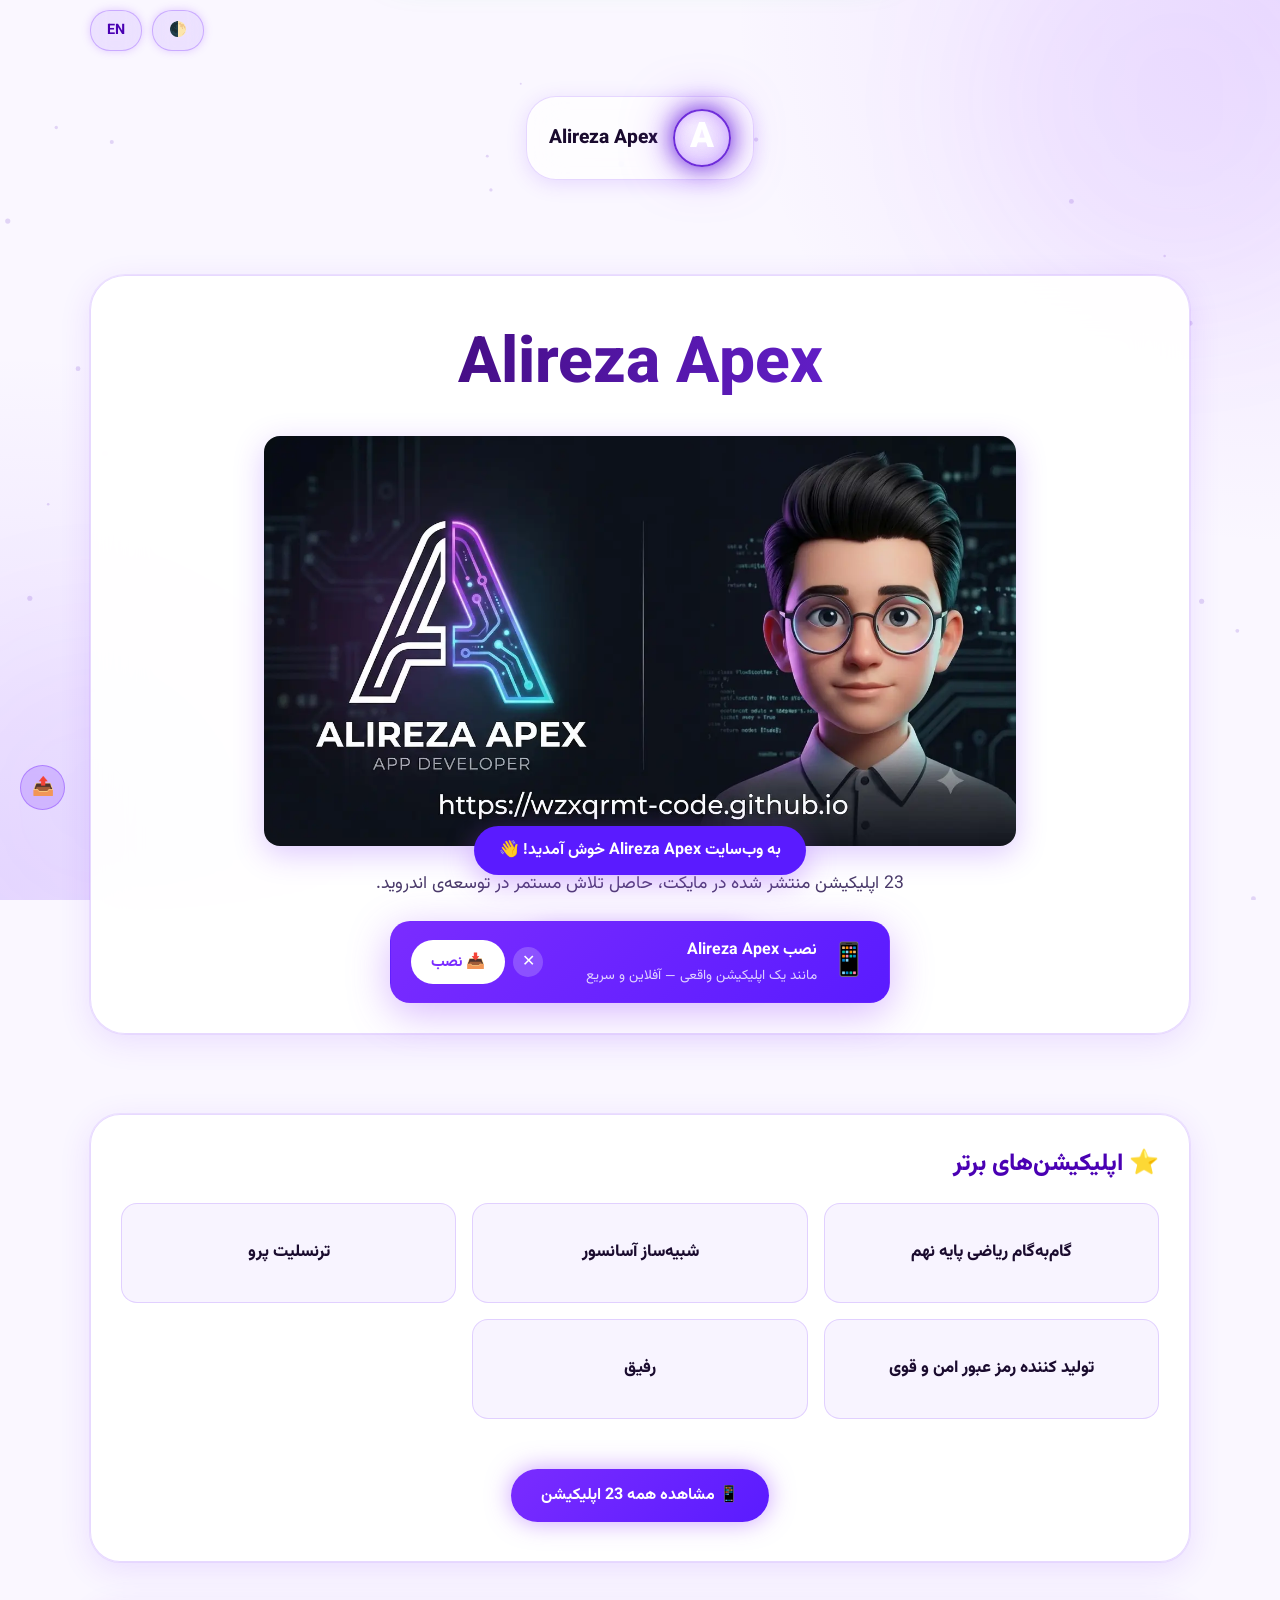
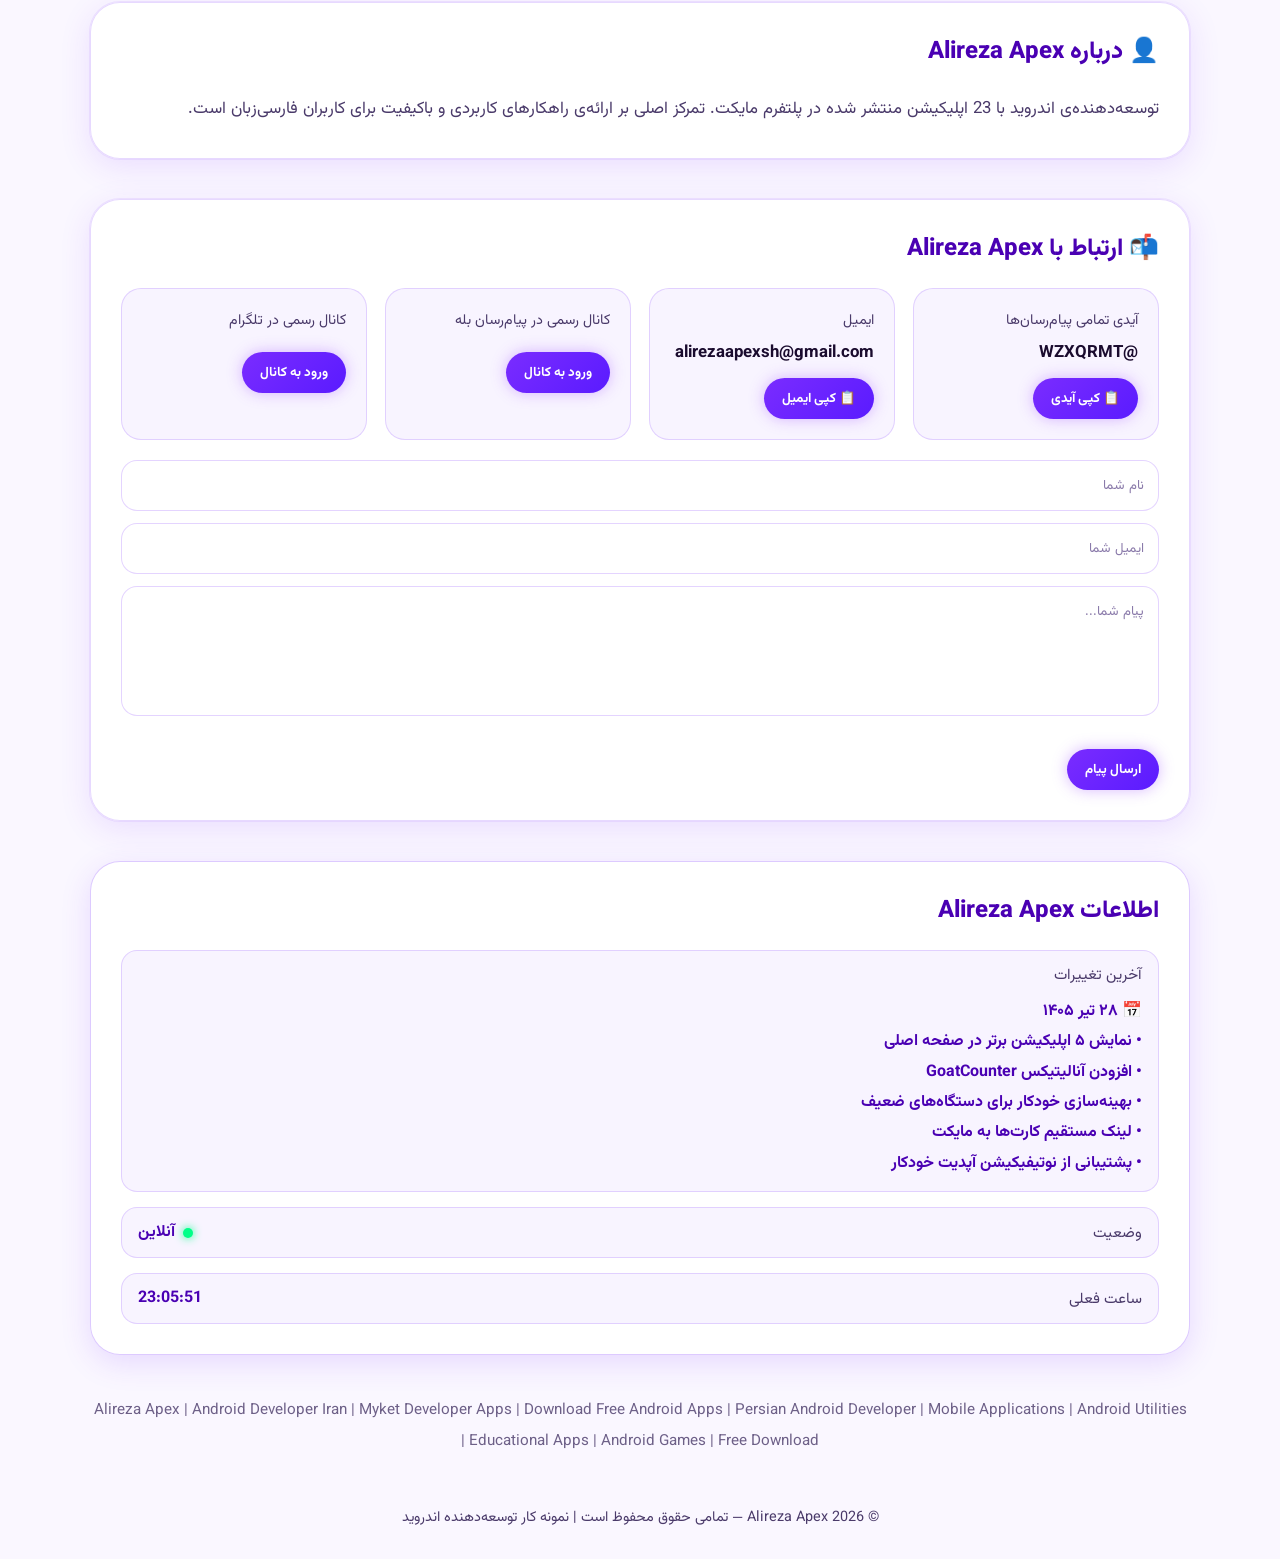
==== index.html @ 5198b128 "Update index.html نسخه چهار درست شده دوزبانه با دیپ سیک" ====
<!DOCTYPE html>
<html lang="fa" dir="rtl">
<head>
    <meta charset="UTF-8">
    <meta name="viewport" content="width=device-width, initial-scale=1.0">
    <title>Alireza Apex | Android Developer Iran | Myket Developer Apps</title>
    <meta name="description" content="Alireza Apex is an Android Developer from Iran with 23 published applications on Myket. Download free Android apps, utilities, games, and tools.">
    <meta name="keywords" content="Alireza Apex, Android Developer Iran, Myket developer apps, download Android apps, free Android apps, Persian Android developer, mobile apps, Android utilities, Iranian developer">
    <meta name="author" content="Alireza Apex">
    <meta name="robots" content="index, follow">
    <meta name="theme-color" content="#9d4dff">
    
    <meta name="mobile-web-app-capable" content="yes">
    <meta name="apple-mobile-web-app-capable" content="yes">
    <meta name="apple-mobile-web-app-status-bar-style" content="black-translucent">
    <meta name="apple-mobile-web-app-title" content="Alireza Apex">
    <meta name="application-name" content="Alireza Apex">
    
    <link rel="canonical" href="https://wzxqrmt-code.github.io/">
    <link rel="apple-touch-icon" href="https://wzxqrmt-code.github.io/1780913134571.webp">
    <link rel="manifest" href="./manifest.json">
    
    <meta property="og:title" content="Alireza Apex | Android Developer Iran | 23 Apps on Myket">
    <meta property="og:description" content="Android Developer from Iran with 23 published apps on Myket. Download free Android applications, games, and tools.">
    <meta property="og:image" content="https://wzxqrmt-code.github.io/1780913134571.webp">
    <meta property="og:url" content="https://wzxqrmt-code.github.io/">
    <meta property="og:type" content="website">
    <link rel="icon" href="https://wzxqrmt-code.github.io/1780913134571.webp" type="image/webp">
    
    <script type="application/ld+json">
    {
      "@context": "https://schema.org",
      "@type": "Person",
      "name": "Alireza Apex",
      "alternateName": "Alireza Apex",
      "url": "https://wzxqrmt-code.github.io/",
      "description": "Android Developer from Iran with 23 published applications on Myket",
      "sameAs": [
        "https://myket.ir/developer/dev-99625/apps?lang=fa",
        "https://t.me/AlirezaApex",
        "https://ble.ir/alireza_apex"
      ],
      "image": "https://wzxqrmt-code.github.io/1780913134571.webp",
      "mainEntityOfPage": "https://wzxqrmt-code.github.io/",
      "knowsAbout": ["Android Development", "Mobile Applications", "Java", "Kotlin", "PWA"]
    }
    </script>
    
    <script data-goatcounter="https://alireza-apex.goatcounter.com/count" async src="//gc.zgo.at/count.js"></script>
    
    <style>
        :root {
            --bg: #07070c;
            --card: rgba(17, 17, 30, .75);
            --border: rgba(255, 255, 255, .08);
            --text: #ffffff;
            --muted: #d1d1e0;
            --accent-text: #e0d0ff;
            --primary: #9d4dff;
            --primary2: #7a2cff;
            --surface: rgba(255, 255, 255, .03);
            --hover-glow: rgba(157, 77, 255, .4);
            --input-bg: #10101b;
            --logo-shadow: #9d4dff;
            --scrollbar-thumb: #9d4dff;
            --scrollbar-track: #1a1a2e;
            --menu-bg: rgba(10, 10, 25, .95);
            --toast-bg: #9d4dff;
            --gradient-start: #fff;
            --gradient-end: #c9a6ff;
            --particle-color: rgba(157, 77, 255, 0.45);
            --focus-ring: 0 0 0 3px rgba(157, 77, 255, 0.5);
            --blob-1: rgba(157, 77, 255, 0.15);
            --blob-2: rgba(122, 44, 255, 0.15);
            --card-shadow: 0 0 40px rgba(157, 77, 255, .15);
        }
        body.light-theme {
            --bg: #faf7ff;
            --card: rgba(255, 255, 255, .95);
            --border: rgba(122, 44, 255, .18);
            --text: #1a0b2e;
            --muted: #4a3a6a;
            --accent-text: #4a00b3;
            --primary: #7a2cff;
            --primary2: #5a1bff;
            --surface: rgba(122, 44, 255, .05);
            --hover-glow: rgba(122, 44, 255, .25);
            --input-bg: #ffffff;
            --logo-shadow: #6c2bd9;
            --scrollbar-thumb: #7a2cff;
            --scrollbar-track: #e8dcff;
            --menu-bg: rgba(255, 250, 255, .98);
            --toast-bg: #5a1bff;
            --gradient-start: #2d004d;
            --gradient-end: #7a2cff;
            --particle-color: rgba(100, 30, 200, 0.25);
            --focus-ring: 0 0 0 3px rgba(122, 44, 255, 0.4);
            --blob-1: rgba(157, 77, 255, 0.12);
            --blob-2: rgba(122, 44, 255, 0.1);
            --card-shadow: 0 8px 32px rgba(122, 44, 255, .12), 0 0 0 1px rgba(122, 44, 255, .08);
        }
        * { margin: 0; padding: 0; box-sizing: border-box; font-family: 'Vazirmatn', sans-serif; }
        html { scroll-behavior: smooth; }
        body { background: var(--bg); color: var(--text); overflow-x: hidden; min-height: 100vh; transition: background .4s, color .4s; position: relative; }
        body::before { content: ""; position: fixed; inset: 0; background: radial-gradient(circle at top right, #9d4dff22, transparent 35%), radial-gradient(circle at bottom left, #7a2cff22, transparent 35%), var(--bg); z-index: -2; transition: background .4s; }
        
        .bg-blobs { position: fixed; inset: 0; z-index: -1; overflow: hidden; pointer-events: none; }
        .blob { position: absolute; border-radius: 50%; filter: blur(80px); opacity: 0.5; animation: blobFloat 20s ease-in-out infinite; }
        .blob-1 { width: 400px; height: 400px; background: var(--blob-1); top: -100px; right: -100px; animation-delay: 0s; }
        .blob-2 { width: 350px; height: 350px; background: var(--blob-2); bottom: -80px; left: -80px; animation-delay: -7s; }
        .blob-3 { width: 300px; height: 300px; background: var(--blob-1); top: 50%; left: 50%; animation-delay: -14s; }
        @keyframes blobFloat { 0%, 100% { transform: translate(0, 0) scale(1); } 33% { transform: translate(50px, -50px) scale(1.1); } 66% { transform: translate(-30px, 40px) scale(0.9); } }
        
        @media (prefers-reduced-motion: reduce) { 
            .blob, .logo-icon::before, .hero h2 { animation: none !important; } 
            .blob { filter: none !important; opacity: 0.3 !important; }
        }
        body.low-perf .blob { animation: none !important; filter: none !important; opacity: 0.2 !important; }
        body.low-perf #particles { display: none !important; }
        
        #particles { position: fixed; inset: 0; z-index: -1; opacity: .65; pointer-events: none; }
        ::-webkit-scrollbar { width: 8px; }
        ::-webkit-scrollbar-track { background: var(--scrollbar-track); border-radius: 10px; }
        ::-webkit-scrollbar-thumb { background: var(--scrollbar-thumb); border-radius: 10px; box-shadow: 0 0 10px #9d4dff88; }
        .container { width: min(1100px, 92%); margin: auto; }
        .reveal { opacity: 0; transform: translateY(30px); }
        .reveal.visible { opacity: 1; transform: translateY(0); transition: opacity .8s, transform .8s; }
        .loading-screen { position: fixed; inset: 0; background: #07070c; display: flex; align-items: center; justify-content: center; z-index: 9999; transition: opacity .6s, visibility .6s; }
        body.light-theme .loading-screen { background: #faf7ff; }
        .loader { width: 60px; height: 60px; border-radius: 50%; border: 4px solid rgba(157, 77, 255, .3); border-top-color: #9d4dff; animation: spin 1s linear infinite; box-shadow: 0 0 20px #9d4dff88; }
        @keyframes spin { to { transform: rotate(360deg); } }
        .top-bar { display: flex; justify-content: flex-end; gap: 10px; padding: 10px 0; flex-wrap: wrap; }
        .hamburger-btn, .theme-btn, .lang-btn, .nav-btn { background: rgba(157, 77, 255, .15); border: 1px solid rgba(157, 77, 255, .4); color: #d8beff; padding: 8px 16px; border-radius: 20px; cursor: pointer; font-weight: 700; font-size: .9rem; backdrop-filter: blur(10px); transition: .3s; display: flex; align-items: center; gap: 5px; box-shadow: 0 0 8px #9d4dff44; text-decoration: none; }
        body.light-theme .hamburger-btn, body.light-theme .theme-btn, body.light-theme .lang-btn, body.light-theme .nav-btn { color: #4a00b3; background: rgba(122, 44, 255, .1); border-color: rgba(122, 44, 255, .3); }
        .hamburger-btn:hover, .theme-btn:hover, .lang-btn:hover, .nav-btn:hover { background: rgba(157, 77, 255, .3); box-shadow: 0 0 20px #9d4dff; }
        body.light-theme .hamburger-btn:hover, body.light-theme .theme-btn:hover, body.light-theme .lang-btn:hover, body.light-theme .nav-btn:hover { background: rgba(122, 44, 255, .2); box-shadow: 0 0 20px rgba(122, 44, 255, .4); }
        .hamburger-btn { display: none; font-size: 1.3rem; padding: 6px 14px; }
        .theme-btn { transition: transform .4s, background .3s, box-shadow .3s; }
        .theme-btn.rotating { transform: rotate(360deg); }
        @media(max-width:768px) { .hamburger-btn { display: flex; } .top-bar .lang-btn, .top-bar .theme-btn { display: none; } .top-bar { justify-content: space-between; } }
        .mobile-menu { position: fixed; top: 0; inset-inline-start: 0; width: 100%; height: 100%; background: var(--menu-bg); backdrop-filter: blur(20px); z-index: 8888; display: flex; flex-direction: column; align-items: center; justify-content: center; gap: 20px; transform: translateX(100%); transition: transform .3s; }
        [dir="ltr"] .mobile-menu { transform: translateX(-100%); }
        .mobile-menu.active { transform: translateX(0); }
        .mobile-menu button { background: rgba(157, 77, 255, .2); border: 1px solid rgba(157, 77, 255, .4); color: white; padding: 15px 30px; border-radius: 20px; font-size: 1.2rem; cursor: pointer; width: 80%; }
        body.light-theme .mobile-menu button { color: #1a0b2e; background: rgba(122, 44, 255, .15); border-color: rgba(122, 44, 255, .3); }
        header { padding: 35px 0; }
        .nav { display: flex; justify-content: center; gap: 15px; align-items: center; flex-wrap: wrap; }
        .logo-box { display: flex; align-items: center; gap: 15px; background: var(--surface); border: 1px solid var(--border); padding: 12px 22px; border-radius: 30px; backdrop-filter: blur(18px); box-shadow: 0 0 30px rgba(157, 77, 255, .2); position: relative; }
        body.light-theme .logo-box { box-shadow: 0 4px 20px rgba(122, 44, 255, .15); background: rgba(255, 255, 255, .7); }
        .logo-icon { width: 58px; height: 58px; border-radius: 50%; background: radial-gradient(circle at 30% 30%, rgba(255, 255, 255, .3), rgba(157, 77, 255, .15)); border: 2px solid var(--logo-shadow); box-shadow: 0 0 25px var(--logo-shadow), 0 0 50px rgba(157, 77, 255, .6), inset 0 0 15px rgba(157, 77, 255, .4); display: flex; align-items: center; justify-content: center; font-size: 2.2rem; font-weight: 900; color: #fff; text-shadow: 0 0 15px #fff, 0 0 30px #9d4dff; position: relative; }
        body.light-theme .logo-icon { background: radial-gradient(circle at 30% 30%, rgba(255, 255, 255, .5), rgba(122, 44, 255, .2)); color: #fff; }
        .logo-icon::before { content: ""; position: absolute; inset: -8px; border-radius: 50%; background: transparent; box-shadow: 0 0 40px #b88cff, 0 0 80px #9d4dff; opacity: 0; transition: opacity 1s ease-in-out; pointer-events: none; }
        .logo-box.animate .logo-icon::before { animation: logoGlow 2s ease-in-out infinite alternate; }
        @keyframes logoGlow { 0% { opacity: .2; } 50% { opacity: .8; } 100% { opacity: .2; } }
        .logo-box h1 { font-size: 1.2rem; font-weight: 800; }
        .hero { padding: 60px 0 40px; text-align: center; }
        .hero-card, .card { background: var(--card); border: 1px solid var(--border); border-radius: 35px; padding: 40px 25px; backdrop-filter: blur(25px); box-shadow: var(--card-shadow); transition: transform .3s, box-shadow .3s; position: relative; overflow: hidden; }
        .hero-card::before, .card::before { content: ""; position: absolute; top: 0; left: -100%; width: 100%; height: 100%; background: linear-gradient(90deg, transparent, rgba(255,255,255,0.08), transparent); transition: left .8s; pointer-events: none; }
        .hero-card:hover::before, .card:hover::before { left: 100%; }
        body.light-theme .hero-card::before, body.light-theme .card::before { background: linear-gradient(90deg, transparent, rgba(122, 44, 255, 0.08), transparent); }
        .hero-card:hover, .card:hover { transform: translateY(-4px); box-shadow: 0 0 60px var(--hover-glow); }
        body.light-theme .hero-card:hover, body.light-theme .card:hover { box-shadow: 0 12px 40px rgba(122, 44, 255, .2); }
        .hero h2 { font-size: clamp(2rem, 5vw, 4rem); font-weight: 800; background: linear-gradient(90deg, var(--gradient-start), var(--gradient-end), var(--gradient-start)); background-size: 200% auto; -webkit-background-clip: text; -webkit-text-fill-color: transparent; background-clip: text; margin-bottom: 15px; animation: gradientShift 4s ease-in-out infinite; }
        @keyframes gradientShift { 0%, 100% { background-position: 0% center; } 50% { background-position: 100% center; } }
        .hero p { max-width: 700px; margin: auto; color: var(--muted); line-height: 2; font-size: 1.1rem; }
        .hero-banner { display: block; max-width: 100%; height: auto; margin: 20px auto; border-radius: 16px; box-shadow: 0 0 20px rgba(157, 77, 255, .3); }
        body.light-theme .hero-banner { box-shadow: 0 8px 30px rgba(122, 44, 255, .25); }
        .myket-btn, .apps-main-btn { display: inline-block; margin-top: 30px; padding: 14px 30px; border-radius: 999px; text-decoration: none; color: white; font-weight: 700; background: linear-gradient(135deg, var(--primary), var(--primary2)); box-shadow: 0 0 25px #9d4dff88; transition: transform .3s, box-shadow .3s; position: relative; overflow: hidden; cursor: pointer; border: none; }
        .myket-btn:hover, .apps-main-btn:hover { transform: translateY(-4px); box-shadow: 0 0 40px #9d4dff; }
        .section { margin-top: 40px; }
        .card { border-radius: 30px; padding: 30px; }
        .info-card { border-color: rgba(157, 77, 255, .4); box-shadow: 0 0 30px rgba(157, 77, 255, .25); }
        body.light-theme .info-card { border-color: rgba(122, 44, 255, .25); box-shadow: 0 8px 30px rgba(122, 44, 255, .15); }
        .info-grid { display: flex; flex-direction: column; gap: 15px; margin-top: 15px; }
        .info-row { display: flex; justify-content: space-between; align-items: center; background: var(--surface); padding: 12px 16px; border-radius: 16px; border: 1px solid var(--border); }
        .info-label { color: var(--muted); font-size: .95rem; }
        .info-value { font-weight: 700; color: var(--accent-text); display: flex; align-items: center; gap: 8px; }
        .status-indicator { width: 10px; height: 10px; border-radius: 50%; background: #00ff88; box-shadow: 0 0 10px #00ff88; animation: pulse 2s infinite; }
        @keyframes pulse { 0%, 100% { opacity: 1; transform: scale(1); } 50% { opacity: .6; transform: scale(1.2); } }
        .latest-changes-row { flex-direction: column; align-items: flex-start; gap: 10px; }
        .latest-changes-row .info-value { width: 100%; line-height: 1.9; flex-direction: column; align-items: flex-start; }
        .title { font-size: 1.5rem; font-weight: 800; margin-bottom: 20px; color: var(--accent-text); }
        .contact-grid { display: grid; grid-template-columns: repeat(auto-fit, minmax(240px, 1fr)); gap: 18px; margin-top: 15px; }
        .info-box { background: var(--surface); border: 1px solid var(--border); border-radius: 20px; padding: 20px; transition: transform .3s, box-shadow .3s; }
        .info-box:hover { transform: translateY(-3px); box-shadow: 0 8px 25px var(--hover-glow); }
        .label { font-size: .9rem; color: var(--muted); margin-bottom: 8px; }
        .value { font-size: 1.05rem; font-weight: 700; word-break: break-word; color: var(--text); }
        .copy-btn, .submit-btn { margin-top: 12px; padding: 10px 18px; border: none; cursor: pointer; border-radius: 999px; background: linear-gradient(135deg, var(--primary), var(--primary2)); color: white; font-weight: 700; box-shadow: 0 0 15px #9d4dff66; transition: box-shadow .3s, transform .3s; position: relative; overflow: hidden; }
        .copy-btn:hover, .submit-btn:hover { box-shadow: 0 0 30px #9d4dff; transform: translateY(-2px); }
        .ripple { position: absolute; border-radius: 50%; background: rgba(255, 255, 255, 0.5); transform: scale(0); animation: rippleAnim 0.6s ease-out; pointer-events: none; }
        @keyframes rippleAnim { to { transform: scale(4); opacity: 0; } }
        form { margin-top: 20px; }
        input, textarea { width: 100%; background: var(--input-bg); border: 1px solid var(--border); padding: 14px; border-radius: 16px; color: var(--text); margin-bottom: 12px; outline: none; font-family: inherit; transition: border-color .3s, box-shadow .3s; }
        body.light-theme input, body.light-theme textarea { background: #ffffff; border-color: rgba(122, 44, 255, .2); color: #1a0b2e; }
        input::placeholder, textarea::placeholder { color: #6b6b80; }
        body.light-theme input::placeholder, body.light-theme textarea::placeholder { color: #8a7aaa; }
        input:focus, textarea:focus { border-color: #9d4dff; box-shadow: 0 0 0 3px rgba(157, 77, 255, 0.2); }
        body.light-theme input:focus, body.light-theme textarea:focus { border-color: #7a2cff; box-shadow: 0 0 0 3px rgba(122, 44, 255, 0.15); }
        :focus-visible { outline: 2px solid #9d4dff; outline-offset: 2px; }
        textarea { resize: none; min-height: 130px; }
        footer { text-align: center; padding: 50px 0 30px; color: var(--muted); font-size: .9rem; }
        .toast { position: fixed; bottom: 25px; left: 50%; transform: translateX(-50%) translateY(100px); background: var(--toast-bg); padding: 12px 25px; border-radius: 999px; color: white; font-weight: 700; opacity: 0; pointer-events: none; transition: opacity .35s, transform .35s; z-index: 9999; box-shadow: 0 8px 30px rgba(157, 77, 255, .4); }
        .toast.show { opacity: 1; transform: translateX(-50%) translateY(0); }
        .top-btn { position: fixed; left: 20px; bottom: 20px; width: 55px; height: 55px; border: none; border-radius: 50%; cursor: pointer; font-size: 20px; background: linear-gradient(135deg, var(--primary), var(--primary2)); color: white; display: none; align-items: center; justify-content: center; box-shadow: 0 0 25px #9d4dff88; z-index: 50; transition: transform .3s; }
        .top-btn:hover { transform: translateY(-4px); }
        .progress-ring { position: absolute; top: -5px; left: -5px; width: 65px; height: 65px; pointer-events: none; }
        .progress-ring circle { fill: none; stroke: #9d4dff88; stroke-width: 4; stroke-linecap: round; stroke-dasharray: 188.5; stroke-dashoffset: 188.5; }
        .share-btn { position: fixed; left: 20px; bottom: 90px; width: 45px; height: 45px; border: none; border-radius: 50%; cursor: pointer; background: rgba(157, 77, 255, .3); border: 1px solid rgba(157, 77, 255, .5); color: white; font-size: 18px; display: none; backdrop-filter: blur(5px); z-index: 50; align-items: center; justify-content: center; transition: transform .3s; }
        .share-btn:hover { transform: translateY(-3px); }
        body.light-theme .share-btn { background: rgba(122, 44, 255, .2); border-color: rgba(122, 44, 255, .4); color: #4a00b3; }
        @media(min-width:769px) { .share-btn { display: flex; } }
        @media(max-width:768px) { .hero-card, .card { padding: 30px 20px; } .logo-box h1 { font-size: 1rem; } }
        @media(max-width:480px) { .hero h2 { font-size: 1.8rem; } .title { font-size: 1.3rem; } }
        .seo-content { margin-top: 40px; font-size: .95rem; color: var(--muted); line-height: 2; text-align: center; opacity: .8; }
        .sr-only { position: absolute; width: 1px; height: 1px; padding: 0; margin: -1px; overflow: hidden; clip: rect(0,0,0,0); white-space: nowrap; border: 0; }
        
        .featured-apps-grid { display: grid; grid-template-columns: repeat(auto-fill, minmax(280px, 1fr)); gap: 16px; margin-bottom: 20px; }
        .featured-app-item { background: var(--surface); border: 1px solid var(--border); border-radius: 16px; padding: 20px; transition: all 0.3s; display: flex; flex-direction: column; justify-content: center; align-items: center; text-align: center; min-height: 100px; text-decoration: none; }
        .featured-app-item:hover { transform: translateY(-3px); box-shadow: 0 8px 25px var(--hover-glow); border-color: var(--primary); }
        .featured-app-name { font-weight: 800; font-size: 1.05rem; color: var(--text); line-height: 1.5; }
        
        @media (max-width: 768px) { .featured-apps-grid { grid-template-columns: 1fr; } }
        
        .install-banner { position: fixed; bottom: 20px; left: 50%; transform: translateX(-50%) translateY(150%); background: linear-gradient(135deg, var(--primary), var(--primary2)); border: 1px solid var(--border); border-radius: 20px; padding: 15px 20px; display: flex; align-items: center; gap: 15px; box-shadow: 0 10px 40px rgba(157, 77, 255, 0.4); backdrop-filter: blur(20px); z-index: 9998; max-width: min(500px, 92%); width: 100%; transition: transform .5s cubic-bezier(.34,1.56,.64,1); }
        .install-banner.visible { transform: translateX(-50%) translateY(0); }
        .install-content { display: flex; align-items: center; gap: 12px; flex: 1; }
        .install-icon { font-size: 2rem; }
        .install-text { display: flex; flex-direction: column; gap: 2px; }
        .install-text strong { color: white; font-size: 1rem; }
        .install-text span { color: rgba(255,255,255,.8); font-size: .85rem; }
        .install-actions { display: flex; gap: 8px; align-items: center; }
        .install-dismiss { background: rgba(255,255,255,.2); border: none; color: white; width: 30px; height: 30px; border-radius: 50%; cursor: pointer; font-size: 1rem; display: flex; align-items: center; justify-content: center; transition: background .3s; }
        .install-dismiss:hover { background: rgba(255,255,255,.35); }
        .install-btn { background: white; color: var(--primary); border: none; padding: 10px 20px; border-radius: 999px; font-weight: 700; cursor: pointer; font-size: .95rem; transition: transform .3s, box-shadow .3s; }
        .install-btn:hover { transform: scale(1.05); box-shadow: 0 5px 20px rgba(255,255,255,.4); }
        @media(max-width:480px) { .install-text span { display: none; } .install-banner { padding: 12px 15px; } }
        
        .update-banner { position: fixed; top: 20px; left: 50%; transform: translateX(-50%) translateY(-200%); background: linear-gradient(135deg, #00c853, #009624); border-radius: 20px; padding: 12px 20px; display: flex; align-items: center; gap: 12px; box-shadow: 0 10px 40px rgba(0, 200, 83, 0.4); z-index: 9997; max-width: min(500px, 92%); width: 100%; transition: transform .5s cubic-bezier(.34,1.56,.64,1); color: white; }
        .update-banner.visible { transform: translateX(-50%) translateY(0); }
        .update-banner-icon { font-size: 1.5rem; animation: bounce 1s infinite; }
        @keyframes bounce { 0%, 100% { transform: translateY(0); } 50% { transform: translateY(-5px); } }
        .update-banner-text { flex: 1; font-weight: 700; font-size: .95rem; }
        .update-banner-btn { background: white; color: #009624; border: none; padding: 8px 16px; border-radius: 999px; font-weight: 700; cursor: pointer; font-size: .85rem; transition: transform .3s; }
        .update-banner-btn:hover { transform: scale(1.05); }
        .update-banner-dismiss { background: rgba(255,255,255,.2); border: none; color: white; width: 28px; height: 28px; border-radius: 50%; cursor: pointer; font-size: .9rem; display: flex; align-items: center; justify-content: center; }
        
        @media (hover: hover) { .tilt-card { transform-style: preserve-3d; transition: transform .2s ease-out; } }
    </style>
    <link rel="preload" href="https://fonts.googleapis.com/css2?family=Vazirmatn:wght@400;700;800&display=swap" as="style" onload="this.onload=null;this.rel='stylesheet'">
    <noscript><link href="https://fonts.googleapis.com/css2?family=Vazirmatn:wght@400;700;800&display=swap" rel="stylesheet"></noscript>
</head>
<body>
    <div class="bg-blobs" aria-hidden="true">
        <div class="blob blob-1"></div>
        <div class="blob blob-2"></div>
        <div class="blob blob-3"></div>
    </div>
    <div class="loading-screen" id="loadingScreen"><div class="loader"></div></div>
    <canvas id="particles"></canvas>

    <div class="container">
        <div class="top-bar">
            <button class="hamburger-btn" id="hamburgerBtn" aria-label="باز کردن منو" aria-expanded="false">☰</button>
            <button class="theme-btn" id="themeToggle" aria-label="تغییر تم">🌓</button>
            <button class="lang-btn" id="langToggle" aria-label="تغییر زبان">EN</button>
        </div>

        <header>
            <div class="nav">
                <div class="logo-box" id="logoBox">
                    <div class="logo-icon" aria-hidden="true">A</div>
                    <h1 data-i18n="brand_name">Alireza Apex</h1>
                </div>
            </div>
        </header>

        <div id="mainContent">
            <section class="hero reveal">
                <div class="hero-card tilt-card">
                    <h2 data-i18n="hero_title">Alireza Apex</h2>
                    <img src="https://wzxqrmt-code.github.io/1780913134571.webp" alt="Alireza Apex - Android Developer Iran" width="752" height="1280" loading="lazy" class="hero-banner">
                    <p data-i18n="hero_desc">۲۳ اپلیکیشن منتشر شده در مایکت، حاصل تلاش مستمر در توسعه‌ی اندروید.</p>
                    <a class="myket-btn" data-i18n="myket_btn" href="https://myket.ir/developer/dev-99625/apps?lang=fa" target="_blank" rel="noopener">🌐 مشاهده همه در مایکت</a>
                </div>
            </section>

            <section class="section reveal">
                <div class="card tilt-card">
                    <div class="title" data-i18n="featured_apps_title">⭐ اپلیکیشن‌های برتر</div>
                    <div class="featured-apps-grid" id="featuredAppsGrid"></div>
                    <div style="text-align:center; margin-top:15px;">
                        <a href="./apps" class="apps-main-btn" data-i18n="view_all_apps_btn">📱 مشاهده همه ۲۳ اپلیکیشن</a>
                    </div>
                </div>
            </section>

            <section class="section reveal">
                <div class="card tilt-card">
                    <div class="title" data-i18n="about_title">👤 درباره Alireza Apex</div>
                    <p data-i18n="about_text" style="color:var(--muted);line-height:2.2;font-size:1.05rem">توسعه‌دهنده‌ی اندروید با ۲۳ اپلیکیشن منتشر شده در پلتفرم مایکت. تمرکز اصلی بر ارائه‌ی راهکارهای کاربردی و باکیفیت برای کاربران فارسی‌زبان است.</p>
                </div>
            </section>

            <section class="section reveal">
                <div class="card tilt-card">
                    <div class="title" data-i18n="contact_title">📬 ارتباط با Alireza Apex</div>
                    <div class="contact-grid">
                        <div class="info-box">
                            <div class="label" data-i18n="id_label">آیدی تمامی پیام‌رسان‌ها</div>
                            <div class="value">@WZXQRMT</div>
                            <button class="copy-btn" id="copyIdBtn" data-i18n="copy_btn">📋 کپی آیدی</button>
                        </div>
                        <div class="info-box">
                            <div class="label" data-i18n="email_label">ایمیل</div>
                            <div class="value">alirezaapexsh@gmail.com</div>
                            <button class="copy-btn" id="copyEmailBtn" data-i18n="copy_email_btn">📋 کپی ایمیل</button>
                        </div>
                        <div class="info-box">
                            <div class="label" data-i18n="ble_channel">کانال رسمی در پیام‌رسان بله</div>
                            <button class="copy-btn" id="bleBtn" data-i18n="ble_btn">ورود به کانال</button>
                        </div>
                        <div class="info-box">
                            <div class="label" data-i18n="telegram_channel">کانال رسمی در تلگرام</div>
                            <button class="copy-btn" id="telegramBtn" data-i18n="telegram_btn">ورود به کانال</button>
                        </div>
                    </div>
                    <form id="contactForm" novalidate>
                        <label for="nameInput" class="sr-only" data-i18n="label_name">نام</label>
                        <input type="text" id="nameInput" data-i18n-placeholder="name_placeholder" placeholder="نام شما" required autocomplete="name">
                        <label for="emailInput" class="sr-only" data-i18n="label_email">ایمیل</label>
                        <input type="email" id="emailInput" data-i18n-placeholder="email_placeholder" placeholder="ایمیل شما" required autocomplete="email">
                        <label for="messageInput" class="sr-only" data-i18n="label_message">پیام</label>
                        <textarea id="messageInput" data-i18n-placeholder="message_placeholder" placeholder="پیام شما..." required></textarea>
                        <button class="submit-btn" type="submit" data-i18n="submit_btn">ارسال پیام</button>
                    </form>
                </div>
            </section>

            <section class="section reveal">
                <div class="card info-card tilt-card">
                    <div class="title" data-i18n="site_info_title">اطلاعات Alireza Apex</div>
                    <div class="info-grid">
                        <div class="info-row latest-changes-row">
                            <span class="info-label" data-i18n="latest_changes_label">آخرین تغییرات</span>
                            <span class="info-value" data-i18n-html="latest_changes_value" id="latestChangesValue"></span>
                        </div>
                        <div class="info-row">
                            <span class="info-label" data-i18n="status_label">وضعیت</span>
                            <span class="info-value"><span class="status-indicator" aria-hidden="true"></span> <span data-i18n="status_online">آنلاین</span></span>
                        </div>
                        <div class="info-row">
                            <span class="info-label" data-i18n="current_time_label">ساعت فعلی</span>
                            <span class="info-value" id="liveClock">00:00:00</span>
                        </div>
                    </div>
                </div>
            </section>

            <section class="seo-content">Alireza Apex | Android Developer Iran | Myket Developer Apps | Download Free Android Apps | Persian Android Developer | Mobile Applications | Android Utilities | Educational Apps | Android Games | Free Download</section>

            <footer data-i18n="footer">© 2026 Alireza Apex — تمامی حقوق محفوظ است | نمونه کار توسعه‌دهنده اندروید</footer>
        </div>
    </div>

    <div class="mobile-menu" id="mobileMenu" role="dialog" aria-modal="true">
        <a href="./apps" style="width:80%;text-decoration:none"><button data-i18n="nav_apps">📱 همه اپلیکیشن‌ها</button></a>
        <button id="mobileThemeBtn">🌓 تغییر تم</button>
        <button id="mobileLangBtn">FA / EN</button>
        <a href="https://myket.ir/developer/dev-99625/apps?lang=fa" target="_blank" rel="noopener" style="width:80%;text-decoration:none">
            <button style="width:100%" data-i18n="myket_menu">🚀 مشاهده در مایکت</button>
        </a>
        <button id="mobileShareBtn" data-i18n="share_menu">📤 اشتراک‌گذاری</button>
        <button id="mobileCloseBtn" data-i18n="close_menu" aria-label="بستن منو">❌ بستن</button>
    </div>

    <div class="install-banner" id="installBanner" role="dialog" aria-live="polite">
        <div class="install-content">
            <div class="install-icon">📱</div>
            <div class="install-text">
                <strong data-i18n="install_title">نصب Alireza Apex</strong>
                <span data-i18n="install_desc">مانند یک اپلیکیشن واقعی — آفلاین و سریع</span>
            </div>
        </div>
        <div class="install-actions">
            <button class="install-dismiss" id="installDismissBtn" aria-label="Dismiss">✕</button>
            <button class="install-btn" id="installBtn" data-i18n="install_button">📥 نصب</button>
        </div>
    </div>

    <div class="update-banner" id="updateBanner" role="alert" aria-live="polite">
        <div class="update-banner-icon">✨</div>
        <div class="update-banner-text" data-i18n="update_text">نسخه جدید سایت آماده است!</div>
        <button class="update-banner-btn" id="updateBtn" data-i18n="update_btn">به‌روزرسانی</button>
        <button class="update-banner-dismiss" id="updateDismissBtn" aria-label="Dismiss">✕</button>
    </div>

    <div class="toast" id="toast" role="status" aria-live="polite"></div>

    <button class="top-btn" id="topBtn" aria-label="بازگشت به بالا">
        <svg class="progress-ring" width="65" height="65" aria-hidden="true"><circle cx="32.5" cy="32.5" r="30" id="progressCircle"/></svg>
        ↑
    </button>
    <button class="share-btn" id="shareBtn" aria-label="اشتراک‌گذاری">📤</button>

    <script>
        (function() {
            'use strict';

            const APP_COUNT = 23;
            const CONFIG = {
                SHARE_URL: 'https://wzxqrmt-code.github.io/',
                EMAIL_ADDR: 'alirezaapexsh@gmail.com',
                MYKET_URL: 'https://myket.ir/developer/dev-99625/apps?lang=fa',
                BLE_URL: 'https://ble.ir/alireza_apex',
                TELEGRAM_URL: 'https://t.me/AlirezaApex',
                MESSENGER_ID: '@WZXQRMT',
                SCROLL_THRESHOLD: 300,
                TOAST_DURATION: 3000
            };

            const featuredApps = [
                { name: 'گام‌به‌گام ریاضی پایه نهم', pkg: 'com.nine.class' },
                { name: 'شبیه‌ساز آسانسور', pkg: 'com.sh.theuxs.elevatorsimulator' },
                { name: 'ترنسلیت پرو', pkg: 'com.sh.TranslatorPro' },
                { name: 'تولید کننده رمز عبور امن و قوی', pkg: 'com.sh.password.generator' },
                { name: 'رفیق', pkg: 'com.sh.rafigh' }
            ];

            const state = {
                lang: localStorage.getItem('lang') || 'fa',
                theme: localStorage.getItem('theme') || 'auto',
                menuOpen: false,
                loading: true,
                clockInterval: null,
                scrollTicking: false,
                particleColor: null,
                newWorker: null,
                themeModes: ['auto', 'light', 'dark'],
                currentThemeIndex: 0,
                lowPerf: false
            };

            const TRANSLATIONS = {
                fa: {
                    brand_name: "Alireza Apex",
                    hero_title: "Alireza Apex",
                    hero_desc: `${APP_COUNT} اپلیکیشن منتشر شده در مایکت، حاصل تلاش مستمر در توسعه‌ی اندروید.`,
                    myket_btn: "🌐 مشاهده همه در مایکت",
                    featured_apps_title: "⭐ اپلیکیشن‌های برتر",
                    view_all_apps_btn: `📱 مشاهده همه ${APP_COUNT} اپلیکیشن`,
                    about_title: "👤 درباره Alireza Apex",
                    about_text: `توسعه‌دهنده‌ی اندروید با ${APP_COUNT} اپلیکیشن منتشر شده در پلتفرم مایکت. تمرکز اصلی بر ارائه‌ی راهکارهای کاربردی و باکیفیت برای کاربران فارسی‌زبان است.`,
                    contact_title: "📬 ارتباط با Alireza Apex",
                    id_label: "آیدی تمامی پیام‌رسان‌ها",
                    copy_btn: "📋 کپی آیدی",
                    email_label: "ایمیل",
                    copy_email_btn: "📋 کپی ایمیل",
                    label_name: "نام",
                    label_email: "ایمیل",
                    label_message: "پیام",
                    name_placeholder: "نام شما",
                    email_placeholder: "ایمیل شما",
                    message_placeholder: "پیام شما...",
                    submit_btn: "ارسال پیام",
                    site_info_title: "اطلاعات Alireza Apex",
                    latest_changes_label: "آخرین تغییرات",
                    latest_changes_value: `📅 ۲۸ تیر ۱۴۰۵<br>• نمایش ۵ اپلیکیشن برتر در صفحه اصلی<br>• افزودن آنالیتیکس GoatCounter<br>• بهینه‌سازی خودکار برای دستگاه‌های ضعیف<br>• لینک مستقیم کارت‌ها به مایکت<br>• پشتیبانی از نوتیفیکیشن آپدیت خودکار`,
                    status_label: "وضعیت",
                    status_online: "آنلاین",
                    current_time_label: "ساعت فعلی",
                    footer: "© 2026 Alireza Apex — تمامی حقوق محفوظ است | نمونه کار توسعه‌دهنده اندروید",
                    toast_copy: "آیدی کپی شد",
                    toast_email_copied: "ایمیل کپی شد",
                    toast_mailto_opened: "برنامه ایمیل شما باز شد 📧",
                    toast_welcome: "به وب‌سایت Alireza Apex خوش آمدید! 👋",
                    toast_name_required: "نام خود را وارد کنید",
                    toast_email_invalid: "ایمیل معتبر وارد کنید",
                    toast_message_required: "پیام خود را بنویسید",
                    toast_link_copied: "لینک کپی شد!",
                    toast_copy_fail: "کپی دستی: ",
                    lang_btn_en: "EN",
                    lang_btn_fa: "FA",
                    myket_menu: "🚀 مشاهده در مایکت",
                    share_menu: "📤 اشتراک‌گذاری",
                    close_menu: "❌ بستن",
                    ble_channel: "کانال رسمی در پیام‌رسان بله",
                    ble_btn: "ورود به کانال",
                    telegram_channel: "کانال رسمی در تلگرام",
                    telegram_btn: "ورود به کانال",
                    theme_auto: "🌓 خودکار",
                    theme_light: "☀️ روشن",
                    theme_dark: "🌙 تاریک",
                    install_title: "نصب Alireza Apex",
                    install_desc: "مانند یک اپلیکیشن واقعی — آفلاین و سریع",
                    install_button: "📥 نصب",
                    toast_installed: "اپلیکیشن با موفقیت نصب شد! 🎉",
                    toast_install_error: "خطا در نصب اپلیکیشن",
                    update_text: "✨ نسخه جدید سایت آماده است!",
                    update_btn: "به‌روزرسانی",
                    toast_theme_auto: "تم خودکار فعال شد",
                    toast_theme_light: "تم روشن فعال شد",
                    toast_theme_dark: "تم تاریک فعال شد",
                    nav_apps: "📱 همه اپلیکیشن‌ها"
                },
                en: {
                    brand_name: "Alireza Apex",
                    hero_title: "Alireza Apex",
                    hero_desc: `${APP_COUNT} applications published on Myket, built through continuous Android development.`,
                    myket_btn: "🌐 View All on Myket",
                    featured_apps_title: "⭐ Featured Apps",
                    view_all_apps_btn: `📱 View All ${APP_COUNT} Apps`,
                    about_title: "👤 About Alireza Apex",
                    about_text: `An Android developer with ${APP_COUNT} applications published on the Myket platform. Focused on delivering practical and high-quality solutions.`,
                    contact_title: "📬 Contact Alireza Apex",
                    id_label: "All Messenger IDs",
                    copy_btn: "📋 Copy ID",
                    email_label: "Email",
                    copy_email_btn: "📋 Copy Email",
                    label_name: "Name",
                    label_email: "Email",
                    label_message: "Message",
                    name_placeholder: "Your Name",
                    email_placeholder: "Your Email",
                    message_placeholder: "Your Message...",
                    submit_btn: "Send Message",
                    site_info_title: "Alireza Apex Info",
                    latest_changes_label: "Latest Changes",
                    latest_changes_value: `📅 July 19, 2026<br>• Top 5 apps displayed on homepage<br>• Added GoatCounter analytics<br>• Auto performance optimization for low-end devices<br>• Direct card links to Myket<br>• Auto-update notification support`,
                    status_label: "Status",
                    status_online: "Online",
                    current_time_label: "Current Time",
                    footer: "© 2026 Alireza Apex — All Rights Reserved | Android Developer Portfolio",
                    toast_copy: "ID Copied",
                    toast_email_copied: "Email Copied",
                    toast_mailto_opened: "Email client opened 📧",
                    toast_welcome: "Welcome to Alireza Apex! 👋",
                    toast_name_required: "Please enter your name",
                    toast_email_invalid: "Enter a valid email",
                    toast_message_required: "Write your message",
                    toast_link_copied: "Link copied!",
                    toast_copy_fail: "Manual copy: ",
                    lang_btn_en: "EN",
                    lang_btn_fa: "FA",
                    myket_menu: "🚀 View on Myket",
                    share_menu: "📤 Share",
                    close_menu: "❌ Close",
                    ble_channel: "Official Bale Channel",
                    ble_btn: "Open Channel",
                    telegram_channel: "Official Telegram Channel",
                    telegram_btn: "Open Channel",
                    theme_auto: "🌓 Auto",
                    theme_light: "☀️ Light",
                    theme_dark: "🌙 Dark",
                    install_title: "Install Alireza Apex",
                    install_desc: "Use it like a real app — offline & fast",
                    install_button: "📥 Install",
                    toast_installed: "App installed successfully! 🎉",
                    toast_install_error: "Error installing app",
                    update_text: "✨ New version available!",
                    update_btn: "Update",
                    toast_theme_auto: "Auto theme enabled",
                    toast_theme_light: "Light theme enabled",
                    toast_theme_dark: "Dark theme enabled",
                    nav_apps: "📱 All Apps"
                }
            };

            function t(key) {
                return TRANSLATIONS[state.lang]?.[key] || key;
            }

            const D = {};
            function cacheDom() {
                const ids = [
                    'loadingScreen', 'particles', 'hamburgerBtn', 'themeToggle', 'langToggle',
                    'logoBox', 'mobileMenu', 'mobileThemeBtn', 'mobileLangBtn', 'mobileShareBtn',
                    'mobileCloseBtn', 'shareBtn', 'copyIdBtn', 'copyEmailBtn', 'bleBtn', 'telegramBtn',
                    'contactForm', 'nameInput', 'emailInput', 'messageInput', 'toast', 'topBtn',
                    'progressCircle', 'liveClock', 'installBanner', 'installBtn', 'installDismissBtn',
                    'updateBanner', 'updateBtn', 'updateDismissBtn', 'featuredAppsGrid', 'mainContent'
                ];
                ids.forEach(id => { D[id] = document.getElementById(id); });
                D.reveals = document.querySelectorAll('.reveal');
                D.i18nEls = document.querySelectorAll('[data-i18n]');
                D.i18nHtmlEls = document.querySelectorAll('[data-i18n-html]');
                D.i18nPlaceEls = document.querySelectorAll('[data-i18n-placeholder]');
                D.tiltCards = document.querySelectorAll('.tilt-card');
            }

            function safeOn(id, event, handler) {
                if (D[id]) D[id].addEventListener(event, handler);
            }

            function render() {
                D.i18nEls.forEach(el => {
                    const key = el.getAttribute('data-i18n');
                    const val = t(key);
                    if (val !== key) el.textContent = val;
                });
                D.i18nHtmlEls.forEach(el => {
                    const key = el.getAttribute('data-i18n-html');
                    const val = t(key);
                    if (val !== key) el.innerHTML = val;
                });
                D.i18nPlaceEls.forEach(el => {
                    const key = el.getAttribute('data-i18n-placeholder');
                    const val = t(key);
                    if (val !== key) el.placeholder = val;
                });
                if (D.langToggle) D.langToggle.textContent = state.lang === 'fa' ? t('lang_btn_en') : t('lang_btn_fa');
                if (D.mobileLangBtn) D.mobileLangBtn.textContent = state.lang === 'fa' ? 'FA / EN' : 'EN / FA';
                updateThemeUI();
                document.documentElement.lang = state.lang;
                document.documentElement.dir = state.lang === 'fa' ? 'rtl' : 'ltr';
            }

            function getSystemTheme() {
                return window.matchMedia('(prefers-color-scheme: dark)').matches ? 'dark' : 'light';
            }

            function getEffectiveTheme() {
                return state.theme === 'auto' ? getSystemTheme() : state.theme;
            }

            function updateThemeUI() {
                const icons = { auto: '🌓', light: '☀️', dark: '🌙' };
                const keys = { auto: 'theme_auto', light: 'theme_light', dark: 'theme_dark' };
                if (D.themeToggle) {
                    D.themeToggle.textContent = icons[state.theme] || '🌓';
                    D.themeToggle.setAttribute('aria-label', t(keys[state.theme]));
                }
                if (D.mobileThemeBtn) D.mobileThemeBtn.textContent = t(keys[state.theme]);
            }

            function applyTheme() {
                document.body.classList.toggle('light-theme', getEffectiveTheme() === 'light');
                localStorage.setItem('theme', state.theme);
                updateThemeUI();
                updateParticleColor();
            }

            function cycleTheme() {
                state.currentThemeIndex = (state.currentThemeIndex + 1) % 3;
                state.theme = state.themeModes[state.currentThemeIndex];
                if (D.themeToggle) {
                    D.themeToggle.classList.add('rotating');
                    setTimeout(() => D.themeToggle.classList.remove('rotating'), 400);
                }
                applyTheme();
                const msgs = { auto: t('toast_theme_auto'), light: t('toast_theme_light'), dark: t('toast_theme_dark') };
                showToast(msgs[state.theme]);
            }

            function toggleLang() {
                state.lang = state.lang === 'fa' ? 'en' : 'fa';
                localStorage.setItem('lang', state.lang);
                render();
            }

            function renderFeaturedApps() {
                if (!D.featuredAppsGrid) return;
                D.featuredAppsGrid.innerHTML = featuredApps.map(app => `
                    <a href="https://myket.ir/app/${app.pkg}" target="_blank" rel="noopener" class="featured-app-item tilt-card">
                        <div class="featured-app-name">${app.name}</div>
                    </a>
                `).join('');
            }

            function openMenu() {
                if (D.mobileMenu) { D.mobileMenu.classList.add('active'); D.hamburgerBtn.setAttribute('aria-expanded', 'true'); }
            }

            function closeMenu() {
                if (D.mobileMenu) { D.mobileMenu.classList.remove('active'); D.hamburgerBtn.setAttribute('aria-expanded', 'false'); }
            }

            let toastTimer = null;
            function showToast(msg) {
                if (!D.toast) return;
                if (toastTimer) clearTimeout(toastTimer);
                D.toast.textContent = msg;
                D.toast.classList.add('show');
                toastTimer = setTimeout(() => D.toast.classList.remove('show'), CONFIG.TOAST_DURATION);
            }

            function copyToClipboard(text, successKey) {
                if (navigator.clipboard?.writeText) {
                    navigator.clipboard.writeText(text).then(() => showToast(t(successKey))).catch(() => fallbackCopy(text));
                } else fallbackCopy(text);
            }

            function fallbackCopy(text) {
                const ta = document.createElement('textarea');
                ta.value = text;
                ta.style.cssText = 'position:fixed;opacity:0;';
                document.body.appendChild(ta);
                ta.select();
                try { document.execCommand('copy'); showToast(t('toast_copy')); } catch (e) { showToast(t('toast_copy_fail') + text); }
                document.body.removeChild(ta);
            }

            function shareSite() {
                if (navigator.share) {
                    navigator.share({ title: 'Alireza Apex | Android Developer', url: CONFIG.SHARE_URL }).catch(() => {});
                } else copyToClipboard(CONFIG.SHARE_URL, 'toast_link_copied');
            }

            function safeOpen(url) {
                const w = window.open(url, '_blank', 'noopener,noreferrer');
                if (!w || w.closed) { showToast(t('toast_link_copied')); navigator.clipboard.writeText(url).catch(() => {}); }
            }

            function handleFormSubmit(e) {
                e.preventDefault();
                const name = D.nameInput?.value.trim();
                const email = D.emailInput?.value.trim();
                const message = D.messageInput?.value.trim();
                if (!name) { showToast(t('toast_name_required')); D.nameInput?.focus(); return; }
                if (!email || !/^[^\s@]+@[^\s@]+\.[^\s@]+$/.test(email)) { showToast(t('toast_email_invalid')); D.emailInput?.focus(); return; }
                if (!message) { showToast(t('toast_message_required')); D.messageInput?.focus(); return; }
                showToast(t('toast_mailto_opened'));
                const subj = encodeURIComponent('Alireza Apex - New Message');
                const body = encodeURIComponent(`Name: ${name}\nEmail: ${email}\nMessage: ${message}`);
                setTimeout(() => window.location.href = `mailto:${CONFIG.EMAIL_ADDR}?subject=${subj}&body=${body}`, 600);
            }

            function createRipple(e) {
                const btn = e.currentTarget;
                const rect = btn.getBoundingClientRect();
                const size = Math.max(rect.width, rect.height);
                const ripple = document.createElement('span');
                ripple.className = 'ripple';
                ripple.style.cssText = `width:${size}px;height:${size}px;left:${e.clientX-rect.left-size/2}px;top:${e.clientY-rect.top-size/2}px;`;
                btn.appendChild(ripple);
                setTimeout(() => ripple.remove(), 600);
            }

            function setupRippleEffect() {
                document.querySelectorAll('.copy-btn, .submit-btn, .myket-btn, .install-btn, .update-banner-btn, .apps-main-btn').forEach(btn => btn.addEventListener('click', createRipple));
            }

            function setupTiltEffect() {
                if (!D.tiltCards?.length || state.lowPerf || !window.matchMedia('(hover: hover)').matches) return;
                D.tiltCards.forEach(card => {
                    card.addEventListener('mousemove', (e) => {
                        const r = card.getBoundingClientRect();
                        const x = e.clientX - r.left, y = e.clientY - r.top;
                        const rx = ((y - r.height/2) / (r.height/2)) * -5;
                        const ry = ((x - r.width/2) / (r.width/2)) * 5;
                        card.style.transform = `perspective(1000px) rotateX(${rx}deg) rotateY(${ry}deg) translateY(-4px)`;
                    });
                    card.addEventListener('mouseleave', () => card.style.transform = 'perspective(1000px) rotateX(0) rotateY(0) translateY(0)');
                });
            }

            function detectLowPerformance() {
                const isMobile = window.innerWidth < 768;
                const isLowMemory = navigator.deviceMemory && navigator.deviceMemory < 4;
                const prefersReduced = window.matchMedia('(prefers-reduced-motion: reduce)').matches;
                const slowConn = navigator.connection && (navigator.connection.saveData || ['slow-2g','2g','3g'].includes(navigator.connection.effectiveType));
                if (prefersReduced || (isMobile && isLowMemory) || slowConn) {
                    state.lowPerf = true;
                    document.body.classList.add('low-perf');
                }
            }

            function bindEvents() {
                safeOn('langToggle', 'click', toggleLang);
                safeOn('mobileLangBtn', 'click', toggleLang);
                safeOn('themeToggle', 'click', cycleTheme);
                safeOn('mobileThemeBtn', 'click', cycleTheme);
                safeOn('hamburgerBtn', 'click', openMenu);
                safeOn('mobileCloseBtn', 'click', closeMenu);
                safeOn('mobileShareBtn', 'click', () => { shareSite(); closeMenu(); });
                safeOn('shareBtn', 'click', shareSite);
                safeOn('copyIdBtn', 'click', () => copyToClipboard(CONFIG.MESSENGER_ID, 'toast_copy'));
                safeOn('copyEmailBtn', 'click', () => copyToClipboard(CONFIG.EMAIL_ADDR, 'toast_email_copied'));
                safeOn('bleBtn', 'click', () => safeOpen(CONFIG.BLE_URL));
                safeOn('telegramBtn', 'click', () => safeOpen(CONFIG.TELEGRAM_URL));
                if (D.contactForm) D.contactForm.addEventListener('submit', handleFormSubmit);
                safeOn('topBtn', 'click', () => window.scrollTo({ top: 0, behavior: 'smooth' }));
                safeOn('updateBtn', 'click', () => {
                    if (state.newWorker) state.newWorker.postMessage({ type: 'SKIP_WAITING' });
                    else window.location.reload();
                });
                safeOn('updateDismissBtn', 'click', () => { if (D.updateBanner) D.updateBanner.classList.remove('visible'); });
            }

            function setupScroll() {
                const circ = 2 * Math.PI * 30;
                window.addEventListener('scroll', () => {
                    if (!state.scrollTicking) {
                        requestAnimationFrame(() => {
                            const y = window.scrollY;
                            const h = document.body.scrollHeight - window.innerHeight;
                            const p = Math.min(y / Math.max(h, 1), 1);
                            if (D.topBtn) D.topBtn.style.display = y > CONFIG.SCROLL_THRESHOLD ? 'flex' : 'none';
                            if (D.progressCircle) {
                                D.progressCircle.style.strokeDasharray = circ;
                                D.progressCircle.style.strokeDashoffset = circ - (p * circ);
                            }
                            state.scrollTicking = false;
                        });
                        state.scrollTicking = true;
                    }
                }, { passive: true });
            }

            function setupReveal() {
                if (!D.reveals?.length) return;
                const observer = new IntersectionObserver((entries) => {
                    entries.forEach(entry => { if (entry.isIntersecting) { entry.target.classList.add('visible'); observer.unobserve(entry.target); } });
                }, { threshold: 0.1, rootMargin: '0px 0px -50px 0px' });
                D.reveals.forEach(el => observer.observe(el));
            }

            function updateParticleColor() {
                state.particleColor = getComputedStyle(document.body).getPropertyValue('--particle-color').trim() || 'rgba(157,77,255,0.45)';
            }

            function setupParticles() {
                if (!D.particles || state.lowPerf) { if (D.particles) D.particles.style.display = 'none'; return; }
                const ctx = D.particles.getContext('2d');
                let w, h;
                function resize() { w = D.particles.width = window.innerWidth; h = D.particles.height = window.innerHeight; }
                resize();
                window.addEventListener('resize', resize);
                const particles = [];
                for (let i = 0; i < 40; i++) {
                    particles.push({ x: Math.random()*w, y: Math.random()*h, r: Math.random()*2+1, vx: (Math.random()-0.5)*0.3, vy: (Math.random()-0.5)*0.3 });
                }
                updateParticleColor();
                function anim() {
                    ctx.clearRect(0, 0, w, h);
                    const color = state.particleColor;
                    for (let p of particles) {
                        ctx.beginPath(); ctx.arc(p.x, p.y, p.r, 0, Math.PI*2); ctx.fillStyle = color; ctx.fill();
                        p.x += p.vx; p.y += p.vy;
                        if (p.x < 0 || p.x > w) p.vx *= -1;
                        if (p.y < 0 || p.y > h) p.vy *= -1;
                    }
                    requestAnimationFrame(anim);
                }
                anim();
            }

            function setupClock() {
                if (!D.liveClock) return;
                function update() {
                    const now = new Date();
                    D.liveClock.textContent = [now.getHours(), now.getMinutes(), now.getSeconds()].map(x => String(x).padStart(2,'0')).join(':');
                }
                update();
                state.clockInterval = setInterval(update, 1000);
            }

            function hideLoading() {
                if (!D.loadingScreen || !state.loading) return;
                D.loadingScreen.style.opacity = '0';
                D.loadingScreen.style.visibility = 'hidden';
                setTimeout(() => { if (D.loadingScreen?.parentNode) D.loadingScreen.remove(); }, 600);
                state.loading = false;
            }

            function registerServiceWorker() {
                if (!('serviceWorker' in navigator)) return;
                navigator.serviceWorker.register('./sw.js')
                    .then(reg => {
                        reg.addEventListener('updatefound', () => {
                            const newWorker = reg.installing;
                            state.newWorker = newWorker;
                            newWorker.addEventListener('statechange', () => {
                                if (newWorker.state === 'installed' && navigator.serviceWorker.controller) {
                                    if (D.updateBanner) D.updateBanner.classList.add('visible');
                                }
                            });
                        });
                    })
                    .catch(err => console.warn('[PWA] SW registration failed:', err));
                navigator.serviceWorker.addEventListener('message', (event) => {
                    if (event.data?.type === 'RELOAD_PAGE') window.location.reload();
                });
            }

            function setupInstallPrompt() {
                let deferredPrompt = null;
                const installBanner = D.installBanner;
                const installBtn = D.installBtn;
                const installDismissBtn = D.installDismissBtn;
                if (!installBanner || !installBtn || !installDismissBtn) return;
                if (window.matchMedia('(display-mode: standalone)').matches || window.navigator.standalone) return;
                const wasDismissed = localStorage.getItem('pwa_dismissed');
                window.addEventListener('beforeinstallprompt', (e) => {
                    e.preventDefault();
                    deferredPrompt = e;
                    if (!wasDismissed) setTimeout(() => installBanner.classList.add('visible'), 3000);
                });
                installBtn.addEventListener('click', async () => {
                    if (!deferredPrompt) {
                        showToast(/iPad|iPhone|iPod/.test(navigator.userAgent) ? 'در سافاری: Share → Add to Home Screen 📱' : 'از منوی مرورگر → Install App 🔧');
                        return;
                    }
                    deferredPrompt.prompt();
                    const { outcome } = await deferredPrompt.userChoice;
                    showToast(outcome === 'accepted' ? t('toast_installed') : t('toast_install_error'));
                    deferredPrompt = null;
                    installBanner.classList.remove('visible');
                });
                installDismissBtn.addEventListener('click', () => {
                    installBanner.classList.remove('visible');
                    localStorage.setItem('pwa_dismissed', 'true');
                });
                window.addEventListener('appinstalled', () => {
                    showToast(t('toast_installed'));
                    installBanner.classList.remove('visible');
                    deferredPrompt = null;
                });
            }

            function init() {
                state.currentThemeIndex = state.themeModes.indexOf(state.theme);
                if (state.currentThemeIndex === -1) state.currentThemeIndex = 0;
                detectLowPerformance();
                cacheDom();
                applyTheme();
                render();
                renderFeaturedApps();
                bindEvents();
                setupScroll();
                setupReveal();
                setupParticles();
                setupClock();
                setupRippleEffect();
                setupTiltEffect();
                if (D.logoBox) D.logoBox.classList.add('animate');
                const mq = window.matchMedia('(prefers-color-scheme: dark)');
                const handleChange = () => { if (state.theme === 'auto') applyTheme(); };
                if (mq.addEventListener) mq.addEventListener('change', handleChange);
                else mq.addListener(handleChange);
                setTimeout(hideLoading, 800);
                setTimeout(() => showToast(t('toast_welcome')), 300);
                registerServiceWorker();
                setupInstallPrompt();
            }

            if (document.readyState !== 'loading') init();
            else document.addEventListener('DOMContentLoaded', init);
            window.addEventListener('beforeunload', () => { if (state.clockInterval) clearInterval(state.clockInterval); });
        })();
    </script>
</body>
</html>
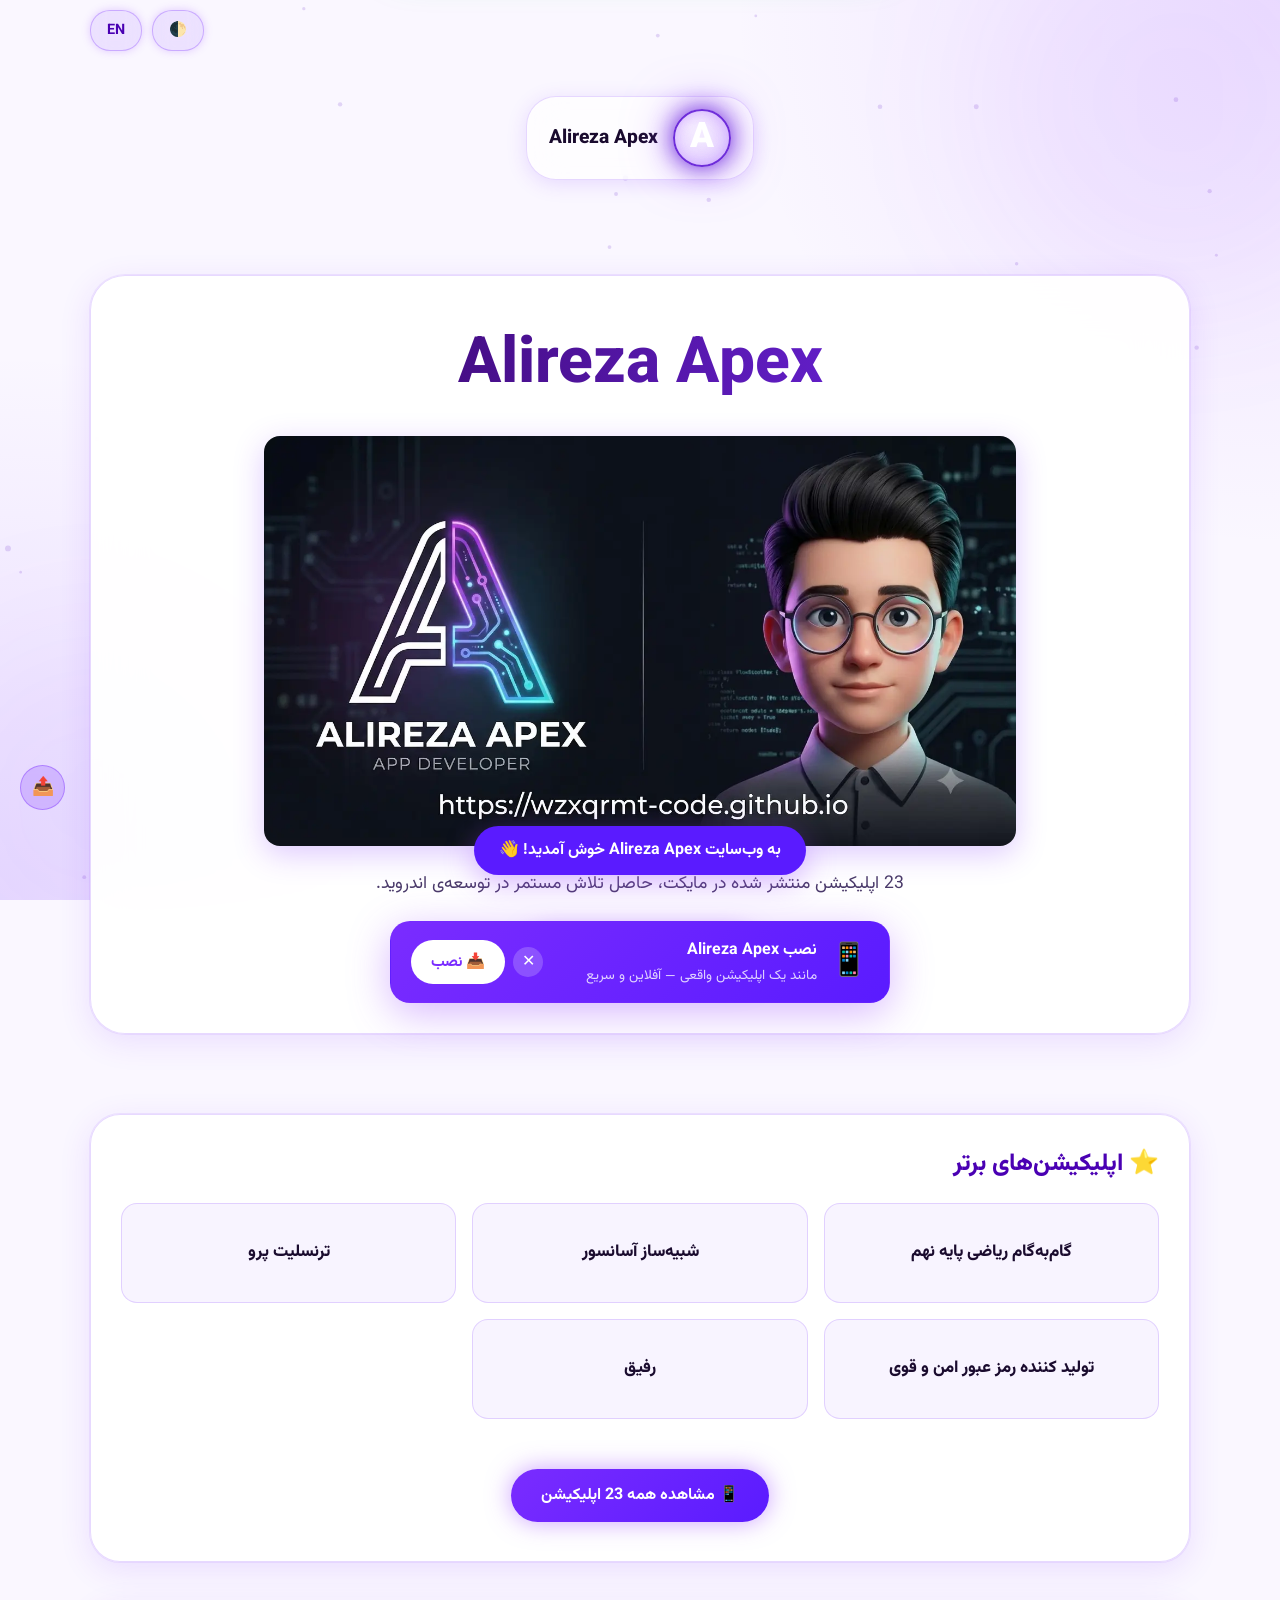
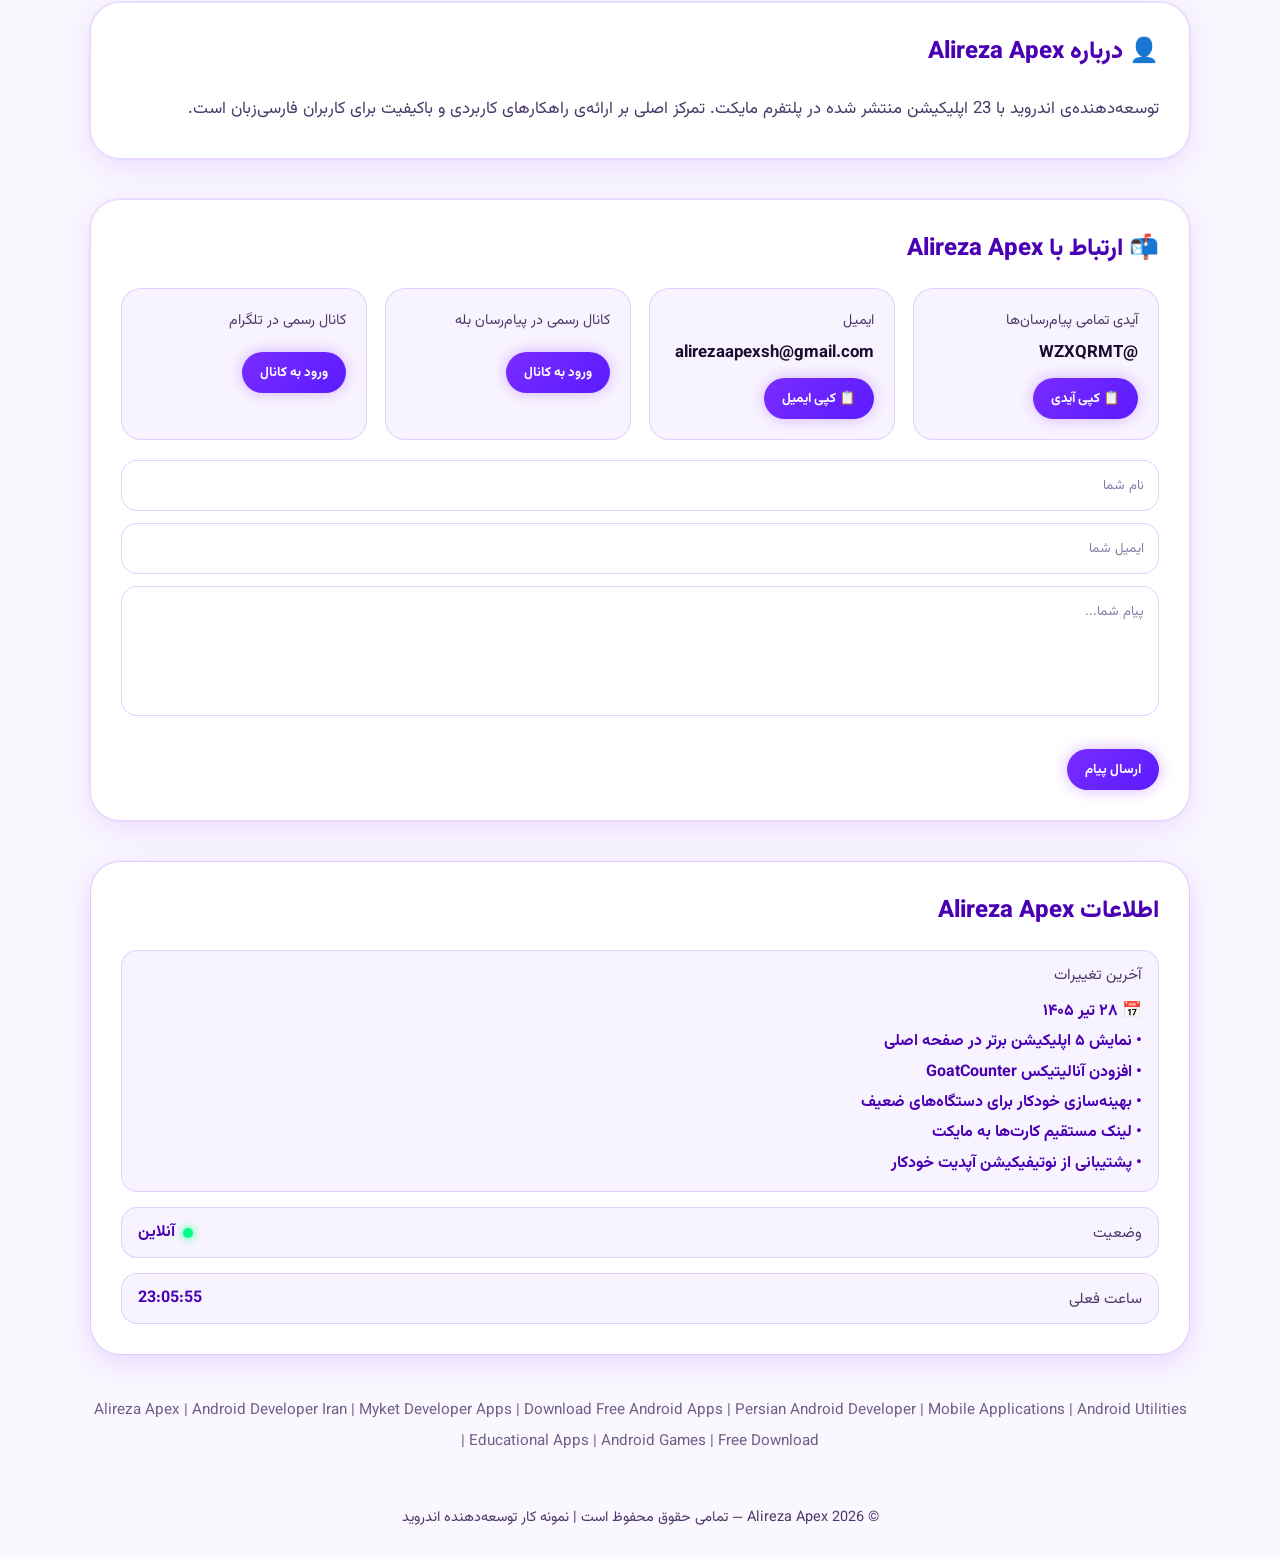
==== commit c1bd4956: "Update index.html دکمه های هم اندازه با دیپ سیک" ====
--- a/index.html
+++ b/index.html
@@ -138,10 +138,10 @@
         .theme-btn { transition: transform .4s, background .3s, box-shadow .3s; }
         .theme-btn.rotating { transform: rotate(360deg); }
         @media(max-width:768px) { .hamburger-btn { display: flex; } .top-bar .lang-btn, .top-bar .theme-btn { display: none; } .top-bar { justify-content: space-between; } }
-        .mobile-menu { position: fixed; top: 0; inset-inline-start: 0; width: 100%; height: 100%; background: var(--menu-bg); backdrop-filter: blur(20px); z-index: 8888; display: flex; flex-direction: column; align-items: center; justify-content: center; gap: 20px; transform: translateX(100%); transition: transform .3s; }
+        .mobile-menu { position: fixed; top: 0; inset-inline-start: 0; width: 100%; height: 100%; background: var(--menu-bg); backdrop-filter: blur(20px); z-index: 8888; display: flex; flex-direction: column; align-items: center; justify-content: center; gap: 18px; transform: translateX(100%); transition: transform .3s; }
         [dir="ltr"] .mobile-menu { transform: translateX(-100%); }
         .mobile-menu.active { transform: translateX(0); }
-        .mobile-menu button { background: rgba(157, 77, 255, .2); border: 1px solid rgba(157, 77, 255, .4); color: white; padding: 15px 30px; border-radius: 20px; font-size: 1.2rem; cursor: pointer; width: 80%; }
+        .mobile-menu button { background: rgba(157, 77, 255, .2); border: 1px solid rgba(157, 77, 255, .4); color: white; padding: 16px 30px; border-radius: 20px; font-size: 1.2rem; cursor: pointer; width: 80%; }
         body.light-theme .mobile-menu button { color: #1a0b2e; background: rgba(122, 44, 255, .15); border-color: rgba(122, 44, 255, .3); }
         header { padding: 35px 0; }
         .nav { display: flex; justify-content: center; gap: 15px; align-items: center; flex-wrap: wrap; }
@@ -363,14 +363,12 @@
     </div>
 
     <div class="mobile-menu" id="mobileMenu" role="dialog" aria-modal="true">
-        <a href="./apps" style="width:80%;text-decoration:none"><button data-i18n="nav_apps">📱 همه اپلیکیشن‌ها</button></a>
-        <button id="mobileThemeBtn">🌓 تغییر تم</button>
-        <button id="mobileLangBtn">FA / EN</button>
-        <a href="https://myket.ir/developer/dev-99625/apps?lang=fa" target="_blank" rel="noopener" style="width:80%;text-decoration:none">
-            <button style="width:100%" data-i18n="myket_menu">🚀 مشاهده در مایکت</button>
-        </a>
-        <button id="mobileShareBtn" data-i18n="share_menu">📤 اشتراک‌گذاری</button>
-        <button id="mobileCloseBtn" data-i18n="close_menu" aria-label="بستن منو">❌ بستن</button>
+        <a href="./apps" style="display:contents;text-decoration:none"><button data-i18n="nav_apps" style="width:80%">📱 همه اپلیکیشن‌ها</button></a>
+        <button id="mobileThemeBtn" style="width:80%">🌓 تغییر تم</button>
+        <button id="mobileLangBtn" style="width:80%">FA / EN</button>
+        <a href="https://myket.ir/developer/dev-99625/apps?lang=fa" target="_blank" rel="noopener" style="display:contents;text-decoration:none"><button style="width:80%" data-i18n="myket_menu">🚀 مشاهده در مایکت</button></a>
+        <button id="mobileShareBtn" style="width:80%" data-i18n="share_menu">📤 اشتراک‌گذاری</button>
+        <button id="mobileCloseBtn" style="width:80%" data-i18n="close_menu" aria-label="بستن منو">❌ بستن</button>
     </div>
 
     <div class="install-banner" id="installBanner" role="dialog" aria-live="polite">
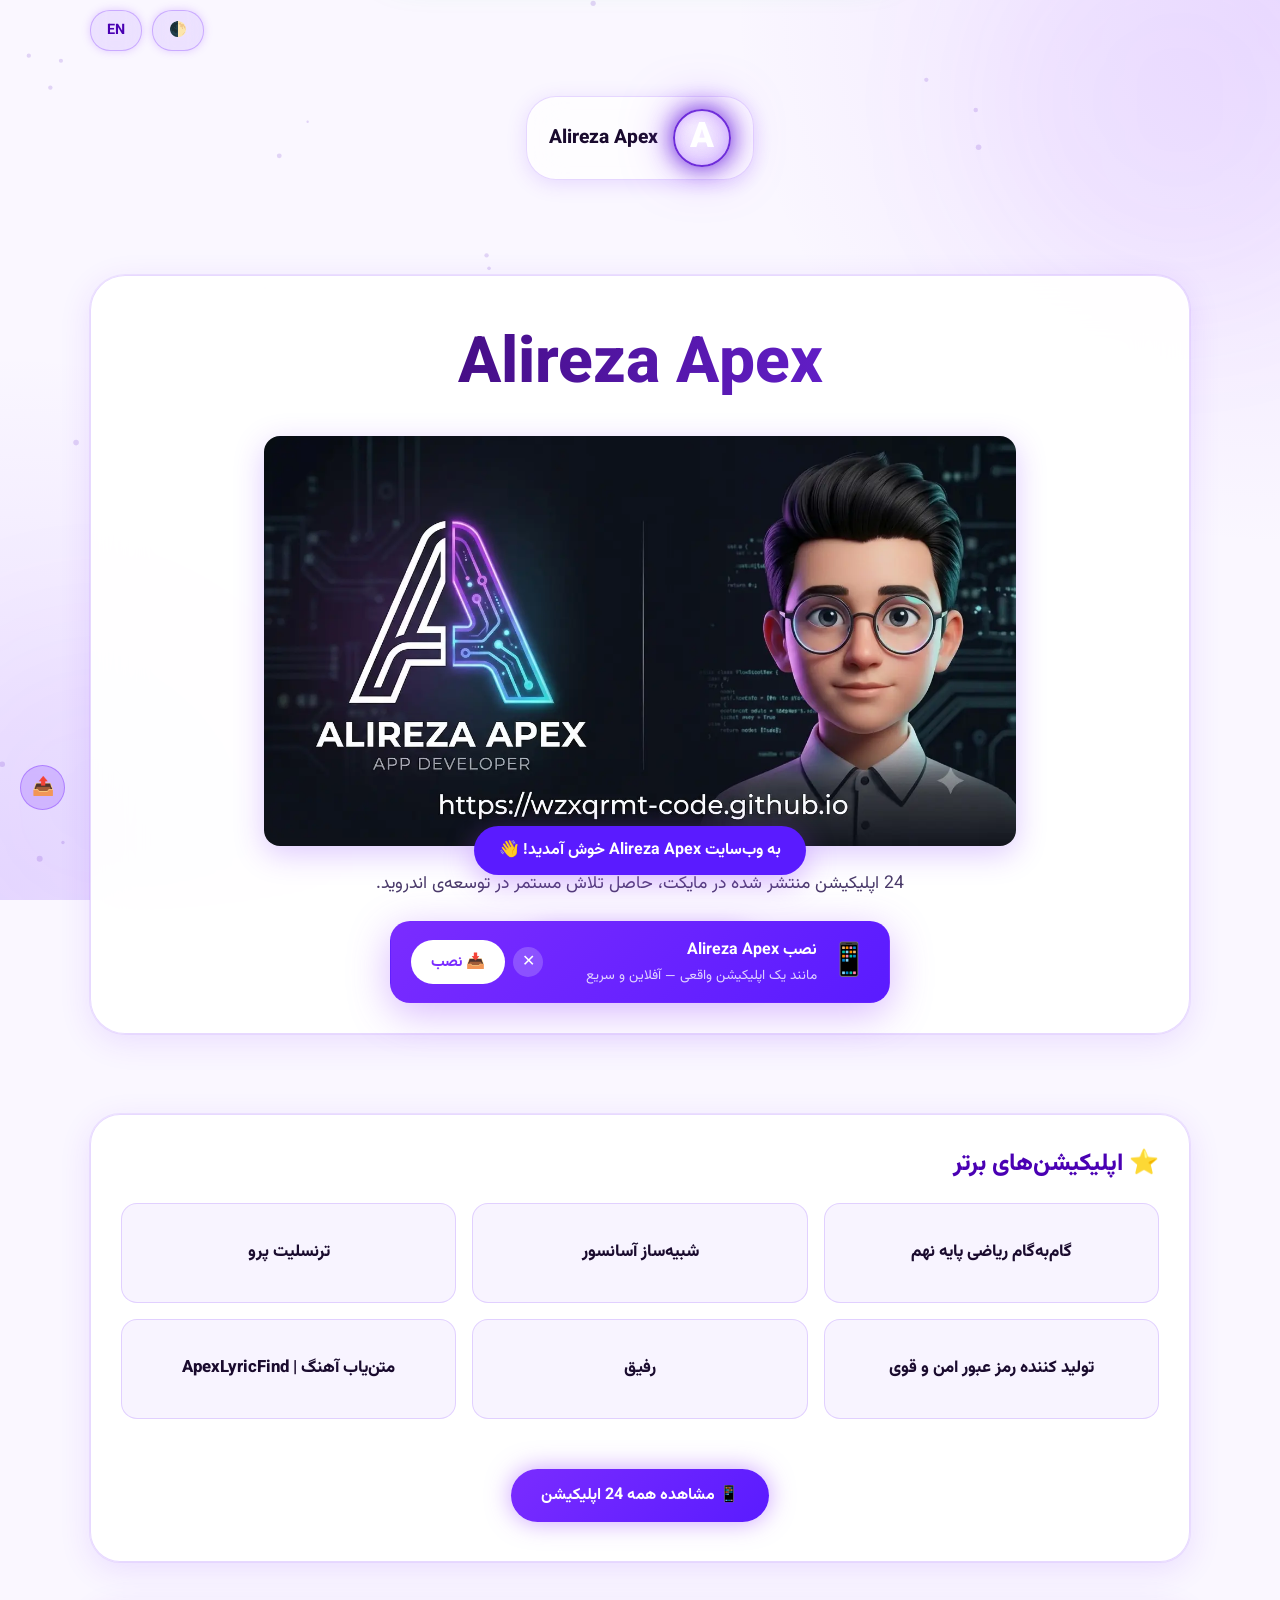
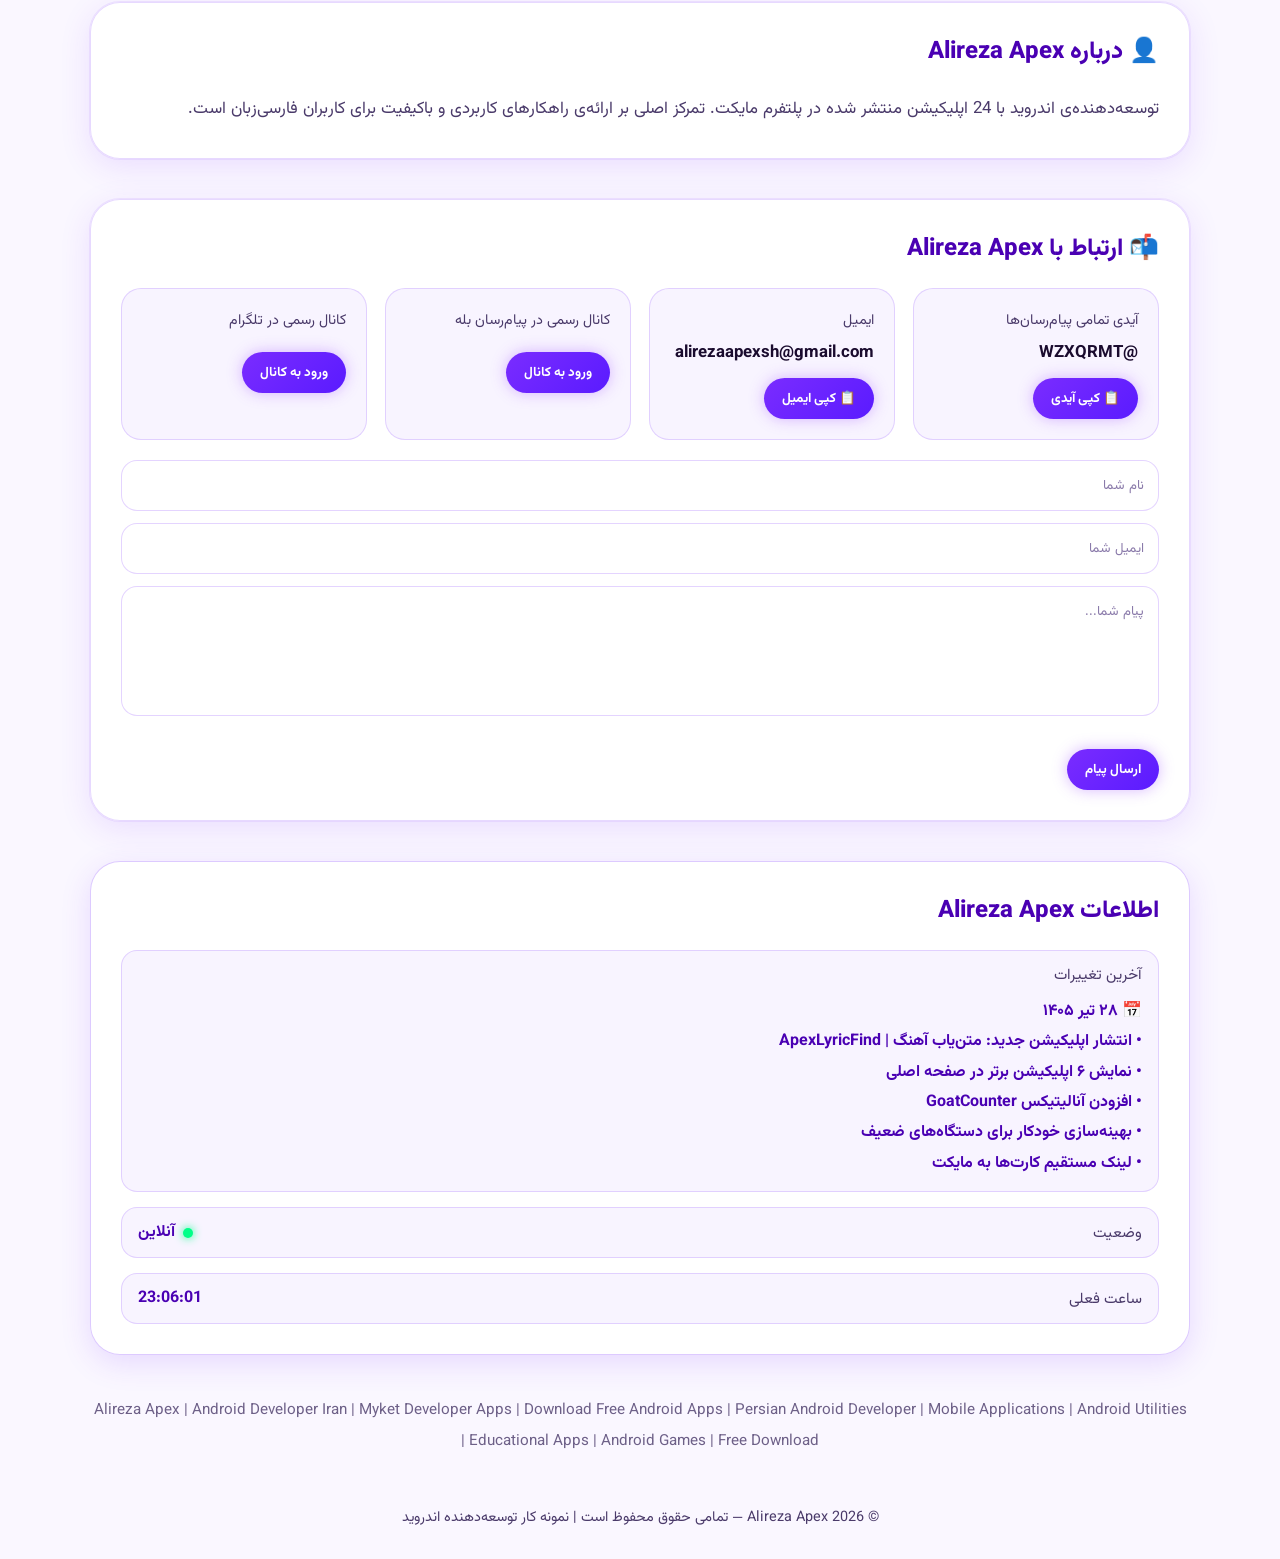
==== commit db8fe785: "Update index.html نسخه با اپ ۲۴" ====
--- a/index.html
+++ b/index.html
@@ -4,7 +4,7 @@
     <meta charset="UTF-8">
     <meta name="viewport" content="width=device-width, initial-scale=1.0">
     <title>Alireza Apex | Android Developer Iran | Myket Developer Apps</title>
-    <meta name="description" content="Alireza Apex is an Android Developer from Iran with 23 published applications on Myket. Download free Android apps, utilities, games, and tools.">
+    <meta name="description" content="Alireza Apex is an Android Developer from Iran with 24 published applications on Myket. Download free Android apps, utilities, games, and tools.">
     <meta name="keywords" content="Alireza Apex, Android Developer Iran, Myket developer apps, download Android apps, free Android apps, Persian Android developer, mobile apps, Android utilities, Iranian developer">
     <meta name="author" content="Alireza Apex">
     <meta name="robots" content="index, follow">
@@ -20,8 +20,8 @@
     <link rel="apple-touch-icon" href="https://wzxqrmt-code.github.io/1780913134571.webp">
     <link rel="manifest" href="./manifest.json">
     
-    <meta property="og:title" content="Alireza Apex | Android Developer Iran | 23 Apps on Myket">
-    <meta property="og:description" content="Android Developer from Iran with 23 published apps on Myket. Download free Android applications, games, and tools.">
+    <meta property="og:title" content="Alireza Apex | Android Developer Iran | 24 Apps on Myket">
+    <meta property="og:description" content="Android Developer from Iran with 24 published apps on Myket. Download free Android applications, games, and tools.">
     <meta property="og:image" content="https://wzxqrmt-code.github.io/1780913134571.webp">
     <meta property="og:url" content="https://wzxqrmt-code.github.io/">
     <meta property="og:type" content="website">
@@ -34,7 +34,7 @@
       "name": "Alireza Apex",
       "alternateName": "Alireza Apex",
       "url": "https://wzxqrmt-code.github.io/",
-      "description": "Android Developer from Iran with 23 published applications on Myket",
+      "description": "Android Developer from Iran with 24 published applications on Myket",
       "sameAs": [
         "https://myket.ir/developer/dev-99625/apps?lang=fa",
         "https://t.me/AlirezaApex",
@@ -279,7 +279,7 @@
                 <div class="hero-card tilt-card">
                     <h2 data-i18n="hero_title">Alireza Apex</h2>
                     <img src="https://wzxqrmt-code.github.io/1780913134571.webp" alt="Alireza Apex - Android Developer Iran" width="752" height="1280" loading="lazy" class="hero-banner">
-                    <p data-i18n="hero_desc">۲۳ اپلیکیشن منتشر شده در مایکت، حاصل تلاش مستمر در توسعه‌ی اندروید.</p>
+                    <p data-i18n="hero_desc">۲۴ اپلیکیشن منتشر شده در مایکت، حاصل تلاش مستمر در توسعه‌ی اندروید.</p>
                     <a class="myket-btn" data-i18n="myket_btn" href="https://myket.ir/developer/dev-99625/apps?lang=fa" target="_blank" rel="noopener">🌐 مشاهده همه در مایکت</a>
                 </div>
             </section>
@@ -289,7 +289,7 @@
                     <div class="title" data-i18n="featured_apps_title">⭐ اپلیکیشن‌های برتر</div>
                     <div class="featured-apps-grid" id="featuredAppsGrid"></div>
                     <div style="text-align:center; margin-top:15px;">
-                        <a href="./apps" class="apps-main-btn" data-i18n="view_all_apps_btn">📱 مشاهده همه ۲۳ اپلیکیشن</a>
+                        <a href="./apps" class="apps-main-btn" data-i18n="view_all_apps_btn">📱 مشاهده همه ۲۴ اپلیکیشن</a>
                     </div>
                 </div>
             </section>
@@ -297,7 +297,7 @@
             <section class="section reveal">
                 <div class="card tilt-card">
                     <div class="title" data-i18n="about_title">👤 درباره Alireza Apex</div>
-                    <p data-i18n="about_text" style="color:var(--muted);line-height:2.2;font-size:1.05rem">توسعه‌دهنده‌ی اندروید با ۲۳ اپلیکیشن منتشر شده در پلتفرم مایکت. تمرکز اصلی بر ارائه‌ی راهکارهای کاربردی و باکیفیت برای کاربران فارسی‌زبان است.</p>
+                    <p data-i18n="about_text" style="color:var(--muted);line-height:2.2;font-size:1.05rem">توسعه‌دهنده‌ی اندروید با ۲۴ اپلیکیشن منتشر شده در پلتفرم مایکت. تمرکز اصلی بر ارائه‌ی راهکارهای کاربردی و باکیفیت برای کاربران فارسی‌زبان است.</p>
                 </div>
             </section>
 
@@ -404,7 +404,7 @@
         (function() {
             'use strict';
 
-            const APP_COUNT = 23;
+            const APP_COUNT = 24;
             const CONFIG = {
                 SHARE_URL: 'https://wzxqrmt-code.github.io/',
                 EMAIL_ADDR: 'alirezaapexsh@gmail.com',
@@ -421,7 +421,8 @@
                 { name: 'شبیه‌ساز آسانسور', pkg: 'com.sh.theuxs.elevatorsimulator' },
                 { name: 'ترنسلیت پرو', pkg: 'com.sh.TranslatorPro' },
                 { name: 'تولید کننده رمز عبور امن و قوی', pkg: 'com.sh.password.generator' },
-                { name: 'رفیق', pkg: 'com.sh.rafigh' }
+                { name: 'رفیق', pkg: 'com.sh.rafigh' },
+                { name: 'متن‌یاب آهنگ | ApexLyricFind', pkg: 'com.sh.Apex.LyricFind' }
             ];
 
             const state = {
@@ -462,7 +463,7 @@
                     submit_btn: "ارسال پیام",
                     site_info_title: "اطلاعات Alireza Apex",
                     latest_changes_label: "آخرین تغییرات",
-                    latest_changes_value: `📅 ۲۸ تیر ۱۴۰۵<br>• نمایش ۵ اپلیکیشن برتر در صفحه اصلی<br>• افزودن آنالیتیکس GoatCounter<br>• بهینه‌سازی خودکار برای دستگاه‌های ضعیف<br>• لینک مستقیم کارت‌ها به مایکت<br>• پشتیبانی از نوتیفیکیشن آپدیت خودکار`,
+                    latest_changes_value: `📅 ۲۸ تیر ۱۴۰۵<br>• انتشار اپلیکیشن جدید: متن‌یاب آهنگ | ApexLyricFind<br>• نمایش ۶ اپلیکیشن برتر در صفحه اصلی<br>• افزودن آنالیتیکس GoatCounter<br>• بهینه‌سازی خودکار برای دستگاه‌های ضعیف<br>• لینک مستقیم کارت‌ها به مایکت`,
                     status_label: "وضعیت",
                     status_online: "آنلاین",
                     current_time_label: "ساعت فعلی",
@@ -523,7 +524,7 @@
                     submit_btn: "Send Message",
                     site_info_title: "Alireza Apex Info",
                     latest_changes_label: "Latest Changes",
-                    latest_changes_value: `📅 July 19, 2026<br>• Top 5 apps displayed on homepage<br>• Added GoatCounter analytics<br>• Auto performance optimization for low-end devices<br>• Direct card links to Myket<br>• Auto-update notification support`,
+                    latest_changes_value: `📅 July 19, 2026<br>• New app published: ApexLyricFind<br>• 6 featured apps on homepage<br>• Added GoatCounter analytics<br>• Auto performance optimization for low-end devices<br>• Direct card links to Myket`,
                     status_label: "Status",
                     status_online: "Online",
                     current_time_label: "Current Time",
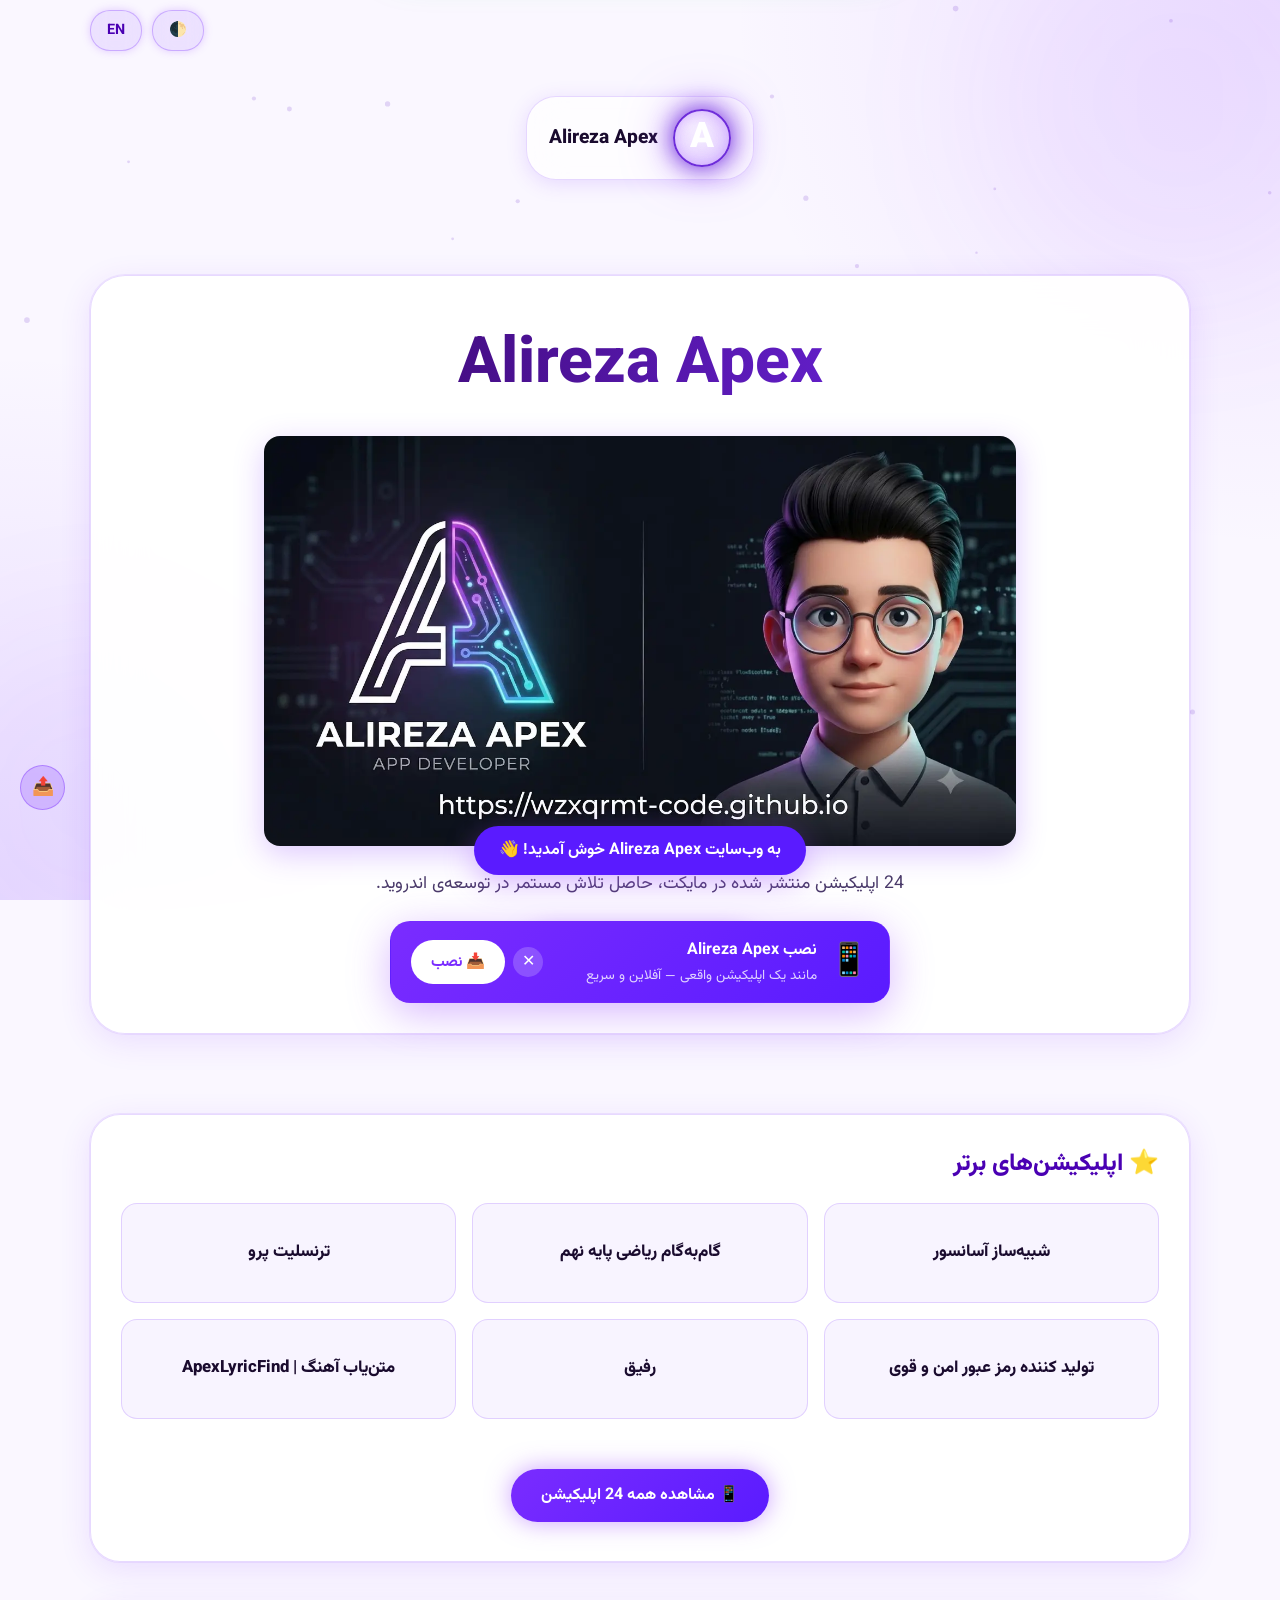
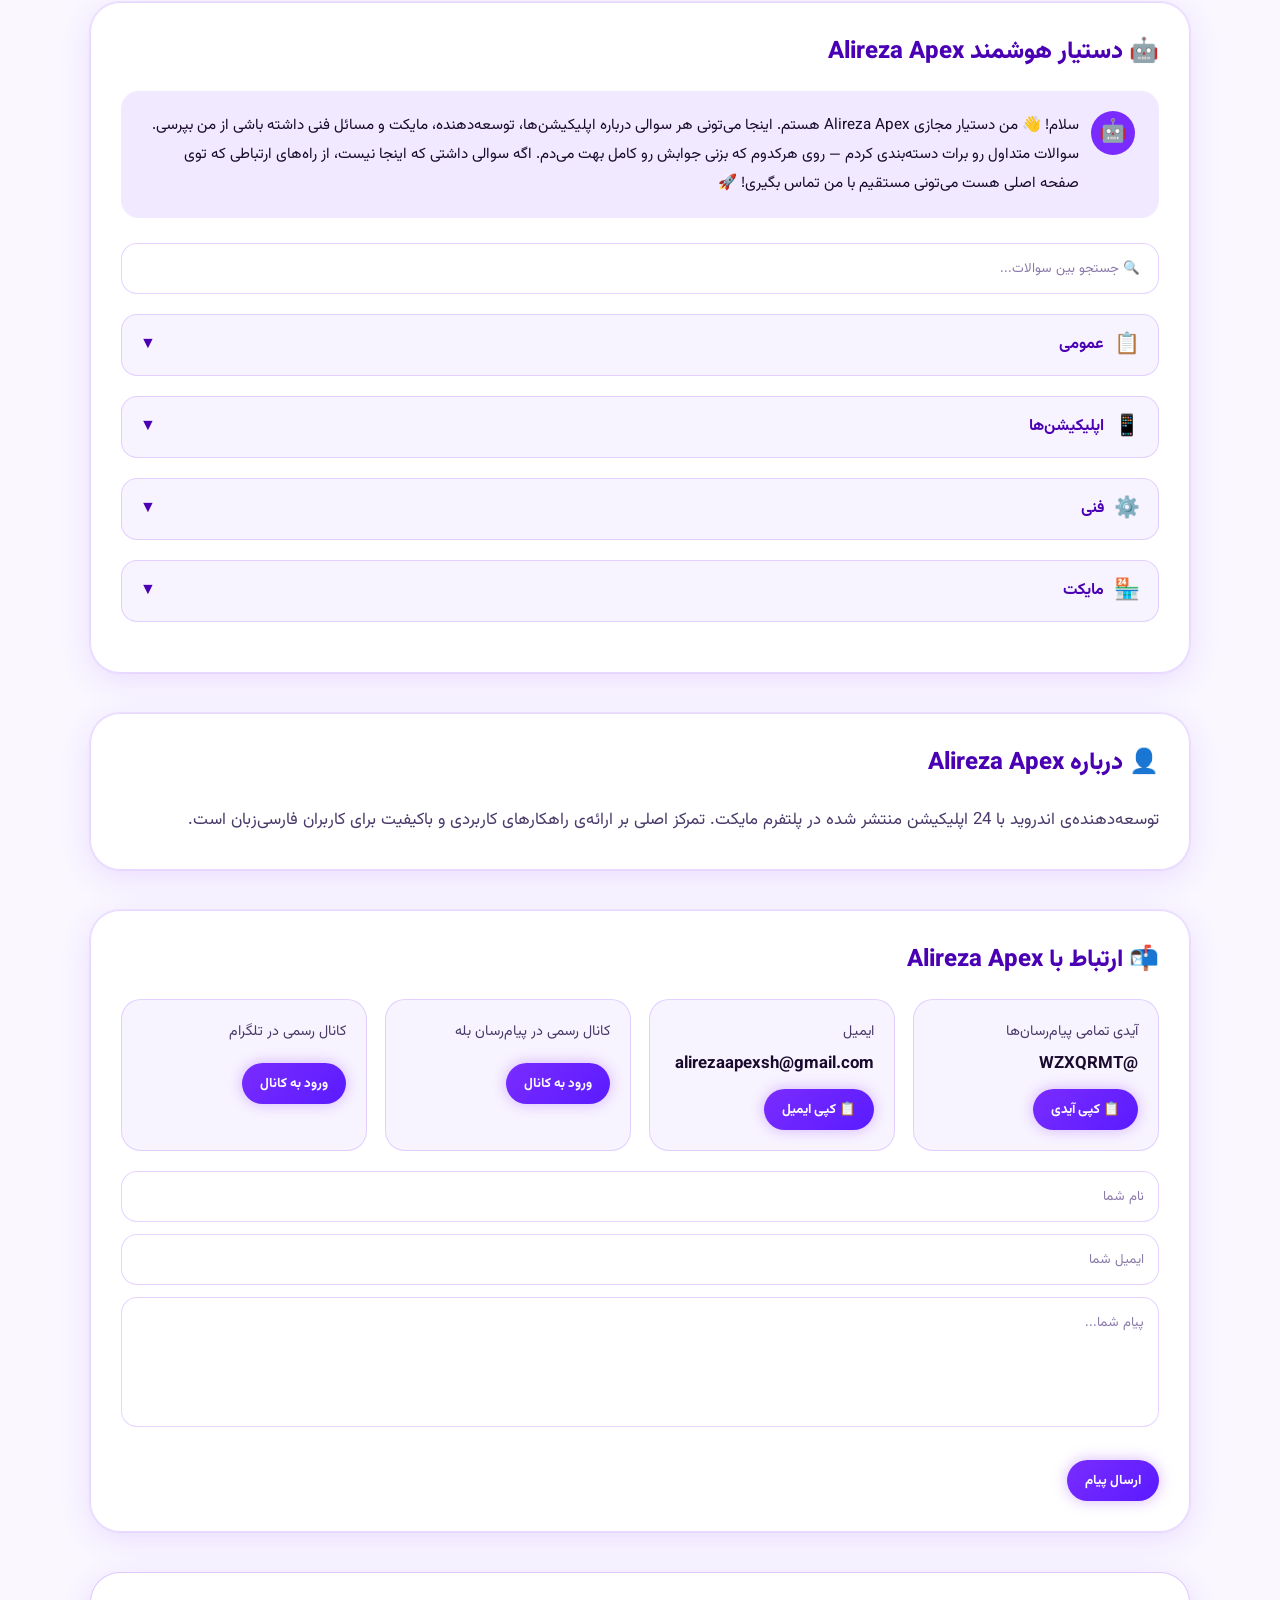
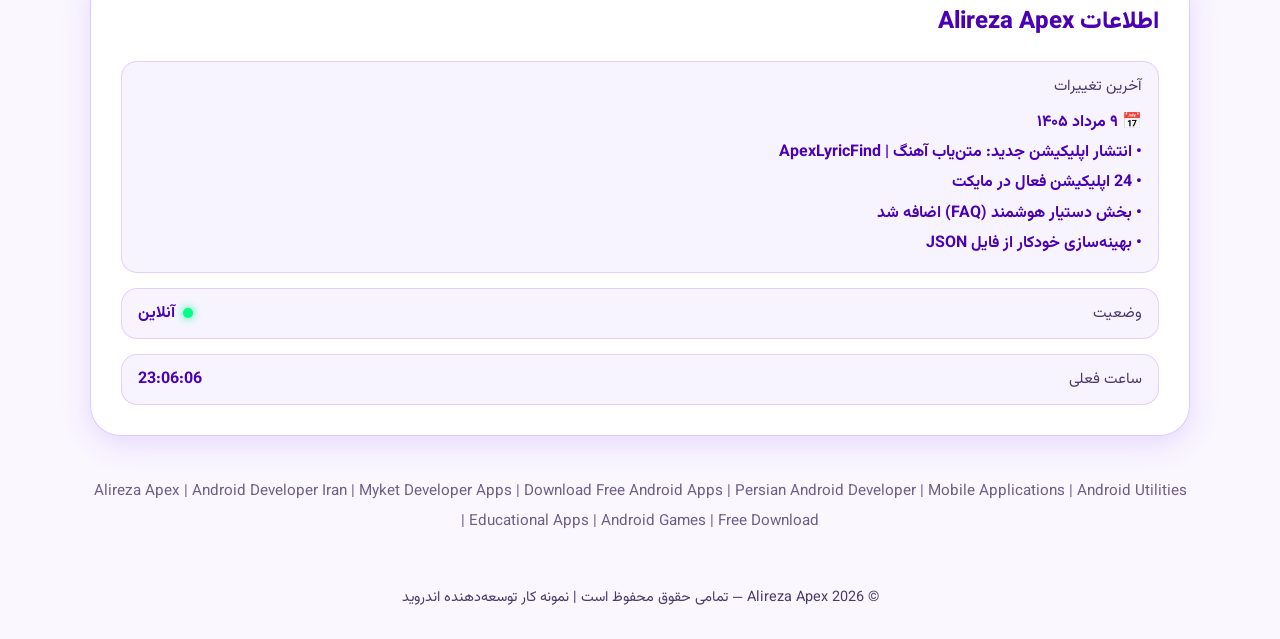
==== commit ef95769a: "Update index.html نسخه ۵ سایت جدید" ====
--- a/index.html
+++ b/index.html
@@ -73,6 +73,8 @@
             --blob-1: rgba(157, 77, 255, 0.15);
             --blob-2: rgba(122, 44, 255, 0.15);
             --card-shadow: 0 0 40px rgba(157, 77, 255, .15);
+            --chat-bot-bg: rgba(157, 77, 255, 0.15);
+            --chat-user-bg: rgba(255, 255, 255, 0.05);
         }
         body.light-theme {
             --bg: #faf7ff;
@@ -98,6 +100,8 @@
             --blob-1: rgba(157, 77, 255, 0.12);
             --blob-2: rgba(122, 44, 255, 0.1);
             --card-shadow: 0 8px 32px rgba(122, 44, 255, .12), 0 0 0 1px rgba(122, 44, 255, .08);
+            --chat-bot-bg: rgba(122, 44, 255, 0.1);
+            --chat-user-bg: rgba(0, 0, 0, 0.04);
         }
         * { margin: 0; padding: 0; box-sizing: border-box; font-family: 'Vazirmatn', sans-serif; }
         html { scroll-behavior: smooth; }
@@ -112,7 +116,7 @@
         @keyframes blobFloat { 0%, 100% { transform: translate(0, 0) scale(1); } 33% { transform: translate(50px, -50px) scale(1.1); } 66% { transform: translate(-30px, 40px) scale(0.9); } }
         
         @media (prefers-reduced-motion: reduce) { 
-            .blob, .logo-icon::before, .hero h2 { animation: none !important; } 
+            .blob, .logo-icon::before, .hero h2, .typing-dot { animation: none !important; } 
             .blob { filter: none !important; opacity: 0.3 !important; }
         }
         body.low-perf .blob { animation: none !important; filter: none !important; opacity: 0.2 !important; }
@@ -130,10 +134,10 @@
         .loader { width: 60px; height: 60px; border-radius: 50%; border: 4px solid rgba(157, 77, 255, .3); border-top-color: #9d4dff; animation: spin 1s linear infinite; box-shadow: 0 0 20px #9d4dff88; }
         @keyframes spin { to { transform: rotate(360deg); } }
         .top-bar { display: flex; justify-content: flex-end; gap: 10px; padding: 10px 0; flex-wrap: wrap; }
-        .hamburger-btn, .theme-btn, .lang-btn, .nav-btn { background: rgba(157, 77, 255, .15); border: 1px solid rgba(157, 77, 255, .4); color: #d8beff; padding: 8px 16px; border-radius: 20px; cursor: pointer; font-weight: 700; font-size: .9rem; backdrop-filter: blur(10px); transition: .3s; display: flex; align-items: center; gap: 5px; box-shadow: 0 0 8px #9d4dff44; text-decoration: none; }
-        body.light-theme .hamburger-btn, body.light-theme .theme-btn, body.light-theme .lang-btn, body.light-theme .nav-btn { color: #4a00b3; background: rgba(122, 44, 255, .1); border-color: rgba(122, 44, 255, .3); }
-        .hamburger-btn:hover, .theme-btn:hover, .lang-btn:hover, .nav-btn:hover { background: rgba(157, 77, 255, .3); box-shadow: 0 0 20px #9d4dff; }
-        body.light-theme .hamburger-btn:hover, body.light-theme .theme-btn:hover, body.light-theme .lang-btn:hover, body.light-theme .nav-btn:hover { background: rgba(122, 44, 255, .2); box-shadow: 0 0 20px rgba(122, 44, 255, .4); }
+        .hamburger-btn, .theme-btn, .lang-btn { background: rgba(157, 77, 255, .15); border: 1px solid rgba(157, 77, 255, .4); color: #d8beff; padding: 8px 16px; border-radius: 20px; cursor: pointer; font-weight: 700; font-size: .9rem; backdrop-filter: blur(10px); transition: .3s; display: flex; align-items: center; gap: 5px; box-shadow: 0 0 8px #9d4dff44; }
+        body.light-theme .hamburger-btn, body.light-theme .theme-btn, body.light-theme .lang-btn { color: #4a00b3; background: rgba(122, 44, 255, .1); border-color: rgba(122, 44, 255, .3); }
+        .hamburger-btn:hover, .theme-btn:hover, .lang-btn:hover { background: rgba(157, 77, 255, .3); box-shadow: 0 0 20px #9d4dff; }
+        body.light-theme .hamburger-btn:hover, body.light-theme .theme-btn:hover, body.light-theme .lang-btn:hover { background: rgba(122, 44, 255, .2); box-shadow: 0 0 20px rgba(122, 44, 255, .4); }
         .hamburger-btn { display: none; font-size: 1.3rem; padding: 6px 14px; }
         .theme-btn { transition: transform .4s, background .3s, box-shadow .3s; }
         .theme-btn.rotating { transform: rotate(360deg); }
@@ -218,8 +222,33 @@
         .featured-app-item { background: var(--surface); border: 1px solid var(--border); border-radius: 16px; padding: 20px; transition: all 0.3s; display: flex; flex-direction: column; justify-content: center; align-items: center; text-align: center; min-height: 100px; text-decoration: none; }
         .featured-app-item:hover { transform: translateY(-3px); box-shadow: 0 8px 25px var(--hover-glow); border-color: var(--primary); }
         .featured-app-name { font-weight: 800; font-size: 1.05rem; color: var(--text); line-height: 1.5; }
+        .badge-new { display: inline-block; background: #00c853; color: white; padding: 3px 10px; border-radius: 12px; font-size: .7rem; font-weight: 700; margin-right: 6px; animation: pulse 2s infinite; }
         
         @media (max-width: 768px) { .featured-apps-grid { grid-template-columns: 1fr; } }
+        
+        /* FAQ / AI Chat Styles */
+        .faq-intro { background: var(--chat-bot-bg); border-radius: 18px; padding: 20px 24px; margin-bottom: 25px; display: flex; gap: 12px; align-items: flex-start; }
+        .faq-avatar { width: 44px; height: 44px; border-radius: 50%; background: var(--primary); display: flex; align-items: center; justify-content: center; font-size: 1.4rem; flex-shrink: 0; }
+        .faq-intro p { color: var(--text); line-height: 1.9; font-size: .95rem; }
+        .faq-category { margin-bottom: 20px; }
+        .faq-cat-header { display: flex; align-items: center; gap: 10px; padding: 14px 18px; background: var(--surface); border: 1px solid var(--border); border-radius: 16px; cursor: pointer; font-weight: 700; color: var(--accent-text); transition: all .3s; margin-bottom: 8px; }
+        .faq-cat-header:hover { border-color: var(--primary); background: rgba(157, 77, 255, 0.08); }
+        .faq-cat-header .arrow { margin-inline-start: auto; transition: transform .3s; }
+        .faq-cat-header.open .arrow { transform: rotate(180deg); }
+        .faq-cat-icon { font-size: 1.3rem; }
+        .faq-questions { display: none; padding: 5px 0; }
+        .faq-questions.open { display: block; }
+        .faq-question-item { background: var(--surface); border: 1px solid var(--border); border-radius: 14px; margin-bottom: 6px; overflow: hidden; transition: all .3s; }
+        .faq-question-item:hover { border-color: rgba(157, 77, 255, 0.4); }
+        .faq-q { padding: 14px 18px; cursor: pointer; font-weight: 600; color: var(--text); display: flex; align-items: center; justify-content: space-between; gap: 10px; }
+        .faq-q::after { content: "▸"; color: var(--primary); transition: transform .3s; font-size: .9rem; }
+        .faq-question-item.open .faq-q::after { transform: rotate(90deg); }
+        .faq-a { max-height: 0; overflow: hidden; transition: max-height .4s ease, padding .4s ease; }
+        .faq-question-item.open .faq-a { max-height: 300px; }
+        .faq-a-inner { padding: 0 18px 16px; color: var(--muted); line-height: 2; font-size: .93rem; display: flex; gap: 10px; align-items: flex-start; }
+        .faq-a-avatar { width: 28px; height: 28px; border-radius: 50%; background: var(--primary); display: flex; align-items: center; justify-content: center; font-size: .8rem; flex-shrink: 0; }
+        .faq-search { width: 100%; background: var(--input-bg); border: 1px solid var(--border); padding: 14px 18px; border-radius: 16px; color: var(--text); margin-bottom: 20px; outline: none; font-family: inherit; transition: border-color .3s, box-shadow .3s; }
+        .faq-search:focus { border-color: #9d4dff; box-shadow: 0 0 0 3px rgba(157, 77, 255, 0.2); }
         
         .install-banner { position: fixed; bottom: 20px; left: 50%; transform: translateX(-50%) translateY(150%); background: linear-gradient(135deg, var(--primary), var(--primary2)); border: 1px solid var(--border); border-radius: 20px; padding: 15px 20px; display: flex; align-items: center; gap: 15px; box-shadow: 0 10px 40px rgba(157, 77, 255, 0.4); backdrop-filter: blur(20px); z-index: 9998; max-width: min(500px, 92%); width: 100%; transition: transform .5s cubic-bezier(.34,1.56,.64,1); }
         .install-banner.visible { transform: translateX(-50%) translateY(0); }
@@ -289,8 +318,20 @@
                     <div class="title" data-i18n="featured_apps_title">⭐ اپلیکیشن‌های برتر</div>
                     <div class="featured-apps-grid" id="featuredAppsGrid"></div>
                     <div style="text-align:center; margin-top:15px;">
-                        <a href="./apps" class="apps-main-btn" data-i18n="view_all_apps_btn">📱 مشاهده همه ۲۴ اپلیکیشن</a>
+                        <a href="./apps" class="apps-main-btn" data-i18n="view_all_apps_btn">📱 مشاهده همه اپلیکیشن‌ها</a>
                     </div>
+                </div>
+            </section>
+
+            <section class="section reveal">
+                <div class="card tilt-card">
+                    <div class="title">🤖 دستیار هوشمند Alireza Apex</div>
+                    <div class="faq-intro" id="faqIntro">
+                        <div class="faq-avatar">🤖</div>
+                        <p data-i18n="faq_intro">سلام! 👋 من دستیار مجازی Alireza Apex هستم. اینجا می‌تونی هر سوالی درباره اپلیکیشن‌ها، توسعه‌دهنده، مایکت و مسائل فنی داشته باشی از من بپرسی.</p>
+                    </div>
+                    <input type="text" class="faq-search" id="faqSearch" data-i18n-placeholder="faq_search_placeholder" placeholder="🔍 جستجو بین سوالات...">
+                    <div id="faqContainer"></div>
                 </div>
             </section>
 
@@ -342,7 +383,7 @@
                     <div class="info-grid">
                         <div class="info-row latest-changes-row">
                             <span class="info-label" data-i18n="latest_changes_label">آخرین تغییرات</span>
-                            <span class="info-value" data-i18n-html="latest_changes_value" id="latestChangesValue"></span>
+                            <span class="info-value" id="latestChangesValue"></span>
                         </div>
                         <div class="info-row">
                             <span class="info-label" data-i18n="status_label">وضعیت</span>
@@ -404,7 +445,6 @@
         (function() {
             'use strict';
 
-            const APP_COUNT = 24;
             const CONFIG = {
                 SHARE_URL: 'https://wzxqrmt-code.github.io/',
                 EMAIL_ADDR: 'alirezaapexsh@gmail.com',
@@ -416,14 +456,9 @@
                 TOAST_DURATION: 3000
             };
 
-            const featuredApps = [
-                { name: 'گام‌به‌گام ریاضی پایه نهم', pkg: 'com.nine.class' },
-                { name: 'شبیه‌ساز آسانسور', pkg: 'com.sh.theuxs.elevatorsimulator' },
-                { name: 'ترنسلیت پرو', pkg: 'com.sh.TranslatorPro' },
-                { name: 'تولید کننده رمز عبور امن و قوی', pkg: 'com.sh.password.generator' },
-                { name: 'رفیق', pkg: 'com.sh.rafigh' },
-                { name: 'متن‌یاب آهنگ | ApexLyricFind', pkg: 'com.sh.Apex.LyricFind' }
-            ];
+            let APP_COUNT = 24;
+            let featuredApps = [];
+            let allAppsData = [];
 
             const state = {
                 lang: localStorage.getItem('lang') || 'fa',
@@ -439,16 +474,22 @@
                 lowPerf: false
             };
 
+            let faqData = null;
+
+            function t(key) {
+                return TRANSLATIONS[state.lang]?.[key] || key;
+            }
+
             const TRANSLATIONS = {
                 fa: {
                     brand_name: "Alireza Apex",
                     hero_title: "Alireza Apex",
-                    hero_desc: `${APP_COUNT} اپلیکیشن منتشر شده در مایکت، حاصل تلاش مستمر در توسعه‌ی اندروید.`,
+                    hero_desc: "۲۴ اپلیکیشن منتشر شده در مایکت، حاصل تلاش مستمر در توسعه‌ی اندروید.",
                     myket_btn: "🌐 مشاهده همه در مایکت",
                     featured_apps_title: "⭐ اپلیکیشن‌های برتر",
-                    view_all_apps_btn: `📱 مشاهده همه ${APP_COUNT} اپلیکیشن`,
+                    view_all_apps_btn: "📱 مشاهده همه اپلیکیشن‌ها",
                     about_title: "👤 درباره Alireza Apex",
-                    about_text: `توسعه‌دهنده‌ی اندروید با ${APP_COUNT} اپلیکیشن منتشر شده در پلتفرم مایکت. تمرکز اصلی بر ارائه‌ی راهکارهای کاربردی و باکیفیت برای کاربران فارسی‌زبان است.`,
+                    about_text: "توسعه‌دهنده‌ی اندروید با ۲۴ اپلیکیشن منتشر شده در پلتفرم مایکت. تمرکز اصلی بر ارائه‌ی راهکارهای کاربردی و باکیفیت برای کاربران فارسی‌زبان است.",
                     contact_title: "📬 ارتباط با Alireza Apex",
                     id_label: "آیدی تمامی پیام‌رسان‌ها",
                     copy_btn: "📋 کپی آیدی",
@@ -463,7 +504,6 @@
                     submit_btn: "ارسال پیام",
                     site_info_title: "اطلاعات Alireza Apex",
                     latest_changes_label: "آخرین تغییرات",
-                    latest_changes_value: `📅 ۲۸ تیر ۱۴۰۵<br>• انتشار اپلیکیشن جدید: متن‌یاب آهنگ | ApexLyricFind<br>• نمایش ۶ اپلیکیشن برتر در صفحه اصلی<br>• افزودن آنالیتیکس GoatCounter<br>• بهینه‌سازی خودکار برای دستگاه‌های ضعیف<br>• لینک مستقیم کارت‌ها به مایکت`,
                     status_label: "وضعیت",
                     status_online: "آنلاین",
                     current_time_label: "ساعت فعلی",
@@ -499,17 +539,18 @@
                     toast_theme_auto: "تم خودکار فعال شد",
                     toast_theme_light: "تم روشن فعال شد",
                     toast_theme_dark: "تم تاریک فعال شد",
-                    nav_apps: "📱 همه اپلیکیشن‌ها"
+                    nav_apps: "📱 همه اپلیکیشن‌ها",
+                    faq_search_placeholder: "🔍 جستجو بین سوالات..."
                 },
                 en: {
                     brand_name: "Alireza Apex",
                     hero_title: "Alireza Apex",
-                    hero_desc: `${APP_COUNT} applications published on Myket, built through continuous Android development.`,
+                    hero_desc: "24 applications published on Myket, built through continuous Android development.",
                     myket_btn: "🌐 View All on Myket",
                     featured_apps_title: "⭐ Featured Apps",
-                    view_all_apps_btn: `📱 View All ${APP_COUNT} Apps`,
+                    view_all_apps_btn: "📱 View All Apps",
                     about_title: "👤 About Alireza Apex",
-                    about_text: `An Android developer with ${APP_COUNT} applications published on the Myket platform. Focused on delivering practical and high-quality solutions.`,
+                    about_text: "An Android developer with 24 applications published on the Myket platform. Focused on delivering practical and high-quality solutions.",
                     contact_title: "📬 Contact Alireza Apex",
                     id_label: "All Messenger IDs",
                     copy_btn: "📋 Copy ID",
@@ -524,7 +565,6 @@
                     submit_btn: "Send Message",
                     site_info_title: "Alireza Apex Info",
                     latest_changes_label: "Latest Changes",
-                    latest_changes_value: `📅 July 19, 2026<br>• New app published: ApexLyricFind<br>• 6 featured apps on homepage<br>• Added GoatCounter analytics<br>• Auto performance optimization for low-end devices<br>• Direct card links to Myket`,
                     status_label: "Status",
                     status_online: "Online",
                     current_time_label: "Current Time",
@@ -560,13 +600,10 @@
                     toast_theme_auto: "Auto theme enabled",
                     toast_theme_light: "Light theme enabled",
                     toast_theme_dark: "Dark theme enabled",
-                    nav_apps: "📱 All Apps"
+                    nav_apps: "📱 All Apps",
+                    faq_search_placeholder: "🔍 Search questions..."
                 }
             };
-
-            function t(key) {
-                return TRANSLATIONS[state.lang]?.[key] || key;
-            }
 
             const D = {};
             function cacheDom() {
@@ -576,12 +613,12 @@
                     'mobileCloseBtn', 'shareBtn', 'copyIdBtn', 'copyEmailBtn', 'bleBtn', 'telegramBtn',
                     'contactForm', 'nameInput', 'emailInput', 'messageInput', 'toast', 'topBtn',
                     'progressCircle', 'liveClock', 'installBanner', 'installBtn', 'installDismissBtn',
-                    'updateBanner', 'updateBtn', 'updateDismissBtn', 'featuredAppsGrid', 'mainContent'
+                    'updateBanner', 'updateBtn', 'updateDismissBtn', 'featuredAppsGrid', 'mainContent',
+                    'faqContainer', 'faqSearch', 'faqIntro', 'latestChangesValue'
                 ];
                 ids.forEach(id => { D[id] = document.getElementById(id); });
                 D.reveals = document.querySelectorAll('.reveal');
                 D.i18nEls = document.querySelectorAll('[data-i18n]');
-                D.i18nHtmlEls = document.querySelectorAll('[data-i18n-html]');
                 D.i18nPlaceEls = document.querySelectorAll('[data-i18n-placeholder]');
                 D.tiltCards = document.querySelectorAll('.tilt-card');
             }
@@ -595,11 +632,6 @@
                     const key = el.getAttribute('data-i18n');
                     const val = t(key);
                     if (val !== key) el.textContent = val;
-                });
-                D.i18nHtmlEls.forEach(el => {
-                    const key = el.getAttribute('data-i18n-html');
-                    const val = t(key);
-                    if (val !== key) el.innerHTML = val;
                 });
                 D.i18nPlaceEls.forEach(el => {
                     const key = el.getAttribute('data-i18n-placeholder');
@@ -611,25 +643,19 @@
                 updateThemeUI();
                 document.documentElement.lang = state.lang;
                 document.documentElement.dir = state.lang === 'fa' ? 'rtl' : 'ltr';
-            }
-
-            function getSystemTheme() {
-                return window.matchMedia('(prefers-color-scheme: dark)').matches ? 'dark' : 'light';
-            }
-
-            function getEffectiveTheme() {
-                return state.theme === 'auto' ? getSystemTheme() : state.theme;
+                renderFAQ();
+                renderLatestChanges();
             }
 
             function updateThemeUI() {
                 const icons = { auto: '🌓', light: '☀️', dark: '🌙' };
                 const keys = { auto: 'theme_auto', light: 'theme_light', dark: 'theme_dark' };
-                if (D.themeToggle) {
-                    D.themeToggle.textContent = icons[state.theme] || '🌓';
-                    D.themeToggle.setAttribute('aria-label', t(keys[state.theme]));
-                }
+                if (D.themeToggle) { D.themeToggle.textContent = icons[state.theme] || '🌓'; D.themeToggle.setAttribute('aria-label', t(keys[state.theme])); }
                 if (D.mobileThemeBtn) D.mobileThemeBtn.textContent = t(keys[state.theme]);
             }
+
+            function getSystemTheme() { return window.matchMedia('(prefers-color-scheme: dark)').matches ? 'dark' : 'light'; }
+            function getEffectiveTheme() { return state.theme === 'auto' ? getSystemTheme() : state.theme; }
 
             function applyTheme() {
                 document.body.classList.toggle('light-theme', getEffectiveTheme() === 'light');
@@ -641,73 +667,140 @@
             function cycleTheme() {
                 state.currentThemeIndex = (state.currentThemeIndex + 1) % 3;
                 state.theme = state.themeModes[state.currentThemeIndex];
-                if (D.themeToggle) {
-                    D.themeToggle.classList.add('rotating');
-                    setTimeout(() => D.themeToggle.classList.remove('rotating'), 400);
-                }
+                if (D.themeToggle) { D.themeToggle.classList.add('rotating'); setTimeout(() => D.themeToggle.classList.remove('rotating'), 400); }
                 applyTheme();
                 const msgs = { auto: t('toast_theme_auto'), light: t('toast_theme_light'), dark: t('toast_theme_dark') };
                 showToast(msgs[state.theme]);
             }
 
-            function toggleLang() {
-                state.lang = state.lang === 'fa' ? 'en' : 'fa';
-                localStorage.setItem('lang', state.lang);
-                render();
+            function toggleLang() { state.lang = state.lang === 'fa' ? 'en' : 'fa'; localStorage.setItem('lang', state.lang); render(); }
+
+            async function loadData() {
+                try {
+                    const [appsRes, faqRes] = await Promise.all([
+                        fetch('./apps.json'),
+                        fetch('./faq.json')
+                    ]);
+                    const appsJson = await appsRes.json();
+                    const faqJson = await faqRes.json();
+                    allAppsData = appsJson.apps;
+                    APP_COUNT = allAppsData.length;
+                    featuredApps = allAppsData.filter(a => a.featured);
+                    faqData = faqJson;
+                    renderFeaturedApps();
+                    renderFAQ();
+                    renderLatestChanges();
+                    updateHeroText();
+                } catch (e) {
+                    console.warn('Could not load JSON, using defaults:', e);
+                    if (faqData) renderFAQ();
+                }
+            }
+
+            function updateHeroText() {
+                const heroDesc = document.querySelector('[data-i18n="hero_desc"]');
+                if (heroDesc) heroDesc.textContent = state.lang === 'fa' ? `${APP_COUNT} اپلیکیشن منتشر شده در مایکت، حاصل تلاش مستمر در توسعه‌ی اندروید.` : `${APP_COUNT} applications published on Myket, built through continuous Android development.`;
+                const aboutText = document.querySelector('[data-i18n="about_text"]');
+                if (aboutText) aboutText.textContent = state.lang === 'fa' ? `توسعه‌دهنده‌ی اندروید با ${APP_COUNT} اپلیکیشن منتشر شده در پلتفرم مایکت. تمرکز اصلی بر ارائه‌ی راهکارهای کاربردی و باکیفیت برای کاربران فارسی‌زبان است.` : `An Android developer with ${APP_COUNT} applications published on the Myket platform. Focused on delivering practical and high-quality solutions.`;
+                const viewAllBtn = document.querySelector('[data-i18n="view_all_apps_btn"]');
+                if (viewAllBtn) viewAllBtn.textContent = state.lang === 'fa' ? `📱 مشاهده همه ${APP_COUNT} اپلیکیشن` : `📱 View All ${APP_COUNT} Apps`;
             }
 
             function renderFeaturedApps() {
-                if (!D.featuredAppsGrid) return;
-                D.featuredAppsGrid.innerHTML = featuredApps.map(app => `
-                    <a href="https://myket.ir/app/${app.pkg}" target="_blank" rel="noopener" class="featured-app-item tilt-card">
-                        <div class="featured-app-name">${app.name}</div>
-                    </a>
-                `).join('');
-            }
-
-            function openMenu() {
-                if (D.mobileMenu) { D.mobileMenu.classList.add('active'); D.hamburgerBtn.setAttribute('aria-expanded', 'true'); }
-            }
-
-            function closeMenu() {
-                if (D.mobileMenu) { D.mobileMenu.classList.remove('active'); D.hamburgerBtn.setAttribute('aria-expanded', 'false'); }
-            }
+                if (!D.featuredAppsGrid || !featuredApps.length) return;
+                D.featuredAppsGrid.innerHTML = featuredApps.map(app => {
+                    const isNew = app.date && (new Date(app.date) > new Date(Date.now() - 30 * 24 * 60 * 60 * 1000));
+                    return `<a href="https://myket.ir/app/${app.pkg}" target="_blank" rel="noopener" class="featured-app-item tilt-card">
+                        <div class="featured-app-name">${isNew ? '<span class="badge-new">جدید</span>' : ''}${app.name}</div>
+                    </a>`;
+                }).join('');
+            }
+
+            function renderLatestChanges() {
+                if (!D.latestChangesValue || !allAppsData.length) return;
+                const sorted = [...allAppsData].sort((a, b) => new Date(b.date) - new Date(a.date));
+                const latest = sorted[0];
+                const changesFa = `📅 ۹ مرداد ۱۴۰۵<br>• انتشار اپلیکیشن جدید: ${latest.name}<br>• ${APP_COUNT} اپلیکیشن فعال در مایکت<br>• بخش دستیار هوشمند (FAQ) اضافه شد<br>• بهینه‌سازی خودکار از فایل JSON`;
+                const changesEn = `📅 July 31, 2026<br>• New app published: ${latest.nameEn || latest.name}<br>• ${APP_COUNT} active apps on Myket<br>• Smart assistant (FAQ) section added<br>• Auto-update from JSON`;
+                D.latestChangesValue.innerHTML = state.lang === 'fa' ? changesFa : changesEn;
+            }
+
+            function renderFAQ() {
+                if (!D.faqContainer || !faqData) return;
+                const searchTerm = D.faqSearch?.value?.toLowerCase() || '';
+                const introData = faqData.intro;
+                const introText = state.lang === 'fa' ? introData.fa : introData.en;
+                if (D.faqIntro) {
+                    D.faqIntro.innerHTML = `<div class="faq-avatar">🤖</div><p>${introText}</p>`;
+                }
+                let html = '';
+                faqData.categories.forEach((cat, catIdx) => {
+                    let hasMatch = !searchTerm;
+                    let questionsHtml = '';
+                    cat.questions.forEach((q, qIdx) => {
+                        const qMatch = !searchTerm || q.q.includes(searchTerm) || q.a.includes(searchTerm);
+                        if (qMatch) hasMatch = true;
+                        if (!searchTerm || qMatch) {
+                            questionsHtml += `
+                                <div class="faq-question-item" data-cat="${catIdx}" data-q="${qIdx}">
+                                    <div class="faq-q">${q.q}</div>
+                                    <div class="faq-a">
+                                        <div class="faq-a-inner">
+                                            <div class="faq-a-avatar">🤖</div>
+                                            <div>${q.a}</div>
+                                        </div>
+                                    </div>
+                                </div>`;
+                        }
+                    });
+                    if (hasMatch) {
+                        html += `<div class="faq-category">
+                            <div class="faq-cat-header" data-cat="${catIdx}">
+                                <span class="faq-cat-icon">${cat.icon}</span> ${cat.name}
+                                <span class="arrow">▼</span>
+                            </div>
+                            <div class="faq-questions">${questionsHtml}</div>
+                        </div>`;
+                    }
+                });
+                D.faqContainer.innerHTML = html || '<p style="text-align:center;color:var(--muted);padding:20px;">سوالی با این کلمه پیدا نشد. 🤷</p>';
+                bindFAQEvents();
+                if (searchTerm) {
+                    D.faqContainer.querySelectorAll('.faq-questions').forEach(el => el.classList.add('open'));
+                    D.faqContainer.querySelectorAll('.faq-cat-header').forEach(el => el.classList.add('open'));
+                }
+            }
+
+            function bindFAQEvents() {
+                D.faqContainer.querySelectorAll('.faq-cat-header').forEach(header => {
+                    header.addEventListener('click', function() {
+                        const questions = this.nextElementSibling;
+                        const isOpen = questions.classList.contains('open');
+                        if (isOpen) { questions.classList.remove('open'); this.classList.remove('open'); }
+                        else { questions.classList.add('open'); this.classList.add('open'); }
+                    });
+                });
+                D.faqContainer.querySelectorAll('.faq-q').forEach(qEl => {
+                    qEl.addEventListener('click', function() {
+                        const item = this.parentElement;
+                        item.classList.toggle('open');
+                    });
+                });
+            }
+
+            if (D.faqSearch) {
+                D.faqSearch.addEventListener('input', function() { renderFAQ(); });
+            }
+
+            function openMenu() { if (D.mobileMenu) { D.mobileMenu.classList.add('active'); D.hamburgerBtn.setAttribute('aria-expanded', 'true'); } }
+            function closeMenu() { if (D.mobileMenu) { D.mobileMenu.classList.remove('active'); D.hamburgerBtn.setAttribute('aria-expanded', 'false'); } }
 
             let toastTimer = null;
-            function showToast(msg) {
-                if (!D.toast) return;
-                if (toastTimer) clearTimeout(toastTimer);
-                D.toast.textContent = msg;
-                D.toast.classList.add('show');
-                toastTimer = setTimeout(() => D.toast.classList.remove('show'), CONFIG.TOAST_DURATION);
-            }
-
-            function copyToClipboard(text, successKey) {
-                if (navigator.clipboard?.writeText) {
-                    navigator.clipboard.writeText(text).then(() => showToast(t(successKey))).catch(() => fallbackCopy(text));
-                } else fallbackCopy(text);
-            }
-
-            function fallbackCopy(text) {
-                const ta = document.createElement('textarea');
-                ta.value = text;
-                ta.style.cssText = 'position:fixed;opacity:0;';
-                document.body.appendChild(ta);
-                ta.select();
-                try { document.execCommand('copy'); showToast(t('toast_copy')); } catch (e) { showToast(t('toast_copy_fail') + text); }
-                document.body.removeChild(ta);
-            }
-
-            function shareSite() {
-                if (navigator.share) {
-                    navigator.share({ title: 'Alireza Apex | Android Developer', url: CONFIG.SHARE_URL }).catch(() => {});
-                } else copyToClipboard(CONFIG.SHARE_URL, 'toast_link_copied');
-            }
-
-            function safeOpen(url) {
-                const w = window.open(url, '_blank', 'noopener,noreferrer');
-                if (!w || w.closed) { showToast(t('toast_link_copied')); navigator.clipboard.writeText(url).catch(() => {}); }
-            }
+            function showToast(msg) { if (!D.toast) return; if (toastTimer) clearTimeout(toastTimer); D.toast.textContent = msg; D.toast.classList.add('show'); toastTimer = setTimeout(() => D.toast.classList.remove('show'), CONFIG.TOAST_DURATION); }
+            function copyToClipboard(text, successKey) { if (navigator.clipboard?.writeText) { navigator.clipboard.writeText(text).then(() => showToast(t(successKey))).catch(() => fallbackCopy(text)); } else fallbackCopy(text); }
+            function fallbackCopy(text) { const ta = document.createElement('textarea'); ta.value = text; ta.style.cssText = 'position:fixed;opacity:0;'; document.body.appendChild(ta); ta.select(); try { document.execCommand('copy'); showToast(t('toast_copy')); } catch (e) { showToast(t('toast_copy_fail') + text); } document.body.removeChild(ta); }
+            function shareSite() { if (navigator.share) { navigator.share({ title: 'Alireza Apex | Android Developer', url: CONFIG.SHARE_URL }).catch(() => {}); } else copyToClipboard(CONFIG.SHARE_URL, 'toast_link_copied'); }
+            function safeOpen(url) { const w = window.open(url, '_blank', 'noopener,noreferrer'); if (!w || w.closed) { showToast(t('toast_link_copied')); navigator.clipboard.writeText(url).catch(() => {}); } }
 
             function handleFormSubmit(e) {
                 e.preventDefault();
@@ -723,53 +816,15 @@
                 setTimeout(() => window.location.href = `mailto:${CONFIG.EMAIL_ADDR}?subject=${subj}&body=${body}`, 600);
             }
 
-            function createRipple(e) {
-                const btn = e.currentTarget;
-                const rect = btn.getBoundingClientRect();
-                const size = Math.max(rect.width, rect.height);
-                const ripple = document.createElement('span');
-                ripple.className = 'ripple';
-                ripple.style.cssText = `width:${size}px;height:${size}px;left:${e.clientX-rect.left-size/2}px;top:${e.clientY-rect.top-size/2}px;`;
-                btn.appendChild(ripple);
-                setTimeout(() => ripple.remove(), 600);
-            }
-
-            function setupRippleEffect() {
-                document.querySelectorAll('.copy-btn, .submit-btn, .myket-btn, .install-btn, .update-banner-btn, .apps-main-btn').forEach(btn => btn.addEventListener('click', createRipple));
-            }
-
-            function setupTiltEffect() {
-                if (!D.tiltCards?.length || state.lowPerf || !window.matchMedia('(hover: hover)').matches) return;
-                D.tiltCards.forEach(card => {
-                    card.addEventListener('mousemove', (e) => {
-                        const r = card.getBoundingClientRect();
-                        const x = e.clientX - r.left, y = e.clientY - r.top;
-                        const rx = ((y - r.height/2) / (r.height/2)) * -5;
-                        const ry = ((x - r.width/2) / (r.width/2)) * 5;
-                        card.style.transform = `perspective(1000px) rotateX(${rx}deg) rotateY(${ry}deg) translateY(-4px)`;
-                    });
-                    card.addEventListener('mouseleave', () => card.style.transform = 'perspective(1000px) rotateX(0) rotateY(0) translateY(0)');
-                });
-            }
-
-            function detectLowPerformance() {
-                const isMobile = window.innerWidth < 768;
-                const isLowMemory = navigator.deviceMemory && navigator.deviceMemory < 4;
-                const prefersReduced = window.matchMedia('(prefers-reduced-motion: reduce)').matches;
-                const slowConn = navigator.connection && (navigator.connection.saveData || ['slow-2g','2g','3g'].includes(navigator.connection.effectiveType));
-                if (prefersReduced || (isMobile && isLowMemory) || slowConn) {
-                    state.lowPerf = true;
-                    document.body.classList.add('low-perf');
-                }
-            }
+            function createRipple(e) { const btn = e.currentTarget; const rect = btn.getBoundingClientRect(); const size = Math.max(rect.width, rect.height); const ripple = document.createElement('span'); ripple.className = 'ripple'; ripple.style.cssText = `width:${size}px;height:${size}px;left:${e.clientX-rect.left-size/2}px;top:${e.clientY-rect.top-size/2}px;`; btn.appendChild(ripple); setTimeout(() => ripple.remove(), 600); }
+            function setupRippleEffect() { document.querySelectorAll('.copy-btn, .submit-btn, .myket-btn, .install-btn, .update-banner-btn, .apps-main-btn').forEach(btn => btn.addEventListener('click', createRipple)); }
+            function setupTiltEffect() { if (!D.tiltCards?.length || state.lowPerf || !window.matchMedia('(hover: hover)').matches) return; D.tiltCards.forEach(card => { card.addEventListener('mousemove', (e) => { const r = card.getBoundingClientRect(); const x = e.clientX - r.left, y = e.clientY - r.top; const rx = ((y - r.height/2) / (r.height/2)) * -5; const ry = ((x - r.width/2) / (r.width/2)) * 5; card.style.transform = `perspective(1000px) rotateX(${rx}deg) rotateY(${ry}deg) translateY(-4px)`; }); card.addEventListener('mouseleave', () => card.style.transform = 'perspective(1000px) rotateX(0) rotateY(0) translateY(0)'); }); }
+            function detectLowPerformance() { const isMobile = window.innerWidth < 768; const isLowMemory = navigator.deviceMemory && navigator.deviceMemory < 4; const prefersReduced = window.matchMedia('(prefers-reduced-motion: reduce)').matches; const slowConn = navigator.connection && (navigator.connection.saveData || ['slow-2g','2g','3g'].includes(navigator.connection.effectiveType)); if (prefersReduced || (isMobile && isLowMemory) || slowConn) { state.lowPerf = true; document.body.classList.add('low-perf'); } }
 
             function bindEvents() {
-                safeOn('langToggle', 'click', toggleLang);
-                safeOn('mobileLangBtn', 'click', toggleLang);
-                safeOn('themeToggle', 'click', cycleTheme);
-                safeOn('mobileThemeBtn', 'click', cycleTheme);
-                safeOn('hamburgerBtn', 'click', openMenu);
-                safeOn('mobileCloseBtn', 'click', closeMenu);
+                safeOn('langToggle', 'click', toggleLang); safeOn('mobileLangBtn', 'click', toggleLang);
+                safeOn('themeToggle', 'click', cycleTheme); safeOn('mobileThemeBtn', 'click', cycleTheme);
+                safeOn('hamburgerBtn', 'click', openMenu); safeOn('mobileCloseBtn', 'click', closeMenu);
                 safeOn('mobileShareBtn', 'click', () => { shareSite(); closeMenu(); });
                 safeOn('shareBtn', 'click', shareSite);
                 safeOn('copyIdBtn', 'click', () => copyToClipboard(CONFIG.MESSENGER_ID, 'toast_copy'));
@@ -778,152 +833,30 @@
                 safeOn('telegramBtn', 'click', () => safeOpen(CONFIG.TELEGRAM_URL));
                 if (D.contactForm) D.contactForm.addEventListener('submit', handleFormSubmit);
                 safeOn('topBtn', 'click', () => window.scrollTo({ top: 0, behavior: 'smooth' }));
-                safeOn('updateBtn', 'click', () => {
-                    if (state.newWorker) state.newWorker.postMessage({ type: 'SKIP_WAITING' });
-                    else window.location.reload();
-                });
+                safeOn('updateBtn', 'click', () => { if (state.newWorker) state.newWorker.postMessage({ type: 'SKIP_WAITING' }); else window.location.reload(); });
                 safeOn('updateDismissBtn', 'click', () => { if (D.updateBanner) D.updateBanner.classList.remove('visible'); });
             }
 
-            function setupScroll() {
-                const circ = 2 * Math.PI * 30;
-                window.addEventListener('scroll', () => {
-                    if (!state.scrollTicking) {
-                        requestAnimationFrame(() => {
-                            const y = window.scrollY;
-                            const h = document.body.scrollHeight - window.innerHeight;
-                            const p = Math.min(y / Math.max(h, 1), 1);
-                            if (D.topBtn) D.topBtn.style.display = y > CONFIG.SCROLL_THRESHOLD ? 'flex' : 'none';
-                            if (D.progressCircle) {
-                                D.progressCircle.style.strokeDasharray = circ;
-                                D.progressCircle.style.strokeDashoffset = circ - (p * circ);
-                            }
-                            state.scrollTicking = false;
-                        });
-                        state.scrollTicking = true;
-                    }
-                }, { passive: true });
-            }
-
-            function setupReveal() {
-                if (!D.reveals?.length) return;
-                const observer = new IntersectionObserver((entries) => {
-                    entries.forEach(entry => { if (entry.isIntersecting) { entry.target.classList.add('visible'); observer.unobserve(entry.target); } });
-                }, { threshold: 0.1, rootMargin: '0px 0px -50px 0px' });
-                D.reveals.forEach(el => observer.observe(el));
-            }
-
-            function updateParticleColor() {
-                state.particleColor = getComputedStyle(document.body).getPropertyValue('--particle-color').trim() || 'rgba(157,77,255,0.45)';
-            }
-
-            function setupParticles() {
-                if (!D.particles || state.lowPerf) { if (D.particles) D.particles.style.display = 'none'; return; }
-                const ctx = D.particles.getContext('2d');
-                let w, h;
-                function resize() { w = D.particles.width = window.innerWidth; h = D.particles.height = window.innerHeight; }
-                resize();
-                window.addEventListener('resize', resize);
-                const particles = [];
-                for (let i = 0; i < 40; i++) {
-                    particles.push({ x: Math.random()*w, y: Math.random()*h, r: Math.random()*2+1, vx: (Math.random()-0.5)*0.3, vy: (Math.random()-0.5)*0.3 });
-                }
-                updateParticleColor();
-                function anim() {
-                    ctx.clearRect(0, 0, w, h);
-                    const color = state.particleColor;
-                    for (let p of particles) {
-                        ctx.beginPath(); ctx.arc(p.x, p.y, p.r, 0, Math.PI*2); ctx.fillStyle = color; ctx.fill();
-                        p.x += p.vx; p.y += p.vy;
-                        if (p.x < 0 || p.x > w) p.vx *= -1;
-                        if (p.y < 0 || p.y > h) p.vy *= -1;
-                    }
-                    requestAnimationFrame(anim);
-                }
-                anim();
-            }
-
-            function setupClock() {
-                if (!D.liveClock) return;
-                function update() {
-                    const now = new Date();
-                    D.liveClock.textContent = [now.getHours(), now.getMinutes(), now.getSeconds()].map(x => String(x).padStart(2,'0')).join(':');
-                }
-                update();
-                state.clockInterval = setInterval(update, 1000);
-            }
-
-            function hideLoading() {
-                if (!D.loadingScreen || !state.loading) return;
-                D.loadingScreen.style.opacity = '0';
-                D.loadingScreen.style.visibility = 'hidden';
-                setTimeout(() => { if (D.loadingScreen?.parentNode) D.loadingScreen.remove(); }, 600);
-                state.loading = false;
-            }
-
-            function registerServiceWorker() {
-                if (!('serviceWorker' in navigator)) return;
-                navigator.serviceWorker.register('./sw.js')
-                    .then(reg => {
-                        reg.addEventListener('updatefound', () => {
-                            const newWorker = reg.installing;
-                            state.newWorker = newWorker;
-                            newWorker.addEventListener('statechange', () => {
-                                if (newWorker.state === 'installed' && navigator.serviceWorker.controller) {
-                                    if (D.updateBanner) D.updateBanner.classList.add('visible');
-                                }
-                            });
-                        });
-                    })
-                    .catch(err => console.warn('[PWA] SW registration failed:', err));
-                navigator.serviceWorker.addEventListener('message', (event) => {
-                    if (event.data?.type === 'RELOAD_PAGE') window.location.reload();
-                });
-            }
-
-            function setupInstallPrompt() {
-                let deferredPrompt = null;
-                const installBanner = D.installBanner;
-                const installBtn = D.installBtn;
-                const installDismissBtn = D.installDismissBtn;
-                if (!installBanner || !installBtn || !installDismissBtn) return;
-                if (window.matchMedia('(display-mode: standalone)').matches || window.navigator.standalone) return;
-                const wasDismissed = localStorage.getItem('pwa_dismissed');
-                window.addEventListener('beforeinstallprompt', (e) => {
-                    e.preventDefault();
-                    deferredPrompt = e;
-                    if (!wasDismissed) setTimeout(() => installBanner.classList.add('visible'), 3000);
-                });
-                installBtn.addEventListener('click', async () => {
-                    if (!deferredPrompt) {
-                        showToast(/iPad|iPhone|iPod/.test(navigator.userAgent) ? 'در سافاری: Share → Add to Home Screen 📱' : 'از منوی مرورگر → Install App 🔧');
-                        return;
-                    }
-                    deferredPrompt.prompt();
-                    const { outcome } = await deferredPrompt.userChoice;
-                    showToast(outcome === 'accepted' ? t('toast_installed') : t('toast_install_error'));
-                    deferredPrompt = null;
-                    installBanner.classList.remove('visible');
-                });
-                installDismissBtn.addEventListener('click', () => {
-                    installBanner.classList.remove('visible');
-                    localStorage.setItem('pwa_dismissed', 'true');
-                });
-                window.addEventListener('appinstalled', () => {
-                    showToast(t('toast_installed'));
-                    installBanner.classList.remove('visible');
-                    deferredPrompt = null;
-                });
-            }
-
-            function init() {
+            function setupScroll() { const circ = 2 * Math.PI * 30; window.addEventListener('scroll', () => { if (!state.scrollTicking) { requestAnimationFrame(() => { const y = window.scrollY; const h = document.body.scrollHeight - window.innerHeight; const p = Math.min(y / Math.max(h, 1), 1); if (D.topBtn) D.topBtn.style.display = y > CONFIG.SCROLL_THRESHOLD ? 'flex' : 'none'; if (D.progressCircle) { D.progressCircle.style.strokeDasharray = circ; D.progressCircle.style.strokeDashoffset = circ - (p * circ); } state.scrollTicking = false; }); state.scrollTicking = true; } }, { passive: true }); }
+            function setupReveal() { if (!D.reveals?.length) return; const observer = new IntersectionObserver((entries) => { entries.forEach(entry => { if (entry.isIntersecting) { entry.target.classList.add('visible'); observer.unobserve(entry.target); } }); }, { threshold: 0.1, rootMargin: '0px 0px -50px 0px' }); D.reveals.forEach(el => observer.observe(el)); }
+            function updateParticleColor() { state.particleColor = getComputedStyle(document.body).getPropertyValue('--particle-color').trim() || 'rgba(157,77,255,0.45)'; }
+            function setupParticles() { if (!D.particles || state.lowPerf) { if (D.particles) D.particles.style.display = 'none'; return; } const ctx = D.particles.getContext('2d'); let w, h; function resize() { w = D.particles.width = window.innerWidth; h = D.particles.height = window.innerHeight; } resize(); window.addEventListener('resize', resize); const particles = []; for (let i = 0; i < 40; i++) { particles.push({ x: Math.random()*w, y: Math.random()*h, r: Math.random()*2+1, vx: (Math.random()-0.5)*0.3, vy: (Math.random()-0.5)*0.3 }); } updateParticleColor(); function anim() { ctx.clearRect(0, 0, w, h); const color = state.particleColor; for (let p of particles) { ctx.beginPath(); ctx.arc(p.x, p.y, p.r, 0, Math.PI*2); ctx.fillStyle = color; ctx.fill(); p.x += p.vx; p.y += p.vy; if (p.x < 0 || p.x > w) p.vx *= -1; if (p.y < 0 || p.y > h) p.vy *= -1; } requestAnimationFrame(anim); } anim(); }
+            function setupClock() { if (!D.liveClock) return; function update() { const now = new Date(); D.liveClock.textContent = [now.getHours(), now.getMinutes(), now.getSeconds()].map(x => String(x).padStart(2,'0')).join(':'); } update(); state.clockInterval = setInterval(update, 1000); }
+            function hideLoading() { if (!D.loadingScreen || !state.loading) return; D.loadingScreen.style.opacity = '0'; D.loadingScreen.style.visibility = 'hidden'; setTimeout(() => { if (D.loadingScreen?.parentNode) D.loadingScreen.remove(); }, 600); state.loading = false; }
+            function registerServiceWorker() { if (!('serviceWorker' in navigator)) return; navigator.serviceWorker.register('./sw.js').then(reg => { reg.addEventListener('updatefound', () => { const newWorker = reg.installing; state.newWorker = newWorker; newWorker.addEventListener('statechange', () => { if (newWorker.state === 'installed' && navigator.serviceWorker.controller) { if (D.updateBanner) D.updateBanner.classList.add('visible'); } }); }); }).catch(err => console.warn('[PWA] SW registration failed:', err)); navigator.serviceWorker.addEventListener('message', (event) => { if (event.data?.type === 'RELOAD_PAGE') window.location.reload(); }); }
+            function setupInstallPrompt() { let deferredPrompt = null; const installBanner = D.installBanner; const installBtn = D.installBtn; const installDismissBtn = D.installDismissBtn; if (!installBanner || !installBtn || !installDismissBtn) return; if (window.matchMedia('(display-mode: standalone)').matches || window.navigator.standalone) return; const wasDismissed = localStorage.getItem('pwa_dismissed'); window.addEventListener('beforeinstallprompt', (e) => { e.preventDefault(); deferredPrompt = e; if (!wasDismissed) setTimeout(() => installBanner.classList.add('visible'), 3000); }); installBtn.addEventListener('click', async () => { if (!deferredPrompt) { showToast(/iPad|iPhone|iPod/.test(navigator.userAgent) ? 'در سافاری: Share → Add to Home Screen 📱' : 'از منوی مرورگر → Install App 🔧'); return; } deferredPrompt.prompt(); const { outcome } = await deferredPrompt.userChoice; showToast(outcome === 'accepted' ? t('toast_installed') : t('toast_install_error')); deferredPrompt = null; installBanner.classList.remove('visible'); }); installDismissBtn.addEventListener('click', () => { installBanner.classList.remove('visible'); localStorage.setItem('pwa_dismissed', 'true'); }); window.addEventListener('appinstalled', () => { showToast(t('toast_installed')); installBanner.classList.remove('visible'); deferredPrompt = null; }); }
+
+            async function init() {
                 state.currentThemeIndex = state.themeModes.indexOf(state.theme);
                 if (state.currentThemeIndex === -1) state.currentThemeIndex = 0;
                 detectLowPerformance();
                 cacheDom();
                 applyTheme();
-                render();
-                renderFeaturedApps();
+                if (D.langToggle) D.langToggle.textContent = state.lang === 'fa' ? t('lang_btn_en') : t('lang_btn_fa');
+                if (D.mobileLangBtn) D.mobileLangBtn.textContent = state.lang === 'fa' ? 'FA / EN' : 'EN / FA';
+                document.documentElement.lang = state.lang;
+                document.documentElement.dir = state.lang === 'fa' ? 'rtl' : 'ltr';
+                await loadData();
                 bindEvents();
                 setupScroll();
                 setupReveal();
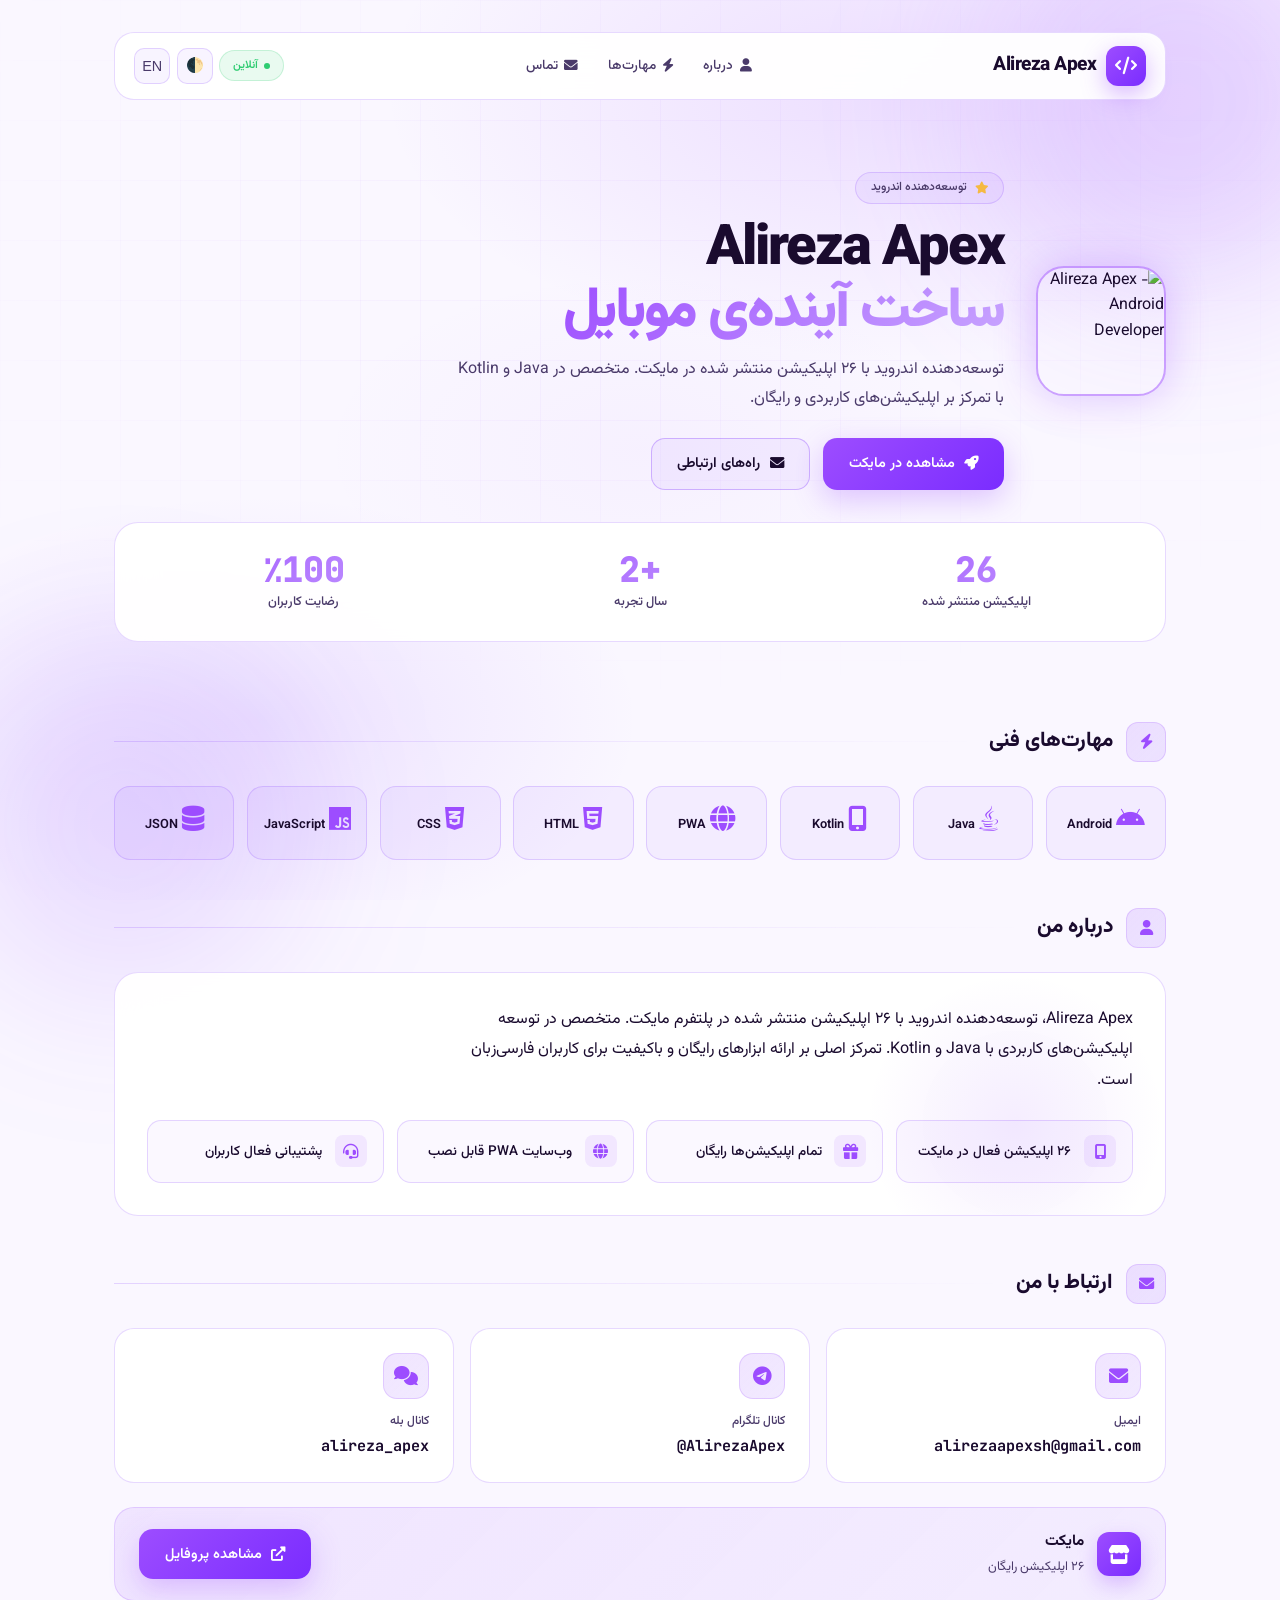
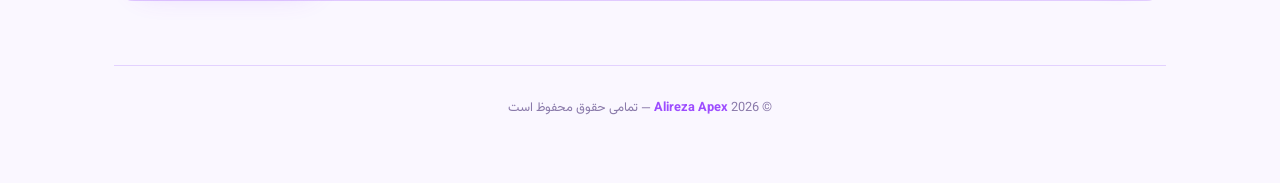
==== commit 43931b6e: "Update index.html نسخه تک صفحه‌ای" ====
--- a/index.html
+++ b/index.html
@@ -3,881 +3,627 @@
 <head>
     <meta charset="UTF-8">
     <meta name="viewport" content="width=device-width, initial-scale=1.0">
-    <title>Alireza Apex | Android Developer Iran | Myket Developer Apps</title>
-    <meta name="description" content="Alireza Apex is an Android Developer from Iran with 24 published applications on Myket. Download free Android apps, utilities, games, and tools.">
-    <meta name="keywords" content="Alireza Apex, Android Developer Iran, Myket developer apps, download Android apps, free Android apps, Persian Android developer, mobile apps, Android utilities, Iranian developer">
+    <title>Alireza Apex | Android Developer Iran</title>
+    <meta name="description" content="Alireza Apex - Android Developer from Iran with 26 published applications on Myket.">
+    <meta name="keywords" content="Alireza Apex, Android Developer Iran, Myket developer apps, download Android apps, free Android apps, Persian Android developer">
     <meta name="author" content="Alireza Apex">
     <meta name="robots" content="index, follow">
     <meta name="theme-color" content="#9d4dff">
-    
     <meta name="mobile-web-app-capable" content="yes">
     <meta name="apple-mobile-web-app-capable" content="yes">
     <meta name="apple-mobile-web-app-status-bar-style" content="black-translucent">
     <meta name="apple-mobile-web-app-title" content="Alireza Apex">
     <meta name="application-name" content="Alireza Apex">
-    
     <link rel="canonical" href="https://wzxqrmt-code.github.io/">
-    <link rel="apple-touch-icon" href="https://wzxqrmt-code.github.io/1780913134571.webp">
+    <link rel="apple-touch-icon" href="https://wzxqrmt-code.github.io/AlirezaApex.png">
     <link rel="manifest" href="./manifest.json">
-    
-    <meta property="og:title" content="Alireza Apex | Android Developer Iran | 24 Apps on Myket">
-    <meta property="og:description" content="Android Developer from Iran with 24 published apps on Myket. Download free Android applications, games, and tools.">
-    <meta property="og:image" content="https://wzxqrmt-code.github.io/1780913134571.webp">
+    <meta property="og:title" content="Alireza Apex | Android Developer Iran | 26 Apps">
+    <meta property="og:description" content="Android Developer from Iran with 26 published apps on Myket.">
+    <meta property="og:image" content="https://wzxqrmt-code.github.io/AlirezaApex.png">
     <meta property="og:url" content="https://wzxqrmt-code.github.io/">
     <meta property="og:type" content="website">
-    <link rel="icon" href="https://wzxqrmt-code.github.io/1780913134571.webp" type="image/webp">
-    
+    <link rel="icon" href="https://wzxqrmt-code.github.io/AlirezaApex.png" type="image/png">
     <script type="application/ld+json">
     {
       "@context": "https://schema.org",
       "@type": "Person",
       "name": "Alireza Apex",
-      "alternateName": "Alireza Apex",
       "url": "https://wzxqrmt-code.github.io/",
-      "description": "Android Developer from Iran with 24 published applications on Myket",
-      "sameAs": [
-        "https://myket.ir/developer/dev-99625/apps?lang=fa",
-        "https://t.me/AlirezaApex",
-        "https://ble.ir/alireza_apex"
-      ],
-      "image": "https://wzxqrmt-code.github.io/1780913134571.webp",
-      "mainEntityOfPage": "https://wzxqrmt-code.github.io/",
-      "knowsAbout": ["Android Development", "Mobile Applications", "Java", "Kotlin", "PWA"]
+      "description": "Android Developer from Iran with 26 published apps on Myket",
+      "sameAs": ["https://myket.ir/developer/dev-99625/apps?lang=fa", "https://t.me/AlirezaApex", "https://ble.ir/alireza_apex"],
+      "image": "https://wzxqrmt-code.github.io/AlirezaApex.png",
+      "knowsAbout": ["Android", "Java", "Kotlin", "PWA", "HTML", "CSS", "JavaScript", "JSON"]
     }
     </script>
-    
     <script data-goatcounter="https://alireza-apex.goatcounter.com/count" async src="//gc.zgo.at/count.js"></script>
-    
+    <link rel="stylesheet" href="https://cdnjs.cloudflare.com/ajax/libs/font-awesome/6.0.0-beta3/css/all.min.css">
+    <link href="https://fonts.googleapis.com/css2?family=Vazirmatn:wght@300;400;500;600;700;800;900&family=JetBrains+Mono:wght@400;500;700&display=swap" rel="stylesheet">
     <style>
         :root {
             --bg: #07070c;
-            --card: rgba(17, 17, 30, .75);
-            --border: rgba(255, 255, 255, .08);
-            --text: #ffffff;
-            --muted: #d1d1e0;
-            --accent-text: #e0d0ff;
+            --surface: rgba(255, 255, 255, 0.03);
+            --surface-hover: rgba(255, 255, 255, 0.06);
+            --border: rgba(255, 255, 255, 0.08);
+            --border-strong: rgba(255, 255, 255, 0.15);
+            --text: #f5f5f7;
+            --text-muted: #a0a0b0;
+            --text-dim: #5a5a64;
             --primary: #9d4dff;
             --primary2: #7a2cff;
-            --surface: rgba(255, 255, 255, .03);
-            --hover-glow: rgba(157, 77, 255, .4);
-            --input-bg: #10101b;
-            --logo-shadow: #9d4dff;
-            --scrollbar-thumb: #9d4dff;
-            --scrollbar-track: #1a1a2e;
-            --menu-bg: rgba(10, 10, 25, .95);
-            --toast-bg: #9d4dff;
-            --gradient-start: #fff;
-            --gradient-end: #c9a6ff;
-            --particle-color: rgba(157, 77, 255, 0.45);
-            --focus-ring: 0 0 0 3px rgba(157, 77, 255, 0.5);
-            --blob-1: rgba(157, 77, 255, 0.15);
-            --blob-2: rgba(122, 44, 255, 0.15);
-            --card-shadow: 0 0 40px rgba(157, 77, 255, .15);
-            --chat-bot-bg: rgba(157, 77, 255, 0.15);
-            --chat-user-bg: rgba(255, 255, 255, 0.05);
+            --gold: #f5b942;
+            --green: #2ecc71;
+            --card: rgba(17, 17, 30, 0.75);
+            --menu-bg: rgba(10, 10, 25, 0.95);
         }
         body.light-theme {
             --bg: #faf7ff;
-            --card: rgba(255, 255, 255, .95);
-            --border: rgba(122, 44, 255, .18);
+            --surface: rgba(122, 44, 255, 0.05);
+            --surface-hover: rgba(122, 44, 255, 0.1);
+            --border: rgba(122, 44, 255, 0.18);
+            --border-strong: rgba(122, 44, 255, 0.3);
             --text: #1a0b2e;
-            --muted: #4a3a6a;
-            --accent-text: #4a00b3;
-            --primary: #7a2cff;
-            --primary2: #5a1bff;
-            --surface: rgba(122, 44, 255, .05);
-            --hover-glow: rgba(122, 44, 255, .25);
-            --input-bg: #ffffff;
-            --logo-shadow: #6c2bd9;
-            --scrollbar-thumb: #7a2cff;
-            --scrollbar-track: #e8dcff;
-            --menu-bg: rgba(255, 250, 255, .98);
-            --toast-bg: #5a1bff;
-            --gradient-start: #2d004d;
-            --gradient-end: #7a2cff;
-            --particle-color: rgba(100, 30, 200, 0.25);
-            --focus-ring: 0 0 0 3px rgba(122, 44, 255, 0.4);
-            --blob-1: rgba(157, 77, 255, 0.12);
-            --blob-2: rgba(122, 44, 255, 0.1);
-            --card-shadow: 0 8px 32px rgba(122, 44, 255, .12), 0 0 0 1px rgba(122, 44, 255, .08);
-            --chat-bot-bg: rgba(122, 44, 255, 0.1);
-            --chat-user-bg: rgba(0, 0, 0, 0.04);
-        }
-        * { margin: 0; padding: 0; box-sizing: border-box; font-family: 'Vazirmatn', sans-serif; }
+            --text-muted: #4a3a6a;
+            --text-dim: #8a7aaa;
+            --card: rgba(255, 255, 255, 0.95);
+            --menu-bg: rgba(255, 250, 255, 0.98);
+        }
+        * { margin: 0; padding: 0; box-sizing: border-box; }
         html { scroll-behavior: smooth; }
-        body { background: var(--bg); color: var(--text); overflow-x: hidden; min-height: 100vh; transition: background .4s, color .4s; position: relative; }
-        body::before { content: ""; position: fixed; inset: 0; background: radial-gradient(circle at top right, #9d4dff22, transparent 35%), radial-gradient(circle at bottom left, #7a2cff22, transparent 35%), var(--bg); z-index: -2; transition: background .4s; }
-        
-        .bg-blobs { position: fixed; inset: 0; z-index: -1; overflow: hidden; pointer-events: none; }
-        .blob { position: absolute; border-radius: 50%; filter: blur(80px); opacity: 0.5; animation: blobFloat 20s ease-in-out infinite; }
-        .blob-1 { width: 400px; height: 400px; background: var(--blob-1); top: -100px; right: -100px; animation-delay: 0s; }
-        .blob-2 { width: 350px; height: 350px; background: var(--blob-2); bottom: -80px; left: -80px; animation-delay: -7s; }
-        .blob-3 { width: 300px; height: 300px; background: var(--blob-1); top: 50%; left: 50%; animation-delay: -14s; }
-        @keyframes blobFloat { 0%, 100% { transform: translate(0, 0) scale(1); } 33% { transform: translate(50px, -50px) scale(1.1); } 66% { transform: translate(-30px, 40px) scale(0.9); } }
-        
-        @media (prefers-reduced-motion: reduce) { 
-            .blob, .logo-icon::before, .hero h2, .typing-dot { animation: none !important; } 
-            .blob { filter: none !important; opacity: 0.3 !important; }
-        }
-        body.low-perf .blob { animation: none !important; filter: none !important; opacity: 0.2 !important; }
-        body.low-perf #particles { display: none !important; }
-        
-        #particles { position: fixed; inset: 0; z-index: -1; opacity: .65; pointer-events: none; }
+        body {
+            font-family: 'Vazirmatn', system-ui, sans-serif;
+            background: var(--bg);
+            color: var(--text);
+            line-height: 1.6;
+            min-height: 100vh;
+            overflow-x: hidden;
+            position: relative;
+            transition: background .4s, color .4s;
+        }
+        .bg-mesh {
+            position: fixed; inset: 0; z-index: -3;
+            background:
+                radial-gradient(ellipse 80% 60% at 70% 10%, rgba(157, 77, 255, 0.15), transparent 50%),
+                radial-gradient(ellipse 60% 50% at 20% 80%, rgba(122, 44, 255, 0.1), transparent 50%),
+                radial-gradient(ellipse 50% 40% at 50% 50%, rgba(157, 77, 255, 0.04), transparent 50%),
+                var(--bg);
+            transition: background .4s;
+        }
+        .bg-grid {
+            position: fixed; inset: 0; z-index: -2;
+            background-image:
+                linear-gradient(rgba(157, 77, 255, 0.04) 1px, transparent 1px),
+                linear-gradient(90deg, rgba(157, 77, 255, 0.04) 1px, transparent 1px);
+            background-size: 60px 60px;
+            mask-image: radial-gradient(ellipse 80% 60% at 50% 30%, black 30%, transparent 80%);
+            -webkit-mask-image: radial-gradient(ellipse 80% 60% at 50% 30%, black 30%, transparent 80%);
+        }
+        .orb { position: fixed; border-radius: 50%; filter: blur(80px); z-index: -2; animation: float 20s ease-in-out infinite; }
+        .orb-1 { width: 400px; height: 400px; background: rgba(157, 77, 255, 0.18); top: -100px; right: -100px; }
+        .orb-2 { width: 350px; height: 350px; background: rgba(122, 44, 255, 0.12); bottom: -100px; left: -50px; animation-delay: -5s; }
+        @keyframes float {
+            0%, 100% { transform: translate(0, 0) scale(1); }
+            33% { transform: translate(30px, -30px) scale(1.1); }
+            66% { transform: translate(-20px, 20px) scale(0.95); }
+        }
+        .container { max-width: 1100px; margin: 0 auto; padding: 2rem 1.5rem 4rem; position: relative; }
+        .header {
+            display: flex; justify-content: space-between; align-items: center;
+            padding: 0.8rem 1.2rem; margin-bottom: 2.5rem;
+            background: var(--card); backdrop-filter: blur(20px); -webkit-backdrop-filter: blur(20px);
+            border: 1px solid var(--border); border-radius: 20px;
+            position: sticky; top: 1rem; z-index: 100;
+        }
+        .logo { font-size: 1.2rem; font-weight: 800; color: var(--text); text-decoration: none; display: flex; align-items: center; gap: 0.6rem; letter-spacing: -0.5px; }
+        .logo-icon {
+            width: 40px; height: 40px; border-radius: 12px;
+            background: linear-gradient(135deg, var(--primary), var(--primary2));
+            display: grid; place-items: center; color: white; font-size: 1.1rem;
+            box-shadow: 0 8px 24px rgba(157, 77, 255, 0.4);
+        }
+        .header-links { display: flex; gap: 0.3rem; list-style: none; align-items: center; }
+        .header-links a {
+            text-decoration: none; font-weight: 500; font-size: 0.85rem; color: var(--text-muted);
+            transition: all 0.3s; padding: 0.5rem 0.8rem; border-radius: 10px;
+            display: flex; align-items: center; gap: 0.4rem;
+        }
+        .header-links a:hover { color: var(--text); background: var(--surface-hover); }
+        .header-actions { display: flex; gap: 0.4rem; align-items: center; }
+        .icon-btn {
+            width: 36px; height: 36px; border-radius: 10px; border: 1px solid var(--border);
+            background: var(--surface); color: var(--text-muted); cursor: pointer;
+            display: grid; place-items: center; font-size: 0.9rem; transition: all 0.3s;
+        }
+        .icon-btn:hover { color: var(--primary); border-color: var(--primary); }
+        .status-pill {
+            display: inline-flex; align-items: center; gap: 0.4rem;
+            padding: 0.35rem 0.8rem; background: rgba(46, 204, 113, 0.1);
+            border: 1px solid rgba(46, 204, 113, 0.2); border-radius: 100px;
+            font-size: 0.7rem; font-weight: 600; color: var(--green);
+        }
+        .status-dot { width: 6px; height: 6px; background: var(--green); border-radius: 50%; animation: pulse 2s infinite; }
+        @keyframes pulse {
+            0% { box-shadow: 0 0 0 0 rgba(46, 204, 113, 0.7); }
+            70% { box-shadow: 0 0 0 8px rgba(46, 204, 113, 0); }
+            100% { box-shadow: 0 0 0 0 rgba(46, 204, 113, 0); }
+        }
+        .hero { padding: 2rem 0; animation: fadeUp 0.8s ease-out; }
+        @keyframes fadeUp { from { opacity: 0; transform: translateY(20px); } to { opacity: 1; transform: translateY(0); } }
+        .hero-content { display: flex; align-items: center; gap: 2rem; flex-wrap: wrap; margin-bottom: 2rem; }
+        .hero-avatar {
+            width: 130px; height: 130px; border-radius: 28px; overflow: hidden; flex-shrink: 0;
+            border: 2px solid rgba(157, 77, 255, 0.5);
+            box-shadow: 0 0 40px rgba(157, 77, 255, 0.3);
+        }
+        .hero-avatar img { width: 100%; height: 100%; object-fit: cover; display: block; }
+        .hero-text { flex: 1; min-width: 250px; }
+        .hero-tag {
+            display: inline-flex; align-items: center; gap: 0.5rem;
+            padding: 0.35rem 0.9rem; background: var(--surface);
+            border: 1px solid var(--border); border-radius: 100px;
+            font-size: 0.75rem; font-weight: 500; color: var(--text-muted); margin-bottom: 1rem;
+        }
+        .hero-tag i { color: var(--gold); }
+        .hero h1 { font-size: clamp(2rem, 5vw, 3.5rem); font-weight: 900; letter-spacing: -2px; line-height: 1.1; margin-bottom: 0.8rem; }
+        .hero h1 .accent {
+            background: linear-gradient(135deg, var(--primary) 0%, #c9a6ff 100%);
+            -webkit-background-clip: text; -webkit-text-fill-color: transparent; background-clip: text;
+        }
+        .hero .sub { font-size: 1rem; color: var(--text-muted); max-width: 550px; margin-bottom: 1.5rem; line-height: 1.8; }
+        .hero-cta { display: flex; flex-wrap: wrap; gap: 0.8rem; }
+        .btn-primary {
+            background: linear-gradient(135deg, var(--primary), var(--primary2));
+            color: white; padding: 0.85rem 1.6rem; border-radius: 14px;
+            font-weight: 600; font-size: 0.9rem; text-decoration: none;
+            display: inline-flex; align-items: center; gap: 0.6rem; border: none; cursor: pointer;
+            transition: transform 0.2s, box-shadow 0.3s;
+            box-shadow: 0 10px 30px rgba(157, 77, 255, 0.3); font-family: inherit;
+        }
+        .btn-primary:hover { transform: translateY(-2px); box-shadow: 0 15px 40px rgba(157, 77, 255, 0.5); }
+        .btn-ghost {
+            background: var(--surface); color: var(--text); padding: 0.85rem 1.6rem;
+            border-radius: 14px; font-weight: 600; font-size: 0.9rem; text-decoration: none;
+            display: inline-flex; align-items: center; gap: 0.6rem;
+            border: 1px solid var(--border-strong); cursor: pointer; transition: all 0.3s; font-family: inherit;
+        }
+        .btn-ghost:hover { background: var(--surface-hover); border-color: var(--primary); color: var(--primary); }
+        .stats {
+            display: grid; grid-template-columns: repeat(3, 1fr); gap: 1rem;
+            padding: 1.8rem; background: var(--card); border: 1px solid var(--border);
+            border-radius: 24px; backdrop-filter: blur(20px);
+        }
+        .stat { text-align: center; }
+        .stat-num {
+            font-size: 2.2rem; font-weight: 900; line-height: 1;
+            background: linear-gradient(135deg, var(--primary), #c9a6ff);
+            -webkit-background-clip: text; -webkit-text-fill-color: transparent; background-clip: text;
+            margin-bottom: 0.3rem; font-family: 'JetBrains Mono', monospace;
+        }
+        .stat-label { font-size: 0.8rem; color: var(--text-muted); font-weight: 500; }
+        .section { margin: 3rem 0; }
+        .section-title {
+            display: flex; align-items: center; gap: 0.8rem;
+            font-size: 1.3rem; font-weight: 800; margin-bottom: 1.5rem;
+        }
+        .section-title i {
+            width: 40px; height: 40px; border-radius: 12px;
+            background: linear-gradient(135deg, rgba(157, 77, 255, 0.15), rgba(122, 44, 255, 0.1));
+            border: 1px solid rgba(157, 77, 255, 0.2);
+            display: grid; place-items: center; color: var(--primary); font-size: 0.95rem;
+        }
+        .section-title .line { flex: 1; height: 1px; background: linear-gradient(90deg, var(--border), transparent); }
+        .skills-grid { display: grid; grid-template-columns: repeat(auto-fill, minmax(120px, 1fr)); gap: 0.8rem; }
+        .skill-card {
+            background: var(--surface); border: 1px solid var(--border); border-radius: 16px;
+            padding: 1.2rem 0.8rem; text-align: center; transition: all 0.3s; cursor: pointer;
+            position: relative; overflow: hidden;
+        }
+        .skill-card:hover { transform: translateY(-4px); border-color: var(--primary); box-shadow: 0 10px 30px rgba(157, 77, 255, 0.2); }
+        .skill-card i { font-size: 1.6rem; margin-bottom: 0.5rem; color: var(--primary); }
+        .skill-card span { font-size: 0.8rem; font-weight: 600; color: var(--text); }
+        .about-card {
+            background: var(--card); border: 1px solid var(--border);
+            border-radius: 24px; padding: 2rem; backdrop-filter: blur(20px);
+            position: relative; overflow: hidden;
+        }
+        .about-card::before {
+            content: ''; position: absolute; top: 0; right: 0; width: 300px; height: 300px;
+            background: radial-gradient(circle, rgba(157, 77, 255, 0.1), transparent 70%); pointer-events: none;
+        }
+        .about-text { font-size: 1rem; color: var(--text); line-height: 1.9; margin-bottom: 1.5rem; max-width: 700px; position: relative; }
+        .about-features { display: grid; grid-template-columns: repeat(auto-fit, minmax(220px, 1fr)); gap: 0.8rem; position: relative; }
+        .feature {
+            display: flex; align-items: center; gap: 0.8rem; padding: 0.9rem 1rem;
+            background: rgba(157, 77, 255, 0.04); border: 1px solid var(--border);
+            border-radius: 14px; transition: all 0.3s;
+        }
+        .feature:hover { border-color: var(--primary); background: rgba(157, 77, 255, 0.08); }
+        .feature i { color: var(--primary); font-size: 0.95rem; width: 32px; height: 32px; background: rgba(157, 77, 255, 0.1); border-radius: 8px; display: grid; place-items: center; flex-shrink: 0; }
+        .feature span { font-size: 0.85rem; font-weight: 500; color: var(--text); }
+        .contact-grid { display: grid; grid-template-columns: repeat(auto-fit, minmax(260px, 1fr)); gap: 1rem; }
+        .contact-card {
+            background: var(--card); border: 1px solid var(--border);
+            border-radius: 20px; padding: 1.5rem; text-decoration: none;
+            transition: all 0.3s; display: block; position: relative; overflow: hidden;
+        }
+        .contact-card:hover { border-color: var(--primary); transform: translateY(-4px); box-shadow: 0 15px 40px rgba(157, 77, 255, 0.15); }
+        .contact-icon {
+            width: 46px; height: 46px; border-radius: 14px;
+            background: linear-gradient(135deg, rgba(157, 77, 255, 0.15), rgba(122, 44, 255, 0.1));
+            border: 1px solid rgba(157, 77, 255, 0.2);
+            display: grid; place-items: center; color: var(--primary); font-size: 1.2rem; margin-bottom: 0.8rem;
+        }
+        .contact-label { font-size: 0.75rem; color: var(--text-muted); margin-bottom: 0.2rem; font-weight: 500; }
+        .contact-value { font-size: 0.95rem; font-weight: 700; color: var(--text); font-family: 'JetBrains Mono', monospace; direction: ltr; text-align: right; }
+        .myket-banner {
+            margin-top: 1.5rem;
+            background: linear-gradient(135deg, rgba(157, 77, 255, 0.1), rgba(122, 44, 255, 0.05));
+            border: 1px solid rgba(157, 77, 255, 0.2); border-radius: 20px;
+            padding: 1.3rem 1.5rem; display: flex; align-items: center; justify-content: space-between;
+            gap: 1rem; flex-wrap: wrap;
+        }
+        .myket-info { display: flex; align-items: center; gap: 0.8rem; }
+        .myket-icon {
+            width: 44px; height: 44px; border-radius: 12px;
+            background: linear-gradient(135deg, var(--primary), var(--primary2));
+            display: grid; place-items: center; color: white; font-size: 1.2rem;
+            box-shadow: 0 8px 20px rgba(157, 77, 255, 0.3);
+        }
+        .myket-text strong { display: block; color: var(--text); font-size: 0.95rem; }
+        .myket-text small { color: var(--text-muted); font-size: 0.8rem; }
+        .footer {
+            margin-top: 4rem; padding-top: 2rem; border-top: 1px solid var(--border);
+            text-align: center;
+        }
+        .footer-text { color: var(--text-dim); font-size: 0.8rem; }
+        .footer-text strong { color: var(--primary); }
+        .reveal { opacity: 0; transform: translateY(30px); transition: opacity 0.8s ease-out, transform 0.8s ease-out; }
+        .reveal.visible { opacity: 1; transform: translateY(0); }
+        @media (max-width: 768px) {
+            .container { padding: 1rem 1rem 3rem; }
+            .header { padding: 0.7rem 0.9rem; }
+            .header-links a span { display: none; }
+            .status-pill { display: none; }
+            .hero-avatar { width: 100px; height: 100px; border-radius: 20px; }
+            .stats { grid-template-columns: 1fr; gap: 1.2rem; padding: 1.3rem; }
+            .myket-banner { flex-direction: column; text-align: center; }
+            .myket-info { flex-direction: column; }
+        }
         ::-webkit-scrollbar { width: 8px; }
-        ::-webkit-scrollbar-track { background: var(--scrollbar-track); border-radius: 10px; }
-        ::-webkit-scrollbar-thumb { background: var(--scrollbar-thumb); border-radius: 10px; box-shadow: 0 0 10px #9d4dff88; }
-        .container { width: min(1100px, 92%); margin: auto; }
-        .reveal { opacity: 0; transform: translateY(30px); }
-        .reveal.visible { opacity: 1; transform: translateY(0); transition: opacity .8s, transform .8s; }
-        .loading-screen { position: fixed; inset: 0; background: #07070c; display: flex; align-items: center; justify-content: center; z-index: 9999; transition: opacity .6s, visibility .6s; }
-        body.light-theme .loading-screen { background: #faf7ff; }
-        .loader { width: 60px; height: 60px; border-radius: 50%; border: 4px solid rgba(157, 77, 255, .3); border-top-color: #9d4dff; animation: spin 1s linear infinite; box-shadow: 0 0 20px #9d4dff88; }
-        @keyframes spin { to { transform: rotate(360deg); } }
-        .top-bar { display: flex; justify-content: flex-end; gap: 10px; padding: 10px 0; flex-wrap: wrap; }
-        .hamburger-btn, .theme-btn, .lang-btn { background: rgba(157, 77, 255, .15); border: 1px solid rgba(157, 77, 255, .4); color: #d8beff; padding: 8px 16px; border-radius: 20px; cursor: pointer; font-weight: 700; font-size: .9rem; backdrop-filter: blur(10px); transition: .3s; display: flex; align-items: center; gap: 5px; box-shadow: 0 0 8px #9d4dff44; }
-        body.light-theme .hamburger-btn, body.light-theme .theme-btn, body.light-theme .lang-btn { color: #4a00b3; background: rgba(122, 44, 255, .1); border-color: rgba(122, 44, 255, .3); }
-        .hamburger-btn:hover, .theme-btn:hover, .lang-btn:hover { background: rgba(157, 77, 255, .3); box-shadow: 0 0 20px #9d4dff; }
-        body.light-theme .hamburger-btn:hover, body.light-theme .theme-btn:hover, body.light-theme .lang-btn:hover { background: rgba(122, 44, 255, .2); box-shadow: 0 0 20px rgba(122, 44, 255, .4); }
-        .hamburger-btn { display: none; font-size: 1.3rem; padding: 6px 14px; }
-        .theme-btn { transition: transform .4s, background .3s, box-shadow .3s; }
-        .theme-btn.rotating { transform: rotate(360deg); }
-        @media(max-width:768px) { .hamburger-btn { display: flex; } .top-bar .lang-btn, .top-bar .theme-btn { display: none; } .top-bar { justify-content: space-between; } }
-        .mobile-menu { position: fixed; top: 0; inset-inline-start: 0; width: 100%; height: 100%; background: var(--menu-bg); backdrop-filter: blur(20px); z-index: 8888; display: flex; flex-direction: column; align-items: center; justify-content: center; gap: 18px; transform: translateX(100%); transition: transform .3s; }
-        [dir="ltr"] .mobile-menu { transform: translateX(-100%); }
-        .mobile-menu.active { transform: translateX(0); }
-        .mobile-menu button { background: rgba(157, 77, 255, .2); border: 1px solid rgba(157, 77, 255, .4); color: white; padding: 16px 30px; border-radius: 20px; font-size: 1.2rem; cursor: pointer; width: 80%; }
-        body.light-theme .mobile-menu button { color: #1a0b2e; background: rgba(122, 44, 255, .15); border-color: rgba(122, 44, 255, .3); }
-        header { padding: 35px 0; }
-        .nav { display: flex; justify-content: center; gap: 15px; align-items: center; flex-wrap: wrap; }
-        .logo-box { display: flex; align-items: center; gap: 15px; background: var(--surface); border: 1px solid var(--border); padding: 12px 22px; border-radius: 30px; backdrop-filter: blur(18px); box-shadow: 0 0 30px rgba(157, 77, 255, .2); position: relative; }
-        body.light-theme .logo-box { box-shadow: 0 4px 20px rgba(122, 44, 255, .15); background: rgba(255, 255, 255, .7); }
-        .logo-icon { width: 58px; height: 58px; border-radius: 50%; background: radial-gradient(circle at 30% 30%, rgba(255, 255, 255, .3), rgba(157, 77, 255, .15)); border: 2px solid var(--logo-shadow); box-shadow: 0 0 25px var(--logo-shadow), 0 0 50px rgba(157, 77, 255, .6), inset 0 0 15px rgba(157, 77, 255, .4); display: flex; align-items: center; justify-content: center; font-size: 2.2rem; font-weight: 900; color: #fff; text-shadow: 0 0 15px #fff, 0 0 30px #9d4dff; position: relative; }
-        body.light-theme .logo-icon { background: radial-gradient(circle at 30% 30%, rgba(255, 255, 255, .5), rgba(122, 44, 255, .2)); color: #fff; }
-        .logo-icon::before { content: ""; position: absolute; inset: -8px; border-radius: 50%; background: transparent; box-shadow: 0 0 40px #b88cff, 0 0 80px #9d4dff; opacity: 0; transition: opacity 1s ease-in-out; pointer-events: none; }
-        .logo-box.animate .logo-icon::before { animation: logoGlow 2s ease-in-out infinite alternate; }
-        @keyframes logoGlow { 0% { opacity: .2; } 50% { opacity: .8; } 100% { opacity: .2; } }
-        .logo-box h1 { font-size: 1.2rem; font-weight: 800; }
-        .hero { padding: 60px 0 40px; text-align: center; }
-        .hero-card, .card { background: var(--card); border: 1px solid var(--border); border-radius: 35px; padding: 40px 25px; backdrop-filter: blur(25px); box-shadow: var(--card-shadow); transition: transform .3s, box-shadow .3s; position: relative; overflow: hidden; }
-        .hero-card::before, .card::before { content: ""; position: absolute; top: 0; left: -100%; width: 100%; height: 100%; background: linear-gradient(90deg, transparent, rgba(255,255,255,0.08), transparent); transition: left .8s; pointer-events: none; }
-        .hero-card:hover::before, .card:hover::before { left: 100%; }
-        body.light-theme .hero-card::before, body.light-theme .card::before { background: linear-gradient(90deg, transparent, rgba(122, 44, 255, 0.08), transparent); }
-        .hero-card:hover, .card:hover { transform: translateY(-4px); box-shadow: 0 0 60px var(--hover-glow); }
-        body.light-theme .hero-card:hover, body.light-theme .card:hover { box-shadow: 0 12px 40px rgba(122, 44, 255, .2); }
-        .hero h2 { font-size: clamp(2rem, 5vw, 4rem); font-weight: 800; background: linear-gradient(90deg, var(--gradient-start), var(--gradient-end), var(--gradient-start)); background-size: 200% auto; -webkit-background-clip: text; -webkit-text-fill-color: transparent; background-clip: text; margin-bottom: 15px; animation: gradientShift 4s ease-in-out infinite; }
-        @keyframes gradientShift { 0%, 100% { background-position: 0% center; } 50% { background-position: 100% center; } }
-        .hero p { max-width: 700px; margin: auto; color: var(--muted); line-height: 2; font-size: 1.1rem; }
-        .hero-banner { display: block; max-width: 100%; height: auto; margin: 20px auto; border-radius: 16px; box-shadow: 0 0 20px rgba(157, 77, 255, .3); }
-        body.light-theme .hero-banner { box-shadow: 0 8px 30px rgba(122, 44, 255, .25); }
-        .myket-btn, .apps-main-btn { display: inline-block; margin-top: 30px; padding: 14px 30px; border-radius: 999px; text-decoration: none; color: white; font-weight: 700; background: linear-gradient(135deg, var(--primary), var(--primary2)); box-shadow: 0 0 25px #9d4dff88; transition: transform .3s, box-shadow .3s; position: relative; overflow: hidden; cursor: pointer; border: none; }
-        .myket-btn:hover, .apps-main-btn:hover { transform: translateY(-4px); box-shadow: 0 0 40px #9d4dff; }
-        .section { margin-top: 40px; }
-        .card { border-radius: 30px; padding: 30px; }
-        .info-card { border-color: rgba(157, 77, 255, .4); box-shadow: 0 0 30px rgba(157, 77, 255, .25); }
-        body.light-theme .info-card { border-color: rgba(122, 44, 255, .25); box-shadow: 0 8px 30px rgba(122, 44, 255, .15); }
-        .info-grid { display: flex; flex-direction: column; gap: 15px; margin-top: 15px; }
-        .info-row { display: flex; justify-content: space-between; align-items: center; background: var(--surface); padding: 12px 16px; border-radius: 16px; border: 1px solid var(--border); }
-        .info-label { color: var(--muted); font-size: .95rem; }
-        .info-value { font-weight: 700; color: var(--accent-text); display: flex; align-items: center; gap: 8px; }
-        .status-indicator { width: 10px; height: 10px; border-radius: 50%; background: #00ff88; box-shadow: 0 0 10px #00ff88; animation: pulse 2s infinite; }
-        @keyframes pulse { 0%, 100% { opacity: 1; transform: scale(1); } 50% { opacity: .6; transform: scale(1.2); } }
-        .latest-changes-row { flex-direction: column; align-items: flex-start; gap: 10px; }
-        .latest-changes-row .info-value { width: 100%; line-height: 1.9; flex-direction: column; align-items: flex-start; }
-        .title { font-size: 1.5rem; font-weight: 800; margin-bottom: 20px; color: var(--accent-text); }
-        .contact-grid { display: grid; grid-template-columns: repeat(auto-fit, minmax(240px, 1fr)); gap: 18px; margin-top: 15px; }
-        .info-box { background: var(--surface); border: 1px solid var(--border); border-radius: 20px; padding: 20px; transition: transform .3s, box-shadow .3s; }
-        .info-box:hover { transform: translateY(-3px); box-shadow: 0 8px 25px var(--hover-glow); }
-        .label { font-size: .9rem; color: var(--muted); margin-bottom: 8px; }
-        .value { font-size: 1.05rem; font-weight: 700; word-break: break-word; color: var(--text); }
-        .copy-btn, .submit-btn { margin-top: 12px; padding: 10px 18px; border: none; cursor: pointer; border-radius: 999px; background: linear-gradient(135deg, var(--primary), var(--primary2)); color: white; font-weight: 700; box-shadow: 0 0 15px #9d4dff66; transition: box-shadow .3s, transform .3s; position: relative; overflow: hidden; }
-        .copy-btn:hover, .submit-btn:hover { box-shadow: 0 0 30px #9d4dff; transform: translateY(-2px); }
-        .ripple { position: absolute; border-radius: 50%; background: rgba(255, 255, 255, 0.5); transform: scale(0); animation: rippleAnim 0.6s ease-out; pointer-events: none; }
-        @keyframes rippleAnim { to { transform: scale(4); opacity: 0; } }
-        form { margin-top: 20px; }
-        input, textarea { width: 100%; background: var(--input-bg); border: 1px solid var(--border); padding: 14px; border-radius: 16px; color: var(--text); margin-bottom: 12px; outline: none; font-family: inherit; transition: border-color .3s, box-shadow .3s; }
-        body.light-theme input, body.light-theme textarea { background: #ffffff; border-color: rgba(122, 44, 255, .2); color: #1a0b2e; }
-        input::placeholder, textarea::placeholder { color: #6b6b80; }
-        body.light-theme input::placeholder, body.light-theme textarea::placeholder { color: #8a7aaa; }
-        input:focus, textarea:focus { border-color: #9d4dff; box-shadow: 0 0 0 3px rgba(157, 77, 255, 0.2); }
-        body.light-theme input:focus, body.light-theme textarea:focus { border-color: #7a2cff; box-shadow: 0 0 0 3px rgba(122, 44, 255, 0.15); }
-        :focus-visible { outline: 2px solid #9d4dff; outline-offset: 2px; }
-        textarea { resize: none; min-height: 130px; }
-        footer { text-align: center; padding: 50px 0 30px; color: var(--muted); font-size: .9rem; }
-        .toast { position: fixed; bottom: 25px; left: 50%; transform: translateX(-50%) translateY(100px); background: var(--toast-bg); padding: 12px 25px; border-radius: 999px; color: white; font-weight: 700; opacity: 0; pointer-events: none; transition: opacity .35s, transform .35s; z-index: 9999; box-shadow: 0 8px 30px rgba(157, 77, 255, .4); }
-        .toast.show { opacity: 1; transform: translateX(-50%) translateY(0); }
-        .top-btn { position: fixed; left: 20px; bottom: 20px; width: 55px; height: 55px; border: none; border-radius: 50%; cursor: pointer; font-size: 20px; background: linear-gradient(135deg, var(--primary), var(--primary2)); color: white; display: none; align-items: center; justify-content: center; box-shadow: 0 0 25px #9d4dff88; z-index: 50; transition: transform .3s; }
-        .top-btn:hover { transform: translateY(-4px); }
-        .progress-ring { position: absolute; top: -5px; left: -5px; width: 65px; height: 65px; pointer-events: none; }
-        .progress-ring circle { fill: none; stroke: #9d4dff88; stroke-width: 4; stroke-linecap: round; stroke-dasharray: 188.5; stroke-dashoffset: 188.5; }
-        .share-btn { position: fixed; left: 20px; bottom: 90px; width: 45px; height: 45px; border: none; border-radius: 50%; cursor: pointer; background: rgba(157, 77, 255, .3); border: 1px solid rgba(157, 77, 255, .5); color: white; font-size: 18px; display: none; backdrop-filter: blur(5px); z-index: 50; align-items: center; justify-content: center; transition: transform .3s; }
-        .share-btn:hover { transform: translateY(-3px); }
-        body.light-theme .share-btn { background: rgba(122, 44, 255, .2); border-color: rgba(122, 44, 255, .4); color: #4a00b3; }
-        @media(min-width:769px) { .share-btn { display: flex; } }
-        @media(max-width:768px) { .hero-card, .card { padding: 30px 20px; } .logo-box h1 { font-size: 1rem; } }
-        @media(max-width:480px) { .hero h2 { font-size: 1.8rem; } .title { font-size: 1.3rem; } }
-        .seo-content { margin-top: 40px; font-size: .95rem; color: var(--muted); line-height: 2; text-align: center; opacity: .8; }
-        .sr-only { position: absolute; width: 1px; height: 1px; padding: 0; margin: -1px; overflow: hidden; clip: rect(0,0,0,0); white-space: nowrap; border: 0; }
-        
-        .featured-apps-grid { display: grid; grid-template-columns: repeat(auto-fill, minmax(280px, 1fr)); gap: 16px; margin-bottom: 20px; }
-        .featured-app-item { background: var(--surface); border: 1px solid var(--border); border-radius: 16px; padding: 20px; transition: all 0.3s; display: flex; flex-direction: column; justify-content: center; align-items: center; text-align: center; min-height: 100px; text-decoration: none; }
-        .featured-app-item:hover { transform: translateY(-3px); box-shadow: 0 8px 25px var(--hover-glow); border-color: var(--primary); }
-        .featured-app-name { font-weight: 800; font-size: 1.05rem; color: var(--text); line-height: 1.5; }
-        .badge-new { display: inline-block; background: #00c853; color: white; padding: 3px 10px; border-radius: 12px; font-size: .7rem; font-weight: 700; margin-right: 6px; animation: pulse 2s infinite; }
-        
-        @media (max-width: 768px) { .featured-apps-grid { grid-template-columns: 1fr; } }
-        
-        /* FAQ / AI Chat Styles */
-        .faq-intro { background: var(--chat-bot-bg); border-radius: 18px; padding: 20px 24px; margin-bottom: 25px; display: flex; gap: 12px; align-items: flex-start; }
-        .faq-avatar { width: 44px; height: 44px; border-radius: 50%; background: var(--primary); display: flex; align-items: center; justify-content: center; font-size: 1.4rem; flex-shrink: 0; }
-        .faq-intro p { color: var(--text); line-height: 1.9; font-size: .95rem; }
-        .faq-category { margin-bottom: 20px; }
-        .faq-cat-header { display: flex; align-items: center; gap: 10px; padding: 14px 18px; background: var(--surface); border: 1px solid var(--border); border-radius: 16px; cursor: pointer; font-weight: 700; color: var(--accent-text); transition: all .3s; margin-bottom: 8px; }
-        .faq-cat-header:hover { border-color: var(--primary); background: rgba(157, 77, 255, 0.08); }
-        .faq-cat-header .arrow { margin-inline-start: auto; transition: transform .3s; }
-        .faq-cat-header.open .arrow { transform: rotate(180deg); }
-        .faq-cat-icon { font-size: 1.3rem; }
-        .faq-questions { display: none; padding: 5px 0; }
-        .faq-questions.open { display: block; }
-        .faq-question-item { background: var(--surface); border: 1px solid var(--border); border-radius: 14px; margin-bottom: 6px; overflow: hidden; transition: all .3s; }
-        .faq-question-item:hover { border-color: rgba(157, 77, 255, 0.4); }
-        .faq-q { padding: 14px 18px; cursor: pointer; font-weight: 600; color: var(--text); display: flex; align-items: center; justify-content: space-between; gap: 10px; }
-        .faq-q::after { content: "▸"; color: var(--primary); transition: transform .3s; font-size: .9rem; }
-        .faq-question-item.open .faq-q::after { transform: rotate(90deg); }
-        .faq-a { max-height: 0; overflow: hidden; transition: max-height .4s ease, padding .4s ease; }
-        .faq-question-item.open .faq-a { max-height: 300px; }
-        .faq-a-inner { padding: 0 18px 16px; color: var(--muted); line-height: 2; font-size: .93rem; display: flex; gap: 10px; align-items: flex-start; }
-        .faq-a-avatar { width: 28px; height: 28px; border-radius: 50%; background: var(--primary); display: flex; align-items: center; justify-content: center; font-size: .8rem; flex-shrink: 0; }
-        .faq-search { width: 100%; background: var(--input-bg); border: 1px solid var(--border); padding: 14px 18px; border-radius: 16px; color: var(--text); margin-bottom: 20px; outline: none; font-family: inherit; transition: border-color .3s, box-shadow .3s; }
-        .faq-search:focus { border-color: #9d4dff; box-shadow: 0 0 0 3px rgba(157, 77, 255, 0.2); }
-        
-        .install-banner { position: fixed; bottom: 20px; left: 50%; transform: translateX(-50%) translateY(150%); background: linear-gradient(135deg, var(--primary), var(--primary2)); border: 1px solid var(--border); border-radius: 20px; padding: 15px 20px; display: flex; align-items: center; gap: 15px; box-shadow: 0 10px 40px rgba(157, 77, 255, 0.4); backdrop-filter: blur(20px); z-index: 9998; max-width: min(500px, 92%); width: 100%; transition: transform .5s cubic-bezier(.34,1.56,.64,1); }
-        .install-banner.visible { transform: translateX(-50%) translateY(0); }
-        .install-content { display: flex; align-items: center; gap: 12px; flex: 1; }
-        .install-icon { font-size: 2rem; }
-        .install-text { display: flex; flex-direction: column; gap: 2px; }
-        .install-text strong { color: white; font-size: 1rem; }
-        .install-text span { color: rgba(255,255,255,.8); font-size: .85rem; }
-        .install-actions { display: flex; gap: 8px; align-items: center; }
-        .install-dismiss { background: rgba(255,255,255,.2); border: none; color: white; width: 30px; height: 30px; border-radius: 50%; cursor: pointer; font-size: 1rem; display: flex; align-items: center; justify-content: center; transition: background .3s; }
-        .install-dismiss:hover { background: rgba(255,255,255,.35); }
-        .install-btn { background: white; color: var(--primary); border: none; padding: 10px 20px; border-radius: 999px; font-weight: 700; cursor: pointer; font-size: .95rem; transition: transform .3s, box-shadow .3s; }
-        .install-btn:hover { transform: scale(1.05); box-shadow: 0 5px 20px rgba(255,255,255,.4); }
-        @media(max-width:480px) { .install-text span { display: none; } .install-banner { padding: 12px 15px; } }
-        
-        .update-banner { position: fixed; top: 20px; left: 50%; transform: translateX(-50%) translateY(-200%); background: linear-gradient(135deg, #00c853, #009624); border-radius: 20px; padding: 12px 20px; display: flex; align-items: center; gap: 12px; box-shadow: 0 10px 40px rgba(0, 200, 83, 0.4); z-index: 9997; max-width: min(500px, 92%); width: 100%; transition: transform .5s cubic-bezier(.34,1.56,.64,1); color: white; }
-        .update-banner.visible { transform: translateX(-50%) translateY(0); }
-        .update-banner-icon { font-size: 1.5rem; animation: bounce 1s infinite; }
-        @keyframes bounce { 0%, 100% { transform: translateY(0); } 50% { transform: translateY(-5px); } }
-        .update-banner-text { flex: 1; font-weight: 700; font-size: .95rem; }
-        .update-banner-btn { background: white; color: #009624; border: none; padding: 8px 16px; border-radius: 999px; font-weight: 700; cursor: pointer; font-size: .85rem; transition: transform .3s; }
-        .update-banner-btn:hover { transform: scale(1.05); }
-        .update-banner-dismiss { background: rgba(255,255,255,.2); border: none; color: white; width: 28px; height: 28px; border-radius: 50%; cursor: pointer; font-size: .9rem; display: flex; align-items: center; justify-content: center; }
-        
-        @media (hover: hover) { .tilt-card { transform-style: preserve-3d; transition: transform .2s ease-out; } }
+        ::-webkit-scrollbar-track { background: var(--bg); }
+        ::-webkit-scrollbar-thumb { background: var(--border-strong); border-radius: 5px; }
+        ::-webkit-scrollbar-thumb:hover { background: var(--primary); }
+        ::selection { background: var(--primary); color: white; }
     </style>
-    <link rel="preload" href="https://fonts.googleapis.com/css2?family=Vazirmatn:wght@400;700;800&display=swap" as="style" onload="this.onload=null;this.rel='stylesheet'">
-    <noscript><link href="https://fonts.googleapis.com/css2?family=Vazirmatn:wght@400;700;800&display=swap" rel="stylesheet"></noscript>
 </head>
 <body>
-    <div class="bg-blobs" aria-hidden="true">
-        <div class="blob blob-1"></div>
-        <div class="blob blob-2"></div>
-        <div class="blob blob-3"></div>
-    </div>
-    <div class="loading-screen" id="loadingScreen"><div class="loader"></div></div>
-    <canvas id="particles"></canvas>
+    <div class="bg-mesh"></div>
+    <div class="bg-grid"></div>
+    <div class="orb orb-1"></div>
+    <div class="orb orb-2"></div>
 
     <div class="container">
-        <div class="top-bar">
-            <button class="hamburger-btn" id="hamburgerBtn" aria-label="باز کردن منو" aria-expanded="false">☰</button>
-            <button class="theme-btn" id="themeToggle" aria-label="تغییر تم">🌓</button>
-            <button class="lang-btn" id="langToggle" aria-label="تغییر زبان">EN</button>
-        </div>
-
-        <header>
-            <div class="nav">
-                <div class="logo-box" id="logoBox">
-                    <div class="logo-icon" aria-hidden="true">A</div>
-                    <h1 data-i18n="brand_name">Alireza Apex</h1>
+        <header class="header">
+            <a href="#" class="logo">
+                <div class="logo-icon"><i class="fas fa-code"></i></div>
+                <span data-i18n="brand_name">Alireza Apex</span>
+            </a>
+            <ul class="header-links">
+                <li><a href="#about"><i class="fas fa-user"></i> <span data-i18n="nav_about">درباره</span></a></li>
+                <li><a href="#skills"><i class="fas fa-bolt"></i> <span data-i18n="nav_skills">مهارت‌ها</span></a></li>
+                <li><a href="#contact"><i class="fas fa-envelope"></i> <span data-i18n="nav_contact">تماس</span></a></li>
+            </ul>
+            <div class="header-actions">
+                <div class="status-pill"><span class="status-dot"></span> <span data-i18n="status_online">آنلاین</span></div>
+                <button class="icon-btn" id="themeToggle" aria-label="تغییر تم">🌓</button>
+                <button class="icon-btn" id="langToggle" aria-label="تغییر زبان">EN</button>
+            </div>
+        </header>
+
+        <section class="hero">
+            <div class="hero-content">
+                <div class="hero-avatar">
+                    <img src="./AlirezaApex.png" alt="Alireza Apex - Android Developer" width="130" height="130">
                 </div>
-            </div>
-        </header>
-
-        <div id="mainContent">
-            <section class="hero reveal">
-                <div class="hero-card tilt-card">
-                    <h2 data-i18n="hero_title">Alireza Apex</h2>
-                    <img src="https://wzxqrmt-code.github.io/1780913134571.webp" alt="Alireza Apex - Android Developer Iran" width="752" height="1280" loading="lazy" class="hero-banner">
-                    <p data-i18n="hero_desc">۲۴ اپلیکیشن منتشر شده در مایکت، حاصل تلاش مستمر در توسعه‌ی اندروید.</p>
-                    <a class="myket-btn" data-i18n="myket_btn" href="https://myket.ir/developer/dev-99625/apps?lang=fa" target="_blank" rel="noopener">🌐 مشاهده همه در مایکت</a>
-                </div>
-            </section>
-
-            <section class="section reveal">
-                <div class="card tilt-card">
-                    <div class="title" data-i18n="featured_apps_title">⭐ اپلیکیشن‌های برتر</div>
-                    <div class="featured-apps-grid" id="featuredAppsGrid"></div>
-                    <div style="text-align:center; margin-top:15px;">
-                        <a href="./apps" class="apps-main-btn" data-i18n="view_all_apps_btn">📱 مشاهده همه اپلیکیشن‌ها</a>
+                <div class="hero-text">
+                    <div class="hero-tag"><i class="fas fa-star"></i> <span data-i18n="hero_tag">توسعه‌دهنده اندروید</span></div>
+                    <h1 data-i18n="hero_title">Alireza Apex<br><span class="accent">ساخت آینده‌ی موبایل</span></h1>
+                    <p class="sub" data-i18n="hero_desc">توسعه‌دهنده اندروید با ۲۶ اپلیکیشن منتشر شده در مایکت. متخصص در Java و Kotlin با تمرکز بر اپلیکیشن‌های کاربردی و رایگان.</p>
+                    <div class="hero-cta">
+                        <a href="https://myket.ir/developer/dev-99625/apps?lang=fa" target="_blank" rel="noopener" class="btn-primary"><i class="fas fa-rocket"></i> <span data-i18n="myket_btn">مشاهده در مایکت</span></a>
+                        <a href="#contact" class="btn-ghost"><i class="fas fa-envelope"></i> <span data-i18n="contact_btn">راه‌های ارتباطی</span></a>
                     </div>
                 </div>
-            </section>
-
-            <section class="section reveal">
-                <div class="card tilt-card">
-                    <div class="title">🤖 دستیار هوشمند Alireza Apex</div>
-                    <div class="faq-intro" id="faqIntro">
-                        <div class="faq-avatar">🤖</div>
-                        <p data-i18n="faq_intro">سلام! 👋 من دستیار مجازی Alireza Apex هستم. اینجا می‌تونی هر سوالی درباره اپلیکیشن‌ها، توسعه‌دهنده، مایکت و مسائل فنی داشته باشی از من بپرسی.</p>
-                    </div>
-                    <input type="text" class="faq-search" id="faqSearch" data-i18n-placeholder="faq_search_placeholder" placeholder="🔍 جستجو بین سوالات...">
-                    <div id="faqContainer"></div>
+            </div>
+            <div class="stats">
+                <div class="stat">
+                    <div class="stat-num" id="statApps">26</div>
+                    <div class="stat-label" data-i18n="stat_apps">اپلیکیشن منتشر شده</div>
                 </div>
-            </section>
-
-            <section class="section reveal">
-                <div class="card tilt-card">
-                    <div class="title" data-i18n="about_title">👤 درباره Alireza Apex</div>
-                    <p data-i18n="about_text" style="color:var(--muted);line-height:2.2;font-size:1.05rem">توسعه‌دهنده‌ی اندروید با ۲۴ اپلیکیشن منتشر شده در پلتفرم مایکت. تمرکز اصلی بر ارائه‌ی راهکارهای کاربردی و باکیفیت برای کاربران فارسی‌زبان است.</p>
+                <div class="stat">
+                    <div class="stat-num">+2</div>
+                    <div class="stat-label" data-i18n="stat_years">سال تجربه</div>
                 </div>
-            </section>
-
-            <section class="section reveal">
-                <div class="card tilt-card">
-                    <div class="title" data-i18n="contact_title">📬 ارتباط با Alireza Apex</div>
-                    <div class="contact-grid">
-                        <div class="info-box">
-                            <div class="label" data-i18n="id_label">آیدی تمامی پیام‌رسان‌ها</div>
-                            <div class="value">@WZXQRMT</div>
-                            <button class="copy-btn" id="copyIdBtn" data-i18n="copy_btn">📋 کپی آیدی</button>
-                        </div>
-                        <div class="info-box">
-                            <div class="label" data-i18n="email_label">ایمیل</div>
-                            <div class="value">alirezaapexsh@gmail.com</div>
-                            <button class="copy-btn" id="copyEmailBtn" data-i18n="copy_email_btn">📋 کپی ایمیل</button>
-                        </div>
-                        <div class="info-box">
-                            <div class="label" data-i18n="ble_channel">کانال رسمی در پیام‌رسان بله</div>
-                            <button class="copy-btn" id="bleBtn" data-i18n="ble_btn">ورود به کانال</button>
-                        </div>
-                        <div class="info-box">
-                            <div class="label" data-i18n="telegram_channel">کانال رسمی در تلگرام</div>
-                            <button class="copy-btn" id="telegramBtn" data-i18n="telegram_btn">ورود به کانال</button>
-                        </div>
-                    </div>
-                    <form id="contactForm" novalidate>
-                        <label for="nameInput" class="sr-only" data-i18n="label_name">نام</label>
-                        <input type="text" id="nameInput" data-i18n-placeholder="name_placeholder" placeholder="نام شما" required autocomplete="name">
-                        <label for="emailInput" class="sr-only" data-i18n="label_email">ایمیل</label>
-                        <input type="email" id="emailInput" data-i18n-placeholder="email_placeholder" placeholder="ایمیل شما" required autocomplete="email">
-                        <label for="messageInput" class="sr-only" data-i18n="label_message">پیام</label>
-                        <textarea id="messageInput" data-i18n-placeholder="message_placeholder" placeholder="پیام شما..." required></textarea>
-                        <button class="submit-btn" type="submit" data-i18n="submit_btn">ارسال پیام</button>
-                    </form>
+                <div class="stat">
+                    <div class="stat-num">٪100</div>
+                    <div class="stat-label" data-i18n="stat_satisfaction">رضایت کاربران</div>
                 </div>
-            </section>
-
-            <section class="section reveal">
-                <div class="card info-card tilt-card">
-                    <div class="title" data-i18n="site_info_title">اطلاعات Alireza Apex</div>
-                    <div class="info-grid">
-                        <div class="info-row latest-changes-row">
-                            <span class="info-label" data-i18n="latest_changes_label">آخرین تغییرات</span>
-                            <span class="info-value" id="latestChangesValue"></span>
-                        </div>
-                        <div class="info-row">
-                            <span class="info-label" data-i18n="status_label">وضعیت</span>
-                            <span class="info-value"><span class="status-indicator" aria-hidden="true"></span> <span data-i18n="status_online">آنلاین</span></span>
-                        </div>
-                        <div class="info-row">
-                            <span class="info-label" data-i18n="current_time_label">ساعت فعلی</span>
-                            <span class="info-value" id="liveClock">00:00:00</span>
-                        </div>
+            </div>
+        </section>
+
+        <section class="section reveal" id="skills">
+            <div class="section-title">
+                <i class="fas fa-bolt"></i>
+                <span data-i18n="skills_title">مهارت‌های فنی</span>
+                <div class="line"></div>
+            </div>
+            <div class="skills-grid" id="skillsGrid"></div>
+        </section>
+
+        <section class="section reveal" id="about">
+            <div class="section-title">
+                <i class="fas fa-user"></i>
+                <span data-i18n="about_title">درباره من</span>
+                <div class="line"></div>
+            </div>
+            <div class="about-card">
+                <p class="about-text" data-i18n="about_text">Alireza Apex، توسعه‌دهنده اندروید با ۲۶ اپلیکیشن منتشر شده در پلتفرم مایکت. متخصص در توسعه اپلیکیشن‌های کاربردی با Java و Kotlin. تمرکز اصلی بر ارائه ابزارهای رایگان و باکیفیت برای کاربران فارسی‌زبان است.</p>
+                <div class="about-features">
+                    <div class="feature"><i class="fas fa-mobile-alt"></i><span data-i18n="feature_1">۲۶ اپلیکیشن فعال در مایکت</span></div>
+                    <div class="feature"><i class="fas fa-gift"></i><span data-i18n="feature_2">تمام اپلیکیشن‌ها رایگان</span></div>
+                    <div class="feature"><i class="fas fa-globe"></i><span data-i18n="feature_3">وب‌سایت PWA قابل نصب</span></div>
+                    <div class="feature"><i class="fas fa-headset"></i><span data-i18n="feature_4">پشتیبانی فعال کاربران</span></div>
+                </div>
+            </div>
+        </section>
+
+        <section class="section reveal" id="contact">
+            <div class="section-title">
+                <i class="fas fa-envelope"></i>
+                <span data-i18n="contact_title">ارتباط با من</span>
+                <div class="line"></div>
+            </div>
+            <div class="contact-grid">
+                <a href="mailto:alirezaapexsh@gmail.com" class="contact-card">
+                    <div class="contact-icon"><i class="fas fa-envelope"></i></div>
+                    <div class="contact-label" data-i18n="email_label">ایمیل</div>
+                    <div class="contact-value">alirezaapexsh@gmail.com</div>
+                </a>
+                <a href="https://t.me/AlirezaApex" target="_blank" rel="noopener" class="contact-card">
+                    <div class="contact-icon"><i class="fab fa-telegram-plane"></i></div>
+                    <div class="contact-label" data-i18n="telegram_channel">کانال تلگرام</div>
+                    <div class="contact-value">@AlirezaApex</div>
+                </a>
+                <a href="https://ble.ir/alireza_apex" target="_blank" rel="noopener" class="contact-card">
+                    <div class="contact-icon"><i class="fas fa-comments"></i></div>
+                    <div class="contact-label" data-i18n="ble_channel">کانال بله</div>
+                    <div class="contact-value">alireza_apex</div>
+                </a>
+            </div>
+            <div class="myket-banner">
+                <div class="myket-info">
+                    <div class="myket-icon"><i class="fas fa-store"></i></div>
+                    <div class="myket-text">
+                        <strong data-i18n="myket_title">مایکت</strong>
+                        <small data-i18n="myket_sub">۲۶ اپلیکیشن رایگان</small>
                     </div>
                 </div>
-            </section>
-
-            <section class="seo-content">Alireza Apex | Android Developer Iran | Myket Developer Apps | Download Free Android Apps | Persian Android Developer | Mobile Applications | Android Utilities | Educational Apps | Android Games | Free Download</section>
-
-            <footer data-i18n="footer">© 2026 Alireza Apex — تمامی حقوق محفوظ است | نمونه کار توسعه‌دهنده اندروید</footer>
-        </div>
+                <a href="https://myket.ir/developer/dev-99625/apps?lang=fa" target="_blank" rel="noopener" class="btn-primary">
+                    <i class="fas fa-external-link-alt"></i> <span data-i18n="myket_banner_btn">مشاهده پروفایل</span>
+                </a>
+            </div>
+        </section>
+
+        <footer class="footer">
+            <p class="footer-text" data-i18n="footer">© 2026 <strong>Alireza Apex</strong> — تمامی حقوق محفوظ است</p>
+        </footer>
     </div>
-
-    <div class="mobile-menu" id="mobileMenu" role="dialog" aria-modal="true">
-        <a href="./apps" style="display:contents;text-decoration:none"><button data-i18n="nav_apps" style="width:80%">📱 همه اپلیکیشن‌ها</button></a>
-        <button id="mobileThemeBtn" style="width:80%">🌓 تغییر تم</button>
-        <button id="mobileLangBtn" style="width:80%">FA / EN</button>
-        <a href="https://myket.ir/developer/dev-99625/apps?lang=fa" target="_blank" rel="noopener" style="display:contents;text-decoration:none"><button style="width:80%" data-i18n="myket_menu">🚀 مشاهده در مایکت</button></a>
-        <button id="mobileShareBtn" style="width:80%" data-i18n="share_menu">📤 اشتراک‌گذاری</button>
-        <button id="mobileCloseBtn" style="width:80%" data-i18n="close_menu" aria-label="بستن منو">❌ بستن</button>
-    </div>
-
-    <div class="install-banner" id="installBanner" role="dialog" aria-live="polite">
-        <div class="install-content">
-            <div class="install-icon">📱</div>
-            <div class="install-text">
-                <strong data-i18n="install_title">نصب Alireza Apex</strong>
-                <span data-i18n="install_desc">مانند یک اپلیکیشن واقعی — آفلاین و سریع</span>
-            </div>
-        </div>
-        <div class="install-actions">
-            <button class="install-dismiss" id="installDismissBtn" aria-label="Dismiss">✕</button>
-            <button class="install-btn" id="installBtn" data-i18n="install_button">📥 نصب</button>
-        </div>
-    </div>
-
-    <div class="update-banner" id="updateBanner" role="alert" aria-live="polite">
-        <div class="update-banner-icon">✨</div>
-        <div class="update-banner-text" data-i18n="update_text">نسخه جدید سایت آماده است!</div>
-        <button class="update-banner-btn" id="updateBtn" data-i18n="update_btn">به‌روزرسانی</button>
-        <button class="update-banner-dismiss" id="updateDismissBtn" aria-label="Dismiss">✕</button>
-    </div>
-
-    <div class="toast" id="toast" role="status" aria-live="polite"></div>
-
-    <button class="top-btn" id="topBtn" aria-label="بازگشت به بالا">
-        <svg class="progress-ring" width="65" height="65" aria-hidden="true"><circle cx="32.5" cy="32.5" r="30" id="progressCircle"/></svg>
-        ↑
-    </button>
-    <button class="share-btn" id="shareBtn" aria-label="اشتراک‌گذاری">📤</button>
 
     <script>
         (function() {
             'use strict';
 
-            const CONFIG = {
-                SHARE_URL: 'https://wzxqrmt-code.github.io/',
-                EMAIL_ADDR: 'alirezaapexsh@gmail.com',
-                MYKET_URL: 'https://myket.ir/developer/dev-99625/apps?lang=fa',
-                BLE_URL: 'https://ble.ir/alireza_apex',
-                TELEGRAM_URL: 'https://t.me/AlirezaApex',
-                MESSENGER_ID: '@WZXQRMT',
-                SCROLL_THRESHOLD: 300,
-                TOAST_DURATION: 3000
-            };
-
-            let APP_COUNT = 24;
-            let featuredApps = [];
-            let allAppsData = [];
-
             const state = {
                 lang: localStorage.getItem('lang') || 'fa',
                 theme: localStorage.getItem('theme') || 'auto',
-                menuOpen: false,
-                loading: true,
-                clockInterval: null,
-                scrollTicking: false,
-                particleColor: null,
-                newWorker: null,
                 themeModes: ['auto', 'light', 'dark'],
-                currentThemeIndex: 0,
-                lowPerf: false
+                currentThemeIndex: 0
             };
 
-            let faqData = null;
-
-            function t(key) {
-                return TRANSLATIONS[state.lang]?.[key] || key;
-            }
+            const skills = [
+                { icon: 'fab fa-android', name: 'Android' },
+                { icon: 'fab fa-java', name: 'Java' },
+                { icon: 'fas fa-mobile-alt', name: 'Kotlin' },
+                { icon: 'fas fa-globe', name: 'PWA' },
+                { icon: 'fab fa-html5', name: 'HTML' },
+                { icon: 'fab fa-css3-alt', name: 'CSS' },
+                { icon: 'fab fa-js', name: 'JavaScript' },
+                { icon: 'fas fa-database', name: 'JSON' }
+            ];
 
             const TRANSLATIONS = {
                 fa: {
                     brand_name: "Alireza Apex",
-                    hero_title: "Alireza Apex",
-                    hero_desc: "۲۴ اپلیکیشن منتشر شده در مایکت، حاصل تلاش مستمر در توسعه‌ی اندروید.",
-                    myket_btn: "🌐 مشاهده همه در مایکت",
-                    featured_apps_title: "⭐ اپلیکیشن‌های برتر",
-                    view_all_apps_btn: "📱 مشاهده همه اپلیکیشن‌ها",
-                    about_title: "👤 درباره Alireza Apex",
-                    about_text: "توسعه‌دهنده‌ی اندروید با ۲۴ اپلیکیشن منتشر شده در پلتفرم مایکت. تمرکز اصلی بر ارائه‌ی راهکارهای کاربردی و باکیفیت برای کاربران فارسی‌زبان است.",
-                    contact_title: "📬 ارتباط با Alireza Apex",
-                    id_label: "آیدی تمامی پیام‌رسان‌ها",
-                    copy_btn: "📋 کپی آیدی",
+                    nav_about: "درباره",
+                    nav_skills: "مهارت‌ها",
+                    nav_contact: "تماس",
+                    status_online: "آنلاین",
+                    hero_tag: "توسعه‌دهنده اندروید",
+                    hero_title: "Alireza Apex<br><span class=\"accent\">ساخت آینده‌ی موبایل</span>",
+                    hero_desc: "توسعه‌دهنده اندروید با ۲۶ اپلیکیشن منتشر شده در مایکت. متخصص در Java و Kotlin با تمرکز بر اپلیکیشن‌های کاربردی و رایگان.",
+                    myket_btn: "مشاهده در مایکت",
+                    contact_btn: "راه‌های ارتباطی",
+                    stat_apps: "اپلیکیشن منتشر شده",
+                    stat_years: "سال تجربه",
+                    stat_satisfaction: "رضایت کاربران",
+                    skills_title: "مهارت‌های فنی",
+                    about_title: "درباره من",
+                    about_text: "Alireza Apex، توسعه‌دهنده اندروید با ۲۶ اپلیکیشن منتشر شده در پلتفرم مایکت. متخصص در توسعه اپلیکیشن‌های کاربردی با Java و Kotlin. تمرکز اصلی بر ارائه ابزارهای رایگان و باکیفیت برای کاربران فارسی‌زبان است.",
+                    feature_1: "۲۶ اپلیکیشن فعال در مایکت",
+                    feature_2: "تمام اپلیکیشن‌ها رایگان",
+                    feature_3: "وب‌سایت PWA قابل نصب",
+                    feature_4: "پشتیبانی فعال کاربران",
+                    contact_title: "ارتباط با من",
                     email_label: "ایمیل",
-                    copy_email_btn: "📋 کپی ایمیل",
-                    label_name: "نام",
-                    label_email: "ایمیل",
-                    label_message: "پیام",
-                    name_placeholder: "نام شما",
-                    email_placeholder: "ایمیل شما",
-                    message_placeholder: "پیام شما...",
-                    submit_btn: "ارسال پیام",
-                    site_info_title: "اطلاعات Alireza Apex",
-                    latest_changes_label: "آخرین تغییرات",
-                    status_label: "وضعیت",
-                    status_online: "آنلاین",
-                    current_time_label: "ساعت فعلی",
-                    footer: "© 2026 Alireza Apex — تمامی حقوق محفوظ است | نمونه کار توسعه‌دهنده اندروید",
-                    toast_copy: "آیدی کپی شد",
-                    toast_email_copied: "ایمیل کپی شد",
-                    toast_mailto_opened: "برنامه ایمیل شما باز شد 📧",
-                    toast_welcome: "به وب‌سایت Alireza Apex خوش آمدید! 👋",
-                    toast_name_required: "نام خود را وارد کنید",
-                    toast_email_invalid: "ایمیل معتبر وارد کنید",
-                    toast_message_required: "پیام خود را بنویسید",
-                    toast_link_copied: "لینک کپی شد!",
-                    toast_copy_fail: "کپی دستی: ",
-                    lang_btn_en: "EN",
-                    lang_btn_fa: "FA",
-                    myket_menu: "🚀 مشاهده در مایکت",
-                    share_menu: "📤 اشتراک‌گذاری",
-                    close_menu: "❌ بستن",
-                    ble_channel: "کانال رسمی در پیام‌رسان بله",
-                    ble_btn: "ورود به کانال",
-                    telegram_channel: "کانال رسمی در تلگرام",
-                    telegram_btn: "ورود به کانال",
-                    theme_auto: "🌓 خودکار",
-                    theme_light: "☀️ روشن",
-                    theme_dark: "🌙 تاریک",
-                    install_title: "نصب Alireza Apex",
-                    install_desc: "مانند یک اپلیکیشن واقعی — آفلاین و سریع",
-                    install_button: "📥 نصب",
-                    toast_installed: "اپلیکیشن با موفقیت نصب شد! 🎉",
-                    toast_install_error: "خطا در نصب اپلیکیشن",
-                    update_text: "✨ نسخه جدید سایت آماده است!",
-                    update_btn: "به‌روزرسانی",
-                    toast_theme_auto: "تم خودکار فعال شد",
-                    toast_theme_light: "تم روشن فعال شد",
-                    toast_theme_dark: "تم تاریک فعال شد",
-                    nav_apps: "📱 همه اپلیکیشن‌ها",
-                    faq_search_placeholder: "🔍 جستجو بین سوالات..."
+                    telegram_channel: "کانال تلگرام",
+                    ble_channel: "کانال بله",
+                    myket_title: "مایکت",
+                    myket_sub: "۲۶ اپلیکیشن رایگان",
+                    myket_banner_btn: "مشاهده پروفایل",
+                    footer: "© 2026 <strong>Alireza Apex</strong> — تمامی حقوق محفوظ است",
+                    lang_btn: "EN"
                 },
                 en: {
                     brand_name: "Alireza Apex",
-                    hero_title: "Alireza Apex",
-                    hero_desc: "24 applications published on Myket, built through continuous Android development.",
-                    myket_btn: "🌐 View All on Myket",
-                    featured_apps_title: "⭐ Featured Apps",
-                    view_all_apps_btn: "📱 View All Apps",
-                    about_title: "👤 About Alireza Apex",
-                    about_text: "An Android developer with 24 applications published on the Myket platform. Focused on delivering practical and high-quality solutions.",
-                    contact_title: "📬 Contact Alireza Apex",
-                    id_label: "All Messenger IDs",
-                    copy_btn: "📋 Copy ID",
+                    nav_about: "About",
+                    nav_skills: "Skills",
+                    nav_contact: "Contact",
+                    status_online: "Online",
+                    hero_tag: "Android Developer",
+                    hero_title: "Alireza Apex<br><span class=\"accent\">Building Mobile Future</span>",
+                    hero_desc: "Android Developer with 26 published apps on Myket. Specializing in Java and Kotlin with a focus on practical, free applications.",
+                    myket_btn: "View on Myket",
+                    contact_btn: "Contact Me",
+                    stat_apps: "Published Apps",
+                    stat_years: "Years Experience",
+                    stat_satisfaction: "User Satisfaction",
+                    skills_title: "Technical Skills",
+                    about_title: "About Me",
+                    about_text: "Alireza Apex, Android Developer with 26 published apps on Myket. Specialized in Java and Kotlin development, focusing on practical and free tools for Persian-speaking users.",
+                    feature_1: "26 active apps on Myket",
+                    feature_2: "All apps are free",
+                    feature_3: "PWA installable website",
+                    feature_4: "Active user support",
+                    contact_title: "Contact Me",
                     email_label: "Email",
-                    copy_email_btn: "📋 Copy Email",
-                    label_name: "Name",
-                    label_email: "Email",
-                    label_message: "Message",
-                    name_placeholder: "Your Name",
-                    email_placeholder: "Your Email",
-                    message_placeholder: "Your Message...",
-                    submit_btn: "Send Message",
-                    site_info_title: "Alireza Apex Info",
-                    latest_changes_label: "Latest Changes",
-                    status_label: "Status",
-                    status_online: "Online",
-                    current_time_label: "Current Time",
-                    footer: "© 2026 Alireza Apex — All Rights Reserved | Android Developer Portfolio",
-                    toast_copy: "ID Copied",
-                    toast_email_copied: "Email Copied",
-                    toast_mailto_opened: "Email client opened 📧",
-                    toast_welcome: "Welcome to Alireza Apex! 👋",
-                    toast_name_required: "Please enter your name",
-                    toast_email_invalid: "Enter a valid email",
-                    toast_message_required: "Write your message",
-                    toast_link_copied: "Link copied!",
-                    toast_copy_fail: "Manual copy: ",
-                    lang_btn_en: "EN",
-                    lang_btn_fa: "FA",
-                    myket_menu: "🚀 View on Myket",
-                    share_menu: "📤 Share",
-                    close_menu: "❌ Close",
-                    ble_channel: "Official Bale Channel",
-                    ble_btn: "Open Channel",
-                    telegram_channel: "Official Telegram Channel",
-                    telegram_btn: "Open Channel",
-                    theme_auto: "🌓 Auto",
-                    theme_light: "☀️ Light",
-                    theme_dark: "🌙 Dark",
-                    install_title: "Install Alireza Apex",
-                    install_desc: "Use it like a real app — offline & fast",
-                    install_button: "📥 Install",
-                    toast_installed: "App installed successfully! 🎉",
-                    toast_install_error: "Error installing app",
-                    update_text: "✨ New version available!",
-                    update_btn: "Update",
-                    toast_theme_auto: "Auto theme enabled",
-                    toast_theme_light: "Light theme enabled",
-                    toast_theme_dark: "Dark theme enabled",
-                    nav_apps: "📱 All Apps",
-                    faq_search_placeholder: "🔍 Search questions..."
+                    telegram_channel: "Telegram Channel",
+                    ble_channel: "Bale Channel",
+                    myket_title: "Myket",
+                    myket_sub: "26 free apps",
+                    myket_banner_btn: "View Profile",
+                    footer: "© 2026 <strong>Alireza Apex</strong> — All Rights Reserved",
+                    lang_btn: "FA"
                 }
             };
 
+            function t(key) { return TRANSLATIONS[state.lang]?.[key] || key; }
+
             const D = {};
+
             function cacheDom() {
-                const ids = [
-                    'loadingScreen', 'particles', 'hamburgerBtn', 'themeToggle', 'langToggle',
-                    'logoBox', 'mobileMenu', 'mobileThemeBtn', 'mobileLangBtn', 'mobileShareBtn',
-                    'mobileCloseBtn', 'shareBtn', 'copyIdBtn', 'copyEmailBtn', 'bleBtn', 'telegramBtn',
-                    'contactForm', 'nameInput', 'emailInput', 'messageInput', 'toast', 'topBtn',
-                    'progressCircle', 'liveClock', 'installBanner', 'installBtn', 'installDismissBtn',
-                    'updateBanner', 'updateBtn', 'updateDismissBtn', 'featuredAppsGrid', 'mainContent',
-                    'faqContainer', 'faqSearch', 'faqIntro', 'latestChangesValue'
-                ];
-                ids.forEach(id => { D[id] = document.getElementById(id); });
-                D.reveals = document.querySelectorAll('.reveal');
+                D.themeToggle = document.getElementById('themeToggle');
+                D.langToggle = document.getElementById('langToggle');
+                D.skillsGrid = document.getElementById('skillsGrid');
                 D.i18nEls = document.querySelectorAll('[data-i18n]');
-                D.i18nPlaceEls = document.querySelectorAll('[data-i18n-placeholder]');
-                D.tiltCards = document.querySelectorAll('.tilt-card');
-            }
-
-            function safeOn(id, event, handler) {
-                if (D[id]) D[id].addEventListener(event, handler);
             }
 
             function render() {
                 D.i18nEls.forEach(el => {
                     const key = el.getAttribute('data-i18n');
                     const val = t(key);
-                    if (val !== key) el.textContent = val;
+                    if (val.includes('<')) {
+                        el.innerHTML = val;
+                    } else {
+                        el.textContent = val;
+                    }
                 });
-                D.i18nPlaceEls.forEach(el => {
-                    const key = el.getAttribute('data-i18n-placeholder');
-                    const val = t(key);
-                    if (val !== key) el.placeholder = val;
-                });
-                if (D.langToggle) D.langToggle.textContent = state.lang === 'fa' ? t('lang_btn_en') : t('lang_btn_fa');
-                if (D.mobileLangBtn) D.mobileLangBtn.textContent = state.lang === 'fa' ? 'FA / EN' : 'EN / FA';
-                updateThemeUI();
+                if (D.langToggle) D.langToggle.textContent = state.lang === 'fa' ? t('lang_btn') : 'FA';
                 document.documentElement.lang = state.lang;
                 document.documentElement.dir = state.lang === 'fa' ? 'rtl' : 'ltr';
-                renderFAQ();
-                renderLatestChanges();
-            }
-
-            function updateThemeUI() {
+                updateThemeBtn();
+            }
+
+            function renderSkills() {
+                if (!D.skillsGrid) return;
+                D.skillsGrid.innerHTML = skills.map(s => `
+                    <div class="skill-card">
+                        <i class="${s.icon}"></i>
+                        <span>${s.name}</span>
+                    </div>
+                `).join('');
+            }
+
+            function updateThemeBtn() {
+                if (!D.themeToggle) return;
                 const icons = { auto: '🌓', light: '☀️', dark: '🌙' };
-                const keys = { auto: 'theme_auto', light: 'theme_light', dark: 'theme_dark' };
-                if (D.themeToggle) { D.themeToggle.textContent = icons[state.theme] || '🌓'; D.themeToggle.setAttribute('aria-label', t(keys[state.theme])); }
-                if (D.mobileThemeBtn) D.mobileThemeBtn.textContent = t(keys[state.theme]);
-            }
-
-            function getSystemTheme() { return window.matchMedia('(prefers-color-scheme: dark)').matches ? 'dark' : 'light'; }
-            function getEffectiveTheme() { return state.theme === 'auto' ? getSystemTheme() : state.theme; }
+                D.themeToggle.textContent = icons[state.theme] || '🌓';
+            }
+
+            function getSystemTheme() {
+                return window.matchMedia('(prefers-color-scheme: dark)').matches ? 'dark' : 'light';
+            }
 
             function applyTheme() {
-                document.body.classList.toggle('light-theme', getEffectiveTheme() === 'light');
+                const effective = state.theme === 'auto' ? getSystemTheme() : state.theme;
+                document.body.classList.toggle('light-theme', effective === 'light');
                 localStorage.setItem('theme', state.theme);
-                updateThemeUI();
-                updateParticleColor();
+                updateThemeBtn();
             }
 
             function cycleTheme() {
                 state.currentThemeIndex = (state.currentThemeIndex + 1) % 3;
                 state.theme = state.themeModes[state.currentThemeIndex];
-                if (D.themeToggle) { D.themeToggle.classList.add('rotating'); setTimeout(() => D.themeToggle.classList.remove('rotating'), 400); }
                 applyTheme();
-                const msgs = { auto: t('toast_theme_auto'), light: t('toast_theme_light'), dark: t('toast_theme_dark') };
-                showToast(msgs[state.theme]);
-            }
-
-            function toggleLang() { state.lang = state.lang === 'fa' ? 'en' : 'fa'; localStorage.setItem('lang', state.lang); render(); }
-
-            async function loadData() {
-                try {
-                    const [appsRes, faqRes] = await Promise.all([
-                        fetch('./apps.json'),
-                        fetch('./faq.json')
-                    ]);
-                    const appsJson = await appsRes.json();
-                    const faqJson = await faqRes.json();
-                    allAppsData = appsJson.apps;
-                    APP_COUNT = allAppsData.length;
-                    featuredApps = allAppsData.filter(a => a.featured);
-                    faqData = faqJson;
-                    renderFeaturedApps();
-                    renderFAQ();
-                    renderLatestChanges();
-                    updateHeroText();
-                } catch (e) {
-                    console.warn('Could not load JSON, using defaults:', e);
-                    if (faqData) renderFAQ();
-                }
-            }
-
-            function updateHeroText() {
-                const heroDesc = document.querySelector('[data-i18n="hero_desc"]');
-                if (heroDesc) heroDesc.textContent = state.lang === 'fa' ? `${APP_COUNT} اپلیکیشن منتشر شده در مایکت، حاصل تلاش مستمر در توسعه‌ی اندروید.` : `${APP_COUNT} applications published on Myket, built through continuous Android development.`;
-                const aboutText = document.querySelector('[data-i18n="about_text"]');
-                if (aboutText) aboutText.textContent = state.lang === 'fa' ? `توسعه‌دهنده‌ی اندروید با ${APP_COUNT} اپلیکیشن منتشر شده در پلتفرم مایکت. تمرکز اصلی بر ارائه‌ی راهکارهای کاربردی و باکیفیت برای کاربران فارسی‌زبان است.` : `An Android developer with ${APP_COUNT} applications published on the Myket platform. Focused on delivering practical and high-quality solutions.`;
-                const viewAllBtn = document.querySelector('[data-i18n="view_all_apps_btn"]');
-                if (viewAllBtn) viewAllBtn.textContent = state.lang === 'fa' ? `📱 مشاهده همه ${APP_COUNT} اپلیکیشن` : `📱 View All ${APP_COUNT} Apps`;
-            }
-
-            function renderFeaturedApps() {
-                if (!D.featuredAppsGrid || !featuredApps.length) return;
-                D.featuredAppsGrid.innerHTML = featuredApps.map(app => {
-                    const isNew = app.date && (new Date(app.date) > new Date(Date.now() - 30 * 24 * 60 * 60 * 1000));
-                    return `<a href="https://myket.ir/app/${app.pkg}" target="_blank" rel="noopener" class="featured-app-item tilt-card">
-                        <div class="featured-app-name">${isNew ? '<span class="badge-new">جدید</span>' : ''}${app.name}</div>
-                    </a>`;
-                }).join('');
-            }
-
-            function renderLatestChanges() {
-                if (!D.latestChangesValue || !allAppsData.length) return;
-                const sorted = [...allAppsData].sort((a, b) => new Date(b.date) - new Date(a.date));
-                const latest = sorted[0];
-                const changesFa = `📅 ۹ مرداد ۱۴۰۵<br>• انتشار اپلیکیشن جدید: ${latest.name}<br>• ${APP_COUNT} اپلیکیشن فعال در مایکت<br>• بخش دستیار هوشمند (FAQ) اضافه شد<br>• بهینه‌سازی خودکار از فایل JSON`;
-                const changesEn = `📅 July 31, 2026<br>• New app published: ${latest.nameEn || latest.name}<br>• ${APP_COUNT} active apps on Myket<br>• Smart assistant (FAQ) section added<br>• Auto-update from JSON`;
-                D.latestChangesValue.innerHTML = state.lang === 'fa' ? changesFa : changesEn;
-            }
-
-            function renderFAQ() {
-                if (!D.faqContainer || !faqData) return;
-                const searchTerm = D.faqSearch?.value?.toLowerCase() || '';
-                const introData = faqData.intro;
-                const introText = state.lang === 'fa' ? introData.fa : introData.en;
-                if (D.faqIntro) {
-                    D.faqIntro.innerHTML = `<div class="faq-avatar">🤖</div><p>${introText}</p>`;
-                }
-                let html = '';
-                faqData.categories.forEach((cat, catIdx) => {
-                    let hasMatch = !searchTerm;
-                    let questionsHtml = '';
-                    cat.questions.forEach((q, qIdx) => {
-                        const qMatch = !searchTerm || q.q.includes(searchTerm) || q.a.includes(searchTerm);
-                        if (qMatch) hasMatch = true;
-                        if (!searchTerm || qMatch) {
-                            questionsHtml += `
-                                <div class="faq-question-item" data-cat="${catIdx}" data-q="${qIdx}">
-                                    <div class="faq-q">${q.q}</div>
-                                    <div class="faq-a">
-                                        <div class="faq-a-inner">
-                                            <div class="faq-a-avatar">🤖</div>
-                                            <div>${q.a}</div>
-                                        </div>
-                                    </div>
-                                </div>`;
-                        }
-                    });
-                    if (hasMatch) {
-                        html += `<div class="faq-category">
-                            <div class="faq-cat-header" data-cat="${catIdx}">
-                                <span class="faq-cat-icon">${cat.icon}</span> ${cat.name}
-                                <span class="arrow">▼</span>
-                            </div>
-                            <div class="faq-questions">${questionsHtml}</div>
-                        </div>`;
-                    }
-                });
-                D.faqContainer.innerHTML = html || '<p style="text-align:center;color:var(--muted);padding:20px;">سوالی با این کلمه پیدا نشد. 🤷</p>';
-                bindFAQEvents();
-                if (searchTerm) {
-                    D.faqContainer.querySelectorAll('.faq-questions').forEach(el => el.classList.add('open'));
-                    D.faqContainer.querySelectorAll('.faq-cat-header').forEach(el => el.classList.add('open'));
-                }
-            }
-
-            function bindFAQEvents() {
-                D.faqContainer.querySelectorAll('.faq-cat-header').forEach(header => {
-                    header.addEventListener('click', function() {
-                        const questions = this.nextElementSibling;
-                        const isOpen = questions.classList.contains('open');
-                        if (isOpen) { questions.classList.remove('open'); this.classList.remove('open'); }
-                        else { questions.classList.add('open'); this.classList.add('open'); }
-                    });
-                });
-                D.faqContainer.querySelectorAll('.faq-q').forEach(qEl => {
-                    qEl.addEventListener('click', function() {
-                        const item = this.parentElement;
-                        item.classList.toggle('open');
-                    });
-                });
-            }
-
-            if (D.faqSearch) {
-                D.faqSearch.addEventListener('input', function() { renderFAQ(); });
-            }
-
-            function openMenu() { if (D.mobileMenu) { D.mobileMenu.classList.add('active'); D.hamburgerBtn.setAttribute('aria-expanded', 'true'); } }
-            function closeMenu() { if (D.mobileMenu) { D.mobileMenu.classList.remove('active'); D.hamburgerBtn.setAttribute('aria-expanded', 'false'); } }
-
-            let toastTimer = null;
-            function showToast(msg) { if (!D.toast) return; if (toastTimer) clearTimeout(toastTimer); D.toast.textContent = msg; D.toast.classList.add('show'); toastTimer = setTimeout(() => D.toast.classList.remove('show'), CONFIG.TOAST_DURATION); }
-            function copyToClipboard(text, successKey) { if (navigator.clipboard?.writeText) { navigator.clipboard.writeText(text).then(() => showToast(t(successKey))).catch(() => fallbackCopy(text)); } else fallbackCopy(text); }
-            function fallbackCopy(text) { const ta = document.createElement('textarea'); ta.value = text; ta.style.cssText = 'position:fixed;opacity:0;'; document.body.appendChild(ta); ta.select(); try { document.execCommand('copy'); showToast(t('toast_copy')); } catch (e) { showToast(t('toast_copy_fail') + text); } document.body.removeChild(ta); }
-            function shareSite() { if (navigator.share) { navigator.share({ title: 'Alireza Apex | Android Developer', url: CONFIG.SHARE_URL }).catch(() => {}); } else copyToClipboard(CONFIG.SHARE_URL, 'toast_link_copied'); }
-            function safeOpen(url) { const w = window.open(url, '_blank', 'noopener,noreferrer'); if (!w || w.closed) { showToast(t('toast_link_copied')); navigator.clipboard.writeText(url).catch(() => {}); } }
-
-            function handleFormSubmit(e) {
-                e.preventDefault();
-                const name = D.nameInput?.value.trim();
-                const email = D.emailInput?.value.trim();
-                const message = D.messageInput?.value.trim();
-                if (!name) { showToast(t('toast_name_required')); D.nameInput?.focus(); return; }
-                if (!email || !/^[^\s@]+@[^\s@]+\.[^\s@]+$/.test(email)) { showToast(t('toast_email_invalid')); D.emailInput?.focus(); return; }
-                if (!message) { showToast(t('toast_message_required')); D.messageInput?.focus(); return; }
-                showToast(t('toast_mailto_opened'));
-                const subj = encodeURIComponent('Alireza Apex - New Message');
-                const body = encodeURIComponent(`Name: ${name}\nEmail: ${email}\nMessage: ${message}`);
-                setTimeout(() => window.location.href = `mailto:${CONFIG.EMAIL_ADDR}?subject=${subj}&body=${body}`, 600);
-            }
-
-            function createRipple(e) { const btn = e.currentTarget; const rect = btn.getBoundingClientRect(); const size = Math.max(rect.width, rect.height); const ripple = document.createElement('span'); ripple.className = 'ripple'; ripple.style.cssText = `width:${size}px;height:${size}px;left:${e.clientX-rect.left-size/2}px;top:${e.clientY-rect.top-size/2}px;`; btn.appendChild(ripple); setTimeout(() => ripple.remove(), 600); }
-            function setupRippleEffect() { document.querySelectorAll('.copy-btn, .submit-btn, .myket-btn, .install-btn, .update-banner-btn, .apps-main-btn').forEach(btn => btn.addEventListener('click', createRipple)); }
-            function setupTiltEffect() { if (!D.tiltCards?.length || state.lowPerf || !window.matchMedia('(hover: hover)').matches) return; D.tiltCards.forEach(card => { card.addEventListener('mousemove', (e) => { const r = card.getBoundingClientRect(); const x = e.clientX - r.left, y = e.clientY - r.top; const rx = ((y - r.height/2) / (r.height/2)) * -5; const ry = ((x - r.width/2) / (r.width/2)) * 5; card.style.transform = `perspective(1000px) rotateX(${rx}deg) rotateY(${ry}deg) translateY(-4px)`; }); card.addEventListener('mouseleave', () => card.style.transform = 'perspective(1000px) rotateX(0) rotateY(0) translateY(0)'); }); }
-            function detectLowPerformance() { const isMobile = window.innerWidth < 768; const isLowMemory = navigator.deviceMemory && navigator.deviceMemory < 4; const prefersReduced = window.matchMedia('(prefers-reduced-motion: reduce)').matches; const slowConn = navigator.connection && (navigator.connection.saveData || ['slow-2g','2g','3g'].includes(navigator.connection.effectiveType)); if (prefersReduced || (isMobile && isLowMemory) || slowConn) { state.lowPerf = true; document.body.classList.add('low-perf'); } }
+            }
+
+            function toggleLang() {
+                state.lang = state.lang === 'fa' ? 'en' : 'fa';
+                localStorage.setItem('lang', state.lang);
+                render();
+            }
 
             function bindEvents() {
-                safeOn('langToggle', 'click', toggleLang); safeOn('mobileLangBtn', 'click', toggleLang);
-                safeOn('themeToggle', 'click', cycleTheme); safeOn('mobileThemeBtn', 'click', cycleTheme);
-                safeOn('hamburgerBtn', 'click', openMenu); safeOn('mobileCloseBtn', 'click', closeMenu);
-                safeOn('mobileShareBtn', 'click', () => { shareSite(); closeMenu(); });
-                safeOn('shareBtn', 'click', shareSite);
-                safeOn('copyIdBtn', 'click', () => copyToClipboard(CONFIG.MESSENGER_ID, 'toast_copy'));
-                safeOn('copyEmailBtn', 'click', () => copyToClipboard(CONFIG.EMAIL_ADDR, 'toast_email_copied'));
-                safeOn('bleBtn', 'click', () => safeOpen(CONFIG.BLE_URL));
-                safeOn('telegramBtn', 'click', () => safeOpen(CONFIG.TELEGRAM_URL));
-                if (D.contactForm) D.contactForm.addEventListener('submit', handleFormSubmit);
-                safeOn('topBtn', 'click', () => window.scrollTo({ top: 0, behavior: 'smooth' }));
-                safeOn('updateBtn', 'click', () => { if (state.newWorker) state.newWorker.postMessage({ type: 'SKIP_WAITING' }); else window.location.reload(); });
-                safeOn('updateDismissBtn', 'click', () => { if (D.updateBanner) D.updateBanner.classList.remove('visible'); });
-            }
-
-            function setupScroll() { const circ = 2 * Math.PI * 30; window.addEventListener('scroll', () => { if (!state.scrollTicking) { requestAnimationFrame(() => { const y = window.scrollY; const h = document.body.scrollHeight - window.innerHeight; const p = Math.min(y / Math.max(h, 1), 1); if (D.topBtn) D.topBtn.style.display = y > CONFIG.SCROLL_THRESHOLD ? 'flex' : 'none'; if (D.progressCircle) { D.progressCircle.style.strokeDasharray = circ; D.progressCircle.style.strokeDashoffset = circ - (p * circ); } state.scrollTicking = false; }); state.scrollTicking = true; } }, { passive: true }); }
-            function setupReveal() { if (!D.reveals?.length) return; const observer = new IntersectionObserver((entries) => { entries.forEach(entry => { if (entry.isIntersecting) { entry.target.classList.add('visible'); observer.unobserve(entry.target); } }); }, { threshold: 0.1, rootMargin: '0px 0px -50px 0px' }); D.reveals.forEach(el => observer.observe(el)); }
-            function updateParticleColor() { state.particleColor = getComputedStyle(document.body).getPropertyValue('--particle-color').trim() || 'rgba(157,77,255,0.45)'; }
-            function setupParticles() { if (!D.particles || state.lowPerf) { if (D.particles) D.particles.style.display = 'none'; return; } const ctx = D.particles.getContext('2d'); let w, h; function resize() { w = D.particles.width = window.innerWidth; h = D.particles.height = window.innerHeight; } resize(); window.addEventListener('resize', resize); const particles = []; for (let i = 0; i < 40; i++) { particles.push({ x: Math.random()*w, y: Math.random()*h, r: Math.random()*2+1, vx: (Math.random()-0.5)*0.3, vy: (Math.random()-0.5)*0.3 }); } updateParticleColor(); function anim() { ctx.clearRect(0, 0, w, h); const color = state.particleColor; for (let p of particles) { ctx.beginPath(); ctx.arc(p.x, p.y, p.r, 0, Math.PI*2); ctx.fillStyle = color; ctx.fill(); p.x += p.vx; p.y += p.vy; if (p.x < 0 || p.x > w) p.vx *= -1; if (p.y < 0 || p.y > h) p.vy *= -1; } requestAnimationFrame(anim); } anim(); }
-            function setupClock() { if (!D.liveClock) return; function update() { const now = new Date(); D.liveClock.textContent = [now.getHours(), now.getMinutes(), now.getSeconds()].map(x => String(x).padStart(2,'0')).join(':'); } update(); state.clockInterval = setInterval(update, 1000); }
-            function hideLoading() { if (!D.loadingScreen || !state.loading) return; D.loadingScreen.style.opacity = '0'; D.loadingScreen.style.visibility = 'hidden'; setTimeout(() => { if (D.loadingScreen?.parentNode) D.loadingScreen.remove(); }, 600); state.loading = false; }
-            function registerServiceWorker() { if (!('serviceWorker' in navigator)) return; navigator.serviceWorker.register('./sw.js').then(reg => { reg.addEventListener('updatefound', () => { const newWorker = reg.installing; state.newWorker = newWorker; newWorker.addEventListener('statechange', () => { if (newWorker.state === 'installed' && navigator.serviceWorker.controller) { if (D.updateBanner) D.updateBanner.classList.add('visible'); } }); }); }).catch(err => console.warn('[PWA] SW registration failed:', err)); navigator.serviceWorker.addEventListener('message', (event) => { if (event.data?.type === 'RELOAD_PAGE') window.location.reload(); }); }
-            function setupInstallPrompt() { let deferredPrompt = null; const installBanner = D.installBanner; const installBtn = D.installBtn; const installDismissBtn = D.installDismissBtn; if (!installBanner || !installBtn || !installDismissBtn) return; if (window.matchMedia('(display-mode: standalone)').matches || window.navigator.standalone) return; const wasDismissed = localStorage.getItem('pwa_dismissed'); window.addEventListener('beforeinstallprompt', (e) => { e.preventDefault(); deferredPrompt = e; if (!wasDismissed) setTimeout(() => installBanner.classList.add('visible'), 3000); }); installBtn.addEventListener('click', async () => { if (!deferredPrompt) { showToast(/iPad|iPhone|iPod/.test(navigator.userAgent) ? 'در سافاری: Share → Add to Home Screen 📱' : 'از منوی مرورگر → Install App 🔧'); return; } deferredPrompt.prompt(); const { outcome } = await deferredPrompt.userChoice; showToast(outcome === 'accepted' ? t('toast_installed') : t('toast_install_error')); deferredPrompt = null; installBanner.classList.remove('visible'); }); installDismissBtn.addEventListener('click', () => { installBanner.classList.remove('visible'); localStorage.setItem('pwa_dismissed', 'true'); }); window.addEventListener('appinstalled', () => { showToast(t('toast_installed')); installBanner.classList.remove('visible'); deferredPrompt = null; }); }
-
-            async function init() {
-                state.currentThemeIndex = state.themeModes.indexOf(state.theme);
-                if (state.currentThemeIndex === -1) state.currentThemeIndex = 0;
-                detectLowPerformance();
-                cacheDom();
-                applyTheme();
-                if (D.langToggle) D.langToggle.textContent = state.lang === 'fa' ? t('lang_btn_en') : t('lang_btn_fa');
-                if (D.mobileLangBtn) D.mobileLangBtn.textContent = state.lang === 'fa' ? 'FA / EN' : 'EN / FA';
-                document.documentElement.lang = state.lang;
-                document.documentElement.dir = state.lang === 'fa' ? 'rtl' : 'ltr';
-                await loadData();
-                bindEvents();
-                setupScroll();
-                setupReveal();
-                setupParticles();
-                setupClock();
-                setupRippleEffect();
-                setupTiltEffect();
-                if (D.logoBox) D.logoBox.classList.add('animate');
+                if (D.themeToggle) D.themeToggle.addEventListener('click', cycleTheme);
+                if (D.langToggle) D.langToggle.addEventListener('click', toggleLang);
                 const mq = window.matchMedia('(prefers-color-scheme: dark)');
                 const handleChange = () => { if (state.theme === 'auto') applyTheme(); };
                 if (mq.addEventListener) mq.addEventListener('change', handleChange);
                 else mq.addListener(handleChange);
-                setTimeout(hideLoading, 800);
-                setTimeout(() => showToast(t('toast_welcome')), 300);
+            }
+
+            function setupReveal() {
+                const observer = new IntersectionObserver((entries) => {
+                    entries.forEach(entry => {
+                        if (entry.isIntersecting) {
+                            entry.target.classList.add('visible');
+                            observer.unobserve(entry.target);
+                        }
+                    });
+                }, { threshold: 0.1 });
+                document.querySelectorAll('.reveal').forEach(el => observer.observe(el));
+            }
+
+            function setupHoverEffects() {
+                document.querySelectorAll('.btn-primary, .btn-ghost, .contact-card, .skill-card').forEach(el => {
+                    el.addEventListener('mousemove', e => {
+                        const rect = el.getBoundingClientRect();
+                        const x = e.clientX - rect.left - rect.width / 2;
+                        const y = e.clientY - rect.top - rect.height / 2;
+                        el.style.transform = `translate(${x * 0.05}px, ${y * 0.05 - 2}px)`;
+                    });
+                    el.addEventListener('mouseleave', () => { el.style.transform = ''; });
+                });
+            }
+
+            function registerServiceWorker() {
+                if (!('serviceWorker' in navigator)) return;
+                navigator.serviceWorker.register('./sw.js').catch(() => {});
+            }
+
+            function init() {
+                state.currentThemeIndex = state.themeModes.indexOf(state.theme);
+                if (state.currentThemeIndex === -1) state.currentThemeIndex = 0;
+                cacheDom();
+                applyTheme();
+                render();
+                renderSkills();
+                bindEvents();
+                setupReveal();
+                setupHoverEffects();
                 registerServiceWorker();
-                setupInstallPrompt();
             }
 
             if (document.readyState !== 'loading') init();
             else document.addEventListener('DOMContentLoaded', init);
-            window.addEventListener('beforeunload', () => { if (state.clockInterval) clearInterval(state.clockInterval); });
         })();
     </script>
 </body>
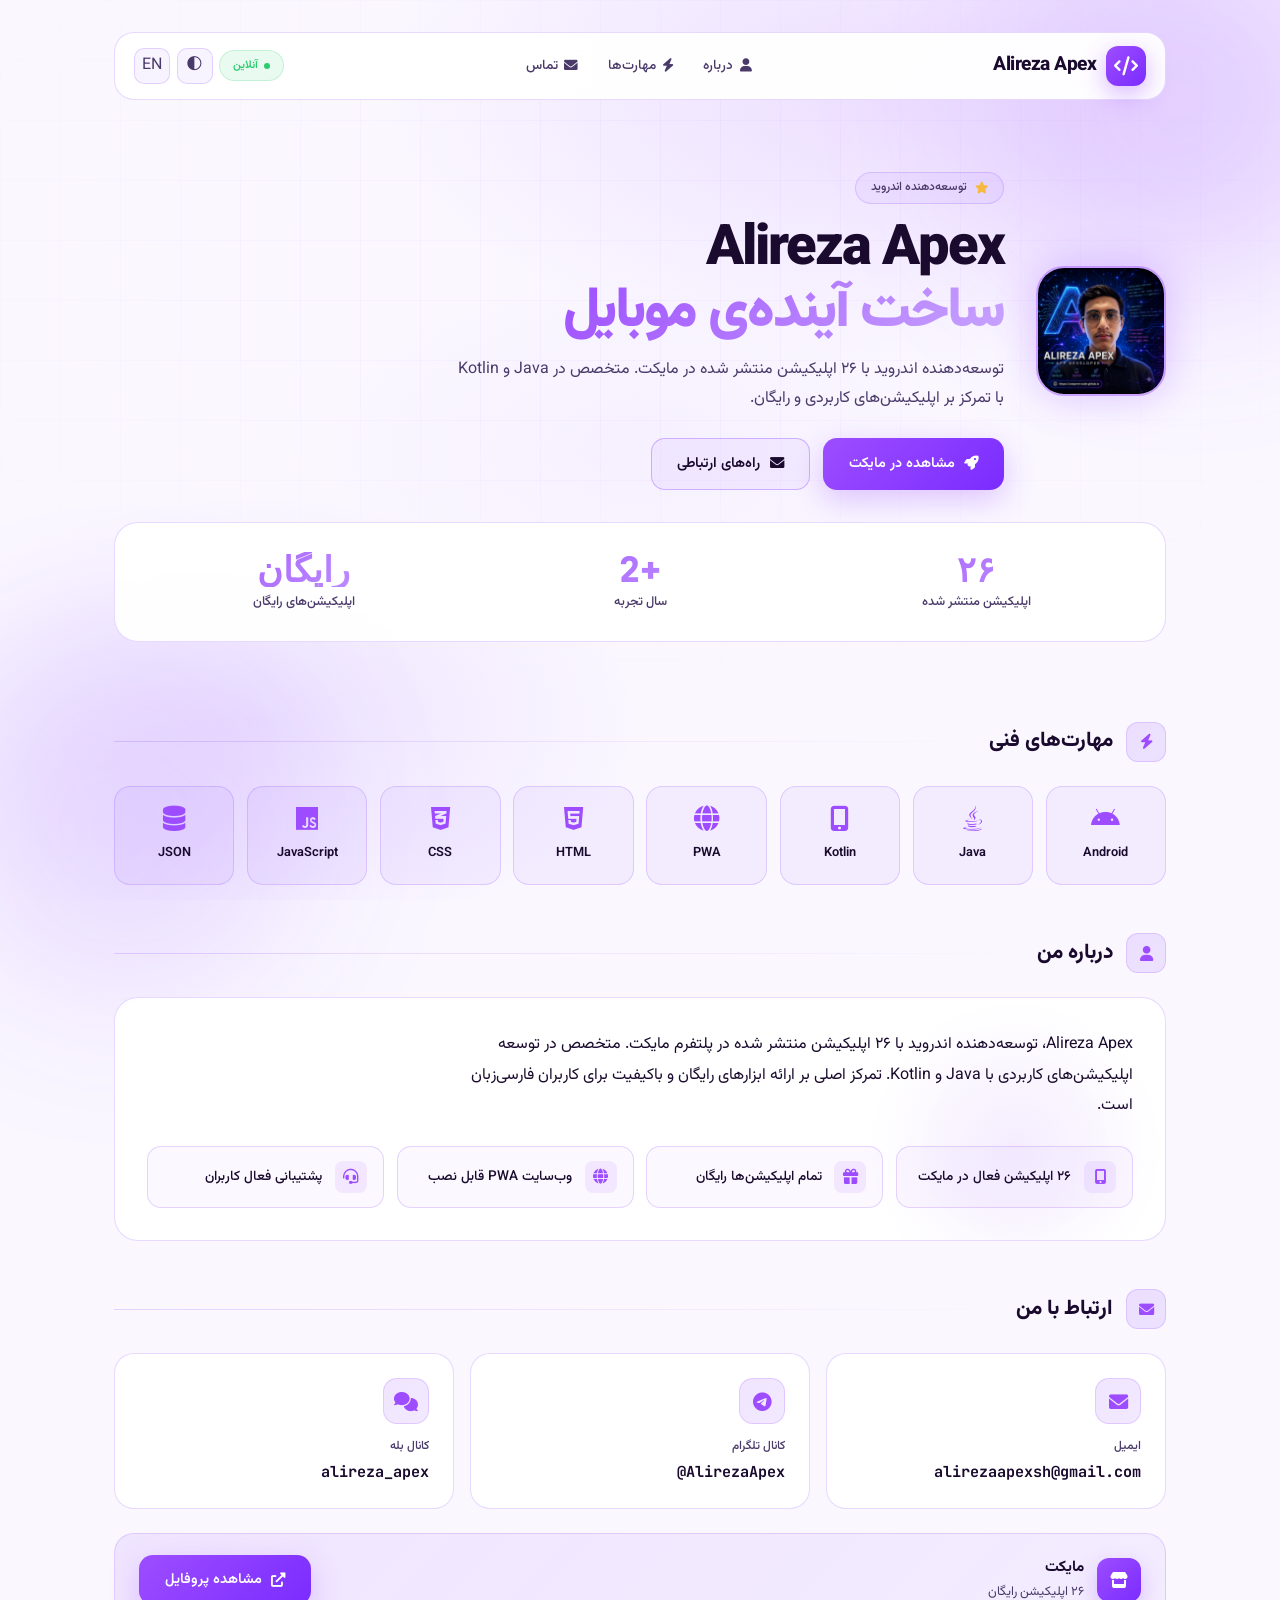
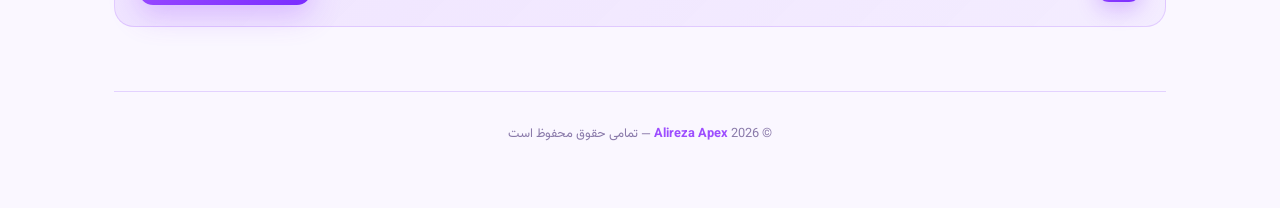
==== commit 3bbadcd1: "Update index.html نسخه جدید" ====
--- a/index.html
+++ b/index.html
@@ -2,629 +2,2928 @@
 <html lang="fa" dir="rtl">
 <head>
     <meta charset="UTF-8">
-    <meta name="viewport" content="width=device-width, initial-scale=1.0">
+
+    <meta name="viewport"
+          content="width=device-width, initial-scale=1.0, viewport-fit=cover">
+
     <title>Alireza Apex | Android Developer Iran</title>
-    <meta name="description" content="Alireza Apex - Android Developer from Iran with 26 published applications on Myket.">
-    <meta name="keywords" content="Alireza Apex, Android Developer Iran, Myket developer apps, download Android apps, free Android apps, Persian Android developer">
+
+    <meta name="description"
+          content="Alireza Apex — توسعه‌دهنده اندروید از ایران با ۲۶ اپلیکیشن منتشرشده در مایکت.">
+
+    <meta name="keywords"
+          content="Alireza Apex, Android Developer Iran, Myket Developer, Java, Kotlin, PWA, Android Apps">
+
     <meta name="author" content="Alireza Apex">
     <meta name="robots" content="index, follow">
+
     <meta name="theme-color" content="#9d4dff">
+    <meta name="color-scheme" content="dark light">
+
     <meta name="mobile-web-app-capable" content="yes">
     <meta name="apple-mobile-web-app-capable" content="yes">
     <meta name="apple-mobile-web-app-status-bar-style" content="black-translucent">
     <meta name="apple-mobile-web-app-title" content="Alireza Apex">
     <meta name="application-name" content="Alireza Apex">
+
     <link rel="canonical" href="https://wzxqrmt-code.github.io/">
-    <link rel="apple-touch-icon" href="https://wzxqrmt-code.github.io/AlirezaApex.png">
+    <link rel="icon"
+          href="./AlirezaApex.png"
+          type="image/png">
+
+    <link rel="apple-touch-icon"
+          href="./AlirezaApex.png">
+
     <link rel="manifest" href="./manifest.json">
-    <meta property="og:title" content="Alireza Apex | Android Developer Iran | 26 Apps">
-    <meta property="og:description" content="Android Developer from Iran with 26 published apps on Myket.">
-    <meta property="og:image" content="https://wzxqrmt-code.github.io/AlirezaApex.png">
-    <meta property="og:url" content="https://wzxqrmt-code.github.io/">
+
+    <!-- Open Graph -->
+    <meta property="og:title"
+          content="Alireza Apex | Android Developer">
+
+    <meta property="og:description"
+          content="توسعه‌دهنده اندروید با ۲۶ اپلیکیشن منتشرشده در مایکت.">
+
+    <meta property="og:image"
+          content="https://wzxqrmt-code.github.io/AlirezaApex.png">
+
+    <meta property="og:url"
+          content="https://wzxqrmt-code.github.io/">
+
     <meta property="og:type" content="website">
-    <link rel="icon" href="https://wzxqrmt-code.github.io/AlirezaApex.png" type="image/png">
+    <meta property="og:locale" content="fa_IR">
+    <meta property="og:locale:alternate" content="en_US">
+
+    <!-- Schema.org -->
     <script type="application/ld+json">
     {
-      "@context": "https://schema.org",
-      "@type": "Person",
-      "name": "Alireza Apex",
-      "url": "https://wzxqrmt-code.github.io/",
-      "description": "Android Developer from Iran with 26 published apps on Myket",
-      "sameAs": ["https://myket.ir/developer/dev-99625/apps?lang=fa", "https://t.me/AlirezaApex", "https://ble.ir/alireza_apex"],
-      "image": "https://wzxqrmt-code.github.io/AlirezaApex.png",
-      "knowsAbout": ["Android", "Java", "Kotlin", "PWA", "HTML", "CSS", "JavaScript", "JSON"]
+        "@context": "https://schema.org",
+        "@type": "Person",
+        "name": "Alireza Apex",
+        "url": "https://wzxqrmt-code.github.io/",
+        "image": "https://wzxqrmt-code.github.io/AlirezaApex.png",
+        "jobTitle": "Android Developer",
+        "description": "Android Developer from Iran with 26 published applications on Myket.",
+        "sameAs": [
+            "https://myket.ir/developer/dev-99625/apps?lang=fa",
+            "https://t.me/AlirezaApex",
+            "https://ble.ir/alireza_apex"
+        ],
+        "knowsAbout": [
+            "Android",
+            "Java",
+            "Kotlin",
+            "PWA",
+            "HTML",
+            "CSS",
+            "JavaScript",
+            "JSON"
+        ]
     }
     </script>
-    <script data-goatcounter="https://alireza-apex.goatcounter.com/count" async src="//gc.zgo.at/count.js"></script>
-    <link rel="stylesheet" href="https://cdnjs.cloudflare.com/ajax/libs/font-awesome/6.0.0-beta3/css/all.min.css">
-    <link href="https://fonts.googleapis.com/css2?family=Vazirmatn:wght@300;400;500;600;700;800;900&family=JetBrains+Mono:wght@400;500;700&display=swap" rel="stylesheet">
+
+    <!-- GoatCounter -->
+    <script
+        data-goatcounter="https://alireza-apex.goatcounter.com/count"
+        async
+        src="//gc.zgo.at/count.js">
+    </script>
+
+    <!-- Fonts & Icons -->
+    <link rel="preconnect" href="https://fonts.googleapis.com">
+    <link rel="preconnect" href="https://fonts.gstatic.com" crossorigin>
+
+    <link
+        href="https://fonts.googleapis.com/css2?family=Vazirmatn:wght@300;400;500;600;700;800;900&family=JetBrains+Mono:wght@400;500;700&display=swap"
+        rel="stylesheet">
+
+    <link
+        rel="stylesheet"
+        href="https://cdnjs.cloudflare.com/ajax/libs/font-awesome/6.0.0-beta3/css/all.min.css">
+
     <style>
+
+        /* =========================================================
+           VARIABLES
+        ========================================================= */
+
         :root {
             --bg: #07070c;
+
             --surface: rgba(255, 255, 255, 0.03);
             --surface-hover: rgba(255, 255, 255, 0.06);
+
             --border: rgba(255, 255, 255, 0.08);
             --border-strong: rgba(255, 255, 255, 0.15);
+
             --text: #f5f5f7;
             --text-muted: #a0a0b0;
             --text-dim: #5a5a64;
+
             --primary: #9d4dff;
-            --primary2: #7a2cff;
+            --primary-2: #7a2cff;
+
             --gold: #f5b942;
             --green: #2ecc71;
+
             --card: rgba(17, 17, 30, 0.75);
             --menu-bg: rgba(10, 10, 25, 0.95);
-        }
+
+            --shadow-primary:
+                0 12px 35px rgba(157, 77, 255, 0.25);
+        }
+
         body.light-theme {
             --bg: #faf7ff;
+
             --surface: rgba(122, 44, 255, 0.05);
             --surface-hover: rgba(122, 44, 255, 0.1);
+
             --border: rgba(122, 44, 255, 0.18);
             --border-strong: rgba(122, 44, 255, 0.3);
+
             --text: #1a0b2e;
             --text-muted: #4a3a6a;
             --text-dim: #8a7aaa;
+
             --card: rgba(255, 255, 255, 0.95);
             --menu-bg: rgba(255, 250, 255, 0.98);
         }
-        * { margin: 0; padding: 0; box-sizing: border-box; }
-        html { scroll-behavior: smooth; }
+
+
+        /* =========================================================
+           RESET
+        ========================================================= */
+
+        *,
+        *::before,
+        *::after {
+            margin: 0;
+            padding: 0;
+            box-sizing: border-box;
+        }
+
+        html {
+            scroll-behavior: smooth;
+        }
+
         body {
-            font-family: 'Vazirmatn', system-ui, sans-serif;
+            min-height: 100vh;
+            overflow-x: hidden;
+
+            font-family:
+                "Vazirmatn",
+                system-ui,
+                -apple-system,
+                BlinkMacSystemFont,
+                "Segoe UI",
+                sans-serif;
+
             background: var(--bg);
             color: var(--text);
+
             line-height: 1.6;
-            min-height: 100vh;
-            overflow-x: hidden;
+
             position: relative;
-            transition: background .4s, color .4s;
-        }
+
+            transition:
+                background 0.4s ease,
+                color 0.4s ease;
+        }
+
+        a {
+            color: inherit;
+        }
+
+        button,
+        a {
+            -webkit-tap-highlight-color: transparent;
+        }
+
+        button {
+            font: inherit;
+        }
+
+
+        /* =========================================================
+           BACKGROUND
+        ========================================================= */
+
         .bg-mesh {
-            position: fixed; inset: 0; z-index: -3;
+            position: fixed;
+            inset: 0;
+            z-index: -3;
+
             background:
-                radial-gradient(ellipse 80% 60% at 70% 10%, rgba(157, 77, 255, 0.15), transparent 50%),
-                radial-gradient(ellipse 60% 50% at 20% 80%, rgba(122, 44, 255, 0.1), transparent 50%),
-                radial-gradient(ellipse 50% 40% at 50% 50%, rgba(157, 77, 255, 0.04), transparent 50%),
+                radial-gradient(
+                    ellipse 80% 60% at 70% 10%,
+                    rgba(157, 77, 255, 0.15),
+                    transparent 50%
+                ),
+                radial-gradient(
+                    ellipse 60% 50% at 20% 80%,
+                    rgba(122, 44, 255, 0.1),
+                    transparent 50%
+                ),
+                radial-gradient(
+                    ellipse 50% 40% at 50% 50%,
+                    rgba(157, 77, 255, 0.04),
+                    transparent 50%
+                ),
                 var(--bg);
-            transition: background .4s;
-        }
+        }
+
         .bg-grid {
-            position: fixed; inset: 0; z-index: -2;
+            position: fixed;
+            inset: 0;
+            z-index: -2;
+
             background-image:
-                linear-gradient(rgba(157, 77, 255, 0.04) 1px, transparent 1px),
-                linear-gradient(90deg, rgba(157, 77, 255, 0.04) 1px, transparent 1px);
+                linear-gradient(
+                    rgba(157, 77, 255, 0.04) 1px,
+                    transparent 1px
+                ),
+                linear-gradient(
+                    90deg,
+                    rgba(157, 77, 255, 0.04) 1px,
+                    transparent 1px
+                );
+
             background-size: 60px 60px;
-            mask-image: radial-gradient(ellipse 80% 60% at 50% 30%, black 30%, transparent 80%);
-            -webkit-mask-image: radial-gradient(ellipse 80% 60% at 50% 30%, black 30%, transparent 80%);
-        }
-        .orb { position: fixed; border-radius: 50%; filter: blur(80px); z-index: -2; animation: float 20s ease-in-out infinite; }
-        .orb-1 { width: 400px; height: 400px; background: rgba(157, 77, 255, 0.18); top: -100px; right: -100px; }
-        .orb-2 { width: 350px; height: 350px; background: rgba(122, 44, 255, 0.12); bottom: -100px; left: -50px; animation-delay: -5s; }
+
+            mask-image:
+                radial-gradient(
+                    ellipse 80% 60% at 50% 30%,
+                    black 30%,
+                    transparent 80%
+                );
+
+            -webkit-mask-image:
+                radial-gradient(
+                    ellipse 80% 60% at 50% 30%,
+                    black 30%,
+                    transparent 80%
+                );
+        }
+
+        .orb {
+            position: fixed;
+
+            border-radius: 50%;
+
+            filter: blur(80px);
+
+            z-index: -2;
+
+            animation:
+                float 20s ease-in-out infinite;
+        }
+
+        .orb-1 {
+            width: 400px;
+            height: 400px;
+
+            background: rgba(157, 77, 255, 0.18);
+
+            top: -100px;
+            right: -100px;
+        }
+
+        .orb-2 {
+            width: 350px;
+            height: 350px;
+
+            background: rgba(122, 44, 255, 0.12);
+
+            bottom: -100px;
+            left: -50px;
+
+            animation-delay: -5s;
+        }
+
         @keyframes float {
-            0%, 100% { transform: translate(0, 0) scale(1); }
-            33% { transform: translate(30px, -30px) scale(1.1); }
-            66% { transform: translate(-20px, 20px) scale(0.95); }
-        }
-        .container { max-width: 1100px; margin: 0 auto; padding: 2rem 1.5rem 4rem; position: relative; }
+            0%,
+            100% {
+                transform: translate(0, 0) scale(1);
+            }
+
+            33% {
+                transform: translate(30px, -30px) scale(1.1);
+            }
+
+            66% {
+                transform: translate(-20px, 20px) scale(0.95);
+            }
+        }
+
+
+        /* =========================================================
+           LAYOUT
+        ========================================================= */
+
+        .container {
+            width: min(1100px, 100%);
+
+            margin: 0 auto;
+
+            padding:
+                2rem
+                1.5rem
+                4rem;
+        }
+
+
+        /* =========================================================
+           HEADER
+        ========================================================= */
+
         .header {
-            display: flex; justify-content: space-between; align-items: center;
-            padding: 0.8rem 1.2rem; margin-bottom: 2.5rem;
-            background: var(--card); backdrop-filter: blur(20px); -webkit-backdrop-filter: blur(20px);
-            border: 1px solid var(--border); border-radius: 20px;
-            position: sticky; top: 1rem; z-index: 100;
-        }
-        .logo { font-size: 1.2rem; font-weight: 800; color: var(--text); text-decoration: none; display: flex; align-items: center; gap: 0.6rem; letter-spacing: -0.5px; }
+            display: flex;
+            align-items: center;
+            justify-content: space-between;
+
+            gap: 1rem;
+
+            padding: 0.8rem 1.2rem;
+
+            margin-bottom: 2.5rem;
+
+            background: var(--card);
+
+            backdrop-filter: blur(20px);
+            -webkit-backdrop-filter: blur(20px);
+
+            border: 1px solid var(--border);
+
+            border-radius: 20px;
+
+            position: sticky;
+            top: 1rem;
+
+            z-index: 100;
+        }
+
+        .logo {
+            display: flex;
+            align-items: center;
+
+            gap: 0.6rem;
+
+            color: var(--text);
+
+            text-decoration: none;
+
+            font-size: 1.2rem;
+            font-weight: 800;
+
+            letter-spacing: -0.5px;
+
+            white-space: nowrap;
+        }
+
         .logo-icon {
-            width: 40px; height: 40px; border-radius: 12px;
-            background: linear-gradient(135deg, var(--primary), var(--primary2));
-            display: grid; place-items: center; color: white; font-size: 1.1rem;
-            box-shadow: 0 8px 24px rgba(157, 77, 255, 0.4);
-        }
-        .header-links { display: flex; gap: 0.3rem; list-style: none; align-items: center; }
+            width: 40px;
+            height: 40px;
+
+            display: grid;
+            place-items: center;
+
+            border-radius: 12px;
+
+            color: white;
+
+            background:
+                linear-gradient(
+                    135deg,
+                    var(--primary),
+                    var(--primary-2)
+                );
+
+            box-shadow:
+                0 8px 24px
+                rgba(157, 77, 255, 0.4);
+        }
+
+        .header-links {
+            display: flex;
+            align-items: center;
+
+            gap: 0.3rem;
+
+            list-style: none;
+        }
+
         .header-links a {
-            text-decoration: none; font-weight: 500; font-size: 0.85rem; color: var(--text-muted);
-            transition: all 0.3s; padding: 0.5rem 0.8rem; border-radius: 10px;
-            display: flex; align-items: center; gap: 0.4rem;
-        }
-        .header-links a:hover { color: var(--text); background: var(--surface-hover); }
-        .header-actions { display: flex; gap: 0.4rem; align-items: center; }
+            display: flex;
+            align-items: center;
+
+            gap: 0.4rem;
+
+            padding: 0.5rem 0.8rem;
+
+            border-radius: 10px;
+
+            color: var(--text-muted);
+
+            text-decoration: none;
+
+            font-size: 0.85rem;
+            font-weight: 500;
+
+            transition:
+                color 0.3s ease,
+                background 0.3s ease;
+        }
+
+        .header-links a:hover,
+        .header-links a:focus-visible {
+            color: var(--text);
+            background: var(--surface-hover);
+        }
+
+        .header-actions {
+            display: flex;
+            align-items: center;
+
+            gap: 0.4rem;
+        }
+
         .icon-btn {
-            width: 36px; height: 36px; border-radius: 10px; border: 1px solid var(--border);
-            background: var(--surface); color: var(--text-muted); cursor: pointer;
-            display: grid; place-items: center; font-size: 0.9rem; transition: all 0.3s;
-        }
-        .icon-btn:hover { color: var(--primary); border-color: var(--primary); }
+            width: 36px;
+            height: 36px;
+
+            display: grid;
+            place-items: center;
+
+            border-radius: 10px;
+
+            border: 1px solid var(--border);
+
+            background: var(--surface);
+
+            color: var(--text-muted);
+
+            cursor: pointer;
+
+            transition:
+                color 0.3s ease,
+                border-color 0.3s ease,
+                background 0.3s ease;
+        }
+
+        .icon-btn:hover,
+        .icon-btn:focus-visible {
+            color: var(--primary);
+            border-color: var(--primary);
+        }
+
         .status-pill {
-            display: inline-flex; align-items: center; gap: 0.4rem;
-            padding: 0.35rem 0.8rem; background: rgba(46, 204, 113, 0.1);
-            border: 1px solid rgba(46, 204, 113, 0.2); border-radius: 100px;
-            font-size: 0.7rem; font-weight: 600; color: var(--green);
-        }
-        .status-dot { width: 6px; height: 6px; background: var(--green); border-radius: 50%; animation: pulse 2s infinite; }
+            display: inline-flex;
+            align-items: center;
+
+            gap: 0.4rem;
+
+            padding: 0.35rem 0.8rem;
+
+            background: rgba(46, 204, 113, 0.1);
+
+            border:
+                1px solid
+                rgba(46, 204, 113, 0.2);
+
+            border-radius: 100px;
+
+            color: var(--green);
+
+            font-size: 0.7rem;
+            font-weight: 600;
+        }
+
+        .status-dot {
+            width: 6px;
+            height: 6px;
+
+            background: var(--green);
+
+            border-radius: 50%;
+
+            animation: pulse 2s infinite;
+        }
+
         @keyframes pulse {
-            0% { box-shadow: 0 0 0 0 rgba(46, 204, 113, 0.7); }
-            70% { box-shadow: 0 0 0 8px rgba(46, 204, 113, 0); }
-            100% { box-shadow: 0 0 0 0 rgba(46, 204, 113, 0); }
-        }
-        .hero { padding: 2rem 0; animation: fadeUp 0.8s ease-out; }
-        @keyframes fadeUp { from { opacity: 0; transform: translateY(20px); } to { opacity: 1; transform: translateY(0); } }
-        .hero-content { display: flex; align-items: center; gap: 2rem; flex-wrap: wrap; margin-bottom: 2rem; }
+            0% {
+                box-shadow:
+                    0 0 0 0
+                    rgba(46, 204, 113, 0.7);
+            }
+
+            70% {
+                box-shadow:
+                    0 0 0 8px
+                    rgba(46, 204, 113, 0);
+            }
+
+            100% {
+                box-shadow:
+                    0 0 0 0
+                    rgba(46, 204, 113, 0);
+            }
+        }
+
+
+        /* =========================================================
+           HERO
+        ========================================================= */
+
+        .hero {
+            padding: 2rem 0;
+
+            animation:
+                fadeUp 0.8s ease-out;
+        }
+
+        @keyframes fadeUp {
+            from {
+                opacity: 0;
+                transform: translateY(20px);
+            }
+
+            to {
+                opacity: 1;
+                transform: translateY(0);
+            }
+        }
+
+        .hero-content {
+            display: flex;
+            align-items: center;
+
+            gap: 2rem;
+
+            flex-wrap: wrap;
+
+            margin-bottom: 2rem;
+        }
+
         .hero-avatar {
-            width: 130px; height: 130px; border-radius: 28px; overflow: hidden; flex-shrink: 0;
-            border: 2px solid rgba(157, 77, 255, 0.5);
-            box-shadow: 0 0 40px rgba(157, 77, 255, 0.3);
-        }
-        .hero-avatar img { width: 100%; height: 100%; object-fit: cover; display: block; }
-        .hero-text { flex: 1; min-width: 250px; }
+            width: 130px;
+            height: 130px;
+
+            flex-shrink: 0;
+
+            overflow: hidden;
+
+            border-radius: 28px;
+
+            border:
+                2px solid
+                rgba(157, 77, 255, 0.5);
+
+            box-shadow:
+                0 0 40px
+                rgba(157, 77, 255, 0.3);
+        }
+
+        .hero-avatar img {
+            width: 100%;
+            height: 100%;
+
+            display: block;
+
+            object-fit: cover;
+        }
+
+        .hero-text {
+            flex: 1;
+            min-width: 250px;
+        }
+
         .hero-tag {
-            display: inline-flex; align-items: center; gap: 0.5rem;
-            padding: 0.35rem 0.9rem; background: var(--surface);
-            border: 1px solid var(--border); border-radius: 100px;
-            font-size: 0.75rem; font-weight: 500; color: var(--text-muted); margin-bottom: 1rem;
-        }
-        .hero-tag i { color: var(--gold); }
-        .hero h1 { font-size: clamp(2rem, 5vw, 3.5rem); font-weight: 900; letter-spacing: -2px; line-height: 1.1; margin-bottom: 0.8rem; }
-        .hero h1 .accent {
-            background: linear-gradient(135deg, var(--primary) 0%, #c9a6ff 100%);
-            -webkit-background-clip: text; -webkit-text-fill-color: transparent; background-clip: text;
-        }
-        .hero .sub { font-size: 1rem; color: var(--text-muted); max-width: 550px; margin-bottom: 1.5rem; line-height: 1.8; }
-        .hero-cta { display: flex; flex-wrap: wrap; gap: 0.8rem; }
+            display: inline-flex;
+            align-items: center;
+
+            gap: 0.5rem;
+
+            padding: 0.35rem 0.9rem;
+
+            margin-bottom: 1rem;
+
+            border:
+                1px solid
+                var(--border);
+
+            border-radius: 100px;
+
+            background: var(--surface);
+
+            color: var(--text-muted);
+
+            font-size: 0.75rem;
+            font-weight: 500;
+        }
+
+        .hero-tag i {
+            color: var(--gold);
+        }
+
+        .hero h1 {
+            margin-bottom: 0.8rem;
+
+            font-size:
+                clamp(2rem, 5vw, 3.5rem);
+
+            font-weight: 900;
+
+            letter-spacing: -2px;
+
+            line-height: 1.1;
+        }
+
+        .accent {
+            background:
+                linear-gradient(
+                    135deg,
+                    var(--primary) 0%,
+                    #c9a6ff 100%
+                );
+
+            -webkit-background-clip: text;
+            background-clip: text;
+
+            -webkit-text-fill-color: transparent;
+        }
+
+        .hero .sub {
+            max-width: 550px;
+
+            margin-bottom: 1.5rem;
+
+            color: var(--text-muted);
+
+            font-size: 1rem;
+
+            line-height: 1.8;
+        }
+
+        .hero-cta {
+            display: flex;
+            flex-wrap: wrap;
+
+            gap: 0.8rem;
+        }
+
+        .btn-primary,
+        .btn-ghost {
+            display: inline-flex;
+            align-items: center;
+
+            gap: 0.6rem;
+
+            padding: 0.85rem 1.6rem;
+
+            border-radius: 14px;
+
+            font-size: 0.9rem;
+            font-weight: 600;
+
+            text-decoration: none;
+
+            cursor: pointer;
+
+            font-family: inherit;
+
+            transition:
+                transform 0.2s ease,
+                box-shadow 0.3s ease,
+                background 0.3s ease,
+                border-color 0.3s ease;
+        }
+
         .btn-primary {
-            background: linear-gradient(135deg, var(--primary), var(--primary2));
-            color: white; padding: 0.85rem 1.6rem; border-radius: 14px;
-            font-weight: 600; font-size: 0.9rem; text-decoration: none;
-            display: inline-flex; align-items: center; gap: 0.6rem; border: none; cursor: pointer;
-            transition: transform 0.2s, box-shadow 0.3s;
-            box-shadow: 0 10px 30px rgba(157, 77, 255, 0.3); font-family: inherit;
-        }
-        .btn-primary:hover { transform: translateY(-2px); box-shadow: 0 15px 40px rgba(157, 77, 255, 0.5); }
+            border: none;
+
+            color: white;
+
+            background:
+                linear-gradient(
+                    135deg,
+                    var(--primary),
+                    var(--primary-2)
+                );
+
+            box-shadow:
+                0 10px 30px
+                rgba(157, 77, 255, 0.3);
+        }
+
+        .btn-primary:hover,
+        .btn-primary:focus-visible {
+            transform: translateY(-2px);
+
+            box-shadow:
+                0 15px 40px
+                rgba(157, 77, 255, 0.5);
+        }
+
         .btn-ghost {
-            background: var(--surface); color: var(--text); padding: 0.85rem 1.6rem;
-            border-radius: 14px; font-weight: 600; font-size: 0.9rem; text-decoration: none;
-            display: inline-flex; align-items: center; gap: 0.6rem;
-            border: 1px solid var(--border-strong); cursor: pointer; transition: all 0.3s; font-family: inherit;
-        }
-        .btn-ghost:hover { background: var(--surface-hover); border-color: var(--primary); color: var(--primary); }
+            color: var(--text);
+
+            background: var(--surface);
+
+            border:
+                1px solid
+                var(--border-strong);
+        }
+
+        .btn-ghost:hover,
+        .btn-ghost:focus-visible {
+            color: var(--primary);
+
+            background: var(--surface-hover);
+
+            border-color: var(--primary);
+        }
+
+
+        /* =========================================================
+           STATS
+        ========================================================= */
+
         .stats {
-            display: grid; grid-template-columns: repeat(3, 1fr); gap: 1rem;
-            padding: 1.8rem; background: var(--card); border: 1px solid var(--border);
-            border-radius: 24px; backdrop-filter: blur(20px);
-        }
-        .stat { text-align: center; }
+            display: grid;
+
+            grid-template-columns:
+                repeat(3, 1fr);
+
+            gap: 1rem;
+
+            padding: 1.8rem;
+
+            background: var(--card);
+
+            border:
+                1px solid
+                var(--border);
+
+            border-radius: 24px;
+
+            backdrop-filter: blur(20px);
+            -webkit-backdrop-filter: blur(20px);
+        }
+
+        .stat {
+            text-align: center;
+        }
+
         .stat-num {
-            font-size: 2.2rem; font-weight: 900; line-height: 1;
-            background: linear-gradient(135deg, var(--primary), #c9a6ff);
-            -webkit-background-clip: text; -webkit-text-fill-color: transparent; background-clip: text;
-            margin-bottom: 0.3rem; font-family: 'JetBrains Mono', monospace;
-        }
-        .stat-label { font-size: 0.8rem; color: var(--text-muted); font-weight: 500; }
-        .section { margin: 3rem 0; }
+            margin-bottom: 0.3rem;
+
+            font-family:
+                "JetBrains Mono",
+                monospace;
+
+            font-size: 2.2rem;
+
+            font-weight: 900;
+
+            line-height: 1;
+
+            background:
+                linear-gradient(
+                    135deg,
+                    var(--primary),
+                    #c9a6ff
+                );
+
+            -webkit-background-clip: text;
+            background-clip: text;
+
+            -webkit-text-fill-color: transparent;
+        }
+
+        .stat-label {
+            color: var(--text-muted);
+
+            font-size: 0.8rem;
+
+            font-weight: 500;
+        }
+
+
+        /* =========================================================
+           SECTIONS
+        ========================================================= */
+
+        .section {
+            margin: 3rem 0;
+        }
+
         .section-title {
-            display: flex; align-items: center; gap: 0.8rem;
-            font-size: 1.3rem; font-weight: 800; margin-bottom: 1.5rem;
-        }
+            display: flex;
+            align-items: center;
+
+            gap: 0.8rem;
+
+            margin-bottom: 1.5rem;
+
+            font-size: 1.3rem;
+            font-weight: 800;
+        }
+
         .section-title i {
-            width: 40px; height: 40px; border-radius: 12px;
-            background: linear-gradient(135deg, rgba(157, 77, 255, 0.15), rgba(122, 44, 255, 0.1));
-            border: 1px solid rgba(157, 77, 255, 0.2);
-            display: grid; place-items: center; color: var(--primary); font-size: 0.95rem;
-        }
-        .section-title .line { flex: 1; height: 1px; background: linear-gradient(90deg, var(--border), transparent); }
-        .skills-grid { display: grid; grid-template-columns: repeat(auto-fill, minmax(120px, 1fr)); gap: 0.8rem; }
+            width: 40px;
+            height: 40px;
+
+            display: grid;
+            place-items: center;
+
+            flex-shrink: 0;
+
+            border-radius: 12px;
+
+            background:
+                linear-gradient(
+                    135deg,
+                    rgba(157, 77, 255, 0.15),
+                    rgba(122, 44, 255, 0.1)
+                );
+
+            border:
+                1px solid
+                rgba(157, 77, 255, 0.2);
+
+            color: var(--primary);
+
+            font-size: 0.95rem;
+        }
+
+        .section-title .line {
+            flex: 1;
+
+            height: 1px;
+
+            background:
+                linear-gradient(
+                    90deg,
+                    var(--border),
+                    transparent
+                );
+        }
+
+
+        /* =========================================================
+           SKILLS
+        ========================================================= */
+
+        .skills-grid {
+            display: grid;
+
+            grid-template-columns:
+                repeat(
+                    auto-fill,
+                    minmax(120px, 1fr)
+                );
+
+            gap: 0.8rem;
+        }
+
         .skill-card {
-            background: var(--surface); border: 1px solid var(--border); border-radius: 16px;
-            padding: 1.2rem 0.8rem; text-align: center; transition: all 0.3s; cursor: pointer;
-            position: relative; overflow: hidden;
-        }
-        .skill-card:hover { transform: translateY(-4px); border-color: var(--primary); box-shadow: 0 10px 30px rgba(157, 77, 255, 0.2); }
-        .skill-card i { font-size: 1.6rem; margin-bottom: 0.5rem; color: var(--primary); }
-        .skill-card span { font-size: 0.8rem; font-weight: 600; color: var(--text); }
+            padding: 1.2rem 0.8rem;
+
+            text-align: center;
+
+            background: var(--surface);
+
+            border:
+                1px solid
+                var(--border);
+
+            border-radius: 16px;
+
+            transition:
+                transform 0.3s ease,
+                border-color 0.3s ease,
+                box-shadow 0.3s ease;
+        }
+
+        .skill-card:hover {
+            transform: translateY(-4px);
+
+            border-color: var(--primary);
+
+            box-shadow:
+                0 10px 30px
+                rgba(157, 77, 255, 0.2);
+        }
+
+        .skill-card i {
+            display: block;
+
+            margin-bottom: 0.5rem;
+
+            color: var(--primary);
+
+            font-size: 1.6rem;
+        }
+
+        .skill-card span {
+            color: var(--text);
+
+            font-size: 0.8rem;
+            font-weight: 600;
+        }
+
+
+        /* =========================================================
+           ABOUT
+        ========================================================= */
+
         .about-card {
-            background: var(--card); border: 1px solid var(--border);
-            border-radius: 24px; padding: 2rem; backdrop-filter: blur(20px);
-            position: relative; overflow: hidden;
-        }
+            position: relative;
+
+            overflow: hidden;
+
+            padding: 2rem;
+
+            background: var(--card);
+
+            border:
+                1px solid
+                var(--border);
+
+            border-radius: 24px;
+
+            backdrop-filter: blur(20px);
+            -webkit-backdrop-filter: blur(20px);
+        }
+
         .about-card::before {
-            content: ''; position: absolute; top: 0; right: 0; width: 300px; height: 300px;
-            background: radial-gradient(circle, rgba(157, 77, 255, 0.1), transparent 70%); pointer-events: none;
-        }
-        .about-text { font-size: 1rem; color: var(--text); line-height: 1.9; margin-bottom: 1.5rem; max-width: 700px; position: relative; }
-        .about-features { display: grid; grid-template-columns: repeat(auto-fit, minmax(220px, 1fr)); gap: 0.8rem; position: relative; }
+            content: "";
+
+            position: absolute;
+
+            top: 0;
+            right: 0;
+
+            width: 300px;
+            height: 300px;
+
+            background:
+                radial-gradient(
+                    circle,
+                    rgba(157, 77, 255, 0.1),
+                    transparent 70%
+                );
+
+            pointer-events: none;
+        }
+
+        .about-text {
+            position: relative;
+
+            max-width: 700px;
+
+            margin-bottom: 1.5rem;
+
+            color: var(--text);
+
+            font-size: 1rem;
+
+            line-height: 1.9;
+        }
+
+        .about-features {
+            position: relative;
+
+            display: grid;
+
+            grid-template-columns:
+                repeat(
+                    auto-fit,
+                    minmax(220px, 1fr)
+                );
+
+            gap: 0.8rem;
+        }
+
         .feature {
-            display: flex; align-items: center; gap: 0.8rem; padding: 0.9rem 1rem;
-            background: rgba(157, 77, 255, 0.04); border: 1px solid var(--border);
-            border-radius: 14px; transition: all 0.3s;
-        }
-        .feature:hover { border-color: var(--primary); background: rgba(157, 77, 255, 0.08); }
-        .feature i { color: var(--primary); font-size: 0.95rem; width: 32px; height: 32px; background: rgba(157, 77, 255, 0.1); border-radius: 8px; display: grid; place-items: center; flex-shrink: 0; }
-        .feature span { font-size: 0.85rem; font-weight: 500; color: var(--text); }
-        .contact-grid { display: grid; grid-template-columns: repeat(auto-fit, minmax(260px, 1fr)); gap: 1rem; }
+            display: flex;
+            align-items: center;
+
+            gap: 0.8rem;
+
+            padding: 0.9rem 1rem;
+
+            background:
+                rgba(157, 77, 255, 0.04);
+
+            border:
+                1px solid
+                var(--border);
+
+            border-radius: 14px;
+
+            transition:
+                border-color 0.3s ease,
+                background 0.3s ease;
+        }
+
+        .feature:hover {
+            border-color: var(--primary);
+
+            background:
+                rgba(157, 77, 255, 0.08);
+        }
+
+        .feature i {
+            width: 32px;
+            height: 32px;
+
+            display: grid;
+            place-items: center;
+
+            flex-shrink: 0;
+
+            border-radius: 8px;
+
+            background:
+                rgba(157, 77, 255, 0.1);
+
+            color: var(--primary);
+
+            font-size: 0.95rem;
+        }
+
+        .feature span {
+            color: var(--text);
+
+            font-size: 0.85rem;
+            font-weight: 500;
+        }
+
+
+        /* =========================================================
+           CONTACT
+        ========================================================= */
+
+        .contact-grid {
+            display: grid;
+
+            grid-template-columns:
+                repeat(
+                    auto-fit,
+                    minmax(260px, 1fr)
+                );
+
+            gap: 1rem;
+        }
+
         .contact-card {
-            background: var(--card); border: 1px solid var(--border);
-            border-radius: 20px; padding: 1.5rem; text-decoration: none;
-            transition: all 0.3s; display: block; position: relative; overflow: hidden;
-        }
-        .contact-card:hover { border-color: var(--primary); transform: translateY(-4px); box-shadow: 0 15px 40px rgba(157, 77, 255, 0.15); }
+            display: block;
+
+            position: relative;
+
+            overflow: hidden;
+
+            padding: 1.5rem;
+
+            background: var(--card);
+
+            border:
+                1px solid
+                var(--border);
+
+            border-radius: 20px;
+
+            text-decoration: none;
+
+            transition:
+                transform 0.3s ease,
+                border-color 0.3s ease,
+                box-shadow 0.3s ease;
+        }
+
+        .contact-card:hover,
+        .contact-card:focus-visible {
+            transform: translateY(-4px);
+
+            border-color: var(--primary);
+
+            box-shadow:
+                0 15px 40px
+                rgba(157, 77, 255, 0.15);
+        }
+
         .contact-icon {
-            width: 46px; height: 46px; border-radius: 14px;
-            background: linear-gradient(135deg, rgba(157, 77, 255, 0.15), rgba(122, 44, 255, 0.1));
-            border: 1px solid rgba(157, 77, 255, 0.2);
-            display: grid; place-items: center; color: var(--primary); font-size: 1.2rem; margin-bottom: 0.8rem;
-        }
-        .contact-label { font-size: 0.75rem; color: var(--text-muted); margin-bottom: 0.2rem; font-weight: 500; }
-        .contact-value { font-size: 0.95rem; font-weight: 700; color: var(--text); font-family: 'JetBrains Mono', monospace; direction: ltr; text-align: right; }
+            width: 46px;
+            height: 46px;
+
+            display: grid;
+            place-items: center;
+
+            margin-bottom: 0.8rem;
+
+            border-radius: 14px;
+
+            background:
+                linear-gradient(
+                    135deg,
+                    rgba(157, 77, 255, 0.15),
+                    rgba(122, 44, 255, 0.1)
+                );
+
+            border:
+                1px solid
+                rgba(157, 77, 255, 0.2);
+
+            color: var(--primary);
+
+            font-size: 1.2rem;
+        }
+
+        .contact-label {
+            margin-bottom: 0.2rem;
+
+            color: var(--text-muted);
+
+            font-size: 0.75rem;
+            font-weight: 500;
+        }
+
+        .contact-value {
+            color: var(--text);
+
+            font-family:
+                "JetBrains Mono",
+                monospace;
+
+            font-size: 0.95rem;
+            font-weight: 700;
+
+            direction: ltr;
+            text-align: right;
+
+            overflow-wrap: anywhere;
+        }
+
+
+        /* =========================================================
+           MYKET
+        ========================================================= */
+
         .myket-banner {
+            display: flex;
+            align-items: center;
+            justify-content: space-between;
+
+            gap: 1rem;
+
+            flex-wrap: wrap;
+
             margin-top: 1.5rem;
-            background: linear-gradient(135deg, rgba(157, 77, 255, 0.1), rgba(122, 44, 255, 0.05));
-            border: 1px solid rgba(157, 77, 255, 0.2); border-radius: 20px;
-            padding: 1.3rem 1.5rem; display: flex; align-items: center; justify-content: space-between;
-            gap: 1rem; flex-wrap: wrap;
-        }
-        .myket-info { display: flex; align-items: center; gap: 0.8rem; }
+
+            padding: 1.3rem 1.5rem;
+
+            background:
+                linear-gradient(
+                    135deg,
+                    rgba(157, 77, 255, 0.1),
+                    rgba(122, 44, 255, 0.05)
+                );
+
+            border:
+                1px solid
+                rgba(157, 77, 255, 0.2);
+
+            border-radius: 20px;
+        }
+
+        .myket-info {
+            display: flex;
+            align-items: center;
+
+            gap: 0.8rem;
+        }
+
         .myket-icon {
-            width: 44px; height: 44px; border-radius: 12px;
-            background: linear-gradient(135deg, var(--primary), var(--primary2));
-            display: grid; place-items: center; color: white; font-size: 1.2rem;
-            box-shadow: 0 8px 20px rgba(157, 77, 255, 0.3);
-        }
-        .myket-text strong { display: block; color: var(--text); font-size: 0.95rem; }
-        .myket-text small { color: var(--text-muted); font-size: 0.8rem; }
+            width: 44px;
+            height: 44px;
+
+            display: grid;
+            place-items: center;
+
+            border-radius: 12px;
+
+            color: white;
+
+            background:
+                linear-gradient(
+                    135deg,
+                    var(--primary),
+                    var(--primary-2)
+                );
+
+            box-shadow:
+                0 8px 20px
+                rgba(157, 77, 255, 0.3);
+        }
+
+        .myket-text strong {
+            display: block;
+
+            color: var(--text);
+
+            font-size: 0.95rem;
+        }
+
+        .myket-text small {
+            color: var(--text-muted);
+
+            font-size: 0.8rem;
+        }
+
+
+        /* =========================================================
+           FOOTER
+        ========================================================= */
+
         .footer {
-            margin-top: 4rem; padding-top: 2rem; border-top: 1px solid var(--border);
+            margin-top: 4rem;
+
+            padding-top: 2rem;
+
+            border-top:
+                1px solid
+                var(--border);
+
             text-align: center;
         }
-        .footer-text { color: var(--text-dim); font-size: 0.8rem; }
-        .footer-text strong { color: var(--primary); }
-        .reveal { opacity: 0; transform: translateY(30px); transition: opacity 0.8s ease-out, transform 0.8s ease-out; }
-        .reveal.visible { opacity: 1; transform: translateY(0); }
+
+        .footer-text {
+            color: var(--text-dim);
+
+            font-size: 0.8rem;
+        }
+
+        .footer-text strong {
+            color: var(--primary);
+        }
+
+
+        /* =========================================================
+           REVEAL
+        ========================================================= */
+
+        .reveal {
+            opacity: 0;
+
+            transform: translateY(30px);
+
+            transition:
+                opacity 0.8s ease-out,
+                transform 0.8s ease-out;
+        }
+
+        .reveal.visible {
+            opacity: 1;
+
+            transform: translateY(0);
+        }
+
+
+        /* =========================================================
+           FOCUS
+        ========================================================= */
+
+        :focus-visible {
+            outline:
+                2px solid
+                var(--primary);
+
+            outline-offset: 3px;
+        }
+
+
+        /* =========================================================
+           SCROLLBAR
+        ========================================================= */
+
+        ::-webkit-scrollbar {
+            width: 8px;
+        }
+
+        ::-webkit-scrollbar-track {
+            background: var(--bg);
+        }
+
+        ::-webkit-scrollbar-thumb {
+            background: var(--border-strong);
+
+            border-radius: 5px;
+        }
+
+        ::-webkit-scrollbar-thumb:hover {
+            background: var(--primary);
+        }
+
+        ::selection {
+            background: var(--primary);
+            color: white;
+        }
+
+
+        /* =========================================================
+           RESPONSIVE
+        ========================================================= */
+
         @media (max-width: 768px) {
-            .container { padding: 1rem 1rem 3rem; }
-            .header { padding: 0.7rem 0.9rem; }
-            .header-links a span { display: none; }
-            .status-pill { display: none; }
-            .hero-avatar { width: 100px; height: 100px; border-radius: 20px; }
-            .stats { grid-template-columns: 1fr; gap: 1.2rem; padding: 1.3rem; }
-            .myket-banner { flex-direction: column; text-align: center; }
-            .myket-info { flex-direction: column; }
-        }
-        ::-webkit-scrollbar { width: 8px; }
-        ::-webkit-scrollbar-track { background: var(--bg); }
-        ::-webkit-scrollbar-thumb { background: var(--border-strong); border-radius: 5px; }
-        ::-webkit-scrollbar-thumb:hover { background: var(--primary); }
-        ::selection { background: var(--primary); color: white; }
+
+            .container {
+                padding:
+                    1rem
+                    1rem
+                    3rem;
+            }
+
+            .header {
+                padding: 0.7rem 0.9rem;
+
+                top: 0.5rem;
+            }
+
+            .header-links a span {
+                display: none;
+            }
+
+            .status-pill {
+                display: none;
+            }
+
+            .hero-avatar {
+                width: 100px;
+                height: 100px;
+
+                border-radius: 20px;
+            }
+
+            .hero h1 {
+                letter-spacing: -1px;
+            }
+
+            .stats {
+                grid-template-columns: 1fr;
+
+                gap: 1.2rem;
+
+                padding: 1.3rem;
+            }
+
+            .myket-banner {
+                flex-direction: column;
+
+                text-align: center;
+            }
+
+            .myket-info {
+                flex-direction: column;
+            }
+        }
+
+        @media (max-width: 480px) {
+
+            .header {
+                gap: 0.5rem;
+            }
+
+            .logo span {
+                display: none;
+            }
+
+            .header-links {
+                flex: 1;
+
+                justify-content: center;
+            }
+
+            .hero-content {
+                gap: 1.2rem;
+            }
+
+            .hero-cta {
+                flex-direction: column;
+            }
+
+            .btn-primary,
+            .btn-ghost {
+                justify-content: center;
+
+                width: 100%;
+            }
+
+            .about-card {
+                padding: 1.4rem;
+            }
+        }
+
+
+        /* =========================================================
+           REDUCED MOTION
+        ========================================================= */
+
+        @media (prefers-reduced-motion: reduce) {
+
+            html {
+                scroll-behavior: auto;
+            }
+
+            *,
+            *::before,
+            *::after {
+                animation-duration: 0.01ms !important;
+                animation-iteration-count: 1 !important;
+                transition-duration: 0.01ms !important;
+            }
+
+            .reveal {
+                opacity: 1;
+                transform: none;
+            }
+        }
+
     </style>
 </head>
+
 <body>
-    <div class="bg-mesh"></div>
-    <div class="bg-grid"></div>
-    <div class="orb orb-1"></div>
-    <div class="orb orb-2"></div>
-
-    <div class="container">
+
+    <!-- Background -->
+    <div class="bg-mesh" aria-hidden="true"></div>
+    <div class="bg-grid" aria-hidden="true"></div>
+
+    <div class="orb orb-1" aria-hidden="true"></div>
+    <div class="orb orb-2" aria-hidden="true"></div>
+
+
+    <main class="container">
+
+        <!-- =====================================================
+             HEADER
+        ====================================================== -->
+
         <header class="header">
-            <a href="#" class="logo">
-                <div class="logo-icon"><i class="fas fa-code"></i></div>
-                <span data-i18n="brand_name">Alireza Apex</span>
+
+            <a
+                href="#"
+                class="logo"
+                aria-label="Alireza Apex - Home">
+
+                <div
+                    class="logo-icon"
+                    aria-hidden="true">
+
+                    <i class="fas fa-code"></i>
+
+                </div>
+
+                <span data-i18n="brand_name">
+                    Alireza Apex
+                </span>
+
             </a>
-            <ul class="header-links">
-                <li><a href="#about"><i class="fas fa-user"></i> <span data-i18n="nav_about">درباره</span></a></li>
-                <li><a href="#skills"><i class="fas fa-bolt"></i> <span data-i18n="nav_skills">مهارت‌ها</span></a></li>
-                <li><a href="#contact"><i class="fas fa-envelope"></i> <span data-i18n="nav_contact">تماس</span></a></li>
-            </ul>
+
+
+            <nav aria-label="Main navigation">
+
+                <ul class="header-links">
+
+                    <li>
+                        <a href="#about">
+                            <i
+                                class="fas fa-user"
+                                aria-hidden="true">
+                            </i>
+
+                            <span data-i18n="nav_about">
+                                درباره
+                            </span>
+                        </a>
+                    </li>
+
+                    <li>
+                        <a href="#skills">
+                            <i
+                                class="fas fa-bolt"
+                                aria-hidden="true">
+                            </i>
+
+                            <span data-i18n="nav_skills">
+                                مهارت‌ها
+                            </span>
+                        </a>
+                    </li>
+
+                    <li>
+                        <a href="#contact">
+                            <i
+                                class="fas fa-envelope"
+                                aria-hidden="true">
+                            </i>
+
+                            <span data-i18n="nav_contact">
+                                تماس
+                            </span>
+                        </a>
+                    </li>
+
+                </ul>
+
+            </nav>
+
+
             <div class="header-actions">
-                <div class="status-pill"><span class="status-dot"></span> <span data-i18n="status_online">آنلاین</span></div>
-                <button class="icon-btn" id="themeToggle" aria-label="تغییر تم">🌓</button>
-                <button class="icon-btn" id="langToggle" aria-label="تغییر زبان">EN</button>
+
+                <div
+                    class="status-pill"
+                    aria-label="Online">
+
+                    <span
+                        class="status-dot"
+                        aria-hidden="true">
+                    </span>
+
+                    <span data-i18n="status_online">
+                        آنلاین
+                    </span>
+
+                </div>
+
+
+                <button
+                    class="icon-btn"
+                    id="themeToggle"
+                    type="button"
+                    aria-label="تغییر تم"
+                    title="تغییر تم">
+
+                    🌓
+
+                </button>
+
+
+                <button
+                    class="icon-btn"
+                    id="langToggle"
+                    type="button"
+                    aria-label="Change language"
+                    title="Change language">
+
+                    EN
+
+                </button>
+
             </div>
+
         </header>
 
-        <section class="hero">
+
+        <!-- =====================================================
+             HERO
+        ====================================================== -->
+
+        <section
+            class="hero"
+            aria-labelledby="hero-title">
+
             <div class="hero-content">
+
                 <div class="hero-avatar">
-                    <img src="./AlirezaApex.png" alt="Alireza Apex - Android Developer" width="130" height="130">
+
+                    <img
+                        src="./AlirezaApex.png"
+                        alt="Alireza Apex - Android Developer"
+                        width="130"
+                        height="130"
+                        fetchpriority="high">
+
                 </div>
+
+
                 <div class="hero-text">
-                    <div class="hero-tag"><i class="fas fa-star"></i> <span data-i18n="hero_tag">توسعه‌دهنده اندروید</span></div>
-                    <h1 data-i18n="hero_title">Alireza Apex<br><span class="accent">ساخت آینده‌ی موبایل</span></h1>
-                    <p class="sub" data-i18n="hero_desc">توسعه‌دهنده اندروید با ۲۶ اپلیکیشن منتشر شده در مایکت. متخصص در Java و Kotlin با تمرکز بر اپلیکیشن‌های کاربردی و رایگان.</p>
+
+                    <div class="hero-tag">
+
+                        <i
+                            class="fas fa-star"
+                            aria-hidden="true">
+                        </i>
+
+                        <span data-i18n="hero_tag">
+                            توسعه‌دهنده اندروید
+                        </span>
+
+                    </div>
+
+
+                    <h1 id="hero-title" data-i18n="hero_title">
+                        Alireza Apex<br>
+                        <span class="accent">
+                            ساخت آینده‌ی موبایل
+                        </span>
+                    </h1>
+
+
+                    <p
+                        class="sub"
+                        data-i18n="hero_desc">
+
+                        توسعه‌دهنده اندروید با ۲۶ اپلیکیشن
+                        منتشر شده در مایکت. متخصص در Java و Kotlin
+                        با تمرکز بر اپلیکیشن‌های کاربردی و رایگان.
+
+                    </p>
+
+
                     <div class="hero-cta">
-                        <a href="https://myket.ir/developer/dev-99625/apps?lang=fa" target="_blank" rel="noopener" class="btn-primary"><i class="fas fa-rocket"></i> <span data-i18n="myket_btn">مشاهده در مایکت</span></a>
-                        <a href="#contact" class="btn-ghost"><i class="fas fa-envelope"></i> <span data-i18n="contact_btn">راه‌های ارتباطی</span></a>
+
+                        <a
+                            href="https://myket.ir/developer/dev-99625/apps?lang=fa"
+                            target="_blank"
+                            rel="noopener noreferrer"
+                            class="btn-primary">
+
+                            <i
+                                class="fas fa-rocket"
+                                aria-hidden="true">
+                            </i>
+
+                            <span data-i18n="myket_btn">
+                                مشاهده در مایکت
+                            </span>
+
+                        </a>
+
+
+                        <a
+                            href="#contact"
+                            class="btn-ghost">
+
+                            <i
+                                class="fas fa-envelope"
+                                aria-hidden="true">
+                            </i>
+
+                            <span data-i18n="contact_btn">
+                                راه‌های ارتباطی
+                            </span>
+
+                        </a>
+
                     </div>
+
                 </div>
+
             </div>
-            <div class="stats">
+
+
+            <!-- Stats -->
+
+            <div
+                class="stats"
+                aria-label="Statistics">
+
                 <div class="stat">
-                    <div class="stat-num" id="statApps">26</div>
-                    <div class="stat-label" data-i18n="stat_apps">اپلیکیشن منتشر شده</div>
+
+                    <div
+                        class="stat-num"
+                        id="statApps">
+                        26
+                    </div>
+
+                    <div
+                        class="stat-label"
+                        data-i18n="stat_apps">
+
+                        اپلیکیشن منتشر شده
+
+                    </div>
+
                 </div>
+
+
                 <div class="stat">
-                    <div class="stat-num">+2</div>
-                    <div class="stat-label" data-i18n="stat_years">سال تجربه</div>
+
+                    <div class="stat-num">
+                        +2
+                    </div>
+
+                    <div
+                        class="stat-label"
+                        data-i18n="stat_years">
+
+                        سال تجربه
+
+                    </div>
+
                 </div>
+
+
                 <div class="stat">
-                    <div class="stat-num">٪100</div>
-                    <div class="stat-label" data-i18n="stat_satisfaction">رضایت کاربران</div>
+
+                    <div class="stat-num">
+                        رایگان
+                    </div>
+
+                    <div
+                        class="stat-label"
+                        data-i18n="stat_free">
+
+                        اپلیکیشن‌های رایگان
+
+                    </div>
+
                 </div>
+
             </div>
+
         </section>
 
-        <section class="section reveal" id="skills">
+
+        <!-- =====================================================
+             SKILLS
+        ====================================================== -->
+
+        <section
+            class="section reveal"
+            id="skills"
+            aria-labelledby="skills-title">
+
             <div class="section-title">
-                <i class="fas fa-bolt"></i>
-                <span data-i18n="skills_title">مهارت‌های فنی</span>
-                <div class="line"></div>
+
+                <i
+                    class="fas fa-bolt"
+                    aria-hidden="true">
+                </i>
+
+                <span
+                    id="skills-title"
+                    data-i18n="skills_title">
+
+                    مهارت‌های فنی
+
+                </span>
+
+                <div
+                    class="line"
+                    aria-hidden="true">
+                </div>
+
             </div>
-            <div class="skills-grid" id="skillsGrid"></div>
+
+
+            <div
+                class="skills-grid"
+                id="skillsGrid">
+            </div>
+
         </section>
 
-        <section class="section reveal" id="about">
+
+        <!-- =====================================================
+             ABOUT
+        ====================================================== -->
+
+        <section
+            class="section reveal"
+            id="about"
+            aria-labelledby="about-title">
+
             <div class="section-title">
-                <i class="fas fa-user"></i>
-                <span data-i18n="about_title">درباره من</span>
-                <div class="line"></div>
+
+                <i
+                    class="fas fa-user"
+                    aria-hidden="true">
+                </i>
+
+                <span
+                    id="about-title"
+                    data-i18n="about_title">
+
+                    درباره من
+
+                </span>
+
+                <div
+                    class="line"
+                    aria-hidden="true">
+                </div>
+
             </div>
+
+
             <div class="about-card">
-                <p class="about-text" data-i18n="about_text">Alireza Apex، توسعه‌دهنده اندروید با ۲۶ اپلیکیشن منتشر شده در پلتفرم مایکت. متخصص در توسعه اپلیکیشن‌های کاربردی با Java و Kotlin. تمرکز اصلی بر ارائه ابزارهای رایگان و باکیفیت برای کاربران فارسی‌زبان است.</p>
+
+                <p
+                    class="about-text"
+                    data-i18n="about_text">
+
+                    Alireza Apex، توسعه‌دهنده اندروید با
+                    ۲۶ اپلیکیشن منتشر شده در پلتفرم مایکت.
+                    متخصص در توسعه اپلیکیشن‌های کاربردی با
+                    Java و Kotlin. تمرکز اصلی بر ارائه
+                    ابزارهای رایگان و باکیفیت برای کاربران
+                    فارسی‌زبان است.
+
+                </p>
+
+
                 <div class="about-features">
-                    <div class="feature"><i class="fas fa-mobile-alt"></i><span data-i18n="feature_1">۲۶ اپلیکیشن فعال در مایکت</span></div>
-                    <div class="feature"><i class="fas fa-gift"></i><span data-i18n="feature_2">تمام اپلیکیشن‌ها رایگان</span></div>
-                    <div class="feature"><i class="fas fa-globe"></i><span data-i18n="feature_3">وب‌سایت PWA قابل نصب</span></div>
-                    <div class="feature"><i class="fas fa-headset"></i><span data-i18n="feature_4">پشتیبانی فعال کاربران</span></div>
+
+                    <div class="feature">
+
+                        <i
+                            class="fas fa-mobile-alt"
+                            aria-hidden="true">
+                        </i>
+
+                        <span data-i18n="feature_1">
+                            ۲۶ اپلیکیشن فعال در مایکت
+                        </span>
+
+                    </div>
+
+
+                    <div class="feature">
+
+                        <i
+                            class="fas fa-gift"
+                            aria-hidden="true">
+                        </i>
+
+                        <span data-i18n="feature_2">
+                            تمام اپلیکیشن‌ها رایگان
+                        </span>
+
+                    </div>
+
+
+                    <div class="feature">
+
+                        <i
+                            class="fas fa-globe"
+                            aria-hidden="true">
+                        </i>
+
+                        <span data-i18n="feature_3">
+                            وب‌سایت PWA قابل نصب
+                        </span>
+
+                    </div>
+
+
+                    <div class="feature">
+
+                        <i
+                            class="fas fa-headset"
+                            aria-hidden="true">
+                        </i>
+
+                        <span data-i18n="feature_4">
+                            پشتیبانی فعال کاربران
+                        </span>
+
+                    </div>
+
                 </div>
+
             </div>
+
         </section>
 
-        <section class="section reveal" id="contact">
+
+        <!-- =====================================================
+             CONTACT
+        ====================================================== -->
+
+        <section
+            class="section reveal"
+            id="contact"
+            aria-labelledby="contact-title">
+
             <div class="section-title">
-                <i class="fas fa-envelope"></i>
-                <span data-i18n="contact_title">ارتباط با من</span>
-                <div class="line"></div>
+
+                <i
+                    class="fas fa-envelope"
+                    aria-hidden="true">
+                </i>
+
+                <span
+                    id="contact-title"
+                    data-i18n="contact_title">
+
+                    ارتباط با من
+
+                </span>
+
+                <div
+                    class="line"
+                    aria-hidden="true">
+                </div>
+
             </div>
+
+
             <div class="contact-grid">
-                <a href="mailto:alirezaapexsh@gmail.com" class="contact-card">
-                    <div class="contact-icon"><i class="fas fa-envelope"></i></div>
-                    <div class="contact-label" data-i18n="email_label">ایمیل</div>
-                    <div class="contact-value">alirezaapexsh@gmail.com</div>
+
+                <!-- Email -->
+
+                <a
+                    href="mailto:alirezaapexsh@gmail.com"
+                    class="contact-card">
+
+                    <div class="contact-icon">
+
+                        <i
+                            class="fas fa-envelope"
+                            aria-hidden="true">
+                        </i>
+
+                    </div>
+
+                    <div
+                        class="contact-label"
+                        data-i18n="email_label">
+
+                        ایمیل
+
+                    </div>
+
+                    <div class="contact-value">
+                        alirezaapexsh@gmail.com
+                    </div>
+
                 </a>
-                <a href="https://t.me/AlirezaApex" target="_blank" rel="noopener" class="contact-card">
-                    <div class="contact-icon"><i class="fab fa-telegram-plane"></i></div>
-                    <div class="contact-label" data-i18n="telegram_channel">کانال تلگرام</div>
-                    <div class="contact-value">@AlirezaApex</div>
+
+
+                <!-- Telegram -->
+
+                <a
+                    href="https://t.me/AlirezaApex"
+                    target="_blank"
+                    rel="noopener noreferrer"
+                    class="contact-card">
+
+                    <div class="contact-icon">
+
+                        <i
+                            class="fab fa-telegram-plane"
+                            aria-hidden="true">
+                        </i>
+
+                    </div>
+
+                    <div
+                        class="contact-label"
+                        data-i18n="telegram_channel">
+
+                        کانال تلگرام
+
+                    </div>
+
+                    <div class="contact-value">
+                        @AlirezaApex
+                    </div>
+
                 </a>
-                <a href="https://ble.ir/alireza_apex" target="_blank" rel="noopener" class="contact-card">
-                    <div class="contact-icon"><i class="fas fa-comments"></i></div>
-                    <div class="contact-label" data-i18n="ble_channel">کانال بله</div>
-                    <div class="contact-value">alireza_apex</div>
+
+
+                <!-- Bale -->
+
+                <a
+                    href="https://ble.ir/alireza_apex"
+                    target="_blank"
+                    rel="noopener noreferrer"
+                    class="contact-card">
+
+                    <div class="contact-icon">
+
+                        <i
+                            class="fas fa-comments"
+                            aria-hidden="true">
+                        </i>
+
+                    </div>
+
+                    <div
+                        class="contact-label"
+                        data-i18n="ble_channel">
+
+                        کانال بله
+
+                    </div>
+
+                    <div class="contact-value">
+                        alireza_apex
+                    </div>
+
                 </a>
+
             </div>
+
+
+            <!-- Myket Banner -->
+
             <div class="myket-banner">
+
                 <div class="myket-info">
-                    <div class="myket-icon"><i class="fas fa-store"></i></div>
+
+                    <div
+                        class="myket-icon"
+                        aria-hidden="true">
+
+                        <i class="fas fa-store"></i>
+
+                    </div>
+
+
                     <div class="myket-text">
-                        <strong data-i18n="myket_title">مایکت</strong>
-                        <small data-i18n="myket_sub">۲۶ اپلیکیشن رایگان</small>
+
+                        <strong data-i18n="myket_title">
+                            مایکت
+                        </strong>
+
+                        <small data-i18n="myket_sub">
+                            ۲۶ اپلیکیشن رایگان
+                        </small>
+
                     </div>
+
                 </div>
-                <a href="https://myket.ir/developer/dev-99625/apps?lang=fa" target="_blank" rel="noopener" class="btn-primary">
-                    <i class="fas fa-external-link-alt"></i> <span data-i18n="myket_banner_btn">مشاهده پروفایل</span>
+
+
+                <a
+                    href="https://myket.ir/developer/dev-99625/apps?lang=fa"
+                    target="_blank"
+                    rel="noopener noreferrer"
+                    class="btn-primary">
+
+                    <i
+                        class="fas fa-external-link-alt"
+                        aria-hidden="true">
+                    </i>
+
+                    <span data-i18n="myket_banner_btn">
+                        مشاهده پروفایل
+                    </span>
+
                 </a>
+
             </div>
+
         </section>
 
+
+        <!-- =====================================================
+             FOOTER
+        ====================================================== -->
+
         <footer class="footer">
-            <p class="footer-text" data-i18n="footer">© 2026 <strong>Alireza Apex</strong> — تمامی حقوق محفوظ است</p>
+
+            <p
+                class="footer-text"
+                data-i18n="footer">
+
+                © 2026
+                <strong>Alireza Apex</strong>
+                — تمامی حقوق محفوظ است
+
+            </p>
+
         </footer>
-    </div>
+
+    </main>
+
+
+    <!-- =========================================================
+         JAVASCRIPT
+    ========================================================= -->
 
     <script>
-        (function() {
-            'use strict';
+        (() => {
+
+            "use strict";
+
+
+            /* =====================================================
+               SITE DATA
+            ===================================================== */
+
+            const SITE = {
+                apps: 26,
+                experience: 2
+            };
+
+
+            /* =====================================================
+               STATE
+            ===================================================== */
+
+            const THEME_MODES = [
+                "auto",
+                "light",
+                "dark"
+            ];
+
+            const safeStorage = {
+
+                get(key, fallback) {
+
+                    try {
+                        return localStorage.getItem(key) ?? fallback;
+                    } catch {
+                        return fallback;
+                    }
+
+                },
+
+                set(key, value) {
+
+                    try {
+                        localStorage.setItem(key, value);
+                    } catch {
+                        // Storage may be unavailable.
+                    }
+
+                }
+
+            };
+
 
             const state = {
-                lang: localStorage.getItem('lang') || 'fa',
-                theme: localStorage.getItem('theme') || 'auto',
-                themeModes: ['auto', 'light', 'dark'],
-                currentThemeIndex: 0
+
+                lang:
+                    safeStorage.get(
+                        "lang",
+                        "fa"
+                    ),
+
+                theme:
+                    safeStorage.get(
+                        "theme",
+                        "auto"
+                    )
+
             };
 
+
+            if (!["fa", "en"].includes(state.lang)) {
+                state.lang = "fa";
+            }
+
+            if (!THEME_MODES.includes(state.theme)) {
+                state.theme = "auto";
+            }
+
+
+            /* =====================================================
+               SKILLS
+            ===================================================== */
+
             const skills = [
-                { icon: 'fab fa-android', name: 'Android' },
-                { icon: 'fab fa-java', name: 'Java' },
-                { icon: 'fas fa-mobile-alt', name: 'Kotlin' },
-                { icon: 'fas fa-globe', name: 'PWA' },
-                { icon: 'fab fa-html5', name: 'HTML' },
-                { icon: 'fab fa-css3-alt', name: 'CSS' },
-                { icon: 'fab fa-js', name: 'JavaScript' },
-                { icon: 'fas fa-database', name: 'JSON' }
+
+                {
+                    icon: "fab fa-android",
+                    name: "Android"
+                },
+
+                {
+                    icon: "fab fa-java",
+                    name: "Java"
+                },
+
+                {
+                    icon: "fas fa-mobile-alt",
+                    name: "Kotlin"
+                },
+
+                {
+                    icon: "fas fa-globe",
+                    name: "PWA"
+                },
+
+                {
+                    icon: "fab fa-html5",
+                    name: "HTML"
+                },
+
+                {
+                    icon: "fab fa-css3-alt",
+                    name: "CSS"
+                },
+
+                {
+                    icon: "fab fa-js",
+                    name: "JavaScript"
+                },
+
+                {
+                    icon: "fas fa-database",
+                    name: "JSON"
+                }
+
             ];
 
+
+            /* =====================================================
+               TRANSLATIONS
+            ===================================================== */
+
             const TRANSLATIONS = {
+
                 fa: {
-                    brand_name: "Alireza Apex",
-                    nav_about: "درباره",
-                    nav_skills: "مهارت‌ها",
-                    nav_contact: "تماس",
-                    status_online: "آنلاین",
-                    hero_tag: "توسعه‌دهنده اندروید",
-                    hero_title: "Alireza Apex<br><span class=\"accent\">ساخت آینده‌ی موبایل</span>",
-                    hero_desc: "توسعه‌دهنده اندروید با ۲۶ اپلیکیشن منتشر شده در مایکت. متخصص در Java و Kotlin با تمرکز بر اپلیکیشن‌های کاربردی و رایگان.",
-                    myket_btn: "مشاهده در مایکت",
-                    contact_btn: "راه‌های ارتباطی",
-                    stat_apps: "اپلیکیشن منتشر شده",
-                    stat_years: "سال تجربه",
-                    stat_satisfaction: "رضایت کاربران",
-                    skills_title: "مهارت‌های فنی",
-                    about_title: "درباره من",
-                    about_text: "Alireza Apex، توسعه‌دهنده اندروید با ۲۶ اپلیکیشن منتشر شده در پلتفرم مایکت. متخصص در توسعه اپلیکیشن‌های کاربردی با Java و Kotlin. تمرکز اصلی بر ارائه ابزارهای رایگان و باکیفیت برای کاربران فارسی‌زبان است.",
-                    feature_1: "۲۶ اپلیکیشن فعال در مایکت",
-                    feature_2: "تمام اپلیکیشن‌ها رایگان",
-                    feature_3: "وب‌سایت PWA قابل نصب",
-                    feature_4: "پشتیبانی فعال کاربران",
-                    contact_title: "ارتباط با من",
-                    email_label: "ایمیل",
-                    telegram_channel: "کانال تلگرام",
-                    ble_channel: "کانال بله",
-                    myket_title: "مایکت",
-                    myket_sub: "۲۶ اپلیکیشن رایگان",
-                    myket_banner_btn: "مشاهده پروفایل",
-                    footer: "© 2026 <strong>Alireza Apex</strong> — تمامی حقوق محفوظ است",
-                    lang_btn: "EN"
+
+                    brand_name:
+                        "Alireza Apex",
+
+                    nav_about:
+                        "درباره",
+
+                    nav_skills:
+                        "مهارت‌ها",
+
+                    nav_contact:
+                        "تماس",
+
+                    status_online:
+                        "آنلاین",
+
+                    hero_tag:
+                        "توسعه‌دهنده اندروید",
+
+                    hero_title:
+                        "Alireza Apex<br><span class=\"accent\">ساخت آینده‌ی موبایل</span>",
+
+                    hero_desc:
+                        `توسعه‌دهنده اندروید با ${SITE.apps.toLocaleString("fa-IR")} اپلیکیشن منتشر شده در مایکت. متخصص در Java و Kotlin با تمرکز بر اپلیکیشن‌های کاربردی و رایگان.`,
+
+                    myket_btn:
+                        "مشاهده در مایکت",
+
+                    contact_btn:
+                        "راه‌های ارتباطی",
+
+                    stat_apps:
+                        "اپلیکیشن منتشر شده",
+
+                    stat_years:
+                        "سال تجربه",
+
+                    stat_free:
+                        "اپلیکیشن‌های رایگان",
+
+                    skills_title:
+                        "مهارت‌های فنی",
+
+                    about_title:
+                        "درباره من",
+
+                    about_text:
+                        `Alireza Apex، توسعه‌دهنده اندروید با ${SITE.apps.toLocaleString("fa-IR")} اپلیکیشن منتشر شده در پلتفرم مایکت. متخصص در توسعه اپلیکیشن‌های کاربردی با Java و Kotlin. تمرکز اصلی بر ارائه ابزارهای رایگان و باکیفیت برای کاربران فارسی‌زبان است.`,
+
+                    feature_1:
+                        `${SITE.apps.toLocaleString("fa-IR")} اپلیکیشن فعال در مایکت`,
+
+                    feature_2:
+                        "تمام اپلیکیشن‌ها رایگان",
+
+                    feature_3:
+                        "وب‌سایت PWA قابل نصب",
+
+                    feature_4:
+                        "پشتیبانی فعال کاربران",
+
+                    contact_title:
+                        "ارتباط با من",
+
+                    email_label:
+                        "ایمیل",
+
+                    telegram_channel:
+                        "کانال تلگرام",
+
+                    ble_channel:
+                        "کانال بله",
+
+                    myket_title:
+                        "مایکت",
+
+                    myket_sub:
+                        `${SITE.apps.toLocaleString("fa-IR")} اپلیکیشن رایگان`,
+
+                    myket_banner_btn:
+                        "مشاهده پروفایل",
+
+                    footer:
+                        "© 2026 <strong>Alireza Apex</strong> — تمامی حقوق محفوظ است",
+
+                    lang_btn:
+                        "EN"
+
                 },
+
+
                 en: {
-                    brand_name: "Alireza Apex",
-                    nav_about: "About",
-                    nav_skills: "Skills",
-                    nav_contact: "Contact",
-                    status_online: "Online",
-                    hero_tag: "Android Developer",
-                    hero_title: "Alireza Apex<br><span class=\"accent\">Building Mobile Future</span>",
-                    hero_desc: "Android Developer with 26 published apps on Myket. Specializing in Java and Kotlin with a focus on practical, free applications.",
-                    myket_btn: "View on Myket",
-                    contact_btn: "Contact Me",
-                    stat_apps: "Published Apps",
-                    stat_years: "Years Experience",
-                    stat_satisfaction: "User Satisfaction",
-                    skills_title: "Technical Skills",
-                    about_title: "About Me",
-                    about_text: "Alireza Apex, Android Developer with 26 published apps on Myket. Specialized in Java and Kotlin development, focusing on practical and free tools for Persian-speaking users.",
-                    feature_1: "26 active apps on Myket",
-                    feature_2: "All apps are free",
-                    feature_3: "PWA installable website",
-                    feature_4: "Active user support",
-                    contact_title: "Contact Me",
-                    email_label: "Email",
-                    telegram_channel: "Telegram Channel",
-                    ble_channel: "Bale Channel",
-                    myket_title: "Myket",
-                    myket_sub: "26 free apps",
-                    myket_banner_btn: "View Profile",
-                    footer: "© 2026 <strong>Alireza Apex</strong> — All Rights Reserved",
-                    lang_btn: "FA"
+
+                    brand_name:
+                        "Alireza Apex",
+
+                    nav_about:
+                        "About",
+
+                    nav_skills:
+                        "Skills",
+
+                    nav_contact:
+                        "Contact",
+
+                    status_online:
+                        "Online",
+
+                    hero_tag:
+                        "Android Developer",
+
+                    hero_title:
+                        "Alireza Apex<br><span class=\"accent\">Building Mobile Future</span>",
+
+                    hero_desc:
+                        `Android Developer with ${SITE.apps} published apps on Myket. Specializing in Java and Kotlin with a focus on practical, free applications.`,
+
+                    myket_btn:
+                        "View on Myket",
+
+                    contact_btn:
+                        "Contact Me",
+
+                    stat_apps:
+                        "Published Apps",
+
+                    stat_years:
+                        "Years Experience",
+
+                    stat_free:
+                        "Free Applications",
+
+                    skills_title:
+                        "Technical Skills",
+
+                    about_title:
+                        "About Me",
+
+                    about_text:
+                        `Alireza Apex, Android Developer with ${SITE.apps} published apps on Myket. Specialized in Java and Kotlin development, focusing on practical and free tools for Persian-speaking users.`,
+
+                    feature_1:
+                        `${SITE.apps} active apps on Myket`,
+
+                    feature_2:
+                        "All apps are free",
+
+                    feature_3:
+                        "Installable PWA website",
+
+                    feature_4:
+                        "Active user support",
+
+                    contact_title:
+                        "Contact Me",
+
+                    email_label:
+                        "Email",
+
+                    telegram_channel:
+                        "Telegram Channel",
+
+                    ble_channel:
+                        "Bale Channel",
+
+                    myket_title:
+                        "Myket",
+
+                    myket_sub:
+                        `${SITE.apps} free apps`,
+
+                    myket_banner_btn:
+                        "View Profile",
+
+                    footer:
+                        "© 2026 <strong>Alireza Apex</strong> — All Rights Reserved",
+
+                    lang_btn:
+                        "FA"
+
                 }
+
             };
 
-            function t(key) { return TRANSLATIONS[state.lang]?.[key] || key; }
-
-            const D = {};
-
-            function cacheDom() {
-                D.themeToggle = document.getElementById('themeToggle');
-                D.langToggle = document.getElementById('langToggle');
-                D.skillsGrid = document.getElementById('skillsGrid');
-                D.i18nEls = document.querySelectorAll('[data-i18n]');
-            }
-
-            function render() {
+
+            /* =====================================================
+               DOM
+            ===================================================== */
+
+            const D = {
+
+                themeToggle:
+                    document.getElementById(
+                        "themeToggle"
+                    ),
+
+                langToggle:
+                    document.getElementById(
+                        "langToggle"
+                    ),
+
+                skillsGrid:
+                    document.getElementById(
+                        "skillsGrid"
+                    ),
+
+                statApps:
+                    document.getElementById(
+                        "statApps"
+                    ),
+
+                i18nEls:
+                    document.querySelectorAll(
+                        "[data-i18n]"
+                    )
+
+            };
+
+
+            /* =====================================================
+               TRANSLATION
+            ===================================================== */
+
+            function t(key) {
+
+                return (
+                    TRANSLATIONS[state.lang]?.[key]
+                    ??
+                    key
+                );
+
+            }
+
+
+            function renderTranslations() {
+
                 D.i18nEls.forEach(el => {
-                    const key = el.getAttribute('data-i18n');
-                    const val = t(key);
-                    if (val.includes('<')) {
-                        el.innerHTML = val;
+
+                    const key =
+                        el.getAttribute(
+                            "data-i18n"
+                        );
+
+                    const value = t(key);
+
+                    if (
+                        typeof value === "string" &&
+                        value.includes("<")
+                    ) {
+
+                        el.innerHTML = value;
+
                     } else {
-                        el.textContent = val;
+
+                        el.textContent = value;
+
                     }
+
                 });
-                if (D.langToggle) D.langToggle.textContent = state.lang === 'fa' ? t('lang_btn') : 'FA';
-                document.documentElement.lang = state.lang;
-                document.documentElement.dir = state.lang === 'fa' ? 'rtl' : 'ltr';
-                updateThemeBtn();
-            }
+
+
+                document.documentElement.lang =
+                    state.lang;
+
+                document.documentElement.dir =
+                    state.lang === "fa"
+                        ? "rtl"
+                        : "ltr";
+
+
+                if (D.langToggle) {
+
+                    D.langToggle.textContent =
+                        state.lang === "fa"
+                            ? "EN"
+                            : "FA";
+
+                }
+
+            }
+
+
+            /* =====================================================
+               SKILLS
+            ===================================================== */
 
             function renderSkills() {
+
                 if (!D.skillsGrid) return;
-                D.skillsGrid.innerHTML = skills.map(s => `
-                    <div class="skill-card">
-                        <i class="${s.icon}"></i>
-                        <span>${s.name}</span>
-                    </div>
-                `).join('');
-            }
-
-            function updateThemeBtn() {
+
+                D.skillsGrid.innerHTML =
+                    skills.map(skill => `
+
+                        <div
+                            class="skill-card"
+                            tabindex="0">
+
+                            <i
+                                class="${skill.icon}"
+                                aria-hidden="true">
+                            </i>
+
+                            <span>
+                                ${skill.name}
+                            </span>
+
+                        </div>
+
+                    `).join("");
+
+            }
+
+
+            /* =====================================================
+               THEME
+            ===================================================== */
+
+            function getSystemTheme() {
+
+                return window.matchMedia(
+                    "(prefers-color-scheme: dark)"
+                ).matches
+                    ? "dark"
+                    : "light";
+
+            }
+
+
+            function getEffectiveTheme() {
+
+                return state.theme === "auto"
+                    ? getSystemTheme()
+                    : state.theme;
+
+            }
+
+
+            function updateThemeButton() {
+
                 if (!D.themeToggle) return;
-                const icons = { auto: '🌓', light: '☀️', dark: '🌙' };
-                D.themeToggle.textContent = icons[state.theme] || '🌓';
-            }
-
-            function getSystemTheme() {
-                return window.matchMedia('(prefers-color-scheme: dark)').matches ? 'dark' : 'light';
-            }
+
+                const icons = {
+
+                    auto: "🌓",
+                    light: "☀️",
+                    dark: "🌙"
+
+                };
+
+                D.themeToggle.textContent =
+                    icons[state.theme];
+
+            }
+
 
             function applyTheme() {
-                const effective = state.theme === 'auto' ? getSystemTheme() : state.theme;
-                document.body.classList.toggle('light-theme', effective === 'light');
-                localStorage.setItem('theme', state.theme);
-                updateThemeBtn();
-            }
+
+                const theme =
+                    getEffectiveTheme();
+
+                document.body.classList.toggle(
+                    "light-theme",
+                    theme === "light"
+                );
+
+                safeStorage.set(
+                    "theme",
+                    state.theme
+                );
+
+                updateThemeButton();
+
+            }
+
 
             function cycleTheme() {
-                state.currentThemeIndex = (state.currentThemeIndex + 1) % 3;
-                state.theme = state.themeModes[state.currentThemeIndex];
+
+                const currentIndex =
+                    THEME_MODES.indexOf(
+                        state.theme
+                    );
+
+                const nextIndex =
+                    (currentIndex + 1)
+                    % THEME_MODES.length;
+
+                state.theme =
+                    THEME_MODES[nextIndex];
+
                 applyTheme();
-            }
-
-            function toggleLang() {
-                state.lang = state.lang === 'fa' ? 'en' : 'fa';
-                localStorage.setItem('lang', state.lang);
-                render();
-            }
+
+            }
+
+
+            /* =====================================================
+               LANGUAGE
+            ===================================================== */
+
+            function toggleLanguage() {
+
+                state.lang =
+                    state.lang === "fa"
+                        ? "en"
+                        : "fa";
+
+                safeStorage.set(
+                    "lang",
+                    state.lang
+                );
+
+                renderTranslations();
+
+            }
+
+
+            /* =====================================================
+               EVENTS
+            ===================================================== */
 
             function bindEvents() {
-                if (D.themeToggle) D.themeToggle.addEventListener('click', cycleTheme);
-                if (D.langToggle) D.langToggle.addEventListener('click', toggleLang);
-                const mq = window.matchMedia('(prefers-color-scheme: dark)');
-                const handleChange = () => { if (state.theme === 'auto') applyTheme(); };
-                if (mq.addEventListener) mq.addEventListener('change', handleChange);
-                else mq.addListener(handleChange);
-            }
+
+                D.themeToggle?.addEventListener(
+                    "click",
+                    cycleTheme
+                );
+
+                D.langToggle?.addEventListener(
+                    "click",
+                    toggleLanguage
+                );
+
+
+                const mediaQuery =
+                    window.matchMedia(
+                        "(prefers-color-scheme: dark)"
+                    );
+
+
+                const handleThemeChange =
+                    () => {
+
+                        if (
+                            state.theme === "auto"
+                        ) {
+
+                            applyTheme();
+
+                        }
+
+                    };
+
+
+                if (
+                    typeof mediaQuery.addEventListener ===
+                    "function"
+                ) {
+
+                    mediaQuery.addEventListener(
+                        "change",
+                        handleThemeChange
+                    );
+
+                } else {
+
+                    mediaQuery.addListener(
+                        handleThemeChange
+                    );
+
+                }
+
+            }
+
+
+            /* =====================================================
+               REVEAL
+            ===================================================== */
 
             function setupReveal() {
-                const observer = new IntersectionObserver((entries) => {
-                    entries.forEach(entry => {
-                        if (entry.isIntersecting) {
-                            entry.target.classList.add('visible');
-                            observer.unobserve(entry.target);
+
+                const elements =
+                    document.querySelectorAll(
+                        ".reveal"
+                    );
+
+
+                if (
+                    !("IntersectionObserver" in window)
+                ) {
+
+                    elements.forEach(
+                        el =>
+                            el.classList.add(
+                                "visible"
+                            )
+                    );
+
+                    return;
+
+                }
+
+
+                const observer =
+                    new IntersectionObserver(
+                        entries => {
+
+                            entries.forEach(
+                                entry => {
+
+                                    if (
+                                        entry.isIntersecting
+                                    ) {
+
+                                        entry.target
+                                            .classList
+                                            .add(
+                                                "visible"
+                                            );
+
+                                        observer.unobserve(
+                                            entry.target
+                                        );
+
+                                    }
+
+                                }
+                            );
+
+                        },
+                        {
+                            threshold: 0.1
                         }
+                    );
+
+
+                elements.forEach(
+                    el =>
+                        observer.observe(el)
+                );
+
+            }
+
+
+            /* =====================================================
+               DESKTOP HOVER
+            ===================================================== */
+
+            function setupHoverEffects() {
+
+                const supportsHover =
+                    window.matchMedia(
+                        "(hover: hover) and (pointer: fine)"
+                    ).matches;
+
+
+                if (!supportsHover) return;
+
+
+                const elements =
+                    document.querySelectorAll(
+                        ".btn-primary, .btn-ghost, .contact-card, .skill-card"
+                    );
+
+
+                elements.forEach(el => {
+
+                    el.addEventListener(
+                        "mousemove",
+                        event => {
+
+                            const rect =
+                                el.getBoundingClientRect();
+
+                            const x =
+                                event.clientX -
+                                rect.left -
+                                rect.width / 2;
+
+                            const y =
+                                event.clientY -
+                                rect.top -
+                                rect.height / 2;
+
+
+                            el.style.transform =
+                                `translate(${x * 0.03}px, ${y * 0.03 - 2}px)`;
+
+                        }
+                    );
+
+
+                    el.addEventListener(
+                        "mouseleave",
+                        () => {
+
+                            el.style.transform = "";
+
+                        }
+                    );
+
+                });
+
+            }
+
+
+            /* =====================================================
+               SERVICE WORKER
+            ===================================================== */
+
+            function registerServiceWorker() {
+
+                if (
+                    !("serviceWorker" in navigator)
+                ) {
+                    return;
+                }
+
+
+                navigator.serviceWorker
+                    .register("./sw.js")
+                    .catch(() => {
+                        // Service worker is optional.
                     });
-                }, { threshold: 0.1 });
-                document.querySelectorAll('.reveal').forEach(el => observer.observe(el));
-            }
-
-            function setupHoverEffects() {
-                document.querySelectorAll('.btn-primary, .btn-ghost, .contact-card, .skill-card').forEach(el => {
-                    el.addEventListener('mousemove', e => {
-                        const rect = el.getBoundingClientRect();
-                        const x = e.clientX - rect.left - rect.width / 2;
-                        const y = e.clientY - rect.top - rect.height / 2;
-                        el.style.transform = `translate(${x * 0.05}px, ${y * 0.05 - 2}px)`;
-                    });
-                    el.addEventListener('mouseleave', () => { el.style.transform = ''; });
-                });
-            }
-
-            function registerServiceWorker() {
-                if (!('serviceWorker' in navigator)) return;
-                navigator.serviceWorker.register('./sw.js').catch(() => {});
-            }
+
+            }
+
+
+            /* =====================================================
+               INIT
+            ===================================================== */
 
             function init() {
-                state.currentThemeIndex = state.themeModes.indexOf(state.theme);
-                if (state.currentThemeIndex === -1) state.currentThemeIndex = 0;
-                cacheDom();
+
+                if (D.statApps) {
+
+                    D.statApps.textContent =
+                        state.lang === "fa"
+                            ? SITE.apps.toLocaleString(
+                                "fa-IR"
+                            )
+                            : SITE.apps;
+
+                }
+
+
                 applyTheme();
-                render();
+
+                renderTranslations();
+
                 renderSkills();
+
                 bindEvents();
+
                 setupReveal();
+
                 setupHoverEffects();
+
                 registerServiceWorker();
-            }
-
-            if (document.readyState !== 'loading') init();
-            else document.addEventListener('DOMContentLoaded', init);
+
+            }
+
+
+            /* =====================================================
+               START
+            ===================================================== */
+
+            if (
+                document.readyState ===
+                "loading"
+            ) {
+
+                document.addEventListener(
+                    "DOMContentLoaded",
+                    init,
+                    {
+                        once: true
+                    }
+                );
+
+            } else {
+
+                init();
+
+            }
+
         })();
     </script>
+
 </body>
 </html>
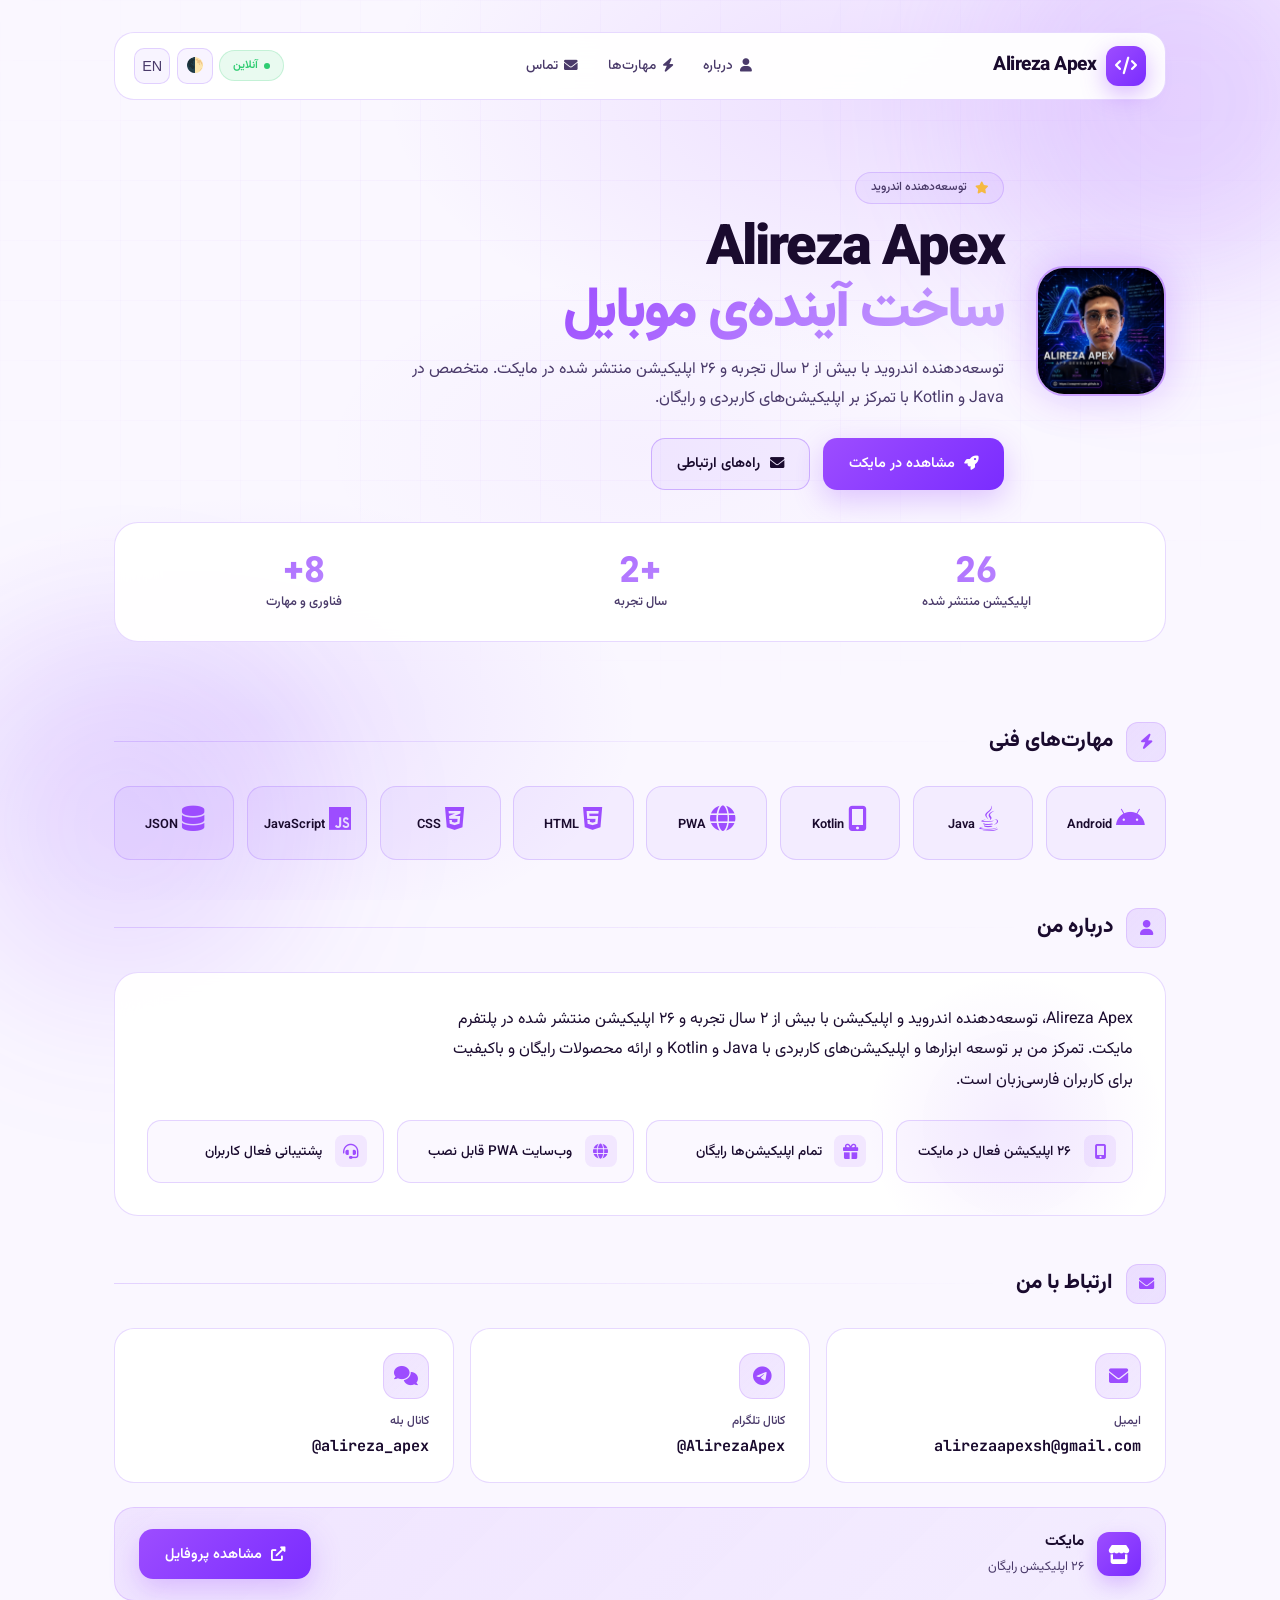
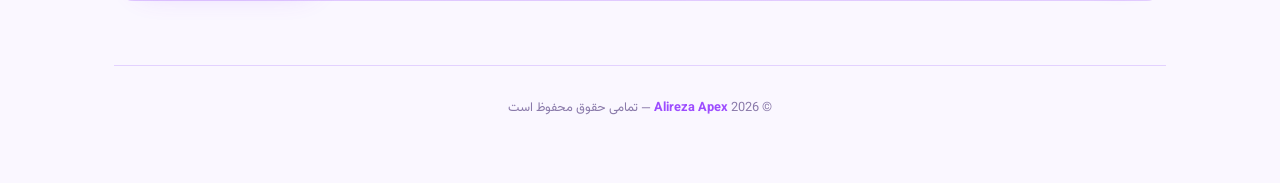
==== commit 286deba3: "Update index.html نسخه جدید برای بازبینی گوگل" ====
--- a/index.html
+++ b/index.html
@@ -3,19 +3,14 @@
 <head>
     <meta charset="UTF-8">
 
-    <meta name="viewport"
-          content="width=device-width, initial-scale=1.0, viewport-fit=cover">
-
-    <title>Alireza Apex | Android Developer Iran</title>
-
-    <meta name="description"
-          content="Alireza Apex — توسعه‌دهنده اندروید از ایران با ۲۶ اپلیکیشن منتشرشده در مایکت.">
-
-    <meta name="keywords"
-          content="Alireza Apex, Android Developer Iran, Myket Developer, Java, Kotlin, PWA, Android Apps">
+    <meta name="viewport" content="width=device-width, initial-scale=1.0">
+
+    <title>Alireza Apex | Android Developer & App Developer</title>
+
+    <meta name="description" content="Alireza Apex، توسعه‌دهنده اندروید و اپلیکیشن با بیش از ۲ سال تجربه و ۲۶ اپلیکیشن منتشرشده در مایکت. متخصص Java و Kotlin با تمرکز بر ساخت اپلیکیشن‌های کاربردی و رایگان.">
 
     <meta name="author" content="Alireza Apex">
-    <meta name="robots" content="index, follow">
+    <meta name="robots" content="index, follow, max-image-preview:large, max-snippet:-1, max-video-preview:-1">
 
     <meta name="theme-color" content="#9d4dff">
     <meta name="color-scheme" content="dark light">
@@ -27,49 +22,50 @@
     <meta name="application-name" content="Alireza Apex">
 
     <link rel="canonical" href="https://wzxqrmt-code.github.io/">
+
     <link rel="icon"
-          href="./AlirezaApex.png"
+          href="https://wzxqrmt-code.github.io/AlirezaApex.png"
           type="image/png">
 
     <link rel="apple-touch-icon"
-          href="./AlirezaApex.png">
+          href="https://wzxqrmt-code.github.io/AlirezaApex.png">
 
     <link rel="manifest" href="./manifest.json">
 
     <!-- Open Graph -->
-    <meta property="og:title"
-          content="Alireza Apex | Android Developer">
-
-    <meta property="og:description"
-          content="توسعه‌دهنده اندروید با ۲۶ اپلیکیشن منتشرشده در مایکت.">
-
-    <meta property="og:image"
-          content="https://wzxqrmt-code.github.io/AlirezaApex.png">
-
-    <meta property="og:url"
-          content="https://wzxqrmt-code.github.io/">
-
     <meta property="og:type" content="website">
+    <meta property="og:title" content="Alireza Apex | Android Developer & App Developer">
+    <meta property="og:description" content="وب‌سایت رسمی Alireza Apex؛ توسعه‌دهنده اندروید با بیش از ۲ سال تجربه و ۲۶ اپلیکیشن منتشرشده در مایکت.">
+    <meta property="og:url" content="https://wzxqrmt-code.github.io/">
+    <meta property="og:image" content="https://wzxqrmt-code.github.io/AlirezaApex.png">
+    <meta property="og:image:alt" content="Alireza Apex - Android Developer">
+    <meta property="og:site_name" content="Alireza Apex">
     <meta property="og:locale" content="fa_IR">
     <meta property="og:locale:alternate" content="en_US">
 
-    <!-- Schema.org -->
+    <!-- Twitter / X -->
+    <meta name="twitter:card" content="summary">
+    <meta name="twitter:title" content="Alireza Apex | Android Developer & App Developer">
+    <meta name="twitter:description" content="وب‌سایت رسمی Alireza Apex؛ توسعه‌دهنده اندروید با بیش از ۲ سال تجربه و ۲۶ اپلیکیشن منتشرشده در مایکت.">
+    <meta name="twitter:image" content="https://wzxqrmt-code.github.io/AlirezaApex.png">
+    <meta name="twitter:image:alt" content="Alireza Apex - Android Developer">
+
+    <!-- Structured Data -->
     <script type="application/ld+json">
     {
-        "@context": "https://schema.org",
-        "@type": "Person",
-        "name": "Alireza Apex",
-        "url": "https://wzxqrmt-code.github.io/",
-        "image": "https://wzxqrmt-code.github.io/AlirezaApex.png",
-        "jobTitle": "Android Developer",
-        "description": "Android Developer from Iran with 26 published applications on Myket.",
-        "sameAs": [
-            "https://myket.ir/developer/dev-99625/apps?lang=fa",
-            "https://t.me/AlirezaApex",
-            "https://ble.ir/alireza_apex"
-        ],
-        "knowsAbout": [
+      "@context": "https://schema.org",
+      "@graph": [
+        {
+          "@type": "Person",
+          "@id": "https://wzxqrmt-code.github.io/#person",
+          "name": "Alireza Apex",
+          "url": "https://wzxqrmt-code.github.io/",
+          "image": "https://wzxqrmt-code.github.io/AlirezaApex.png",
+          "jobTitle": "Android Developer",
+          "description": "Android Developer and App Developer with more than 2 years of experience and 26 published applications on Myket.",
+          "knowsAbout": [
             "Android",
+            "Android Development",
             "Java",
             "Kotlin",
             "PWA",
@@ -77,11 +73,33 @@
             "CSS",
             "JavaScript",
             "JSON"
-        ]
+          ],
+          "sameAs": [
+            "https://myket.ir/developer/dev-99625/apps?lang=fa",
+            "https://t.me/AlirezaApex",
+            "https://ble.ir/alireza_apex",
+            "https://www.instagram.com/alireza.apex.ai"
+          ]
+        },
+        {
+          "@type": "WebSite",
+          "@id": "https://wzxqrmt-code.github.io/#website",
+          "url": "https://wzxqrmt-code.github.io/",
+          "name": "Alireza Apex",
+          "description": "Official website of Alireza Apex, Android Developer and App Developer.",
+          "publisher": {
+            "@id": "https://wzxqrmt-code.github.io/#person"
+          },
+          "inLanguage": [
+            "fa-IR",
+            "en-US"
+          ]
+        }
+      ]
     }
     </script>
 
-    <!-- GoatCounter -->
+    <!-- Analytics -->
     <script
         data-goatcounter="https://alireza-apex.goatcounter.com/count"
         async
@@ -89,29 +107,19 @@
     </script>
 
     <!-- Fonts & Icons -->
-    <link rel="preconnect" href="https://fonts.googleapis.com">
-    <link rel="preconnect" href="https://fonts.gstatic.com" crossorigin>
+    <link
+        rel="stylesheet"
+        href="https://cdnjs.cloudflare.com/ajax/libs/font-awesome/6.0.0-beta3/css/all.min.css">
 
     <link
         href="https://fonts.googleapis.com/css2?family=Vazirmatn:wght@300;400;500;600;700;800;900&family=JetBrains+Mono:wght@400;500;700&display=swap"
         rel="stylesheet">
 
-    <link
-        rel="stylesheet"
-        href="https://cdnjs.cloudflare.com/ajax/libs/font-awesome/6.0.0-beta3/css/all.min.css">
-
     <style>
-
-        /* =========================================================
-           VARIABLES
-        ========================================================= */
-
         :root {
             --bg: #07070c;
-
             --surface: rgba(255, 255, 255, 0.03);
             --surface-hover: rgba(255, 255, 255, 0.06);
-
             --border: rgba(255, 255, 255, 0.08);
             --border-strong: rgba(255, 255, 255, 0.15);
 
@@ -120,21 +128,17 @@
             --text-dim: #5a5a64;
 
             --primary: #9d4dff;
-            --primary-2: #7a2cff;
+            --primary2: #7a2cff;
 
             --gold: #f5b942;
             --green: #2ecc71;
 
             --card: rgba(17, 17, 30, 0.75);
             --menu-bg: rgba(10, 10, 25, 0.95);
-
-            --shadow-primary:
-                0 12px 35px rgba(157, 77, 255, 0.25);
         }
 
         body.light-theme {
             --bg: #faf7ff;
-
             --surface: rgba(122, 44, 255, 0.05);
             --surface-hover: rgba(122, 44, 255, 0.1);
 
@@ -149,14 +153,7 @@
             --menu-bg: rgba(255, 250, 255, 0.98);
         }
 
-
-        /* =========================================================
-           RESET
-        ========================================================= */
-
-        *,
-        *::before,
-        *::after {
+        * {
             margin: 0;
             padding: 0;
             box-sizing: border-box;
@@ -167,27 +164,14 @@
         }
 
         body {
+            font-family: 'Vazirmatn', system-ui, sans-serif;
+            background: var(--bg);
+            color: var(--text);
+            line-height: 1.6;
             min-height: 100vh;
             overflow-x: hidden;
-
-            font-family:
-                "Vazirmatn",
-                system-ui,
-                -apple-system,
-                BlinkMacSystemFont,
-                "Segoe UI",
-                sans-serif;
-
-            background: var(--bg);
-            color: var(--text);
-
-            line-height: 1.6;
-
             position: relative;
-
-            transition:
-                background 0.4s ease,
-                color 0.4s ease;
+            transition: background .4s, color .4s;
         }
 
         a {
@@ -198,15 +182,6 @@
         a {
             -webkit-tap-highlight-color: transparent;
         }
-
-        button {
-            font: inherit;
-        }
-
-
-        /* =========================================================
-           BACKGROUND
-        ========================================================= */
 
         .bg-mesh {
             position: fixed;
@@ -230,6 +205,8 @@
                     transparent 50%
                 ),
                 var(--bg);
+
+            transition: background .4s;
         }
 
         .bg-grid {
@@ -267,23 +244,17 @@
 
         .orb {
             position: fixed;
-
             border-radius: 50%;
-
             filter: blur(80px);
-
             z-index: -2;
-
-            animation:
-                float 20s ease-in-out infinite;
+            animation: float 20s ease-in-out infinite;
+            pointer-events: none;
         }
 
         .orb-1 {
             width: 400px;
             height: 400px;
-
             background: rgba(157, 77, 255, 0.18);
-
             top: -100px;
             right: -100px;
         }
@@ -291,18 +262,14 @@
         .orb-2 {
             width: 350px;
             height: 350px;
-
             background: rgba(122, 44, 255, 0.12);
-
             bottom: -100px;
             left: -50px;
-
             animation-delay: -5s;
         }
 
         @keyframes float {
-            0%,
-            100% {
+            0%, 100% {
                 transform: translate(0, 0) scale(1);
             }
 
@@ -315,195 +282,151 @@
             }
         }
 
-
-        /* =========================================================
-           LAYOUT
-        ========================================================= */
-
         .container {
-            width: min(1100px, 100%);
-
+            max-width: 1100px;
             margin: 0 auto;
-
-            padding:
-                2rem
-                1.5rem
-                4rem;
-        }
-
-
-        /* =========================================================
-           HEADER
-        ========================================================= */
+            padding: 2rem 1.5rem 4rem;
+            position: relative;
+        }
 
         .header {
             display: flex;
+            justify-content: space-between;
             align-items: center;
-            justify-content: space-between;
-
-            gap: 1rem;
 
             padding: 0.8rem 1.2rem;
-
             margin-bottom: 2.5rem;
 
             background: var(--card);
-
             backdrop-filter: blur(20px);
             -webkit-backdrop-filter: blur(20px);
 
             border: 1px solid var(--border);
-
             border-radius: 20px;
 
             position: sticky;
             top: 1rem;
-
             z-index: 100;
         }
 
         .logo {
+            font-size: 1.2rem;
+            font-weight: 800;
+            color: var(--text);
+            text-decoration: none;
+
             display: flex;
             align-items: center;
-
             gap: 0.6rem;
 
-            color: var(--text);
-
-            text-decoration: none;
-
-            font-size: 1.2rem;
-            font-weight: 800;
-
             letter-spacing: -0.5px;
-
-            white-space: nowrap;
         }
 
         .logo-icon {
             width: 40px;
             height: 40px;
-
-            display: grid;
-            place-items: center;
-
             border-radius: 12px;
-
-            color: white;
 
             background:
                 linear-gradient(
                     135deg,
                     var(--primary),
-                    var(--primary-2)
+                    var(--primary2)
                 );
 
+            display: grid;
+            place-items: center;
+
+            color: white;
+            font-size: 1.1rem;
+
             box-shadow:
-                0 8px 24px
-                rgba(157, 77, 255, 0.4);
+                0 8px 24px rgba(157, 77, 255, 0.4);
         }
 
         .header-links {
             display: flex;
+            gap: 0.3rem;
+            list-style: none;
             align-items: center;
-
-            gap: 0.3rem;
-
-            list-style: none;
         }
 
         .header-links a {
+            text-decoration: none;
+            font-weight: 500;
+            font-size: 0.85rem;
+            color: var(--text-muted);
+
+            transition: all 0.3s;
+
+            padding: 0.5rem 0.8rem;
+            border-radius: 10px;
+
             display: flex;
             align-items: center;
-
             gap: 0.4rem;
-
-            padding: 0.5rem 0.8rem;
-
-            border-radius: 10px;
-
-            color: var(--text-muted);
-
-            text-decoration: none;
-
-            font-size: 0.85rem;
-            font-weight: 500;
-
-            transition:
-                color 0.3s ease,
-                background 0.3s ease;
         }
 
         .header-links a:hover,
         .header-links a:focus-visible {
             color: var(--text);
             background: var(--surface-hover);
+            outline: none;
         }
 
         .header-actions {
             display: flex;
+            gap: 0.4rem;
             align-items: center;
-
-            gap: 0.4rem;
         }
 
         .icon-btn {
             width: 36px;
             height: 36px;
+            border-radius: 10px;
+
+            border: 1px solid var(--border);
+            background: var(--surface);
+            color: var(--text-muted);
+
+            cursor: pointer;
 
             display: grid;
             place-items: center;
 
-            border-radius: 10px;
-
-            border: 1px solid var(--border);
-
-            background: var(--surface);
-
-            color: var(--text-muted);
-
-            cursor: pointer;
-
-            transition:
-                color 0.3s ease,
-                border-color 0.3s ease,
-                background 0.3s ease;
+            font-size: 0.9rem;
+
+            transition: all 0.3s;
         }
 
         .icon-btn:hover,
         .icon-btn:focus-visible {
             color: var(--primary);
             border-color: var(--primary);
+            outline: none;
         }
 
         .status-pill {
             display: inline-flex;
             align-items: center;
-
             gap: 0.4rem;
 
             padding: 0.35rem 0.8rem;
 
             background: rgba(46, 204, 113, 0.1);
-
-            border:
-                1px solid
-                rgba(46, 204, 113, 0.2);
+            border: 1px solid rgba(46, 204, 113, 0.2);
 
             border-radius: 100px;
-
-            color: var(--green);
 
             font-size: 0.7rem;
             font-weight: 600;
+            color: var(--green);
         }
 
         .status-dot {
             width: 6px;
             height: 6px;
-
             background: var(--green);
-
             border-radius: 50%;
 
             animation: pulse 2s infinite;
@@ -512,33 +435,23 @@
         @keyframes pulse {
             0% {
                 box-shadow:
-                    0 0 0 0
-                    rgba(46, 204, 113, 0.7);
+                    0 0 0 0 rgba(46, 204, 113, 0.7);
             }
 
             70% {
                 box-shadow:
-                    0 0 0 8px
-                    rgba(46, 204, 113, 0);
+                    0 0 0 8px rgba(46, 204, 113, 0);
             }
 
             100% {
                 box-shadow:
-                    0 0 0 0
-                    rgba(46, 204, 113, 0);
-            }
-        }
-
-
-        /* =========================================================
-           HERO
-        ========================================================= */
+                    0 0 0 0 rgba(46, 204, 113, 0);
+            }
+        }
 
         .hero {
             padding: 2rem 0;
-
-            animation:
-                fadeUp 0.8s ease-out;
+            animation: fadeUp 0.8s ease-out;
         }
 
         @keyframes fadeUp {
@@ -556,9 +469,7 @@
         .hero-content {
             display: flex;
             align-items: center;
-
             gap: 2rem;
-
             flex-wrap: wrap;
 
             margin-bottom: 2rem;
@@ -567,29 +478,21 @@
         .hero-avatar {
             width: 130px;
             height: 130px;
-
+            border-radius: 28px;
+            overflow: hidden;
             flex-shrink: 0;
 
-            overflow: hidden;
-
-            border-radius: 28px;
-
-            border:
-                2px solid
-                rgba(157, 77, 255, 0.5);
+            border: 2px solid rgba(157, 77, 255, 0.5);
 
             box-shadow:
-                0 0 40px
-                rgba(157, 77, 255, 0.3);
+                0 0 40px rgba(157, 77, 255, 0.3);
         }
 
         .hero-avatar img {
             width: 100%;
             height: 100%;
-
+            object-fit: cover;
             display: block;
-
-            object-fit: cover;
         }
 
         .hero-text {
@@ -600,25 +503,20 @@
         .hero-tag {
             display: inline-flex;
             align-items: center;
-
             gap: 0.5rem;
 
             padding: 0.35rem 0.9rem;
 
-            margin-bottom: 1rem;
-
-            border:
-                1px solid
-                var(--border);
+            background: var(--surface);
+            border: 1px solid var(--border);
 
             border-radius: 100px;
-
-            background: var(--surface);
-
-            color: var(--text-muted);
 
             font-size: 0.75rem;
             font-weight: 500;
+            color: var(--text-muted);
+
+            margin-bottom: 1rem;
         }
 
         .hero-tag i {
@@ -626,19 +524,16 @@
         }
 
         .hero h1 {
+            font-size: clamp(2rem, 5vw, 3.5rem);
+            font-weight: 900;
+
+            letter-spacing: -2px;
+            line-height: 1.1;
+
             margin-bottom: 0.8rem;
-
-            font-size:
-                clamp(2rem, 5vw, 3.5rem);
-
-            font-weight: 900;
-
-            letter-spacing: -2px;
-
-            line-height: 1.1;
-        }
-
-        .accent {
+        }
+
+        .hero h1 .accent {
             background:
                 linear-gradient(
                     135deg,
@@ -647,19 +542,17 @@
                 );
 
             -webkit-background-clip: text;
+            -webkit-text-fill-color: transparent;
             background-clip: text;
-
-            -webkit-text-fill-color: transparent;
         }
 
         .hero .sub {
-            max-width: 550px;
+            font-size: 1rem;
+            color: var(--text-muted);
+
+            max-width: 600px;
 
             margin-bottom: 1.5rem;
-
-            color: var(--text-muted);
-
-            font-size: 1rem;
 
             line-height: 1.8;
         }
@@ -667,52 +560,43 @@
         .hero-cta {
             display: flex;
             flex-wrap: wrap;
-
             gap: 0.8rem;
         }
 
-        .btn-primary,
-        .btn-ghost {
-            display: inline-flex;
-            align-items: center;
-
-            gap: 0.6rem;
-
-            padding: 0.85rem 1.6rem;
-
-            border-radius: 14px;
-
-            font-size: 0.9rem;
-            font-weight: 600;
-
-            text-decoration: none;
-
-            cursor: pointer;
-
-            font-family: inherit;
-
-            transition:
-                transform 0.2s ease,
-                box-shadow 0.3s ease,
-                background 0.3s ease,
-                border-color 0.3s ease;
-        }
-
         .btn-primary {
-            border: none;
-
-            color: white;
-
             background:
                 linear-gradient(
                     135deg,
                     var(--primary),
-                    var(--primary-2)
+                    var(--primary2)
                 );
 
+            color: white;
+
+            padding: 0.85rem 1.6rem;
+
+            border-radius: 14px;
+
+            font-weight: 600;
+            font-size: 0.9rem;
+
+            text-decoration: none;
+
+            display: inline-flex;
+            align-items: center;
+            gap: 0.6rem;
+
+            border: none;
+            cursor: pointer;
+
+            transition:
+                transform 0.2s,
+                box-shadow 0.3s;
+
             box-shadow:
-                0 10px 30px
-                rgba(157, 77, 255, 0.3);
+                0 10px 30px rgba(157, 77, 255, 0.3);
+
+            font-family: inherit;
         }
 
         .btn-primary:hover,
@@ -720,49 +604,54 @@
             transform: translateY(-2px);
 
             box-shadow:
-                0 15px 40px
-                rgba(157, 77, 255, 0.5);
+                0 15px 40px rgba(157, 77, 255, 0.5);
+
+            outline: none;
         }
 
         .btn-ghost {
+            background: var(--surface);
             color: var(--text);
 
-            background: var(--surface);
-
-            border:
-                1px solid
-                var(--border-strong);
+            padding: 0.85rem 1.6rem;
+
+            border-radius: 14px;
+
+            font-weight: 600;
+            font-size: 0.9rem;
+
+            text-decoration: none;
+
+            display: inline-flex;
+            align-items: center;
+            gap: 0.6rem;
+
+            border: 1px solid var(--border-strong);
+
+            cursor: pointer;
+
+            transition: all 0.3s;
+
+            font-family: inherit;
         }
 
         .btn-ghost:hover,
         .btn-ghost:focus-visible {
+            background: var(--surface-hover);
+            border-color: var(--primary);
             color: var(--primary);
-
-            background: var(--surface-hover);
-
-            border-color: var(--primary);
-        }
-
-
-        /* =========================================================
-           STATS
-        ========================================================= */
+            outline: none;
+        }
 
         .stats {
             display: grid;
-
-            grid-template-columns:
-                repeat(3, 1fr);
-
+            grid-template-columns: repeat(3, 1fr);
             gap: 1rem;
 
             padding: 1.8rem;
 
             background: var(--card);
-
-            border:
-                1px solid
-                var(--border);
+            border: 1px solid var(--border);
 
             border-radius: 24px;
 
@@ -775,14 +664,7 @@
         }
 
         .stat-num {
-            margin-bottom: 0.3rem;
-
-            font-family:
-                "JetBrains Mono",
-                monospace;
-
             font-size: 2.2rem;
-
             font-weight: 900;
 
             line-height: 1;
@@ -795,23 +677,19 @@
                 );
 
             -webkit-background-clip: text;
+            -webkit-text-fill-color: transparent;
             background-clip: text;
 
-            -webkit-text-fill-color: transparent;
+            margin-bottom: 0.3rem;
+
+            font-family: 'JetBrains Mono', monospace;
         }
 
         .stat-label {
+            font-size: 0.8rem;
             color: var(--text-muted);
-
-            font-size: 0.8rem;
-
             font-weight: 500;
         }
-
-
-        /* =========================================================
-           SECTIONS
-        ========================================================= */
 
         .section {
             margin: 3rem 0;
@@ -820,24 +698,17 @@
         .section-title {
             display: flex;
             align-items: center;
-
             gap: 0.8rem;
-
-            margin-bottom: 1.5rem;
 
             font-size: 1.3rem;
             font-weight: 800;
+
+            margin-bottom: 1.5rem;
         }
 
         .section-title i {
             width: 40px;
             height: 40px;
-
-            display: grid;
-            place-items: center;
-
-            flex-shrink: 0;
-
             border-radius: 12px;
 
             background:
@@ -847,18 +718,17 @@
                     rgba(122, 44, 255, 0.1)
                 );
 
-            border:
-                1px solid
-                rgba(157, 77, 255, 0.2);
+            border: 1px solid rgba(157, 77, 255, 0.2);
+
+            display: grid;
+            place-items: center;
 
             color: var(--primary);
-
             font-size: 0.95rem;
         }
 
         .section-title .line {
             flex: 1;
-
             height: 1px;
 
             background:
@@ -869,40 +739,30 @@
                 );
         }
 
-
-        /* =========================================================
-           SKILLS
-        ========================================================= */
-
         .skills-grid {
             display: grid;
-
             grid-template-columns:
-                repeat(
-                    auto-fill,
-                    minmax(120px, 1fr)
-                );
+                repeat(auto-fill, minmax(120px, 1fr));
 
             gap: 0.8rem;
         }
 
         .skill-card {
+            background: var(--surface);
+            border: 1px solid var(--border);
+
+            border-radius: 16px;
+
             padding: 1.2rem 0.8rem;
 
             text-align: center;
 
-            background: var(--surface);
-
-            border:
-                1px solid
-                var(--border);
-
-            border-radius: 16px;
-
-            transition:
-                transform 0.3s ease,
-                border-color 0.3s ease,
-                box-shadow 0.3s ease;
+            transition: all 0.3s;
+
+            cursor: default;
+
+            position: relative;
+            overflow: hidden;
         }
 
         .skill-card:hover {
@@ -911,56 +771,40 @@
             border-color: var(--primary);
 
             box-shadow:
-                0 10px 30px
-                rgba(157, 77, 255, 0.2);
+                0 10px 30px rgba(157, 77, 255, 0.2);
         }
 
         .skill-card i {
-            display: block;
-
+            font-size: 1.6rem;
             margin-bottom: 0.5rem;
-
             color: var(--primary);
-
-            font-size: 1.6rem;
         }
 
         .skill-card span {
-            color: var(--text);
-
             font-size: 0.8rem;
             font-weight: 600;
-        }
-
-
-        /* =========================================================
-           ABOUT
-        ========================================================= */
+            color: var(--text);
+        }
 
         .about-card {
-            position: relative;
-
-            overflow: hidden;
+            background: var(--card);
+            border: 1px solid var(--border);
+
+            border-radius: 24px;
 
             padding: 2rem;
-
-            background: var(--card);
-
-            border:
-                1px solid
-                var(--border);
-
-            border-radius: 24px;
 
             backdrop-filter: blur(20px);
             -webkit-backdrop-filter: blur(20px);
+
+            position: relative;
+            overflow: hidden;
         }
 
         .about-card::before {
-            content: "";
+            content: '';
 
             position: absolute;
-
             top: 0;
             right: 0;
 
@@ -978,149 +822,117 @@
         }
 
         .about-text {
+            font-size: 1rem;
+            color: var(--text);
+
+            line-height: 1.9;
+
+            margin-bottom: 1.5rem;
+
+            max-width: 700px;
+
             position: relative;
-
-            max-width: 700px;
-
-            margin-bottom: 1.5rem;
-
-            color: var(--text);
-
-            font-size: 1rem;
-
-            line-height: 1.9;
         }
 
         .about-features {
+            display: grid;
+
+            grid-template-columns:
+                repeat(auto-fit, minmax(220px, 1fr));
+
+            gap: 0.8rem;
+
             position: relative;
-
-            display: grid;
-
-            grid-template-columns:
-                repeat(
-                    auto-fit,
-                    minmax(220px, 1fr)
-                );
-
-            gap: 0.8rem;
         }
 
         .feature {
             display: flex;
             align-items: center;
-
             gap: 0.8rem;
 
             padding: 0.9rem 1rem;
 
-            background:
-                rgba(157, 77, 255, 0.04);
-
-            border:
-                1px solid
-                var(--border);
+            background: rgba(157, 77, 255, 0.04);
+
+            border: 1px solid var(--border);
 
             border-radius: 14px;
 
-            transition:
-                border-color 0.3s ease,
-                background 0.3s ease;
+            transition: all 0.3s;
         }
 
         .feature:hover {
             border-color: var(--primary);
-
-            background:
-                rgba(157, 77, 255, 0.08);
+            background: rgba(157, 77, 255, 0.08);
         }
 
         .feature i {
+            color: var(--primary);
+
+            font-size: 0.95rem;
+
             width: 32px;
             height: 32px;
 
+            background: rgba(157, 77, 255, 0.1);
+
+            border-radius: 8px;
+
             display: grid;
             place-items: center;
 
             flex-shrink: 0;
-
-            border-radius: 8px;
-
-            background:
-                rgba(157, 77, 255, 0.1);
-
-            color: var(--primary);
-
-            font-size: 0.95rem;
         }
 
         .feature span {
-            color: var(--text);
-
             font-size: 0.85rem;
             font-weight: 500;
-        }
-
-
-        /* =========================================================
-           CONTACT
-        ========================================================= */
+            color: var(--text);
+        }
 
         .contact-grid {
             display: grid;
 
             grid-template-columns:
-                repeat(
-                    auto-fit,
-                    minmax(260px, 1fr)
-                );
+                repeat(auto-fit, minmax(260px, 1fr));
 
             gap: 1rem;
         }
 
         .contact-card {
+            background: var(--card);
+
+            border: 1px solid var(--border);
+
+            border-radius: 20px;
+
+            padding: 1.5rem;
+
+            text-decoration: none;
+
+            transition: all 0.3s;
+
             display: block;
 
             position: relative;
-
             overflow: hidden;
-
-            padding: 1.5rem;
-
-            background: var(--card);
-
-            border:
-                1px solid
-                var(--border);
-
-            border-radius: 20px;
-
-            text-decoration: none;
-
-            transition:
-                transform 0.3s ease,
-                border-color 0.3s ease,
-                box-shadow 0.3s ease;
         }
 
         .contact-card:hover,
         .contact-card:focus-visible {
+            border-color: var(--primary);
+
             transform: translateY(-4px);
 
-            border-color: var(--primary);
-
             box-shadow:
-                0 15px 40px
-                rgba(157, 77, 255, 0.15);
+                0 15px 40px rgba(157, 77, 255, 0.15);
+
+            outline: none;
         }
 
         .contact-icon {
             width: 46px;
             height: 46px;
-
-            display: grid;
-            place-items: center;
-
-            margin-bottom: 0.8rem;
 
             border-radius: 14px;
 
@@ -1131,57 +943,42 @@
                     rgba(122, 44, 255, 0.1)
                 );
 
-            border:
-                1px solid
-                rgba(157, 77, 255, 0.2);
+            border: 1px solid rgba(157, 77, 255, 0.2);
+
+            display: grid;
+            place-items: center;
 
             color: var(--primary);
-
             font-size: 1.2rem;
+
+            margin-bottom: 0.8rem;
         }
 
         .contact-label {
+            font-size: 0.75rem;
+            color: var(--text-muted);
+
             margin-bottom: 0.2rem;
 
-            color: var(--text-muted);
-
-            font-size: 0.75rem;
             font-weight: 500;
         }
 
         .contact-value {
-            color: var(--text);
-
-            font-family:
-                "JetBrains Mono",
-                monospace;
-
             font-size: 0.95rem;
             font-weight: 700;
 
+            color: var(--text);
+
+            font-family: 'JetBrains Mono', monospace;
+
             direction: ltr;
             text-align: right;
 
             overflow-wrap: anywhere;
         }
 
-
-        /* =========================================================
-           MYKET
-        ========================================================= */
-
         .myket-banner {
-            display: flex;
-            align-items: center;
-            justify-content: space-between;
-
-            gap: 1rem;
-
-            flex-wrap: wrap;
-
             margin-top: 1.5rem;
-
-            padding: 1.3rem 1.5rem;
 
             background:
                 linear-gradient(
@@ -1190,17 +987,23 @@
                     rgba(122, 44, 255, 0.05)
                 );
 
-            border:
-                1px solid
-                rgba(157, 77, 255, 0.2);
+            border: 1px solid rgba(157, 77, 255, 0.2);
 
             border-radius: 20px;
+
+            padding: 1.3rem 1.5rem;
+
+            display: flex;
+            align-items: center;
+            justify-content: space-between;
+
+            gap: 1rem;
+            flex-wrap: wrap;
         }
 
         .myket-info {
             display: flex;
             align-items: center;
-
             gap: 0.8rem;
         }
 
@@ -1208,59 +1011,48 @@
             width: 44px;
             height: 44px;
 
-            display: grid;
-            place-items: center;
-
             border-radius: 12px;
-
-            color: white;
 
             background:
                 linear-gradient(
                     135deg,
                     var(--primary),
-                    var(--primary-2)
+                    var(--primary2)
                 );
 
+            display: grid;
+            place-items: center;
+
+            color: white;
+            font-size: 1.2rem;
+
             box-shadow:
-                0 8px 20px
-                rgba(157, 77, 255, 0.3);
+                0 8px 20px rgba(157, 77, 255, 0.3);
         }
 
         .myket-text strong {
             display: block;
-
             color: var(--text);
-
             font-size: 0.95rem;
         }
 
         .myket-text small {
             color: var(--text-muted);
-
             font-size: 0.8rem;
         }
-
-
-        /* =========================================================
-           FOOTER
-        ========================================================= */
 
         .footer {
             margin-top: 4rem;
 
             padding-top: 2rem;
 
-            border-top:
-                1px solid
-                var(--border);
+            border-top: 1px solid var(--border);
 
             text-align: center;
         }
 
         .footer-text {
             color: var(--text-dim);
-
             font-size: 0.8rem;
         }
 
@@ -1268,14 +1060,8 @@
             color: var(--primary);
         }
 
-
-        /* =========================================================
-           REVEAL
-        ========================================================= */
-
         .reveal {
             opacity: 0;
-
             transform: translateY(30px);
 
             transition:
@@ -1285,27 +1071,8 @@
 
         .reveal.visible {
             opacity: 1;
-
             transform: translateY(0);
         }
-
-
-        /* =========================================================
-           FOCUS
-        ========================================================= */
-
-        :focus-visible {
-            outline:
-                2px solid
-                var(--primary);
-
-            outline-offset: 3px;
-        }
-
-
-        /* =========================================================
-           SCROLLBAR
-        ========================================================= */
 
         ::-webkit-scrollbar {
             width: 8px;
@@ -1317,7 +1084,6 @@
 
         ::-webkit-scrollbar-thumb {
             background: var(--border-strong);
-
             border-radius: 5px;
         }
 
@@ -1330,24 +1096,18 @@
             color: white;
         }
 
-
-        /* =========================================================
-           RESPONSIVE
-        ========================================================= */
+        :focus-visible {
+            outline: 2px solid var(--primary);
+            outline-offset: 3px;
+        }
 
         @media (max-width: 768px) {
-
             .container {
-                padding:
-                    1rem
-                    1rem
-                    3rem;
+                padding: 1rem 1rem 3rem;
             }
 
             .header {
                 padding: 0.7rem 0.9rem;
-
-                top: 0.5rem;
             }
 
             .header-links a span {
@@ -1361,25 +1121,17 @@
             .hero-avatar {
                 width: 100px;
                 height: 100px;
-
                 border-radius: 20px;
-            }
-
-            .hero h1 {
-                letter-spacing: -1px;
             }
 
             .stats {
                 grid-template-columns: 1fr;
-
                 gap: 1.2rem;
-
                 padding: 1.3rem;
             }
 
             .myket-banner {
                 flex-direction: column;
-
                 text-align: center;
             }
 
@@ -1388,49 +1140,7 @@
             }
         }
 
-        @media (max-width: 480px) {
-
-            .header {
-                gap: 0.5rem;
-            }
-
-            .logo span {
-                display: none;
-            }
-
-            .header-links {
-                flex: 1;
-
-                justify-content: center;
-            }
-
-            .hero-content {
-                gap: 1.2rem;
-            }
-
-            .hero-cta {
-                flex-direction: column;
-            }
-
-            .btn-primary,
-            .btn-ghost {
-                justify-content: center;
-
-                width: 100%;
-            }
-
-            .about-card {
-                padding: 1.4rem;
-            }
-        }
-
-
-        /* =========================================================
-           REDUCED MOTION
-        ========================================================= */
-
         @media (prefers-reduced-motion: reduce) {
-
             html {
                 scroll-behavior: auto;
             }
@@ -1448,135 +1158,81 @@
                 transform: none;
             }
         }
-
     </style>
 </head>
 
 <body>
 
-    <!-- Background -->
-    <div class="bg-mesh" aria-hidden="true"></div>
-    <div class="bg-grid" aria-hidden="true"></div>
-
-    <div class="orb orb-1" aria-hidden="true"></div>
-    <div class="orb orb-2" aria-hidden="true"></div>
-
-
-    <main class="container">
-
-        <!-- =====================================================
-             HEADER
-        ====================================================== -->
+    <div class="bg-mesh"></div>
+    <div class="bg-grid"></div>
+
+    <div class="orb orb-1"></div>
+    <div class="orb orb-2"></div>
+
+    <div class="container">
 
         <header class="header">
 
-            <a
-                href="#"
-                class="logo"
-                aria-label="Alireza Apex - Home">
-
-                <div
-                    class="logo-icon"
-                    aria-hidden="true">
-
-                    <i class="fas fa-code"></i>
-
+            <a href="#" class="logo" aria-label="Alireza Apex - صفحه اصلی">
+                <div class="logo-icon">
+                    <i class="fas fa-code" aria-hidden="true"></i>
                 </div>
 
                 <span data-i18n="brand_name">
                     Alireza Apex
                 </span>
-
             </a>
 
-
-            <nav aria-label="Main navigation">
-
+            <nav aria-label="ناوبری اصلی">
                 <ul class="header-links">
 
                     <li>
                         <a href="#about">
-                            <i
-                                class="fas fa-user"
-                                aria-hidden="true">
-                            </i>
-
-                            <span data-i18n="nav_about">
-                                درباره
-                            </span>
+                            <i class="fas fa-user" aria-hidden="true"></i>
+                            <span data-i18n="nav_about">درباره</span>
                         </a>
                     </li>
 
                     <li>
                         <a href="#skills">
-                            <i
-                                class="fas fa-bolt"
-                                aria-hidden="true">
-                            </i>
-
-                            <span data-i18n="nav_skills">
-                                مهارت‌ها
-                            </span>
+                            <i class="fas fa-bolt" aria-hidden="true"></i>
+                            <span data-i18n="nav_skills">مهارت‌ها</span>
                         </a>
                     </li>
 
                     <li>
                         <a href="#contact">
-                            <i
-                                class="fas fa-envelope"
-                                aria-hidden="true">
-                            </i>
-
-                            <span data-i18n="nav_contact">
-                                تماس
-                            </span>
+                            <i class="fas fa-envelope" aria-hidden="true"></i>
+                            <span data-i18n="nav_contact">تماس</span>
                         </a>
                     </li>
 
                 </ul>
-
             </nav>
 
-
             <div class="header-actions">
 
-                <div
-                    class="status-pill"
-                    aria-label="Online">
-
-                    <span
-                        class="status-dot"
-                        aria-hidden="true">
-                    </span>
-
-                    <span data-i18n="status_online">
-                        آنلاین
-                    </span>
-
+                <div class="status-pill">
+                    <span class="status-dot"></span>
+                    <span data-i18n="status_online">آنلاین</span>
                 </div>
-
 
                 <button
                     class="icon-btn"
                     id="themeToggle"
                     type="button"
-                    aria-label="تغییر تم"
-                    title="تغییر تم">
-
+                    aria-label="تغییر حالت نمایش"
+                    title="تغییر حالت نمایش">
                     🌓
-
                 </button>
-
 
                 <button
                     class="icon-btn"
                     id="langToggle"
                     type="button"
-                    aria-label="Change language"
-                    title="Change language">
-
+                    aria-label="تغییر زبان"
+                    title="تغییر زبان">
                     EN
-
                 </button>
 
             </div>
@@ -1584,656 +1240,432 @@
         </header>
 
 
-        <!-- =====================================================
-             HERO
-        ====================================================== -->
-
-        <section
-            class="hero"
-            aria-labelledby="hero-title">
-
-            <div class="hero-content">
-
-                <div class="hero-avatar">
-
-                    <img
-                        src="./AlirezaApex.png"
-                        alt="Alireza Apex - Android Developer"
-                        width="130"
-                        height="130"
-                        fetchpriority="high">
+        <main>
+
+            <!-- Hero -->
+            <section class="hero" aria-labelledby="hero-title">
+
+                <div class="hero-content">
+
+                    <div class="hero-avatar">
+                        <img
+                            src="./AlirezaApex.png"
+                            alt="Alireza Apex - Android Developer"
+                            width="130"
+                            height="130"
+                            fetchpriority="high">
+                    </div>
+
+                    <div class="hero-text">
+
+                        <div class="hero-tag">
+                            <i class="fas fa-star" aria-hidden="true"></i>
+
+                            <span data-i18n="hero_tag">
+                                توسعه‌دهنده اندروید
+                            </span>
+                        </div>
+
+                        <h1 id="hero-title" data-i18n="hero_title">
+                            Alireza Apex<br>
+                            <span class="accent">
+                                ساخت آینده‌ی موبایل
+                            </span>
+                        </h1>
+
+                        <p class="sub" data-i18n="hero_desc">
+                            توسعه‌دهنده اندروید با بیش از ۲ سال تجربه و ۲۶ اپلیکیشن منتشر شده در مایکت. متخصص در Java و Kotlin با تمرکز بر اپلیکیشن‌های کاربردی و رایگان.
+                        </p>
+
+                        <div class="hero-cta">
+
+                            <a
+                                href="https://myket.ir/developer/dev-99625/apps?lang=fa"
+                                target="_blank"
+                                rel="noopener noreferrer"
+                                class="btn-primary">
+
+                                <i class="fas fa-rocket" aria-hidden="true"></i>
+
+                                <span data-i18n="myket_btn">
+                                    مشاهده در مایکت
+                                </span>
+
+                            </a>
+
+                            <a
+                                href="#contact"
+                                class="btn-ghost">
+
+                                <i class="fas fa-envelope" aria-hidden="true"></i>
+
+                                <span data-i18n="contact_btn">
+                                    راه‌های ارتباطی
+                                </span>
+
+                            </a>
+
+                        </div>
+
+                    </div>
 
                 </div>
 
 
-                <div class="hero-text">
-
-                    <div class="hero-tag">
-
-                        <i
-                            class="fas fa-star"
-                            aria-hidden="true">
-                        </i>
-
-                        <span data-i18n="hero_tag">
-                            توسعه‌دهنده اندروید
+                <div class="stats" aria-label="آمار Alireza Apex">
+
+                    <div class="stat">
+                        <div class="stat-num" id="statApps">
+                            26
+                        </div>
+
+                        <div class="stat-label" data-i18n="stat_apps">
+                            اپلیکیشن منتشر شده
+                        </div>
+                    </div>
+
+                    <div class="stat">
+                        <div class="stat-num">
+                            +2
+                        </div>
+
+                        <div class="stat-label" data-i18n="stat_years">
+                            سال تجربه
+                        </div>
+                    </div>
+
+                    <div class="stat">
+                        <div class="stat-num">
+                            8+
+                        </div>
+
+                        <div class="stat-label" data-i18n="stat_skills">
+                            فناوری و مهارت
+                        </div>
+                    </div>
+
+                </div>
+
+            </section>
+
+
+            <!-- Skills -->
+            <section
+                class="section reveal"
+                id="skills"
+                aria-labelledby="skills-title">
+
+                <div class="section-title">
+
+                    <i class="fas fa-bolt" aria-hidden="true"></i>
+
+                    <span
+                        id="skills-title"
+                        data-i18n="skills_title">
+                        مهارت‌های فنی
+                    </span>
+
+                    <div class="line"></div>
+
+                </div>
+
+                <div
+                    class="skills-grid"
+                    id="skillsGrid">
+                </div>
+
+            </section>
+
+
+            <!-- About -->
+            <section
+                class="section reveal"
+                id="about"
+                aria-labelledby="about-title">
+
+                <div class="section-title">
+
+                    <i class="fas fa-user" aria-hidden="true"></i>
+
+                    <span
+                        id="about-title"
+                        data-i18n="about_title">
+                        درباره من
+                    </span>
+
+                    <div class="line"></div>
+
+                </div>
+
+                <div class="about-card">
+
+                    <p
+                        class="about-text"
+                        data-i18n="about_text">
+
+                        Alireza Apex، توسعه‌دهنده اندروید و اپلیکیشن با بیش از ۲ سال تجربه و ۲۶ اپلیکیشن منتشر شده در پلتفرم مایکت. تمرکز من بر توسعه ابزارها و اپلیکیشن‌های کاربردی با Java و Kotlin و ارائه محصولات رایگان و باکیفیت برای کاربران فارسی‌زبان است.
+
+                    </p>
+
+                    <div class="about-features">
+
+                        <div class="feature">
+                            <i class="fas fa-mobile-alt" aria-hidden="true"></i>
+
+                            <span data-i18n="feature_1">
+                                ۲۶ اپلیکیشن فعال در مایکت
+                            </span>
+                        </div>
+
+                        <div class="feature">
+                            <i class="fas fa-gift" aria-hidden="true"></i>
+
+                            <span data-i18n="feature_2">
+                                تمام اپلیکیشن‌ها رایگان
+                            </span>
+                        </div>
+
+                        <div class="feature">
+                            <i class="fas fa-globe" aria-hidden="true"></i>
+
+                            <span data-i18n="feature_3">
+                                وب‌سایت PWA قابل نصب
+                            </span>
+                        </div>
+
+                        <div class="feature">
+                            <i class="fas fa-headset" aria-hidden="true"></i>
+
+                            <span data-i18n="feature_4">
+                                پشتیبانی فعال کاربران
+                            </span>
+                        </div>
+
+                    </div>
+
+                </div>
+
+            </section>
+
+
+            <!-- Contact -->
+            <section
+                class="section reveal"
+                id="contact"
+                aria-labelledby="contact-title">
+
+                <div class="section-title">
+
+                    <i class="fas fa-envelope" aria-hidden="true"></i>
+
+                    <span
+                        id="contact-title"
+                        data-i18n="contact_title">
+                        ارتباط با من
+                    </span>
+
+                    <div class="line"></div>
+
+                </div>
+
+
+                <div class="contact-grid">
+
+                    <a
+                        href="mailto:alirezaapexsh@gmail.com"
+                        class="contact-card"
+                        aria-label="ارسال ایمیل به Alireza Apex">
+
+                        <div class="contact-icon">
+                            <i class="fas fa-envelope" aria-hidden="true"></i>
+                        </div>
+
+                        <div
+                            class="contact-label"
+                            data-i18n="email_label">
+                            ایمیل
+                        </div>
+
+                        <div class="contact-value">
+                            alirezaapexsh@gmail.com
+                        </div>
+
+                    </a>
+
+
+                    <a
+                        href="https://t.me/AlirezaApex"
+                        target="_blank"
+                        rel="noopener noreferrer"
+                        class="contact-card"
+                        aria-label="کانال تلگرام Alireza Apex">
+
+                        <div class="contact-icon">
+                            <i class="fab fa-telegram-plane" aria-hidden="true"></i>
+                        </div>
+
+                        <div
+                            class="contact-label"
+                            data-i18n="telegram_channel">
+                            کانال تلگرام
+                        </div>
+
+                        <div class="contact-value">
+                            @AlirezaApex
+                        </div>
+
+                    </a>
+
+
+                    <a
+                        href="https://ble.ir/alireza_apex"
+                        target="_blank"
+                        rel="noopener noreferrer"
+                        class="contact-card"
+                        aria-label="کانال بله Alireza Apex">
+
+                        <div class="contact-icon">
+                            <i class="fas fa-comments" aria-hidden="true"></i>
+                        </div>
+
+                        <div
+                            class="contact-label"
+                            data-i18n="ble_channel">
+                            کانال بله
+                        </div>
+
+                        <div class="contact-value">
+                            @alireza_apex
+                        </div>
+
+                    </a>
+
+                </div>
+
+
+                <div class="myket-banner">
+
+                    <div class="myket-info">
+
+                        <div class="myket-icon">
+                            <i class="fas fa-store" aria-hidden="true"></i>
+                        </div>
+
+                        <div class="myket-text">
+
+                            <strong data-i18n="myket_title">
+                                مایکت
+                            </strong>
+
+                            <small data-i18n="myket_sub">
+                                ۲۶ اپلیکیشن رایگان
+                            </small>
+
+                        </div>
+
+                    </div>
+
+
+                    <a
+                        href="https://myket.ir/developer/dev-99625/apps?lang=fa"
+                        target="_blank"
+                        rel="noopener noreferrer"
+                        class="btn-primary">
+
+                        <i class="fas fa-external-link-alt" aria-hidden="true"></i>
+
+                        <span data-i18n="myket_banner_btn">
+                            مشاهده پروفایل
                         </span>
 
-                    </div>
-
-
-                    <h1 id="hero-title" data-i18n="hero_title">
-                        Alireza Apex<br>
-                        <span class="accent">
-                            ساخت آینده‌ی موبایل
-                        </span>
-                    </h1>
-
-
-                    <p
-                        class="sub"
-                        data-i18n="hero_desc">
-
-                        توسعه‌دهنده اندروید با ۲۶ اپلیکیشن
-                        منتشر شده در مایکت. متخصص در Java و Kotlin
-                        با تمرکز بر اپلیکیشن‌های کاربردی و رایگان.
-
-                    </p>
-
-
-                    <div class="hero-cta">
-
-                        <a
-                            href="https://myket.ir/developer/dev-99625/apps?lang=fa"
-                            target="_blank"
-                            rel="noopener noreferrer"
-                            class="btn-primary">
-
-                            <i
-                                class="fas fa-rocket"
-                                aria-hidden="true">
-                            </i>
-
-                            <span data-i18n="myket_btn">
-                                مشاهده در مایکت
-                            </span>
-
-                        </a>
-
-
-                        <a
-                            href="#contact"
-                            class="btn-ghost">
-
-                            <i
-                                class="fas fa-envelope"
-                                aria-hidden="true">
-                            </i>
-
-                            <span data-i18n="contact_btn">
-                                راه‌های ارتباطی
-                            </span>
-
-                        </a>
-
-                    </div>
+                    </a>
 
                 </div>
 
-            </div>
-
-
-            <!-- Stats -->
-
-            <div
-                class="stats"
-                aria-label="Statistics">
-
-                <div class="stat">
-
-                    <div
-                        class="stat-num"
-                        id="statApps">
-                        26
-                    </div>
-
-                    <div
-                        class="stat-label"
-                        data-i18n="stat_apps">
-
-                        اپلیکیشن منتشر شده
-
-                    </div>
-
-                </div>
-
-
-                <div class="stat">
-
-                    <div class="stat-num">
-                        +2
-                    </div>
-
-                    <div
-                        class="stat-label"
-                        data-i18n="stat_years">
-
-                        سال تجربه
-
-                    </div>
-
-                </div>
-
-
-                <div class="stat">
-
-                    <div class="stat-num">
-                        رایگان
-                    </div>
-
-                    <div
-                        class="stat-label"
-                        data-i18n="stat_free">
-
-                        اپلیکیشن‌های رایگان
-
-                    </div>
-
-                </div>
-
-            </div>
-
-        </section>
-
-
-        <!-- =====================================================
-             SKILLS
-        ====================================================== -->
-
-        <section
-            class="section reveal"
-            id="skills"
-            aria-labelledby="skills-title">
-
-            <div class="section-title">
-
-                <i
-                    class="fas fa-bolt"
-                    aria-hidden="true">
-                </i>
-
-                <span
-                    id="skills-title"
-                    data-i18n="skills_title">
-
-                    مهارت‌های فنی
-
-                </span>
-
-                <div
-                    class="line"
-                    aria-hidden="true">
-                </div>
-
-            </div>
-
-
-            <div
-                class="skills-grid"
-                id="skillsGrid">
-            </div>
-
-        </section>
-
-
-        <!-- =====================================================
-             ABOUT
-        ====================================================== -->
-
-        <section
-            class="section reveal"
-            id="about"
-            aria-labelledby="about-title">
-
-            <div class="section-title">
-
-                <i
-                    class="fas fa-user"
-                    aria-hidden="true">
-                </i>
-
-                <span
-                    id="about-title"
-                    data-i18n="about_title">
-
-                    درباره من
-
-                </span>
-
-                <div
-                    class="line"
-                    aria-hidden="true">
-                </div>
-
-            </div>
-
-
-            <div class="about-card">
-
-                <p
-                    class="about-text"
-                    data-i18n="about_text">
-
-                    Alireza Apex، توسعه‌دهنده اندروید با
-                    ۲۶ اپلیکیشن منتشر شده در پلتفرم مایکت.
-                    متخصص در توسعه اپلیکیشن‌های کاربردی با
-                    Java و Kotlin. تمرکز اصلی بر ارائه
-                    ابزارهای رایگان و باکیفیت برای کاربران
-                    فارسی‌زبان است.
-
-                </p>
-
-
-                <div class="about-features">
-
-                    <div class="feature">
-
-                        <i
-                            class="fas fa-mobile-alt"
-                            aria-hidden="true">
-                        </i>
-
-                        <span data-i18n="feature_1">
-                            ۲۶ اپلیکیشن فعال در مایکت
-                        </span>
-
-                    </div>
-
-
-                    <div class="feature">
-
-                        <i
-                            class="fas fa-gift"
-                            aria-hidden="true">
-                        </i>
-
-                        <span data-i18n="feature_2">
-                            تمام اپلیکیشن‌ها رایگان
-                        </span>
-
-                    </div>
-
-
-                    <div class="feature">
-
-                        <i
-                            class="fas fa-globe"
-                            aria-hidden="true">
-                        </i>
-
-                        <span data-i18n="feature_3">
-                            وب‌سایت PWA قابل نصب
-                        </span>
-
-                    </div>
-
-
-                    <div class="feature">
-
-                        <i
-                            class="fas fa-headset"
-                            aria-hidden="true">
-                        </i>
-
-                        <span data-i18n="feature_4">
-                            پشتیبانی فعال کاربران
-                        </span>
-
-                    </div>
-
-                </div>
-
-            </div>
-
-        </section>
-
-
-        <!-- =====================================================
-             CONTACT
-        ====================================================== -->
-
-        <section
-            class="section reveal"
-            id="contact"
-            aria-labelledby="contact-title">
-
-            <div class="section-title">
-
-                <i
-                    class="fas fa-envelope"
-                    aria-hidden="true">
-                </i>
-
-                <span
-                    id="contact-title"
-                    data-i18n="contact_title">
-
-                    ارتباط با من
-
-                </span>
-
-                <div
-                    class="line"
-                    aria-hidden="true">
-                </div>
-
-            </div>
-
-
-            <div class="contact-grid">
-
-                <!-- Email -->
-
-                <a
-                    href="mailto:alirezaapexsh@gmail.com"
-                    class="contact-card">
-
-                    <div class="contact-icon">
-
-                        <i
-                            class="fas fa-envelope"
-                            aria-hidden="true">
-                        </i>
-
-                    </div>
-
-                    <div
-                        class="contact-label"
-                        data-i18n="email_label">
-
-                        ایمیل
-
-                    </div>
-
-                    <div class="contact-value">
-                        alirezaapexsh@gmail.com
-                    </div>
-
-                </a>
-
-
-                <!-- Telegram -->
-
-                <a
-                    href="https://t.me/AlirezaApex"
-                    target="_blank"
-                    rel="noopener noreferrer"
-                    class="contact-card">
-
-                    <div class="contact-icon">
-
-                        <i
-                            class="fab fa-telegram-plane"
-                            aria-hidden="true">
-                        </i>
-
-                    </div>
-
-                    <div
-                        class="contact-label"
-                        data-i18n="telegram_channel">
-
-                        کانال تلگرام
-
-                    </div>
-
-                    <div class="contact-value">
-                        @AlirezaApex
-                    </div>
-
-                </a>
-
-
-                <!-- Bale -->
-
-                <a
-                    href="https://ble.ir/alireza_apex"
-                    target="_blank"
-                    rel="noopener noreferrer"
-                    class="contact-card">
-
-                    <div class="contact-icon">
-
-                        <i
-                            class="fas fa-comments"
-                            aria-hidden="true">
-                        </i>
-
-                    </div>
-
-                    <div
-                        class="contact-label"
-                        data-i18n="ble_channel">
-
-                        کانال بله
-
-                    </div>
-
-                    <div class="contact-value">
-                        alireza_apex
-                    </div>
-
-                </a>
-
-            </div>
-
-
-            <!-- Myket Banner -->
-
-            <div class="myket-banner">
-
-                <div class="myket-info">
-
-                    <div
-                        class="myket-icon"
-                        aria-hidden="true">
-
-                        <i class="fas fa-store"></i>
-
-                    </div>
-
-
-                    <div class="myket-text">
-
-                        <strong data-i18n="myket_title">
-                            مایکت
-                        </strong>
-
-                        <small data-i18n="myket_sub">
-                            ۲۶ اپلیکیشن رایگان
-                        </small>
-
-                    </div>
-
-                </div>
-
-
-                <a
-                    href="https://myket.ir/developer/dev-99625/apps?lang=fa"
-                    target="_blank"
-                    rel="noopener noreferrer"
-                    class="btn-primary">
-
-                    <i
-                        class="fas fa-external-link-alt"
-                        aria-hidden="true">
-                    </i>
-
-                    <span data-i18n="myket_banner_btn">
-                        مشاهده پروفایل
-                    </span>
-
-                </a>
-
-            </div>
-
-        </section>
-
-
-        <!-- =====================================================
-             FOOTER
-        ====================================================== -->
+            </section>
+
+        </main>
+
 
         <footer class="footer">
 
-            <p
-                class="footer-text"
-                data-i18n="footer">
-
+            <p class="footer-text" data-i18n="footer">
                 © 2026
                 <strong>Alireza Apex</strong>
                 — تمامی حقوق محفوظ است
-
             </p>
 
         </footer>
 
-    </main>
-
-
-    <!-- =========================================================
-         JAVASCRIPT
-    ========================================================= -->
+    </div>
+
 
     <script>
-        (() => {
-
-            "use strict";
-
-
-            /* =====================================================
-               SITE DATA
-            ===================================================== */
-
-            const SITE = {
-                apps: 26,
-                experience: 2
+        (function () {
+
+            'use strict';
+
+
+            const state = {
+
+                lang:
+                    localStorage.getItem('lang') || 'fa',
+
+                theme:
+                    localStorage.getItem('theme') || 'auto',
+
+                themeModes:
+                    ['auto', 'light', 'dark'],
+
+                currentThemeIndex: 0
+
             };
 
 
-            /* =====================================================
-               STATE
-            ===================================================== */
-
-            const THEME_MODES = [
-                "auto",
-                "light",
-                "dark"
+            const skills = [
+
+                {
+                    icon: 'fab fa-android',
+                    name: 'Android'
+                },
+
+                {
+                    icon: 'fab fa-java',
+                    name: 'Java'
+                },
+
+                {
+                    icon: 'fas fa-mobile-alt',
+                    name: 'Kotlin'
+                },
+
+                {
+                    icon: 'fas fa-globe',
+                    name: 'PWA'
+                },
+
+                {
+                    icon: 'fab fa-html5',
+                    name: 'HTML'
+                },
+
+                {
+                    icon: 'fab fa-css3-alt',
+                    name: 'CSS'
+                },
+
+                {
+                    icon: 'fab fa-js',
+                    name: 'JavaScript'
+                },
+
+                {
+                    icon: 'fas fa-database',
+                    name: 'JSON'
+                }
+
             ];
 
-            const safeStorage = {
-
-                get(key, fallback) {
-
-                    try {
-                        return localStorage.getItem(key) ?? fallback;
-                    } catch {
-                        return fallback;
-                    }
-
-                },
-
-                set(key, value) {
-
-                    try {
-                        localStorage.setItem(key, value);
-                    } catch {
-                        // Storage may be unavailable.
-                    }
-
-                }
-
-            };
-
-
-            const state = {
-
-                lang:
-                    safeStorage.get(
-                        "lang",
-                        "fa"
-                    ),
-
-                theme:
-                    safeStorage.get(
-                        "theme",
-                        "auto"
-                    )
-
-            };
-
-
-            if (!["fa", "en"].includes(state.lang)) {
-                state.lang = "fa";
-            }
-
-            if (!THEME_MODES.includes(state.theme)) {
-                state.theme = "auto";
-            }
-
-
-            /* =====================================================
-               SKILLS
-            ===================================================== */
-
-            const skills = [
-
-                {
-                    icon: "fab fa-android",
-                    name: "Android"
-                },
-
-                {
-                    icon: "fab fa-java",
-                    name: "Java"
-                },
-
-                {
-                    icon: "fas fa-mobile-alt",
-                    name: "Kotlin"
-                },
-
-                {
-                    icon: "fas fa-globe",
-                    name: "PWA"
-                },
-
-                {
-                    icon: "fab fa-html5",
-                    name: "HTML"
-                },
-
-                {
-                    icon: "fab fa-css3-alt",
-                    name: "CSS"
-                },
-
-                {
-                    icon: "fab fa-js",
-                    name: "JavaScript"
-                },
-
-                {
-                    icon: "fas fa-database",
-                    name: "JSON"
-                }
-
-            ];
-
-
-            /* =====================================================
-               TRANSLATIONS
-            ===================================================== */
 
             const TRANSLATIONS = {
 
@@ -2261,7 +1693,7 @@
                         "Alireza Apex<br><span class=\"accent\">ساخت آینده‌ی موبایل</span>",
 
                     hero_desc:
-                        `توسعه‌دهنده اندروید با ${SITE.apps.toLocaleString("fa-IR")} اپلیکیشن منتشر شده در مایکت. متخصص در Java و Kotlin با تمرکز بر اپلیکیشن‌های کاربردی و رایگان.`,
+                        "توسعه‌دهنده اندروید با بیش از ۲ سال تجربه و ۲۶ اپلیکیشن منتشر شده در مایکت. متخصص در Java و Kotlin با تمرکز بر اپلیکیشن‌های کاربردی و رایگان.",
 
                     myket_btn:
                         "مشاهده در مایکت",
@@ -2275,8 +1707,8 @@
                     stat_years:
                         "سال تجربه",
 
-                    stat_free:
-                        "اپلیکیشن‌های رایگان",
+                    stat_skills:
+                        "فناوری و مهارت",
 
                     skills_title:
                         "مهارت‌های فنی",
@@ -2285,10 +1717,10 @@
                         "درباره من",
 
                     about_text:
-                        `Alireza Apex، توسعه‌دهنده اندروید با ${SITE.apps.toLocaleString("fa-IR")} اپلیکیشن منتشر شده در پلتفرم مایکت. متخصص در توسعه اپلیکیشن‌های کاربردی با Java و Kotlin. تمرکز اصلی بر ارائه ابزارهای رایگان و باکیفیت برای کاربران فارسی‌زبان است.`,
+                        "Alireza Apex، توسعه‌دهنده اندروید و اپلیکیشن با بیش از ۲ سال تجربه و ۲۶ اپلیکیشن منتشر شده در پلتفرم مایکت. تمرکز من بر توسعه ابزارها و اپلیکیشن‌های کاربردی با Java و Kotlin و ارائه محصولات رایگان و باکیفیت برای کاربران فارسی‌زبان است.",
 
                     feature_1:
-                        `${SITE.apps.toLocaleString("fa-IR")} اپلیکیشن فعال در مایکت`,
+                        "۲۶ اپلیکیشن فعال در مایکت",
 
                     feature_2:
                         "تمام اپلیکیشن‌ها رایگان",
@@ -2315,7 +1747,7 @@
                         "مایکت",
 
                     myket_sub:
-                        `${SITE.apps.toLocaleString("fa-IR")} اپلیکیشن رایگان`,
+                        "۲۶ اپلیکیشن رایگان",
 
                     myket_banner_btn:
                         "مشاهده پروفایل",
@@ -2350,10 +1782,10 @@
                         "Android Developer",
 
                     hero_title:
-                        "Alireza Apex<br><span class=\"accent\">Building Mobile Future</span>",
+                        "Alireza Apex<br><span class=\"accent\">Building the Mobile Future</span>",
 
                     hero_desc:
-                        `Android Developer with ${SITE.apps} published apps on Myket. Specializing in Java and Kotlin with a focus on practical, free applications.`,
+                        "Android Developer with more than 2 years of experience and 26 published apps on Myket. Specializing in Java and Kotlin with a focus on practical and free applications.",
 
                     myket_btn:
                         "View on Myket",
@@ -2367,8 +1799,8 @@
                     stat_years:
                         "Years Experience",
 
-                    stat_free:
-                        "Free Applications",
+                    stat_skills:
+                        "Technologies & Skills",
 
                     skills_title:
                         "Technical Skills",
@@ -2377,10 +1809,10 @@
                         "About Me",
 
                     about_text:
-                        `Alireza Apex, Android Developer with ${SITE.apps} published apps on Myket. Specialized in Java and Kotlin development, focusing on practical and free tools for Persian-speaking users.`,
+                        "Alireza Apex is an Android and App Developer with more than 2 years of experience and 26 published applications on Myket. My focus is developing practical tools and applications with Java and Kotlin while providing free and high-quality products for Persian-speaking users.",
 
                     feature_1:
-                        `${SITE.apps} active apps on Myket`,
+                        "26 active apps on Myket",
 
                     feature_2:
                         "All apps are free",
@@ -2407,7 +1839,7 @@
                         "Myket",
 
                     myket_sub:
-                        `${SITE.apps} free apps`,
+                        "26 free apps",
 
                     myket_banner_btn:
                         "View Profile",
@@ -2423,316 +1855,284 @@
             };
 
 
-            /* =====================================================
-               DOM
-            ===================================================== */
-
-            const D = {
-
-                themeToggle:
-                    document.getElementById(
-                        "themeToggle"
-                    ),
-
-                langToggle:
-                    document.getElementById(
-                        "langToggle"
-                    ),
-
-                skillsGrid:
-                    document.getElementById(
-                        "skillsGrid"
-                    ),
-
-                statApps:
-                    document.getElementById(
-                        "statApps"
-                    ),
-
-                i18nEls:
-                    document.querySelectorAll(
-                        "[data-i18n]"
-                    )
-
-            };
-
-
-            /* =====================================================
-               TRANSLATION
-            ===================================================== */
-
             function t(key) {
 
                 return (
                     TRANSLATIONS[state.lang]?.[key]
-                    ??
-                    key
+                    || key
                 );
 
             }
 
 
-            function renderTranslations() {
-
-                D.i18nEls.forEach(el => {
+            const D = {};
+
+
+            function cacheDom() {
+
+                D.themeToggle =
+                    document.getElementById('themeToggle');
+
+                D.langToggle =
+                    document.getElementById('langToggle');
+
+                D.skillsGrid =
+                    document.getElementById('skillsGrid');
+
+                D.i18nEls =
+                    document.querySelectorAll('[data-i18n]');
+
+            }
+
+
+            function render() {
+
+                D.i18nEls.forEach(function (el) {
 
                     const key =
-                        el.getAttribute(
-                            "data-i18n"
-                        );
-
-                    const value = t(key);
-
-                    if (
-                        typeof value === "string" &&
-                        value.includes("<")
-                    ) {
-
-                        el.innerHTML = value;
+                        el.getAttribute('data-i18n');
+
+                    const val = t(key);
+
+                    if (val.includes('<')) {
+
+                        el.innerHTML = val;
 
                     } else {
 
-                        el.textContent = value;
+                        el.textContent = val;
 
                     }
 
                 });
 
 
+                if (D.langToggle) {
+
+                    D.langToggle.textContent =
+                        state.lang === 'fa'
+                            ? t('lang_btn')
+                            : 'FA';
+
+                }
+
+
                 document.documentElement.lang =
-                    state.lang;
+                    state.lang === 'fa'
+                        ? 'fa'
+                        : 'en';
 
                 document.documentElement.dir =
-                    state.lang === "fa"
-                        ? "rtl"
-                        : "ltr";
-
-
-                if (D.langToggle) {
-
-                    D.langToggle.textContent =
-                        state.lang === "fa"
-                            ? "EN"
-                            : "FA";
-
+                    state.lang === 'fa'
+                        ? 'rtl'
+                        : 'ltr';
+
+                updateThemeBtn();
+
+            }
+
+
+            function renderSkills() {
+
+                if (!D.skillsGrid) {
+                    return;
                 }
 
-            }
-
-
-            /* =====================================================
-               SKILLS
-            ===================================================== */
-
-            function renderSkills() {
-
-                if (!D.skillsGrid) return;
-
                 D.skillsGrid.innerHTML =
-                    skills.map(skill => `
-
-                        <div
-                            class="skill-card"
-                            tabindex="0">
-
-                            <i
-                                class="${skill.icon}"
-                                aria-hidden="true">
-                            </i>
-
-                            <span>
-                                ${skill.name}
-                            </span>
-
-                        </div>
-
-                    `).join("");
-
-            }
-
-
-            /* =====================================================
-               THEME
-            ===================================================== */
+                    skills.map(function (s) {
+
+                        return `
+                            <div class="skill-card">
+                                <i class="${s.icon}" aria-hidden="true"></i>
+                                <span>${s.name}</span>
+                            </div>
+                        `;
+
+                    }).join('');
+
+            }
+
+
+            function updateThemeBtn() {
+
+                if (!D.themeToggle) {
+                    return;
+                }
+
+                const icons = {
+
+                    auto: '🌓',
+                    light: '☀️',
+                    dark: '🌙'
+
+                };
+
+                const labels = {
+
+                    auto:
+                        state.lang === 'fa'
+                            ? 'تم خودکار'
+                            : 'Automatic theme',
+
+                    light:
+                        state.lang === 'fa'
+                            ? 'تم روشن'
+                            : 'Light theme',
+
+                    dark:
+                        state.lang === 'fa'
+                            ? 'تم تاریک'
+                            : 'Dark theme'
+
+                };
+
+                D.themeToggle.textContent =
+                    icons[state.theme] || '🌓';
+
+                D.themeToggle.setAttribute(
+                    'aria-label',
+                    labels[state.theme] || labels.auto
+                );
+
+                D.themeToggle.setAttribute(
+                    'title',
+                    labels[state.theme] || labels.auto
+                );
+
+            }
+
 
             function getSystemTheme() {
 
                 return window.matchMedia(
-                    "(prefers-color-scheme: dark)"
+                    '(prefers-color-scheme: dark)'
                 ).matches
-                    ? "dark"
-                    : "light";
-
-            }
-
-
-            function getEffectiveTheme() {
-
-                return state.theme === "auto"
-                    ? getSystemTheme()
-                    : state.theme;
-
-            }
-
-
-            function updateThemeButton() {
-
-                if (!D.themeToggle) return;
-
-                const icons = {
-
-                    auto: "🌓",
-                    light: "☀️",
-                    dark: "🌙"
-
-                };
-
-                D.themeToggle.textContent =
-                    icons[state.theme];
+                    ? 'dark'
+                    : 'light';
 
             }
 
 
             function applyTheme() {
 
-                const theme =
-                    getEffectiveTheme();
+                const effective =
+                    state.theme === 'auto'
+                        ? getSystemTheme()
+                        : state.theme;
 
                 document.body.classList.toggle(
-                    "light-theme",
-                    theme === "light"
+                    'light-theme',
+                    effective === 'light'
                 );
 
-                safeStorage.set(
-                    "theme",
+                localStorage.setItem(
+                    'theme',
                     state.theme
                 );
 
-                updateThemeButton();
+                updateThemeBtn();
 
             }
 
 
             function cycleTheme() {
 
-                const currentIndex =
-                    THEME_MODES.indexOf(
-                        state.theme
-                    );
-
-                const nextIndex =
-                    (currentIndex + 1)
-                    % THEME_MODES.length;
+                state.currentThemeIndex =
+                    (
+                        state.currentThemeIndex + 1
+                    ) % 3;
 
                 state.theme =
-                    THEME_MODES[nextIndex];
+                    state.themeModes[
+                        state.currentThemeIndex
+                    ];
 
                 applyTheme();
 
             }
 
 
-            /* =====================================================
-               LANGUAGE
-            ===================================================== */
-
-            function toggleLanguage() {
+            function toggleLang() {
 
                 state.lang =
-                    state.lang === "fa"
-                        ? "en"
-                        : "fa";
-
-                safeStorage.set(
-                    "lang",
+                    state.lang === 'fa'
+                        ? 'en'
+                        : 'fa';
+
+                localStorage.setItem(
+                    'lang',
                     state.lang
                 );
 
-                renderTranslations();
-
-            }
-
-
-            /* =====================================================
-               EVENTS
-            ===================================================== */
+                render();
+
+            }
+
 
             function bindEvents() {
 
-                D.themeToggle?.addEventListener(
-                    "click",
-                    cycleTheme
-                );
-
-                D.langToggle?.addEventListener(
-                    "click",
-                    toggleLanguage
-                );
-
-
-                const mediaQuery =
+                if (D.themeToggle) {
+
+                    D.themeToggle.addEventListener(
+                        'click',
+                        cycleTheme
+                    );
+
+                }
+
+
+                if (D.langToggle) {
+
+                    D.langToggle.addEventListener(
+                        'click',
+                        toggleLang
+                    );
+
+                }
+
+
+                const mq =
                     window.matchMedia(
-                        "(prefers-color-scheme: dark)"
+                        '(prefers-color-scheme: dark)'
                     );
 
 
-                const handleThemeChange =
-                    () => {
-
-                        if (
-                            state.theme === "auto"
-                        ) {
-
-                            applyTheme();
-
-                        }
-
-                    };
-
-
-                if (
-                    typeof mediaQuery.addEventListener ===
-                    "function"
-                ) {
-
-                    mediaQuery.addEventListener(
-                        "change",
-                        handleThemeChange
+                const handleChange = function () {
+
+                    if (state.theme === 'auto') {
+                        applyTheme();
+                    }
+
+                };
+
+
+                if (mq.addEventListener) {
+
+                    mq.addEventListener(
+                        'change',
+                        handleChange
                     );
 
                 } else {
 
-                    mediaQuery.addListener(
-                        handleThemeChange
-                    );
+                    mq.addListener(handleChange);
 
                 }
 
             }
 
 
-            /* =====================================================
-               REVEAL
-            ===================================================== */
-
             function setupReveal() {
 
-                const elements =
-                    document.querySelectorAll(
-                        ".reveal"
-                    );
-
-
-                if (
-                    !("IntersectionObserver" in window)
-                ) {
-
-                    elements.forEach(
-                        el =>
-                            el.classList.add(
-                                "visible"
-                            )
-                    );
+                if (!('IntersectionObserver' in window)) {
+
+                    document
+                        .querySelectorAll('.reveal')
+                        .forEach(function (el) {
+
+                            el.classList.add('visible');
+
+                        });
 
                     return;
 
@@ -2741,10 +2141,10 @@
 
                 const observer =
                     new IntersectionObserver(
-                        entries => {
+                        function (entries) {
 
                             entries.forEach(
-                                entry => {
+                                function (entry) {
 
                                     if (
                                         entry.isIntersecting
@@ -2752,9 +2152,7 @@
 
                                         entry.target
                                             .classList
-                                            .add(
-                                                "visible"
-                                            );
+                                            .add('visible');
 
                                         observer.unobserve(
                                             entry.target
@@ -2772,119 +2170,110 @@
                     );
 
 
-                elements.forEach(
-                    el =>
-                        observer.observe(el)
-                );
-
-            }
-
-
-            /* =====================================================
-               DESKTOP HOVER
-            ===================================================== */
+                document
+                    .querySelectorAll('.reveal')
+                    .forEach(function (el) {
+
+                        observer.observe(el);
+
+                    });
+
+            }
+
 
             function setupHoverEffects() {
 
-                const supportsHover =
+                if (
                     window.matchMedia(
-                        "(hover: hover) and (pointer: fine)"
-                    ).matches;
-
-
-                if (!supportsHover) return;
-
-
-                const elements =
-                    document.querySelectorAll(
-                        ".btn-primary, .btn-ghost, .contact-card, .skill-card"
-                    );
-
-
-                elements.forEach(el => {
-
-                    el.addEventListener(
-                        "mousemove",
-                        event => {
-
-                            const rect =
-                                el.getBoundingClientRect();
-
-                            const x =
-                                event.clientX -
-                                rect.left -
-                                rect.width / 2;
-
-                            const y =
-                                event.clientY -
-                                rect.top -
-                                rect.height / 2;
-
-
-                            el.style.transform =
-                                `translate(${x * 0.03}px, ${y * 0.03 - 2}px)`;
-
-                        }
-                    );
-
-
-                    el.addEventListener(
-                        "mouseleave",
-                        () => {
-
-                            el.style.transform = "";
-
-                        }
-                    );
-
-                });
-
-            }
-
-
-            /* =====================================================
-               SERVICE WORKER
-            ===================================================== */
-
-            function registerServiceWorker() {
-
-                if (
-                    !("serviceWorker" in navigator)
+                        '(hover: none)'
+                    ).matches
                 ) {
                     return;
                 }
 
 
+                document
+                    .querySelectorAll(
+                        '.btn-primary, .btn-ghost, .contact-card, .skill-card'
+                    )
+                    .forEach(function (el) {
+
+                        el.addEventListener(
+                            'mousemove',
+                            function (e) {
+
+                                const rect =
+                                    el.getBoundingClientRect();
+
+                                const x =
+                                    e.clientX -
+                                    rect.left -
+                                    rect.width / 2;
+
+                                const y =
+                                    e.clientY -
+                                    rect.top -
+                                    rect.height / 2;
+
+                                el.style.transform =
+                                    `translate(${x * 0.05}px, ${y * 0.05 - 2}px)`;
+
+                            }
+                        );
+
+
+                        el.addEventListener(
+                            'mouseleave',
+                            function () {
+
+                                el.style.transform = '';
+
+                            }
+                        );
+
+                    });
+
+            }
+
+
+            function registerServiceWorker() {
+
+                if (
+                    !('serviceWorker' in navigator)
+                ) {
+                    return;
+                }
+
+
                 navigator.serviceWorker
-                    .register("./sw.js")
-                    .catch(() => {
-                        // Service worker is optional.
-                    });
-
-            }
-
-
-            /* =====================================================
-               INIT
-            ===================================================== */
+                    .register('./sw.js')
+                    .catch(function () {});
+
+            }
+
 
             function init() {
 
-                if (D.statApps) {
-
-                    D.statApps.textContent =
-                        state.lang === "fa"
-                            ? SITE.apps.toLocaleString(
-                                "fa-IR"
-                            )
-                            : SITE.apps;
+                state.currentThemeIndex =
+                    state.themeModes.indexOf(
+                        state.theme
+                    );
+
+
+                if (
+                    state.currentThemeIndex === -1
+                ) {
+
+                    state.currentThemeIndex = 0;
 
                 }
 
 
+                cacheDom();
+
                 applyTheme();
 
-                renderTranslations();
+                render();
 
                 renderSkills();
 
@@ -2899,26 +2288,18 @@
             }
 
 
-            /* =====================================================
-               START
-            ===================================================== */
-
             if (
-                document.readyState ===
-                "loading"
+                document.readyState !== 'loading'
             ) {
 
+                init();
+
+            } else {
+
                 document.addEventListener(
-                    "DOMContentLoaded",
-                    init,
-                    {
-                        once: true
-                    }
+                    'DOMContentLoaded',
+                    init
                 );
-
-            } else {
-
-                init();
 
             }
 
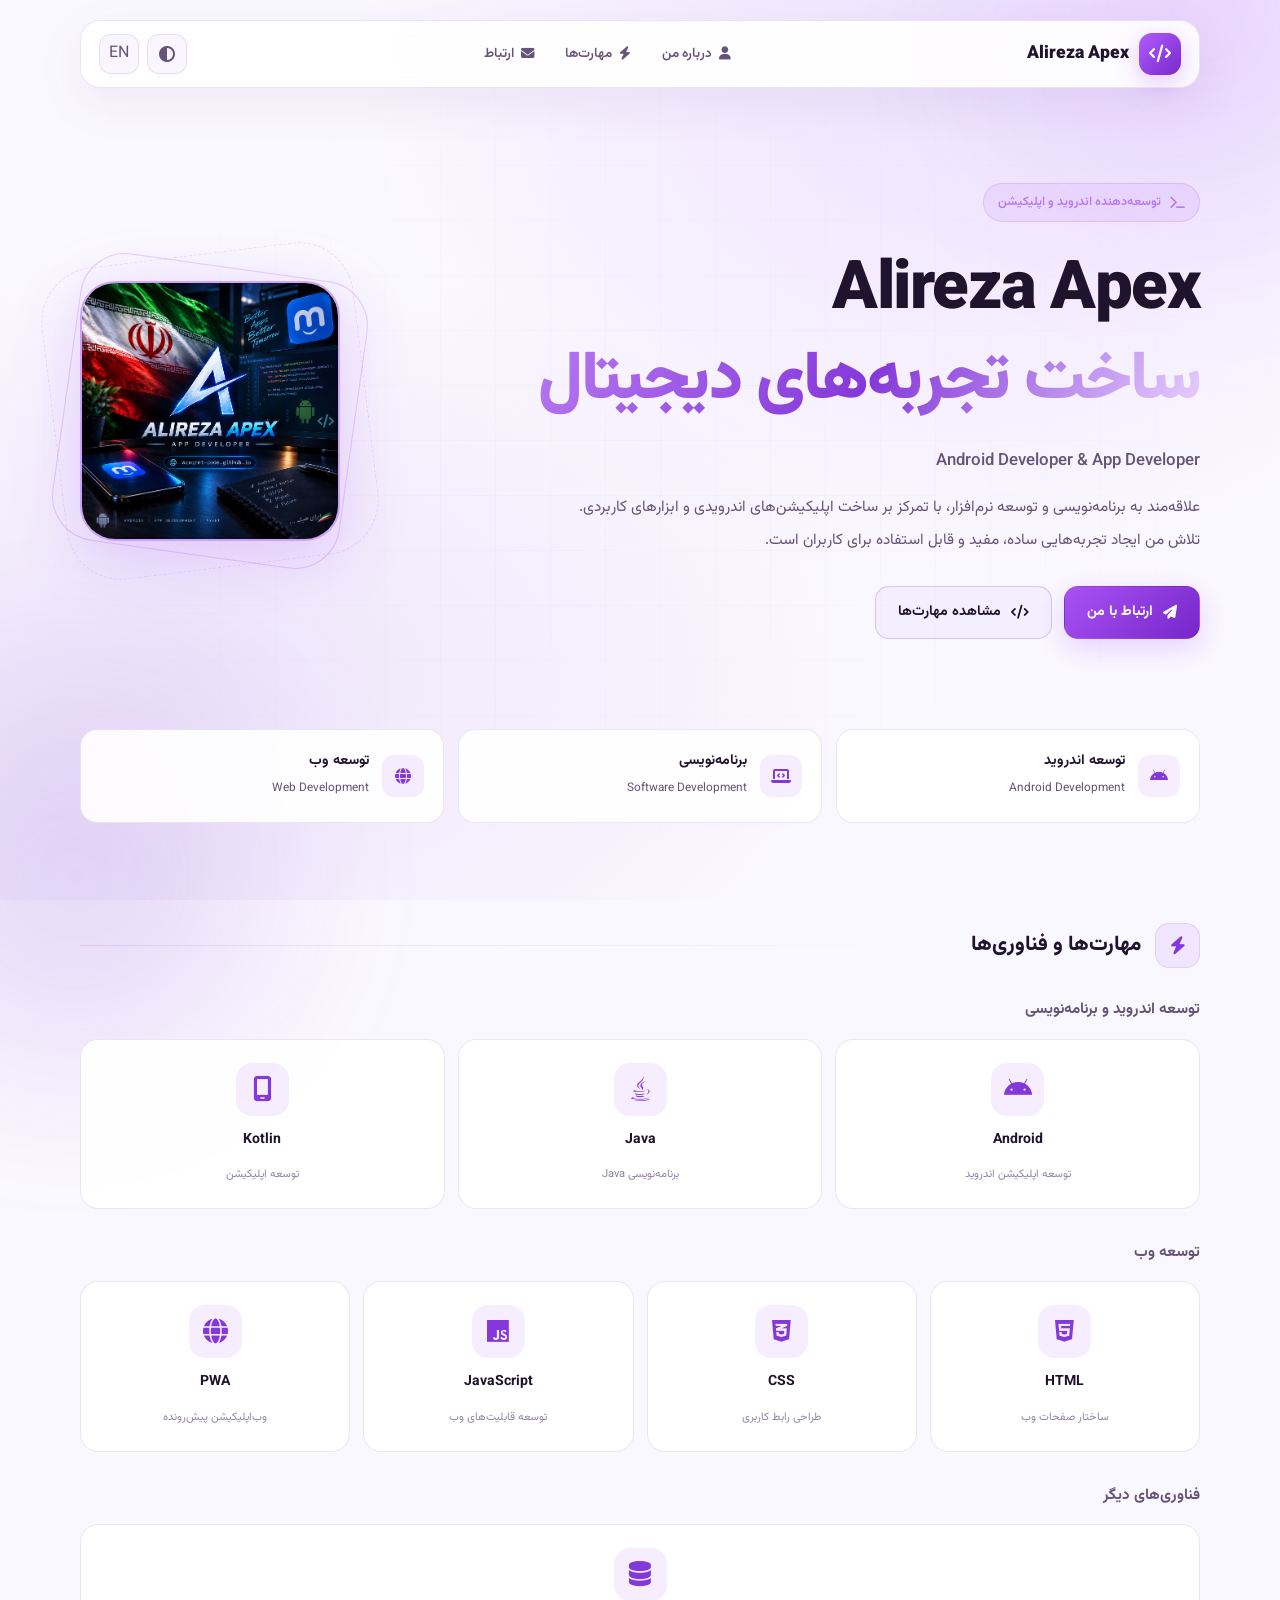
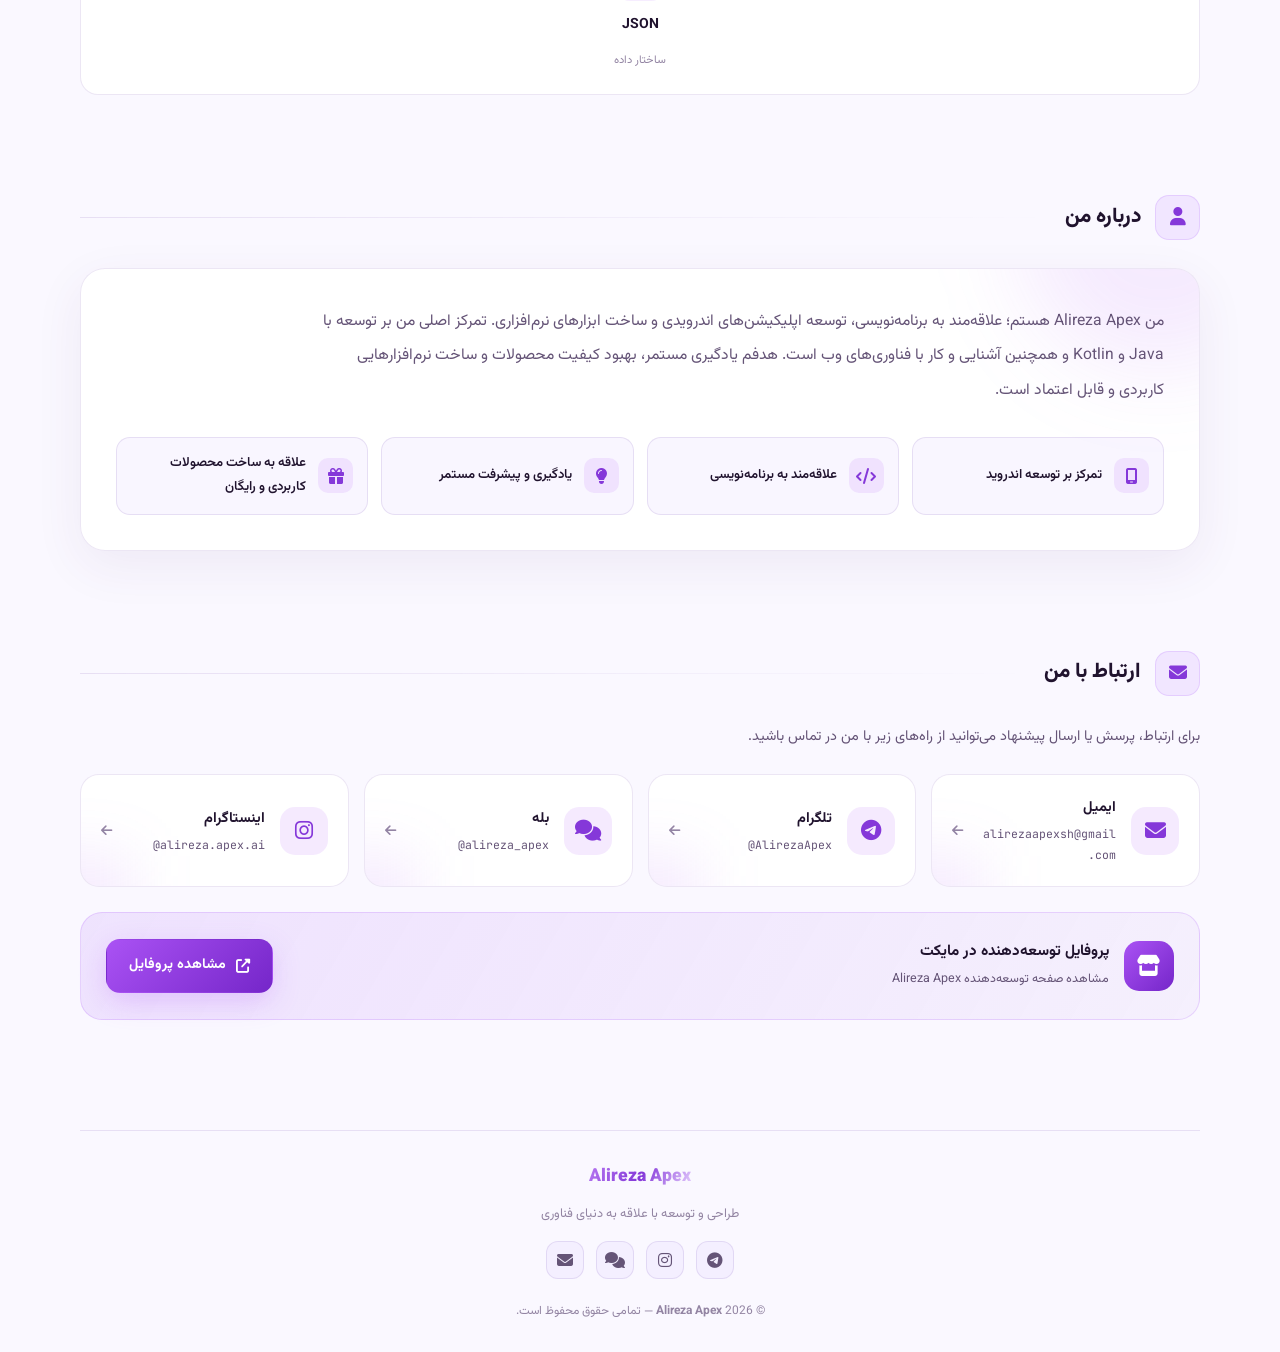
==== commit 3e093944: "Update index.html" ====
--- a/index.html
+++ b/index.html
@@ -1,25 +1,23 @@
+
 <!DOCTYPE html>
 <html lang="fa" dir="rtl">
 <head>
     <meta charset="UTF-8">
-
     <meta name="viewport" content="width=device-width, initial-scale=1.0">
 
-    <title>Alireza Apex | Android Developer & App Developer</title>
-
-    <meta name="description" content="Alireza Apex، توسعه‌دهنده اندروید و اپلیکیشن با بیش از ۲ سال تجربه و ۲۶ اپلیکیشن منتشرشده در مایکت. متخصص Java و Kotlin با تمرکز بر ساخت اپلیکیشن‌های کاربردی و رایگان.">
-
+    <title>Alireza Apex | Android Developer</title>
+
+    <meta name="description" content="وب‌سایت رسمی Alireza Apex؛ توسعه‌دهنده اندروید و اپلیکیشن با تمرکز بر Java، Kotlin و فناوری‌های توسعه نرم‌افزار.">
     <meta name="author" content="Alireza Apex">
-    <meta name="robots" content="index, follow, max-image-preview:large, max-snippet:-1, max-video-preview:-1">
-
-    <meta name="theme-color" content="#9d4dff">
+    <meta name="robots" content="index, follow, max-image-preview:large">
+
+    <meta name="theme-color" content="#080711">
     <meta name="color-scheme" content="dark light">
 
-    <meta name="mobile-web-app-capable" content="yes">
+    <meta name="application-name" content="Alireza Apex">
     <meta name="apple-mobile-web-app-capable" content="yes">
     <meta name="apple-mobile-web-app-status-bar-style" content="black-translucent">
     <meta name="apple-mobile-web-app-title" content="Alireza Apex">
-    <meta name="application-name" content="Alireza Apex">
 
     <link rel="canonical" href="https://wzxqrmt-code.github.io/">
 
@@ -30,72 +28,68 @@
     <link rel="apple-touch-icon"
           href="https://wzxqrmt-code.github.io/AlirezaApex.png">
 
-    <link rel="manifest" href="./manifest.json">
-
     <!-- Open Graph -->
     <meta property="og:type" content="website">
-    <meta property="og:title" content="Alireza Apex | Android Developer & App Developer">
-    <meta property="og:description" content="وب‌سایت رسمی Alireza Apex؛ توسعه‌دهنده اندروید با بیش از ۲ سال تجربه و ۲۶ اپلیکیشن منتشرشده در مایکت.">
+    <meta property="og:title" content="Alireza Apex | Android Developer">
+    <meta property="og:description" content="وب‌سایت رسمی Alireza Apex؛ توسعه‌دهنده اندروید و اپلیکیشن.">
     <meta property="og:url" content="https://wzxqrmt-code.github.io/">
     <meta property="og:image" content="https://wzxqrmt-code.github.io/AlirezaApex.png">
-    <meta property="og:image:alt" content="Alireza Apex - Android Developer">
+    <meta property="og:image:alt" content="Alireza Apex">
     <meta property="og:site_name" content="Alireza Apex">
     <meta property="og:locale" content="fa_IR">
     <meta property="og:locale:alternate" content="en_US">
 
     <!-- Twitter / X -->
     <meta name="twitter:card" content="summary">
-    <meta name="twitter:title" content="Alireza Apex | Android Developer & App Developer">
-    <meta name="twitter:description" content="وب‌سایت رسمی Alireza Apex؛ توسعه‌دهنده اندروید با بیش از ۲ سال تجربه و ۲۶ اپلیکیشن منتشرشده در مایکت.">
+    <meta name="twitter:title" content="Alireza Apex | Android Developer">
+    <meta name="twitter:description" content="Official website of Alireza Apex. Android and App Developer.">
     <meta name="twitter:image" content="https://wzxqrmt-code.github.io/AlirezaApex.png">
-    <meta name="twitter:image:alt" content="Alireza Apex - Android Developer">
 
     <!-- Structured Data -->
-    <script type="application/ld+json">
+    <script type="application/ld+json" id="structuredData">
     {
-      "@context": "https://schema.org",
-      "@graph": [
-        {
-          "@type": "Person",
-          "@id": "https://wzxqrmt-code.github.io/#person",
-          "name": "Alireza Apex",
-          "url": "https://wzxqrmt-code.github.io/",
-          "image": "https://wzxqrmt-code.github.io/AlirezaApex.png",
-          "jobTitle": "Android Developer",
-          "description": "Android Developer and App Developer with more than 2 years of experience and 26 published applications on Myket.",
-          "knowsAbout": [
-            "Android",
-            "Android Development",
-            "Java",
-            "Kotlin",
-            "PWA",
-            "HTML",
-            "CSS",
-            "JavaScript",
-            "JSON"
-          ],
-          "sameAs": [
-            "https://myket.ir/developer/dev-99625/apps?lang=fa",
-            "https://t.me/AlirezaApex",
-            "https://ble.ir/alireza_apex",
-            "https://www.instagram.com/alireza.apex.ai"
-          ]
-        },
-        {
-          "@type": "WebSite",
-          "@id": "https://wzxqrmt-code.github.io/#website",
-          "url": "https://wzxqrmt-code.github.io/",
-          "name": "Alireza Apex",
-          "description": "Official website of Alireza Apex, Android Developer and App Developer.",
-          "publisher": {
-            "@id": "https://wzxqrmt-code.github.io/#person"
-          },
-          "inLanguage": [
-            "fa-IR",
-            "en-US"
-          ]
-        }
-      ]
+        "@context": "https://schema.org",
+        "@graph": [
+            {
+                "@type": "Person",
+                "@id": "https://wzxqrmt-code.github.io/#person",
+                "name": "Alireza Apex",
+                "url": "https://wzxqrmt-code.github.io/",
+                "image": "https://wzxqrmt-code.github.io/AlirezaApex.png",
+                "jobTitle": "Android Developer",
+                "description": "Android and App Developer interested in building practical software and mobile applications.",
+                "knowsAbout": [
+                    "Android Development",
+                    "Java",
+                    "Kotlin",
+                    "HTML",
+                    "CSS",
+                    "JavaScript",
+                    "Progressive Web Apps",
+                    "JSON"
+                ],
+                "sameAs": [
+                    "https://myket.ir/developer/dev-99625/apps?lang=fa",
+                    "https://t.me/AlirezaApex",
+                    "https://ble.ir/alireza_apex",
+                    "https://www.instagram.com/alireza.apex.ai"
+                ]
+            },
+            {
+                "@type": "WebSite",
+                "@id": "https://wzxqrmt-code.github.io/#website",
+                "url": "https://wzxqrmt-code.github.io/",
+                "name": "Alireza Apex",
+                "description": "Official website of Alireza Apex.",
+                "publisher": {
+                    "@id": "https://wzxqrmt-code.github.io/#person"
+                },
+                "inLanguage": [
+                    "fa-IR",
+                    "en-US"
+                ]
+            }
+        ]
     }
     </script>
 
@@ -103,55 +97,88 @@
     <script
         data-goatcounter="https://alireza-apex.goatcounter.com/count"
         async
-        src="//gc.zgo.at/count.js">
+        src="https://gc.zgo.at/count.js">
     </script>
 
-    <!-- Fonts & Icons -->
-    <link
-        rel="stylesheet"
-        href="https://cdnjs.cloudflare.com/ajax/libs/font-awesome/6.0.0-beta3/css/all.min.css">
-
-    <link
-        href="https://fonts.googleapis.com/css2?family=Vazirmatn:wght@300;400;500;600;700;800;900&family=JetBrains+Mono:wght@400;500;700&display=swap"
-        rel="stylesheet">
+    <!-- Fonts -->
+    <link rel="preconnect" href="https://fonts.googleapis.com">
+    <link rel="preconnect" href="https://fonts.gstatic.com" crossorigin>
+
+    <link href="https://fonts.googleapis.com/css2?family=Vazirmatn:wght@300;400;500;600;700;800;900&family=JetBrains+Mono:wght@400;500;700&display=swap"
+          rel="stylesheet">
+
+    <!-- Icons -->
+    <link rel="stylesheet"
+          href="https://cdnjs.cloudflare.com/ajax/libs/font-awesome/6.5.2/css/all.min.css">
 
     <style>
+
+        /* =========================
+           ROOT & VARIABLES
+        ========================= */
+
         :root {
-            --bg: #07070c;
-            --surface: rgba(255, 255, 255, 0.03);
-            --surface-hover: rgba(255, 255, 255, 0.06);
-            --border: rgba(255, 255, 255, 0.08);
-            --border-strong: rgba(255, 255, 255, 0.15);
-
-            --text: #f5f5f7;
-            --text-muted: #a0a0b0;
-            --text-dim: #5a5a64;
-
-            --primary: #9d4dff;
-            --primary2: #7a2cff;
-
-            --gold: #f5b942;
-            --green: #2ecc71;
-
-            --card: rgba(17, 17, 30, 0.75);
-            --menu-bg: rgba(10, 10, 25, 0.95);
+            color-scheme: dark;
+
+            --bg: #080711;
+            --bg-secondary: #0d0b19;
+
+            --surface: rgba(255,255,255,.035);
+            --surface-hover: rgba(255,255,255,.065);
+
+            --card: rgba(17,15,31,.78);
+
+            --border: rgba(255,255,255,.085);
+            --border-strong: rgba(255,255,255,.15);
+
+            --text: #f7f5fc;
+            --text-muted: #aaa5ba;
+            --text-dim: #777185;
+
+            --primary: #a855f7;
+            --primary-dark: #7928ca;
+            --primary-light: #d8b4fe;
+
+            --green: #36d399;
+
+            --shadow: 0 15px 50px rgba(0,0,0,.18);
+
+            --radius-sm: 12px;
+            --radius-md: 18px;
+            --radius-lg: 26px;
+
+            --transition: .3s ease;
         }
 
         body.light-theme {
-            --bg: #faf7ff;
-            --surface: rgba(122, 44, 255, 0.05);
-            --surface-hover: rgba(122, 44, 255, 0.1);
-
-            --border: rgba(122, 44, 255, 0.18);
-            --border-strong: rgba(122, 44, 255, 0.3);
-
-            --text: #1a0b2e;
-            --text-muted: #4a3a6a;
-            --text-dim: #8a7aaa;
-
-            --card: rgba(255, 255, 255, 0.95);
-            --menu-bg: rgba(255, 250, 255, 0.98);
-        }
+            color-scheme: light;
+
+            --bg: #faf8ff;
+            --bg-secondary: #f1ecfa;
+
+            --surface: rgba(122,44,255,.045);
+            --surface-hover: rgba(122,44,255,.085);
+
+            --card: rgba(255,255,255,.9);
+
+            --border: rgba(100,50,160,.12);
+            --border-strong: rgba(100,50,160,.22);
+
+            --text: #20132e;
+            --text-muted: #655477;
+            --text-dim: #9385a3;
+
+            --primary: #8538d9;
+            --primary-dark: #6622bb;
+            --primary-light: #b77af1;
+
+            --shadow: 0 15px 50px rgba(80,40,120,.07);
+        }
+
+
+        /* =========================
+           RESET
+        ========================= */
 
         * {
             margin: 0;
@@ -161,573 +188,197 @@
 
         html {
             scroll-behavior: smooth;
+            scroll-padding-top: 110px;
         }
 
         body {
-            font-family: 'Vazirmatn', system-ui, sans-serif;
+            font-family: 'Vazirmatn', sans-serif;
+
             background: var(--bg);
             color: var(--text);
-            line-height: 1.6;
+
+            line-height: 1.8;
             min-height: 100vh;
+
             overflow-x: hidden;
-            position: relative;
-            transition: background .4s, color .4s;
+
+            transition:
+                background .4s,
+                color .4s;
+        }
+
+        button,
+        a {
+            font: inherit;
+            -webkit-tap-highlight-color: transparent;
+        }
+
+        button {
+            color: inherit;
         }
 
         a {
             color: inherit;
-        }
-
-        button,
-        a {
-            -webkit-tap-highlight-color: transparent;
-        }
-
-        .bg-mesh {
+            text-decoration: none;
+        }
+
+        button:focus-visible,
+        a:focus-visible {
+            outline: 2px solid var(--primary);
+            outline-offset: 4px;
+        }
+
+        ::selection {
+            background: var(--primary);
+            color: white;
+        }
+
+
+        /* =========================
+           BACKGROUND
+        ========================= */
+
+        .background {
             position: fixed;
             inset: 0;
-            z-index: -3;
+            z-index: -5;
+            pointer-events: none;
+            overflow: hidden;
 
             background:
                 radial-gradient(
-                    ellipse 80% 60% at 70% 10%,
-                    rgba(157, 77, 255, 0.15),
-                    transparent 50%
+                    ellipse at 75% 5%,
+                    rgba(168,85,247,.13),
+                    transparent 45%
                 ),
                 radial-gradient(
-                    ellipse 60% 50% at 20% 80%,
-                    rgba(122, 44, 255, 0.1),
-                    transparent 50%
-                ),
-                radial-gradient(
-                    ellipse 50% 40% at 50% 50%,
-                    rgba(157, 77, 255, 0.04),
-                    transparent 50%
+                    ellipse at 15% 75%,
+                    rgba(121,40,202,.09),
+                    transparent 45%
                 ),
                 var(--bg);
-
-            transition: background .4s;
-        }
-
-        .bg-grid {
+        }
+
+        .background-grid {
             position: fixed;
             inset: 0;
-            z-index: -2;
+            z-index: -4;
+            pointer-events: none;
 
             background-image:
                 linear-gradient(
-                    rgba(157, 77, 255, 0.04) 1px,
+                    rgba(168,85,247,.035) 1px,
                     transparent 1px
                 ),
                 linear-gradient(
                     90deg,
-                    rgba(157, 77, 255, 0.04) 1px,
+                    rgba(168,85,247,.035) 1px,
                     transparent 1px
                 );
 
-            background-size: 60px 60px;
+            background-size: 55px 55px;
 
             mask-image:
                 radial-gradient(
-                    ellipse 80% 60% at 50% 30%,
-                    black 30%,
-                    transparent 80%
+                    ellipse at center,
+                    black,
+                    transparent 85%
                 );
 
             -webkit-mask-image:
                 radial-gradient(
-                    ellipse 80% 60% at 50% 30%,
-                    black 30%,
-                    transparent 80%
+                    ellipse at center,
+                    black,
+                    transparent 85%
                 );
         }
 
         .orb {
             position: fixed;
-            border-radius: 50%;
-            filter: blur(80px);
-            z-index: -2;
-            animation: float 20s ease-in-out infinite;
-            pointer-events: none;
-        }
-
-        .orb-1 {
-            width: 400px;
-            height: 400px;
-            background: rgba(157, 77, 255, 0.18);
-            top: -100px;
-            right: -100px;
-        }
-
-        .orb-2 {
             width: 350px;
             height: 350px;
-            background: rgba(122, 44, 255, 0.12);
-            bottom: -100px;
-            left: -50px;
-            animation-delay: -5s;
-        }
-
-        @keyframes float {
-            0%, 100% {
-                transform: translate(0, 0) scale(1);
-            }
-
-            33% {
-                transform: translate(30px, -30px) scale(1.1);
-            }
-
-            66% {
-                transform: translate(-20px, 20px) scale(0.95);
-            }
-        }
+
+            border-radius: 50%;
+            filter: blur(100px);
+
+            z-index: -3;
+            pointer-events: none;
+
+            opacity: .16;
+
+            animation: floating 22s ease-in-out infinite;
+        }
+
+        .orb-one {
+            background: #a855f7;
+            top: -150px;
+            right: -100px;
+        }
+
+        .orb-two {
+            background: #7928ca;
+            bottom: -150px;
+            left: -100px;
+            animation-delay: -10s;
+        }
+
+        @keyframes floating {
+            0%,100% {
+                transform: translate(0,0);
+            }
+
+            50% {
+                transform: translate(30px,-35px);
+            }
+        }
+
+
+        /* =========================
+           GENERAL
+        ========================= */
 
         .container {
-            max-width: 1100px;
-            margin: 0 auto;
-            padding: 2rem 1.5rem 4rem;
-            position: relative;
-        }
-
-        .header {
-            display: flex;
-            justify-content: space-between;
-            align-items: center;
-
-            padding: 0.8rem 1.2rem;
-            margin-bottom: 2.5rem;
-
-            background: var(--card);
-            backdrop-filter: blur(20px);
-            -webkit-backdrop-filter: blur(20px);
-
-            border: 1px solid var(--border);
-            border-radius: 20px;
-
-            position: sticky;
-            top: 1rem;
-            z-index: 100;
-        }
-
-        .logo {
-            font-size: 1.2rem;
-            font-weight: 800;
-            color: var(--text);
-            text-decoration: none;
-
+            width: min(1120px, calc(100% - 40px));
+            margin: auto;
+        }
+
+        .section {
+            margin-top: 100px;
+            scroll-margin-top: 110px;
+        }
+
+        .section-heading {
             display: flex;
             align-items: center;
-            gap: 0.6rem;
-
-            letter-spacing: -0.5px;
-        }
-
-        .logo-icon {
-            width: 40px;
-            height: 40px;
-            border-radius: 12px;
-
-            background:
-                linear-gradient(
-                    135deg,
-                    var(--primary),
-                    var(--primary2)
-                );
+            gap: 14px;
+
+            margin-bottom: 28px;
+        }
+
+        .section-icon {
+            width: 45px;
+            height: 45px;
 
             display: grid;
             place-items: center;
 
-            color: white;
-            font-size: 1.1rem;
-
-            box-shadow:
-                0 8px 24px rgba(157, 77, 255, 0.4);
-        }
-
-        .header-links {
-            display: flex;
-            gap: 0.3rem;
-            list-style: none;
-            align-items: center;
-        }
-
-        .header-links a {
-            text-decoration: none;
-            font-weight: 500;
-            font-size: 0.85rem;
-            color: var(--text-muted);
-
-            transition: all 0.3s;
-
-            padding: 0.5rem 0.8rem;
-            border-radius: 10px;
-
-            display: flex;
-            align-items: center;
-            gap: 0.4rem;
-        }
-
-        .header-links a:hover,
-        .header-links a:focus-visible {
-            color: var(--text);
-            background: var(--surface-hover);
-            outline: none;
-        }
-
-        .header-actions {
-            display: flex;
-            gap: 0.4rem;
-            align-items: center;
-        }
-
-        .icon-btn {
-            width: 36px;
-            height: 36px;
-            border-radius: 10px;
-
-            border: 1px solid var(--border);
-            background: var(--surface);
-            color: var(--text-muted);
-
-            cursor: pointer;
-
-            display: grid;
-            place-items: center;
-
-            font-size: 0.9rem;
-
-            transition: all 0.3s;
-        }
-
-        .icon-btn:hover,
-        .icon-btn:focus-visible {
+            border-radius: 14px;
+
             color: var(--primary);
-            border-color: var(--primary);
-            outline: none;
-        }
-
-        .status-pill {
-            display: inline-flex;
-            align-items: center;
-            gap: 0.4rem;
-
-            padding: 0.35rem 0.8rem;
-
-            background: rgba(46, 204, 113, 0.1);
-            border: 1px solid rgba(46, 204, 113, 0.2);
-
-            border-radius: 100px;
-
-            font-size: 0.7rem;
-            font-weight: 600;
-            color: var(--green);
-        }
-
-        .status-dot {
-            width: 6px;
-            height: 6px;
-            background: var(--green);
-            border-radius: 50%;
-
-            animation: pulse 2s infinite;
-        }
-
-        @keyframes pulse {
-            0% {
-                box-shadow:
-                    0 0 0 0 rgba(46, 204, 113, 0.7);
-            }
-
-            70% {
-                box-shadow:
-                    0 0 0 8px rgba(46, 204, 113, 0);
-            }
-
-            100% {
-                box-shadow:
-                    0 0 0 0 rgba(46, 204, 113, 0);
-            }
-        }
-
-        .hero {
-            padding: 2rem 0;
-            animation: fadeUp 0.8s ease-out;
-        }
-
-        @keyframes fadeUp {
-            from {
-                opacity: 0;
-                transform: translateY(20px);
-            }
-
-            to {
-                opacity: 1;
-                transform: translateY(0);
-            }
-        }
-
-        .hero-content {
-            display: flex;
-            align-items: center;
-            gap: 2rem;
-            flex-wrap: wrap;
-
-            margin-bottom: 2rem;
-        }
-
-        .hero-avatar {
-            width: 130px;
-            height: 130px;
-            border-radius: 28px;
-            overflow: hidden;
+
+            background: rgba(168,85,247,.1);
+            border: 1px solid rgba(168,85,247,.18);
+
+            font-size: 18px;
             flex-shrink: 0;
-
-            border: 2px solid rgba(157, 77, 255, 0.5);
-
-            box-shadow:
-                0 0 40px rgba(157, 77, 255, 0.3);
-        }
-
-        .hero-avatar img {
-            width: 100%;
-            height: 100%;
-            object-fit: cover;
-            display: block;
-        }
-
-        .hero-text {
-            flex: 1;
-            min-width: 250px;
-        }
-
-        .hero-tag {
-            display: inline-flex;
-            align-items: center;
-            gap: 0.5rem;
-
-            padding: 0.35rem 0.9rem;
-
-            background: var(--surface);
-            border: 1px solid var(--border);
-
-            border-radius: 100px;
-
-            font-size: 0.75rem;
-            font-weight: 500;
-            color: var(--text-muted);
-
-            margin-bottom: 1rem;
-        }
-
-        .hero-tag i {
-            color: var(--gold);
-        }
-
-        .hero h1 {
-            font-size: clamp(2rem, 5vw, 3.5rem);
-            font-weight: 900;
-
-            letter-spacing: -2px;
-            line-height: 1.1;
-
-            margin-bottom: 0.8rem;
-        }
-
-        .hero h1 .accent {
-            background:
-                linear-gradient(
-                    135deg,
-                    var(--primary) 0%,
-                    #c9a6ff 100%
-                );
-
-            -webkit-background-clip: text;
-            -webkit-text-fill-color: transparent;
-            background-clip: text;
-        }
-
-        .hero .sub {
-            font-size: 1rem;
-            color: var(--text-muted);
-
-            max-width: 600px;
-
-            margin-bottom: 1.5rem;
-
-            line-height: 1.8;
-        }
-
-        .hero-cta {
-            display: flex;
-            flex-wrap: wrap;
-            gap: 0.8rem;
-        }
-
-        .btn-primary {
-            background:
-                linear-gradient(
-                    135deg,
-                    var(--primary),
-                    var(--primary2)
-                );
-
-            color: white;
-
-            padding: 0.85rem 1.6rem;
-
-            border-radius: 14px;
-
-            font-weight: 600;
-            font-size: 0.9rem;
-
-            text-decoration: none;
-
-            display: inline-flex;
-            align-items: center;
-            gap: 0.6rem;
-
-            border: none;
-            cursor: pointer;
-
-            transition:
-                transform 0.2s,
-                box-shadow 0.3s;
-
-            box-shadow:
-                0 10px 30px rgba(157, 77, 255, 0.3);
-
-            font-family: inherit;
-        }
-
-        .btn-primary:hover,
-        .btn-primary:focus-visible {
-            transform: translateY(-2px);
-
-            box-shadow:
-                0 15px 40px rgba(157, 77, 255, 0.5);
-
-            outline: none;
-        }
-
-        .btn-ghost {
-            background: var(--surface);
-            color: var(--text);
-
-            padding: 0.85rem 1.6rem;
-
-            border-radius: 14px;
-
-            font-weight: 600;
-            font-size: 0.9rem;
-
-            text-decoration: none;
-
-            display: inline-flex;
-            align-items: center;
-            gap: 0.6rem;
-
-            border: 1px solid var(--border-strong);
-
-            cursor: pointer;
-
-            transition: all 0.3s;
-
-            font-family: inherit;
-        }
-
-        .btn-ghost:hover,
-        .btn-ghost:focus-visible {
-            background: var(--surface-hover);
-            border-color: var(--primary);
-            color: var(--primary);
-            outline: none;
-        }
-
-        .stats {
-            display: grid;
-            grid-template-columns: repeat(3, 1fr);
-            gap: 1rem;
-
-            padding: 1.8rem;
-
-            background: var(--card);
-            border: 1px solid var(--border);
-
-            border-radius: 24px;
-
-            backdrop-filter: blur(20px);
-            -webkit-backdrop-filter: blur(20px);
-        }
-
-        .stat {
-            text-align: center;
-        }
-
-        .stat-num {
-            font-size: 2.2rem;
-            font-weight: 900;
-
-            line-height: 1;
-
-            background:
-                linear-gradient(
-                    135deg,
-                    var(--primary),
-                    #c9a6ff
-                );
-
-            -webkit-background-clip: text;
-            -webkit-text-fill-color: transparent;
-            background-clip: text;
-
-            margin-bottom: 0.3rem;
-
-            font-family: 'JetBrains Mono', monospace;
-        }
-
-        .stat-label {
-            font-size: 0.8rem;
-            color: var(--text-muted);
-            font-weight: 500;
-        }
-
-        .section {
-            margin: 3rem 0;
-        }
-
-        .section-title {
-            display: flex;
-            align-items: center;
-            gap: 0.8rem;
-
+        }
+
+        .section-heading h2 {
             font-size: 1.3rem;
             font-weight: 800;
-
-            margin-bottom: 1.5rem;
-        }
-
-        .section-title i {
-            width: 40px;
-            height: 40px;
-            border-radius: 12px;
-
-            background:
-                linear-gradient(
-                    135deg,
-                    rgba(157, 77, 255, 0.15),
-                    rgba(122, 44, 255, 0.1)
-                );
-
-            border: 1px solid rgba(157, 77, 255, 0.2);
-
-            display: grid;
-            place-items: center;
-
-            color: var(--primary);
-            font-size: 0.95rem;
-        }
-
-        .section-title .line {
+        }
+
+        .heading-line {
             flex: 1;
             height: 1px;
 
@@ -739,395 +390,998 @@
                 );
         }
 
-        .skills-grid {
-            display: grid;
-            grid-template-columns:
-                repeat(auto-fill, minmax(120px, 1fr));
-
-            gap: 0.8rem;
-        }
-
-        .skill-card {
-            background: var(--surface);
-            border: 1px solid var(--border);
-
-            border-radius: 16px;
-
-            padding: 1.2rem 0.8rem;
-
-            text-align: center;
-
-            transition: all 0.3s;
-
-            cursor: default;
-
-            position: relative;
-            overflow: hidden;
-        }
-
-        .skill-card:hover {
-            transform: translateY(-4px);
-
-            border-color: var(--primary);
-
-            box-shadow:
-                0 10px 30px rgba(157, 77, 255, 0.2);
-        }
-
-        .skill-card i {
-            font-size: 1.6rem;
-            margin-bottom: 0.5rem;
-            color: var(--primary);
-        }
-
-        .skill-card span {
-            font-size: 0.8rem;
-            font-weight: 600;
-            color: var(--text);
-        }
-
-        .about-card {
-            background: var(--card);
-            border: 1px solid var(--border);
-
-            border-radius: 24px;
-
-            padding: 2rem;
-
-            backdrop-filter: blur(20px);
-            -webkit-backdrop-filter: blur(20px);
-
-            position: relative;
-            overflow: hidden;
-        }
-
-        .about-card::before {
-            content: '';
-
-            position: absolute;
-            top: 0;
-            right: 0;
-
-            width: 300px;
-            height: 300px;
-
+        .gradient-text {
             background:
-                radial-gradient(
-                    circle,
-                    rgba(157, 77, 255, 0.1),
-                    transparent 70%
+                linear-gradient(
+                    120deg,
+                    var(--primary-light),
+                    var(--primary),
+                    #e9d5ff
                 );
 
-            pointer-events: none;
-        }
-
-        .about-text {
-            font-size: 1rem;
-            color: var(--text);
-
-            line-height: 1.9;
-
-            margin-bottom: 1.5rem;
-
-            max-width: 700px;
-
-            position: relative;
-        }
-
-        .about-features {
-            display: grid;
-
-            grid-template-columns:
-                repeat(auto-fit, minmax(220px, 1fr));
-
-            gap: 0.8rem;
-
-            position: relative;
-        }
-
-        .feature {
+            -webkit-background-clip: text;
+            background-clip: text;
+
+            -webkit-text-fill-color: transparent;
+        }
+
+
+        /* =========================
+           HEADER
+        ========================= */
+
+        .header {
+            position: sticky;
+            top: 15px;
+            z-index: 100;
+
+            margin-top: 20px;
+            padding: 12px 18px;
+
             display: flex;
             align-items: center;
-            gap: 0.8rem;
-
-            padding: 0.9rem 1rem;
-
-            background: rgba(157, 77, 255, 0.04);
+            justify-content: space-between;
+
+            gap: 15px;
+
+            background: var(--card);
 
             border: 1px solid var(--border);
-
-            border-radius: 14px;
-
-            transition: all 0.3s;
-        }
-
-        .feature:hover {
-            border-color: var(--primary);
-            background: rgba(157, 77, 255, 0.08);
-        }
-
-        .feature i {
-            color: var(--primary);
-
-            font-size: 0.95rem;
-
-            width: 32px;
-            height: 32px;
-
-            background: rgba(157, 77, 255, 0.1);
-
-            border-radius: 8px;
+            border-radius: 20px;
+
+            backdrop-filter: blur(22px);
+            -webkit-backdrop-filter: blur(22px);
+
+            box-shadow: var(--shadow);
+        }
+
+        .logo {
+            display: flex;
+            align-items: center;
+            gap: 10px;
+
+            font-size: 1.1rem;
+            font-weight: 900;
+
+            white-space: nowrap;
+        }
+
+        .logo-icon {
+            width: 42px;
+            height: 42px;
 
             display: grid;
             place-items: center;
 
-            flex-shrink: 0;
-        }
-
-        .feature span {
-            font-size: 0.85rem;
-            font-weight: 500;
-            color: var(--text);
-        }
-
-        .contact-grid {
-            display: grid;
-
-            grid-template-columns:
-                repeat(auto-fit, minmax(260px, 1fr));
-
-            gap: 1rem;
-        }
-
-        .contact-card {
-            background: var(--card);
-
-            border: 1px solid var(--border);
-
-            border-radius: 20px;
-
-            padding: 1.5rem;
-
-            text-decoration: none;
-
-            transition: all 0.3s;
-
-            display: block;
-
-            position: relative;
-            overflow: hidden;
-        }
-
-        .contact-card:hover,
-        .contact-card:focus-visible {
-            border-color: var(--primary);
-
-            transform: translateY(-4px);
-
-            box-shadow:
-                0 15px 40px rgba(157, 77, 255, 0.15);
-
-            outline: none;
-        }
-
-        .contact-icon {
-            width: 46px;
-            height: 46px;
-
-            border-radius: 14px;
+            border-radius: 13px;
+
+            color: white;
 
             background:
                 linear-gradient(
                     135deg,
-                    rgba(157, 77, 255, 0.15),
-                    rgba(122, 44, 255, 0.1)
+                    #b15cff,
+                    #7928ca
                 );
 
-            border: 1px solid rgba(157, 77, 255, 0.2);
+            box-shadow:
+                0 7px 22px rgba(168,85,247,.3);
+        }
+
+        .navigation {
+            display: flex;
+            align-items: center;
+            gap: 5px;
+
+            list-style: none;
+        }
+
+        .navigation a {
+            display: flex;
+            align-items: center;
+            gap: 7px;
+
+            padding: 9px 13px;
+
+            border-radius: 11px;
+
+            color: var(--text-muted);
+
+            font-size: .84rem;
+            font-weight: 600;
+
+            transition: var(--transition);
+        }
+
+        .navigation a:hover {
+            color: var(--primary);
+            background: var(--surface-hover);
+        }
+
+        .header-actions {
+            display: flex;
+            align-items: center;
+            gap: 8px;
+        }
+
+        .icon-button {
+            width: 40px;
+            height: 40px;
 
             display: grid;
             place-items: center;
 
+            border-radius: 12px;
+
+            border: 1px solid var(--border);
+            background: var(--surface);
+
+            color: var(--text-muted);
+
+            cursor: pointer;
+
+            transition: var(--transition);
+        }
+
+        .icon-button:hover {
             color: var(--primary);
-            font-size: 1.2rem;
-
-            margin-bottom: 0.8rem;
-        }
-
-        .contact-label {
-            font-size: 0.75rem;
+            border-color: var(--primary);
+            transform: translateY(-2px);
+        }
+
+
+        /* =========================
+           HERO
+        ========================= */
+
+        .hero {
+            padding: 95px 0 25px;
+
+            display: grid;
+            grid-template-columns: 1fr auto;
+
+            align-items: center;
+            gap: 60px;
+        }
+
+        .hero-content {
+            animation: fade-up .8s ease both;
+        }
+
+        .hero-tag {
+            display: inline-flex;
+            align-items: center;
+            gap: 9px;
+
+            padding: 7px 14px;
+
+            border-radius: 100px;
+
+            color: var(--primary-light);
+
+            background: rgba(168,85,247,.09);
+            border: 1px solid rgba(168,85,247,.2);
+
+            font-size: .78rem;
+            font-weight: 600;
+
+            margin-bottom: 25px;
+        }
+
+        .hero-tag i {
+            font-size: 13px;
+        }
+
+        .hero h1 {
+            font-size: clamp(2.3rem, 5.5vw, 4.2rem);
+
+            font-weight: 900;
+            line-height: 1.35;
+
+            letter-spacing: -1.5px;
+
+            margin-bottom: 18px;
+        }
+
+        .hero-subtitle {
             color: var(--text-muted);
 
-            margin-bottom: 0.2rem;
-
+            font-size: 1.05rem;
             font-weight: 500;
-        }
-
-        .contact-value {
-            font-size: 0.95rem;
+
+            margin-bottom: 15px;
+        }
+
+        .hero-description {
+            max-width: 650px;
+
+            color: var(--text-muted);
+
+            font-size: .96rem;
+            line-height: 2.1;
+
+            margin-bottom: 30px;
+        }
+
+        .hero-buttons {
+            display: flex;
+            flex-wrap: wrap;
+            gap: 12px;
+        }
+
+        .button-primary,
+        .button-secondary {
+            display: inline-flex;
+            align-items: center;
+            justify-content: center;
+
+            gap: 10px;
+
+            padding: 13px 22px;
+
+            border-radius: 14px;
+
+            font-size: .88rem;
             font-weight: 700;
 
-            color: var(--text);
-
-            font-family: 'JetBrains Mono', monospace;
-
-            direction: ltr;
-            text-align: right;
-
-            overflow-wrap: anywhere;
-        }
-
-        .myket-banner {
-            margin-top: 1.5rem;
+            cursor: pointer;
+
+            transition: var(--transition);
+        }
+
+        .button-primary {
+            color: white;
 
             background:
                 linear-gradient(
                     135deg,
-                    rgba(157, 77, 255, 0.1),
-                    rgba(122, 44, 255, 0.05)
+                    #aa52f4,
+                    #7526c9
                 );
 
-            border: 1px solid rgba(157, 77, 255, 0.2);
-
-            border-radius: 20px;
-
-            padding: 1.3rem 1.5rem;
+            border: 1px solid transparent;
+
+            box-shadow:
+                0 9px 28px rgba(168,85,247,.24);
+        }
+
+        .button-primary:hover {
+            transform: translateY(-3px);
+
+            box-shadow:
+                0 13px 35px rgba(168,85,247,.38);
+        }
+
+        .button-secondary {
+            color: var(--text);
+
+            background: var(--surface);
+
+            border: 1px solid var(--border-strong);
+        }
+
+        .button-secondary:hover {
+            color: var(--primary);
+            border-color: var(--primary);
+
+            background: var(--surface-hover);
+        }
+
+        .hero-image {
+            position: relative;
+
+            width: 260px;
+            height: 260px;
+
+            flex-shrink: 0;
+        }
+
+        .hero-image::before {
+            content: '';
+
+            position: absolute;
+            inset: -15px;
+
+            border-radius: 45px;
+
+            border: 1px solid rgba(168,85,247,.25);
+
+            transform: rotate(8deg);
+        }
+
+        .hero-image::after {
+            content: '';
+
+            position: absolute;
+            inset: -27px;
+
+            border-radius: 55px;
+
+            border: 1px dashed rgba(168,85,247,.17);
+
+            transform: rotate(-7deg);
+        }
+
+        .hero-image img {
+            width: 100%;
+            height: 100%;
+
+            object-fit: cover;
+
+            border-radius: 35px;
+
+            border: 2px solid rgba(168,85,247,.5);
+
+            box-shadow:
+                0 15px 65px rgba(168,85,247,.25);
+
+            position: relative;
+            z-index: 1;
+        }
+
+
+        /* =========================
+           INTRO STRIP
+        ========================= */
+
+        .intro-strip {
+            display: grid;
+            grid-template-columns: repeat(3,1fr);
+
+            gap: 14px;
+
+            margin-top: 65px;
+        }
+
+        .intro-item {
+            display: flex;
+            align-items: center;
+            gap: 13px;
+
+            padding: 19px;
+
+            background: var(--card);
+
+            border: 1px solid var(--border);
+            border-radius: 17px;
+
+            transition: var(--transition);
+        }
+
+        .intro-item:hover {
+            transform: translateY(-4px);
+            border-color: var(--primary);
+        }
+
+        .intro-item-icon {
+            width: 42px;
+            height: 42px;
+
+            display: grid;
+            place-items: center;
+
+            border-radius: 12px;
+
+            color: var(--primary);
+
+            background: rgba(168,85,247,.1);
+
+            flex-shrink: 0;
+        }
+
+        .intro-item strong {
+            display: block;
+            font-size: .88rem;
+        }
+
+        .intro-item span {
+            color: var(--text-muted);
+            font-size: .74rem;
+        }
+
+
+        /* =========================
+           SKILLS
+        ========================= */
+
+        .skills-category {
+            margin-bottom: 30px;
+        }
+
+        .category-title {
+            font-size: .95rem;
+            font-weight: 700;
+
+            color: var(--text-muted);
+
+            margin-bottom: 15px;
+        }
+
+        .skills-grid {
+            display: grid;
+
+            grid-template-columns:
+                repeat(auto-fit,minmax(135px,1fr));
+
+            gap: 13px;
+        }
+
+        .skill-card {
+            padding: 23px 13px;
+
+            display: flex;
+            flex-direction: column;
+
+            align-items: center;
+            justify-content: center;
+
+            gap: 12px;
+
+            text-align: center;
+
+            background: var(--card);
+
+            border: 1px solid var(--border);
+            border-radius: 18px;
+
+            transition: var(--transition);
+        }
+
+        .skill-card:hover {
+            transform: translateY(-5px);
+
+            border-color: rgba(168,85,247,.5);
+
+            box-shadow:
+                0 12px 35px rgba(168,85,247,.1);
+        }
+
+        .skill-icon {
+            width: 53px;
+            height: 53px;
+
+            display: grid;
+            place-items: center;
+
+            border-radius: 16px;
+
+            color: var(--primary);
+
+            background: rgba(168,85,247,.1);
+
+            font-size: 25px;
+        }
+
+        .skill-card strong {
+            font-size: .88rem;
+        }
+
+        .skill-card small {
+            color: var(--text-dim);
+            font-size: .7rem;
+        }
+
+
+        /* =========================
+           ABOUT
+        ========================= */
+
+        .about-card {
+            position: relative;
+            overflow: hidden;
+
+            padding: 35px;
+
+            background: var(--card);
+
+            border: 1px solid var(--border);
+            border-radius: 25px;
+
+            box-shadow: var(--shadow);
+        }
+
+        .about-card::before {
+            content: '';
+
+            position: absolute;
+
+            width: 280px;
+            height: 280px;
+
+            top: -180px;
+            right: -100px;
+
+            border-radius: 50%;
+
+            background: rgba(168,85,247,.12);
+
+            filter: blur(45px);
+            pointer-events: none;
+        }
+
+        .about-description {
+            position: relative;
+
+            color: var(--text-muted);
+
+            font-size: .98rem;
+            line-height: 2.2;
+
+            max-width: 850px;
+
+            margin-bottom: 30px;
+        }
+
+        .about-features {
+            display: grid;
+
+            grid-template-columns:
+                repeat(auto-fit,minmax(220px,1fr));
+
+            gap: 13px;
+        }
+
+        .about-feature {
+            display: flex;
+            align-items: center;
+            gap: 12px;
+
+            padding: 14px;
+
+            background: var(--surface);
+
+            border: 1px solid var(--border);
+            border-radius: 14px;
+
+            transition: var(--transition);
+        }
+
+        .about-feature:hover {
+            border-color: var(--primary);
+            background: var(--surface-hover);
+        }
+
+        .about-feature i {
+            width: 35px;
+            height: 35px;
+
+            display: grid;
+            place-items: center;
+
+            border-radius: 10px;
+
+            background: rgba(168,85,247,.12);
+
+            color: var(--primary);
+
+            flex-shrink: 0;
+        }
+
+        .about-feature span {
+            font-size: .82rem;
+            font-weight: 600;
+        }
+
+
+        /* =========================
+           CONTACT
+        ========================= */
+
+        .contact-description {
+            color: var(--text-muted);
+
+            font-size: .9rem;
+
+            margin-bottom: 25px;
+        }
+
+        .contact-grid {
+            display: grid;
+
+            grid-template-columns:
+                repeat(auto-fit,minmax(230px,1fr));
+
+            gap: 15px;
+        }
+
+        .contact-card {
+            position: relative;
+            overflow: hidden;
+
+            display: flex;
+            align-items: center;
+            gap: 15px;
+
+            padding: 20px;
+
+            background: var(--card);
+
+            border: 1px solid var(--border);
+            border-radius: 19px;
+
+            transition: var(--transition);
+        }
+
+        .contact-card::after {
+            content: '';
+
+            position: absolute;
+
+            width: 100px;
+            height: 100px;
+
+            bottom: -70px;
+            left: -50px;
+
+            background: rgba(168,85,247,.12);
+
+            filter: blur(30px);
+
+            pointer-events: none;
+        }
+
+        .contact-card:hover {
+            transform: translateY(-5px);
+
+            border-color: var(--primary);
+
+            box-shadow:
+                0 12px 35px rgba(168,85,247,.1);
+        }
+
+        .contact-icon {
+            width: 48px;
+            height: 48px;
+
+            display: grid;
+            place-items: center;
+
+            flex-shrink: 0;
+
+            border-radius: 15px;
+
+            color: var(--primary);
+
+            background: rgba(168,85,247,.12);
+
+            font-size: 21px;
+        }
+
+        .contact-info {
+            min-width: 0;
+        }
+
+        .contact-info strong {
+            display: block;
+
+            font-size: .9rem;
+            margin-bottom: 3px;
+        }
+
+        .contact-info span {
+            display: block;
+
+            color: var(--text-muted);
+
+            font-family: 'JetBrains Mono', monospace;
+
+            font-size: .72rem;
+
+            direction: ltr;
+            text-align: right;
+
+            overflow-wrap: anywhere;
+        }
+
+        .contact-arrow {
+            margin-right: auto;
+
+            color: var(--text-dim);
+
+            font-size: 13px;
+
+            transition: var(--transition);
+        }
+
+        .contact-card:hover .contact-arrow {
+            color: var(--primary);
+            transform: translateX(-4px);
+        }
+
+
+        /* =========================
+           MYKET BANNER
+        ========================= */
+
+        .myket-banner {
+            margin-top: 25px;
+
+            padding: 25px;
 
             display: flex;
             align-items: center;
             justify-content: space-between;
 
-            gap: 1rem;
-            flex-wrap: wrap;
+            gap: 20px;
+
+            background:
+                linear-gradient(
+                    120deg,
+                    rgba(168,85,247,.13),
+                    rgba(121,40,202,.04)
+                );
+
+            border: 1px solid rgba(168,85,247,.2);
+
+            border-radius: 22px;
         }
 
         .myket-info {
             display: flex;
             align-items: center;
-            gap: 0.8rem;
+            gap: 15px;
         }
 
         .myket-icon {
-            width: 44px;
-            height: 44px;
-
-            border-radius: 12px;
+            width: 50px;
+            height: 50px;
+
+            display: grid;
+            place-items: center;
+
+            border-radius: 15px;
 
             background:
                 linear-gradient(
                     135deg,
-                    var(--primary),
-                    var(--primary2)
+                    #aa52f4,
+                    #7526c9
                 );
+
+            color: white;
+
+            font-size: 21px;
+        }
+
+        .myket-info strong {
+            display: block;
+            font-size: .95rem;
+        }
+
+        .myket-info span {
+            color: var(--text-muted);
+            font-size: .78rem;
+        }
+
+
+        /* =========================
+           FOOTER
+        ========================= */
+
+        .footer {
+            margin-top: 110px;
+
+            padding: 30px 0;
+
+            border-top: 1px solid var(--border);
+
+            text-align: center;
+        }
+
+        .footer-logo {
+            display: inline-block;
+
+            font-size: 1.1rem;
+            font-weight: 900;
+
+            margin-bottom: 10px;
+        }
+
+        .footer-description {
+            color: var(--text-dim);
+            font-size: .8rem;
+
+            margin-bottom: 15px;
+        }
+
+        .footer-socials {
+            display: flex;
+            justify-content: center;
+            gap: 12px;
+
+            margin-bottom: 22px;
+        }
+
+        .footer-socials a {
+            width: 38px;
+            height: 38px;
 
             display: grid;
             place-items: center;
 
-            color: white;
-            font-size: 1.2rem;
-
-            box-shadow:
-                0 8px 20px rgba(157, 77, 255, 0.3);
-        }
-
-        .myket-text strong {
-            display: block;
-            color: var(--text);
-            font-size: 0.95rem;
-        }
-
-        .myket-text small {
+            border-radius: 12px;
+
+            background: var(--surface);
+
+            border: 1px solid var(--border);
+
             color: var(--text-muted);
-            font-size: 0.8rem;
-        }
-
-        .footer {
-            margin-top: 4rem;
-
-            padding-top: 2rem;
-
-            border-top: 1px solid var(--border);
-
-            text-align: center;
-        }
-
-        .footer-text {
+
+            transition: var(--transition);
+        }
+
+        .footer-socials a:hover {
+            color: var(--primary);
+            border-color: var(--primary);
+
+            transform: translateY(-3px);
+        }
+
+        .copyright {
             color: var(--text-dim);
-            font-size: 0.8rem;
-        }
-
-        .footer-text strong {
-            color: var(--primary);
-        }
+            font-size: .75rem;
+        }
+
+
+        /* =========================
+           SCROLL REVEAL
+        ========================= */
 
         .reveal {
+            opacity: 1;
+            transform: none;
+        }
+
+        .js .reveal {
             opacity: 0;
-            transform: translateY(30px);
+
+            transform: translateY(25px);
 
             transition:
-                opacity 0.8s ease-out,
-                transform 0.8s ease-out;
-        }
-
-        .reveal.visible {
+                opacity .7s ease,
+                transform .7s ease;
+        }
+
+        .js .reveal.visible {
             opacity: 1;
             transform: translateY(0);
         }
 
-        ::-webkit-scrollbar {
-            width: 8px;
-        }
-
-        ::-webkit-scrollbar-track {
-            background: var(--bg);
-        }
-
-        ::-webkit-scrollbar-thumb {
-            background: var(--border-strong);
-            border-radius: 5px;
-        }
-
-        ::-webkit-scrollbar-thumb:hover {
-            background: var(--primary);
-        }
-
-        ::selection {
-            background: var(--primary);
-            color: white;
-        }
-
-        :focus-visible {
-            outline: 2px solid var(--primary);
-            outline-offset: 3px;
-        }
-
-        @media (max-width: 768px) {
+
+        /* =========================
+           ANIMATIONS
+        ========================= */
+
+        @keyframes fade-up {
+            from {
+                opacity: 0;
+                transform: translateY(25px);
+            }
+
+            to {
+                opacity: 1;
+                transform: translateY(0);
+            }
+        }
+
+
+        /* =========================
+           RESPONSIVE
+        ========================= */
+
+        @media(max-width:900px) {
+
+            .hero {
+                gap: 35px;
+            }
+
+            .hero-image {
+                width: 220px;
+                height: 220px;
+            }
+
+            .intro-strip {
+                grid-template-columns: 1fr;
+            }
+
+        }
+
+        @media(max-width:700px) {
+
             .container {
-                padding: 1rem 1rem 3rem;
+                width: min(100% - 28px,1120px);
             }
 
             .header {
-                padding: 0.7rem 0.9rem;
-            }
-
-            .header-links a span {
+                padding: 10px 12px;
+                gap: 8px;
+            }
+
+            .logo {
+                font-size: .9rem;
+                gap: 7px;
+            }
+
+            .logo-icon {
+                width: 36px;
+                height: 36px;
+            }
+
+            .navigation {
+                gap: 1px;
+            }
+
+            .navigation a {
+                padding: 9px 10px;
+            }
+
+            .navigation a span {
                 display: none;
             }
 
-            .status-pill {
-                display: none;
-            }
-
-            .hero-avatar {
-                width: 100px;
-                height: 100px;
-                border-radius: 20px;
-            }
-
-            .stats {
+            .header-actions {
+                gap: 5px;
+            }
+
+            .icon-button {
+                width: 35px;
+                height: 35px;
+            }
+
+            .hero {
+                padding-top: 65px;
+
                 grid-template-columns: 1fr;
-                gap: 1.2rem;
-                padding: 1.3rem;
+
+                text-align: center;
+
+                gap: 45px;
+            }
+
+            .hero-content {
+                order: 2;
+            }
+
+            .hero-image {
+                order: 1;
+
+                width: 170px;
+                height: 170px;
+
+                margin: auto;
+            }
+
+            .hero-image::before {
+                border-radius: 35px;
+            }
+
+            .hero-image::after {
+                border-radius: 42px;
+            }
+
+            .hero-image img {
+                border-radius: 26px;
+            }
+
+            .hero h1 {
+                font-size: clamp(2rem,9vw,3rem);
+            }
+
+            .hero-description {
+                font-size: .88rem;
+                margin-inline: auto;
+            }
+
+            .hero-buttons {
+                justify-content: center;
+            }
+
+            .section {
+                margin-top: 75px;
+            }
+
+            .about-card {
+                padding: 23px;
             }
 
             .myket-banner {
@@ -1138,58 +1392,96 @@
             .myket-info {
                 flex-direction: column;
             }
-        }
-
-        @media (prefers-reduced-motion: reduce) {
-            html {
-                scroll-behavior: auto;
-            }
+
+        }
+
+        @media(max-width:400px) {
+
+            .logo span {
+                font-size: .8rem;
+            }
+
+            .navigation a {
+                padding: 8px;
+            }
+
+            .skills-grid {
+                grid-template-columns:
+                    repeat(2,minmax(0,1fr));
+            }
+
+            .hero-buttons a {
+                width: 100%;
+            }
+
+        }
+
+
+        /* =========================
+           REDUCED MOTION
+        ========================= */
+
+        @media(prefers-reduced-motion:reduce) {
 
             *,
             *::before,
             *::after {
-                animation-duration: 0.01ms !important;
+                scroll-behavior: auto !important;
+
+                animation-duration: .01ms !important;
                 animation-iteration-count: 1 !important;
-                transition-duration: 0.01ms !important;
-            }
-
-            .reveal {
+
+                transition-duration: .01ms !important;
+            }
+
+            .js .reveal {
                 opacity: 1;
                 transform: none;
             }
-        }
+
+        }
+
     </style>
 </head>
 
 <body>
 
-    <div class="bg-mesh"></div>
-    <div class="bg-grid"></div>
-
-    <div class="orb orb-1"></div>
-    <div class="orb orb-2"></div>
+    <!-- Background -->
+
+    <div class="background"></div>
+    <div class="background-grid"></div>
+
+    <div class="orb orb-one"></div>
+    <div class="orb orb-two"></div>
+
 
     <div class="container">
 
+        <!-- HEADER -->
+
         <header class="header">
 
-            <a href="#" class="logo" aria-label="Alireza Apex - صفحه اصلی">
-                <div class="logo-icon">
+            <a href="#home"
+               class="logo"
+               aria-label="Alireza Apex - Home">
+
+                <span class="logo-icon">
                     <i class="fas fa-code" aria-hidden="true"></i>
-                </div>
-
-                <span data-i18n="brand_name">
-                    Alireza Apex
                 </span>
+
+                <span>Alireza Apex</span>
+
             </a>
 
-            <nav aria-label="ناوبری اصلی">
-                <ul class="header-links">
+
+            <nav aria-label="Main navigation">
+
+                <ul class="navigation">
 
                     <li>
                         <a href="#about">
                             <i class="fas fa-user" aria-hidden="true"></i>
-                            <span data-i18n="nav_about">درباره</span>
+                            <span data-i18n="nav_about">درباره من</span>
                         </a>
                     </li>
 
@@ -1203,36 +1495,38 @@
                     <li>
                         <a href="#contact">
                             <i class="fas fa-envelope" aria-hidden="true"></i>
-                            <span data-i18n="nav_contact">تماس</span>
+                            <span data-i18n="nav_contact">ارتباط</span>
                         </a>
                     </li>
 
                 </ul>
+
             </nav>
 
+
             <div class="header-actions">
 
-                <div class="status-pill">
-                    <span class="status-dot"></span>
-                    <span data-i18n="status_online">آنلاین</span>
-                </div>
-
                 <button
-                    class="icon-btn"
+                    class="icon-button"
                     id="themeToggle"
                     type="button"
-                    aria-label="تغییر حالت نمایش"
-                    title="تغییر حالت نمایش">
-                    🌓
+                    aria-label="تغییر تم"
+                    title="تغییر تم">
+
+                    <i class="fas fa-circle-half-stroke"></i>
+
                 </button>
 
+
                 <button
-                    class="icon-btn"
+                    class="icon-button"
                     id="langToggle"
                     type="button"
-                    aria-label="تغییر زبان"
-                    title="تغییر زبان">
+                    aria-label="Change language"
+                    title="Change language">
+
                     EN
+
                 </button>
 
             </div>
@@ -1240,326 +1534,627 @@
         </header>
 
 
-        <main>
-
-            <!-- Hero -->
-            <section class="hero" aria-labelledby="hero-title">
+        <main id="home">
+
+            <!-- HERO -->
+
+            <section class="hero">
 
                 <div class="hero-content">
 
-                    <div class="hero-avatar">
-                        <img
-                            src="./AlirezaApex.png"
-                            alt="Alireza Apex - Android Developer"
-                            width="130"
-                            height="130"
-                            fetchpriority="high">
+                    <div class="hero-tag">
+
+                        <i class="fas fa-terminal"></i>
+
+                        <span data-i18n="hero_tag">
+                            توسعه‌دهنده اندروید و اپلیکیشن
+                        </span>
+
                     </div>
 
-                    <div class="hero-text">
-
-                        <div class="hero-tag">
-                            <i class="fas fa-star" aria-hidden="true"></i>
-
-                            <span data-i18n="hero_tag">
-                                توسعه‌دهنده اندروید
+
+                    <h1 id="heroTitle">
+
+                        Alireza Apex
+
+                        <br>
+
+                        <span class="gradient-text"
+                              data-i18n="hero_heading">
+
+                            ساخت تجربه‌های دیجیتال
+
+                        </span>
+
+                    </h1>
+
+
+                    <p class="hero-subtitle"
+                       data-i18n="hero_subtitle">
+
+                        Android Developer & App Developer
+
+                    </p>
+
+
+                    <p class="hero-description"
+                       data-i18n="hero_description">
+
+                        علاقه‌مند به برنامه‌نویسی و توسعه نرم‌افزار، با تمرکز بر ساخت اپلیکیشن‌های اندرویدی و ابزارهای کاربردی. تلاش من ایجاد تجربه‌هایی ساده، مفید و قابل استفاده برای کاربران است.
+
+                    </p>
+
+
+                    <div class="hero-buttons">
+
+                        <a
+                            href="#contact"
+                            class="button-primary">
+
+                            <i class="fas fa-paper-plane"></i>
+
+                            <span data-i18n="contact_button">
+                                ارتباط با من
                             </span>
+
+                        </a>
+
+
+                        <a
+                            href="#skills"
+                            class="button-secondary">
+
+                            <i class="fas fa-code"></i>
+
+                            <span data-i18n="skills_button">
+                                مشاهده مهارت‌ها
+                            </span>
+
+                        </a>
+
+                    </div>
+
+                </div>
+
+
+                <div class="hero-image">
+
+                    <img
+                        src="./AlirezaApex.png"
+                        alt="Alireza Apex"
+                        width="260"
+                        height="260"
+                        fetchpriority="high"
+                        decoding="async">
+
+                </div>
+
+            </section>
+
+
+            <!-- INTRODUCTION -->
+
+            <section class="intro-strip reveal"
+                     aria-label="Areas of interest">
+
+                <div class="intro-item">
+
+                    <div class="intro-item-icon">
+                        <i class="fab fa-android"></i>
+                    </div>
+
+                    <div>
+                        <strong data-i18n="intro_1_title">
+                            توسعه اندروید
+                        </strong>
+
+                        <span data-i18n="intro_1_desc">
+                            Android Development
+                        </span>
+                    </div>
+
+                </div>
+
+
+                <div class="intro-item">
+
+                    <div class="intro-item-icon">
+                        <i class="fas fa-laptop-code"></i>
+                    </div>
+
+                    <div>
+                        <strong data-i18n="intro_2_title">
+                            برنامه‌نویسی
+                        </strong>
+
+                        <span data-i18n="intro_2_desc">
+                            Software Development
+                        </span>
+                    </div>
+
+                </div>
+
+
+                <div class="intro-item">
+
+                    <div class="intro-item-icon">
+                        <i class="fas fa-globe"></i>
+                    </div>
+
+                    <div>
+                        <strong data-i18n="intro_3_title">
+                            توسعه وب
+                        </strong>
+
+                        <span data-i18n="intro_3_desc">
+                            Web Development
+                        </span>
+                    </div>
+
+                </div>
+
+            </section>
+
+
+            <!-- SKILLS -->
+
+            <section class="section reveal"
+                     id="skills"
+                     aria-labelledby="skillsTitle">
+
+                <div class="section-heading">
+
+                    <div class="section-icon">
+                        <i class="fas fa-bolt"></i>
+                    </div>
+
+                    <h2 id="skillsTitle"
+                        data-i18n="skills_title">
+
+                        مهارت‌ها و فناوری‌ها
+
+                    </h2>
+
+                    <div class="heading-line"></div>
+
+                </div>
+
+
+                <!-- Android -->
+
+                <div class="skills-category">
+
+                    <h3 class="category-title"
+                        data-i18n="category_android">
+
+                        توسعه اندروید و برنامه‌نویسی
+
+                    </h3>
+
+
+                    <div class="skills-grid">
+
+                        <div class="skill-card">
+
+                            <div class="skill-icon">
+                                <i class="fab fa-android"></i>
+                            </div>
+
+                            <strong>Android</strong>
+
+                            <small data-i18n="skill_android">
+                                توسعه اپلیکیشن اندروید
+                            </small>
+
                         </div>
 
-                        <h1 id="hero-title" data-i18n="hero_title">
-                            Alireza Apex<br>
-                            <span class="accent">
-                                ساخت آینده‌ی موبایل
+
+                        <div class="skill-card">
+
+                            <div class="skill-icon">
+                                <i class="fab fa-java"></i>
+                            </div>
+
+                            <strong>Java</strong>
+
+                            <small data-i18n="skill_java">
+                                برنامه‌نویسی Java
+                            </small>
+
+                        </div>
+
+
+                        <div class="skill-card">
+
+                            <div class="skill-icon">
+                                <i class="fas fa-mobile-screen"></i>
+                            </div>
+
+                            <strong>Kotlin</strong>
+
+                            <small data-i18n="skill_kotlin">
+                                توسعه اپلیکیشن
+                            </small>
+
+                        </div>
+
+                    </div>
+
+                </div>
+
+
+                <!-- Web -->
+
+                <div class="skills-category">
+
+                    <h3 class="category-title"
+                        data-i18n="category_web">
+
+                        توسعه وب
+
+                    </h3>
+
+
+                    <div class="skills-grid">
+
+                        <div class="skill-card">
+
+                            <div class="skill-icon">
+                                <i class="fab fa-html5"></i>
+                            </div>
+
+                            <strong>HTML</strong>
+
+                            <small data-i18n="skill_html">
+                                ساختار صفحات وب
+                            </small>
+
+                        </div>
+
+
+                        <div class="skill-card">
+
+                            <div class="skill-icon">
+                                <i class="fab fa-css3-alt"></i>
+                            </div>
+
+                            <strong>CSS</strong>
+
+                            <small data-i18n="skill_css">
+                                طراحی رابط کاربری
+                            </small>
+
+                        </div>
+
+
+                        <div class="skill-card">
+
+                            <div class="skill-icon">
+                                <i class="fab fa-js"></i>
+                            </div>
+
+                            <strong>JavaScript</strong>
+
+                            <small data-i18n="skill_js">
+                                توسعه قابلیت‌های وب
+                            </small>
+
+                        </div>
+
+
+                        <div class="skill-card">
+
+                            <div class="skill-icon">
+                                <i class="fas fa-globe"></i>
+                            </div>
+
+                            <strong>PWA</strong>
+
+                            <small data-i18n="skill_pwa">
+                                وب‌اپلیکیشن پیش‌رونده
+                            </small>
+
+                        </div>
+
+                    </div>
+
+                </div>
+
+
+                <!-- Other -->
+
+                <div class="skills-category">
+
+                    <h3 class="category-title"
+                        data-i18n="category_other">
+
+                        فناوری‌های دیگر
+
+                    </h3>
+
+
+                    <div class="skills-grid">
+
+                        <div class="skill-card">
+
+                            <div class="skill-icon">
+                                <i class="fas fa-database"></i>
+                            </div>
+
+                            <strong>JSON</strong>
+
+                            <small data-i18n="skill_json">
+                                ساختار داده
+                            </small>
+
+                        </div>
+
+                    </div>
+
+                </div>
+
+            </section>
+
+
+            <!-- ABOUT -->
+
+            <section class="section reveal"
+                     id="about"
+                     aria-labelledby="aboutTitle">
+
+                <div class="section-heading">
+
+                    <div class="section-icon">
+                        <i class="fas fa-user"></i>
+                    </div>
+
+                    <h2 id="aboutTitle"
+                        data-i18n="about_title">
+
+                        درباره من
+
+                    </h2>
+
+                    <div class="heading-line"></div>
+
+                </div>
+
+
+                <div class="about-card">
+
+                    <p class="about-description"
+                       data-i18n="about_description">
+
+                        من Alireza Apex هستم؛ علاقه‌مند به برنامه‌نویسی، توسعه اپلیکیشن‌های اندرویدی و ساخت ابزارهای نرم‌افزاری. تمرکز اصلی من بر توسعه با Java و Kotlin و همچنین آشنایی و کار با فناوری‌های وب است. هدفم یادگیری مستمر، بهبود کیفیت محصولات و ساخت نرم‌افزارهایی کاربردی و قابل اعتماد است.
+
+                    </p>
+
+
+                    <div class="about-features">
+
+                        <div class="about-feature">
+
+                            <i class="fas fa-mobile-screen"></i>
+
+                            <span data-i18n="feature_1">
+                                تمرکز بر توسعه اندروید
                             </span>
-                        </h1>
-
-                        <p class="sub" data-i18n="hero_desc">
-                            توسعه‌دهنده اندروید با بیش از ۲ سال تجربه و ۲۶ اپلیکیشن منتشر شده در مایکت. متخصص در Java و Kotlin با تمرکز بر اپلیکیشن‌های کاربردی و رایگان.
-                        </p>
-
-                        <div class="hero-cta">
-
-                            <a
-                                href="https://myket.ir/developer/dev-99625/apps?lang=fa"
-                                target="_blank"
-                                rel="noopener noreferrer"
-                                class="btn-primary">
-
-                                <i class="fas fa-rocket" aria-hidden="true"></i>
-
-                                <span data-i18n="myket_btn">
-                                    مشاهده در مایکت
-                                </span>
-
-                            </a>
-
-                            <a
-                                href="#contact"
-                                class="btn-ghost">
-
-                                <i class="fas fa-envelope" aria-hidden="true"></i>
-
-                                <span data-i18n="contact_btn">
-                                    راه‌های ارتباطی
-                                </span>
-
-                            </a>
 
                         </div>
 
+
+                        <div class="about-feature">
+
+                            <i class="fas fa-code"></i>
+
+                            <span data-i18n="feature_2">
+                                علاقه‌مند به برنامه‌نویسی
+                            </span>
+
+                        </div>
+
+
+                        <div class="about-feature">
+
+                            <i class="fas fa-lightbulb"></i>
+
+                            <span data-i18n="feature_3">
+                                یادگیری و پیشرفت مستمر
+                            </span>
+
+                        </div>
+
+
+                        <div class="about-feature">
+
+                            <i class="fas fa-gift"></i>
+
+                            <span data-i18n="feature_4">
+                                علاقه به ساخت محصولات کاربردی و رایگان
+                            </span>
+
+                        </div>
+
                     </div>
 
                 </div>
 
-
-                <div class="stats" aria-label="آمار Alireza Apex">
-
-                    <div class="stat">
-                        <div class="stat-num" id="statApps">
-                            26
-                        </div>
-
-                        <div class="stat-label" data-i18n="stat_apps">
-                            اپلیکیشن منتشر شده
-                        </div>
+            </section>
+
+
+            <!-- CONTACT -->
+
+            <section class="section reveal"
+                     id="contact"
+                     aria-labelledby="contactTitle">
+
+                <div class="section-heading">
+
+                    <div class="section-icon">
+                        <i class="fas fa-envelope"></i>
                     </div>
 
-                    <div class="stat">
-                        <div class="stat-num">
-                            +2
-                        </div>
-
-                        <div class="stat-label" data-i18n="stat_years">
-                            سال تجربه
-                        </div>
-                    </div>
-
-                    <div class="stat">
-                        <div class="stat-num">
-                            8+
-                        </div>
-
-                        <div class="stat-label" data-i18n="stat_skills">
-                            فناوری و مهارت
-                        </div>
-                    </div>
+                    <h2 id="contactTitle"
+                        data-i18n="contact_title">
+
+                        ارتباط با من
+
+                    </h2>
+
+                    <div class="heading-line"></div>
 
                 </div>
 
-            </section>
-
-
-            <!-- Skills -->
-            <section
-                class="section reveal"
-                id="skills"
-                aria-labelledby="skills-title">
-
-                <div class="section-title">
-
-                    <i class="fas fa-bolt" aria-hidden="true"></i>
-
-                    <span
-                        id="skills-title"
-                        data-i18n="skills_title">
-                        مهارت‌های فنی
-                    </span>
-
-                    <div class="line"></div>
-
-                </div>
-
-                <div
-                    class="skills-grid"
-                    id="skillsGrid">
-                </div>
-
-            </section>
-
-
-            <!-- About -->
-            <section
-                class="section reveal"
-                id="about"
-                aria-labelledby="about-title">
-
-                <div class="section-title">
-
-                    <i class="fas fa-user" aria-hidden="true"></i>
-
-                    <span
-                        id="about-title"
-                        data-i18n="about_title">
-                        درباره من
-                    </span>
-
-                    <div class="line"></div>
-
-                </div>
-
-                <div class="about-card">
-
-                    <p
-                        class="about-text"
-                        data-i18n="about_text">
-
-                        Alireza Apex، توسعه‌دهنده اندروید و اپلیکیشن با بیش از ۲ سال تجربه و ۲۶ اپلیکیشن منتشر شده در پلتفرم مایکت. تمرکز من بر توسعه ابزارها و اپلیکیشن‌های کاربردی با Java و Kotlin و ارائه محصولات رایگان و باکیفیت برای کاربران فارسی‌زبان است.
-
-                    </p>
-
-                    <div class="about-features">
-
-                        <div class="feature">
-                            <i class="fas fa-mobile-alt" aria-hidden="true"></i>
-
-                            <span data-i18n="feature_1">
-                                ۲۶ اپلیکیشن فعال در مایکت
-                            </span>
-                        </div>
-
-                        <div class="feature">
-                            <i class="fas fa-gift" aria-hidden="true"></i>
-
-                            <span data-i18n="feature_2">
-                                تمام اپلیکیشن‌ها رایگان
-                            </span>
-                        </div>
-
-                        <div class="feature">
-                            <i class="fas fa-globe" aria-hidden="true"></i>
-
-                            <span data-i18n="feature_3">
-                                وب‌سایت PWA قابل نصب
-                            </span>
-                        </div>
-
-                        <div class="feature">
-                            <i class="fas fa-headset" aria-hidden="true"></i>
-
-                            <span data-i18n="feature_4">
-                                پشتیبانی فعال کاربران
-                            </span>
-                        </div>
-
-                    </div>
-
-                </div>
-
-            </section>
-
-
-            <!-- Contact -->
-            <section
-                class="section reveal"
-                id="contact"
-                aria-labelledby="contact-title">
-
-                <div class="section-title">
-
-                    <i class="fas fa-envelope" aria-hidden="true"></i>
-
-                    <span
-                        id="contact-title"
-                        data-i18n="contact_title">
-                        ارتباط با من
-                    </span>
-
-                    <div class="line"></div>
-
-                </div>
+
+                <p class="contact-description"
+                   data-i18n="contact_description">
+
+                    برای ارتباط، پرسش یا ارسال پیشنهاد می‌توانید از راه‌های زیر با من در تماس باشید.
+
+                </p>
 
 
                 <div class="contact-grid">
+
+                    <!-- Email -->
 
                     <a
                         href="mailto:alirezaapexsh@gmail.com"
                         class="contact-card"
-                        aria-label="ارسال ایمیل به Alireza Apex">
+                        aria-label="Email Alireza Apex">
 
                         <div class="contact-icon">
-                            <i class="fas fa-envelope" aria-hidden="true"></i>
+                            <i class="fas fa-envelope"></i>
                         </div>
 
-                        <div
-                            class="contact-label"
-                            data-i18n="email_label">
-                            ایمیل
+                        <div class="contact-info">
+
+                            <strong data-i18n="email_title">
+                                ایمیل
+                            </strong>
+
+                            <span>
+                                alirezaapexsh@gmail.com
+                            </span>
+
                         </div>
 
-                        <div class="contact-value">
-                            alirezaapexsh@gmail.com
-                        </div>
+                        <i class="fas fa-arrow-left contact-arrow"></i>
 
                     </a>
 
+
+                    <!-- Telegram -->
 
                     <a
                         href="https://t.me/AlirezaApex"
                         target="_blank"
                         rel="noopener noreferrer"
                         class="contact-card"
-                        aria-label="کانال تلگرام Alireza Apex">
+                        aria-label="Telegram Alireza Apex">
 
                         <div class="contact-icon">
-                            <i class="fab fa-telegram-plane" aria-hidden="true"></i>
+                            <i class="fab fa-telegram"></i>
                         </div>
 
-                        <div
-                            class="contact-label"
-                            data-i18n="telegram_channel">
-                            کانال تلگرام
+                        <div class="contact-info">
+
+                            <strong data-i18n="telegram_title">
+                                تلگرام
+                            </strong>
+
+                            <span>
+                                @AlirezaApex
+                            </span>
+
                         </div>
 
-                        <div class="contact-value">
-                            @AlirezaApex
-                        </div>
+                        <i class="fas fa-arrow-left contact-arrow"></i>
 
                     </a>
 
+
+                    <!-- Bale -->
 
                     <a
                         href="https://ble.ir/alireza_apex"
                         target="_blank"
                         rel="noopener noreferrer"
                         class="contact-card"
-                        aria-label="کانال بله Alireza Apex">
+                        aria-label="Bale Alireza Apex">
 
                         <div class="contact-icon">
-                            <i class="fas fa-comments" aria-hidden="true"></i>
+                            <i class="fas fa-comments"></i>
                         </div>
 
-                        <div
-                            class="contact-label"
-                            data-i18n="ble_channel">
-                            کانال بله
+                        <div class="contact-info">
+
+                            <strong data-i18n="bale_title">
+                                بله
+                            </strong>
+
+                            <span>
+                                @alireza_apex
+                            </span>
+
                         </div>
 
-                        <div class="contact-value">
-                            @alireza_apex
+                        <i class="fas fa-arrow-left contact-arrow"></i>
+
+                    </a>
+
+
+                    <!-- Instagram -->
+
+                    <a
+                        href="https://www.instagram.com/alireza.apex.ai"
+                        target="_blank"
+                        rel="noopener noreferrer"
+                        class="contact-card"
+                        aria-label="Instagram Alireza Apex">
+
+                        <div class="contact-icon">
+                            <i class="fab fa-instagram"></i>
                         </div>
 
+                        <div class="contact-info">
+
+                            <strong data-i18n="instagram_title">
+                                اینستاگرام
+                            </strong>
+
+                            <span>
+                                @alireza.apex.ai
+                            </span>
+
+                        </div>
+
+                        <i class="fas fa-arrow-left contact-arrow"></i>
+
                     </a>
 
                 </div>
 
 
+                <!-- MYKET -->
+
                 <div class="myket-banner">
 
                     <div class="myket-info">
 
                         <div class="myket-icon">
-                            <i class="fas fa-store" aria-hidden="true"></i>
+                            <i class="fas fa-store"></i>
                         </div>
 
-                        <div class="myket-text">
+                        <div>
 
                             <strong data-i18n="myket_title">
-                                مایکت
+                                پروفایل توسعه‌دهنده در مایکت
                             </strong>
 
-                            <small data-i18n="myket_sub">
-                                ۲۶ اپلیکیشن رایگان
-                            </small>
+                            <span data-i18n="myket_description">
+                                مشاهده صفحه توسعه‌دهنده Alireza Apex
+                            </span>
 
                         </div>
 
@@ -1570,11 +2165,11 @@
                         href="https://myket.ir/developer/dev-99625/apps?lang=fa"
                         target="_blank"
                         rel="noopener noreferrer"
-                        class="btn-primary">
-
-                        <i class="fas fa-external-link-alt" aria-hidden="true"></i>
-
-                        <span data-i18n="myket_banner_btn">
+                        class="button-primary">
+
+                        <i class="fas fa-external-link-alt"></i>
+
+                        <span data-i18n="myket_button">
                             مشاهده پروفایل
                         </span>
 
@@ -1587,12 +2182,79 @@
         </main>
 
 
+        <!-- FOOTER -->
+
         <footer class="footer">
 
-            <p class="footer-text" data-i18n="footer">
-                © 2026
+            <a href="#home" class="footer-logo gradient-text">
+                Alireza Apex
+            </a>
+
+
+            <p class="footer-description"
+               data-i18n="footer_description">
+
+                طراحی و توسعه با علاقه به دنیای فناوری
+
+            </p>
+
+
+            <div class="footer-socials">
+
+                <a
+                    href="https://t.me/AlirezaApex"
+                    target="_blank"
+                    rel="noopener noreferrer"
+                    aria-label="Telegram">
+
+                    <i class="fab fa-telegram"></i>
+
+                </a>
+
+
+                <a
+                    href="https://www.instagram.com/alireza.apex.ai"
+                    target="_blank"
+                    rel="noopener noreferrer"
+                    aria-label="Instagram">
+
+                    <i class="fab fa-instagram"></i>
+
+                </a>
+
+
+                <a
+                    href="https://ble.ir/alireza_apex"
+                    target="_blank"
+                    rel="noopener noreferrer"
+                    aria-label="Bale">
+
+                    <i class="fas fa-comments"></i>
+
+                </a>
+
+
+                <a
+                    href="mailto:alirezaapexsh@gmail.com"
+                    aria-label="Email">
+
+                    <i class="fas fa-envelope"></i>
+
+                </a>
+
+            </div>
+
+
+            <p class="copyright">
+
+                © <span id="currentYear">2026</span>
+
                 <strong>Alireza Apex</strong>
-                — تمامی حقوق محفوظ است
+
+                <span data-i18n="copyright">
+                    — تمامی حقوق محفوظ است.
+                </span>
+
             </p>
 
         </footer>
@@ -1600,711 +2262,647 @@
     </div>
 
 
+    <!-- JAVASCRIPT -->
+
     <script>
+
         (function () {
 
             'use strict';
 
 
+            /* =========================
+               STATE
+            ========================= */
+
             const state = {
 
-                lang:
-                    localStorage.getItem('lang') || 'fa',
-
-                theme:
-                    localStorage.getItem('theme') || 'auto',
-
-                themeModes:
-                    ['auto', 'light', 'dark'],
-
-                currentThemeIndex: 0
+                lang: 'fa',
+
+                theme: 'auto',
+
+                themes: [
+                    'auto',
+                    'light',
+                    'dark'
+                ]
 
             };
 
 
-            const skills = [
-
-                {
-                    icon: 'fab fa-android',
-                    name: 'Android'
+            const translations = {
+
+                fa: {
+
+                    nav_about: 'درباره من',
+                    nav_skills: 'مهارت‌ها',
+                    nav_contact: 'ارتباط',
+
+                    hero_tag: 'توسعه‌دهنده اندروید و اپلیکیشن',
+
+                    hero_heading: 'ساخت تجربه‌های دیجیتال',
+
+                    hero_subtitle: 'Android Developer & App Developer',
+
+                    hero_description:
+                        'علاقه‌مند به برنامه‌نویسی و توسعه نرم‌افزار، با تمرکز بر ساخت اپلیکیشن‌های اندرویدی و ابزارهای کاربردی. تلاش من ایجاد تجربه‌هایی ساده، مفید و قابل استفاده برای کاربران است.',
+
+                    contact_button: 'ارتباط با من',
+                    skills_button: 'مشاهده مهارت‌ها',
+
+                    intro_1_title: 'توسعه اندروید',
+                    intro_1_desc: 'Android Development',
+
+                    intro_2_title: 'برنامه‌نویسی',
+                    intro_2_desc: 'Software Development',
+
+                    intro_3_title: 'توسعه وب',
+                    intro_3_desc: 'Web Development',
+
+                    skills_title: 'مهارت‌ها و فناوری‌ها',
+
+                    category_android: 'توسعه اندروید و برنامه‌نویسی',
+                    category_web: 'توسعه وب',
+                    category_other: 'فناوری‌های دیگر',
+
+                    skill_android: 'توسعه اپلیکیشن اندروید',
+                    skill_java: 'برنامه‌نویسی Java',
+                    skill_kotlin: 'توسعه اپلیکیشن',
+
+                    skill_html: 'ساختار صفحات وب',
+                    skill_css: 'طراحی رابط کاربری',
+                    skill_js: 'توسعه قابلیت‌های وب',
+                    skill_pwa: 'وب‌اپلیکیشن پیش‌رونده',
+
+                    skill_json: 'ساختار داده',
+
+                    about_title: 'درباره من',
+
+                    about_description:
+                        'من Alireza Apex هستم؛ علاقه‌مند به برنامه‌نویسی، توسعه اپلیکیشن‌های اندرویدی و ساخت ابزارهای نرم‌افزاری. تمرکز اصلی من بر توسعه با Java و Kotlin و همچنین آشنایی و کار با فناوری‌های وب است. هدفم یادگیری مستمر، بهبود کیفیت محصولات و ساخت نرم‌افزارهایی کاربردی و قابل اعتماد است.',
+
+                    feature_1: 'تمرکز بر توسعه اندروید',
+                    feature_2: 'علاقه‌مند به برنامه‌نویسی',
+                    feature_3: 'یادگیری و پیشرفت مستمر',
+                    feature_4: 'علاقه به ساخت محصولات کاربردی و رایگان',
+
+                    contact_title: 'ارتباط با من',
+
+                    contact_description:
+                        'برای ارتباط، پرسش یا ارسال پیشنهاد می‌توانید از راه‌های زیر با من در تماس باشید.',
+
+                    email_title: 'ایمیل',
+                    telegram_title: 'تلگرام',
+                    bale_title: 'بله',
+                    instagram_title: 'اینستاگرام',
+
+                    myket_title: 'پروفایل توسعه‌دهنده در مایکت',
+
+                    myket_description:
+                        'مشاهده صفحه توسعه‌دهنده Alireza Apex',
+
+                    myket_button: 'مشاهده پروفایل',
+
+                    footer_description:
+                        'طراحی و توسعه با علاقه به دنیای فناوری',
+
+                    copyright: '— تمامی حقوق محفوظ است.',
+
+                    theme_auto: 'تم خودکار',
+                    theme_light: 'تم روشن',
+                    theme_dark: 'تم تاریک',
+
+                    lang_label: 'تغییر زبان'
+
                 },
 
-                {
-                    icon: 'fab fa-java',
-                    name: 'Java'
-                },
-
-                {
-                    icon: 'fas fa-mobile-alt',
-                    name: 'Kotlin'
-                },
-
-                {
-                    icon: 'fas fa-globe',
-                    name: 'PWA'
-                },
-
-                {
-                    icon: 'fab fa-html5',
-                    name: 'HTML'
-                },
-
-                {
-                    icon: 'fab fa-css3-alt',
-                    name: 'CSS'
-                },
-
-                {
-                    icon: 'fab fa-js',
-                    name: 'JavaScript'
-                },
-
-                {
-                    icon: 'fas fa-database',
-                    name: 'JSON'
+
+                en: {
+
+                    nav_about: 'About',
+                    nav_skills: 'Skills',
+                    nav_contact: 'Contact',
+
+                    hero_tag: 'Android & App Developer',
+
+                    hero_heading: 'Building Digital Experiences',
+
+                    hero_subtitle: 'Android Developer & App Developer',
+
+                    hero_description:
+                        'Passionate about programming and software development, with a focus on building Android applications and practical tools. My goal is to create simple, useful and accessible digital experiences.',
+
+                    contact_button: 'Contact Me',
+                    skills_button: 'Explore Skills',
+
+                    intro_1_title: 'Android Development',
+                    intro_1_desc: 'Mobile Applications',
+
+                    intro_2_title: 'Programming',
+                    intro_2_desc: 'Software Development',
+
+                    intro_3_title: 'Web Development',
+                    intro_3_desc: 'Web Technologies',
+
+                    skills_title: 'Skills & Technologies',
+
+                    category_android: 'Android & Programming',
+                    category_web: 'Web Development',
+                    category_other: 'Other Technologies',
+
+                    skill_android: 'Android Application Development',
+                    skill_java: 'Java Programming',
+                    skill_kotlin: 'Application Development',
+
+                    skill_html: 'Web Page Structure',
+                    skill_css: 'User Interface Design',
+                    skill_js: 'Web Functionality',
+                    skill_pwa: 'Progressive Web Apps',
+
+                    skill_json: 'Data Structure',
+
+                    about_title: 'About Me',
+
+                    about_description:
+                        'I am Alireza Apex, interested in programming, Android application development and building software tools. My main focus is Android development with Java and Kotlin, along with learning and working with web technologies. My goal is continuous learning, improving product quality and building useful and reliable software.',
+
+                    feature_1: 'Focused on Android Development',
+                    feature_2: 'Passionate about Programming',
+                    feature_3: 'Continuous Learning and Growth',
+                    feature_4: 'Interested in Building Useful and Free Products',
+
+                    contact_title: 'Get in Touch',
+
+                    contact_description:
+                        'For questions, communication or suggestions, feel free to reach out through the following channels.',
+
+                    email_title: 'Email',
+                    telegram_title: 'Telegram',
+                    bale_title: 'Bale',
+                    instagram_title: 'Instagram',
+
+                    myket_title: 'Myket Developer Profile',
+
+                    myket_description:
+                        'Visit the Alireza Apex developer page',
+
+                    myket_button: 'View Profile',
+
+                    footer_description:
+                        'Designed and developed with a passion for technology',
+
+                    copyright: '— All rights reserved.',
+
+                    theme_auto: 'Automatic Theme',
+                    theme_light: 'Light Theme',
+                    theme_dark: 'Dark Theme',
+
+                    lang_label: 'Change Language'
+
                 }
 
-            ];
-
-
-            const TRANSLATIONS = {
-
-                fa: {
-
-                    brand_name:
-                        "Alireza Apex",
-
-                    nav_about:
-                        "درباره",
-
-                    nav_skills:
-                        "مهارت‌ها",
-
-                    nav_contact:
-                        "تماس",
-
-                    status_online:
-                        "آنلاین",
-
-                    hero_tag:
-                        "توسعه‌دهنده اندروید",
-
-                    hero_title:
-                        "Alireza Apex<br><span class=\"accent\">ساخت آینده‌ی موبایل</span>",
-
-                    hero_desc:
-                        "توسعه‌دهنده اندروید با بیش از ۲ سال تجربه و ۲۶ اپلیکیشن منتشر شده در مایکت. متخصص در Java و Kotlin با تمرکز بر اپلیکیشن‌های کاربردی و رایگان.",
-
-                    myket_btn:
-                        "مشاهده در مایکت",
-
-                    contact_btn:
-                        "راه‌های ارتباطی",
-
-                    stat_apps:
-                        "اپلیکیشن منتشر شده",
-
-                    stat_years:
-                        "سال تجربه",
-
-                    stat_skills:
-                        "فناوری و مهارت",
-
-                    skills_title:
-                        "مهارت‌های فنی",
-
-                    about_title:
-                        "درباره من",
-
-                    about_text:
-                        "Alireza Apex، توسعه‌دهنده اندروید و اپلیکیشن با بیش از ۲ سال تجربه و ۲۶ اپلیکیشن منتشر شده در پلتفرم مایکت. تمرکز من بر توسعه ابزارها و اپلیکیشن‌های کاربردی با Java و Kotlin و ارائه محصولات رایگان و باکیفیت برای کاربران فارسی‌زبان است.",
-
-                    feature_1:
-                        "۲۶ اپلیکیشن فعال در مایکت",
-
-                    feature_2:
-                        "تمام اپلیکیشن‌ها رایگان",
-
-                    feature_3:
-                        "وب‌سایت PWA قابل نصب",
-
-                    feature_4:
-                        "پشتیبانی فعال کاربران",
-
-                    contact_title:
-                        "ارتباط با من",
-
-                    email_label:
-                        "ایمیل",
-
-                    telegram_channel:
-                        "کانال تلگرام",
-
-                    ble_channel:
-                        "کانال بله",
-
-                    myket_title:
-                        "مایکت",
-
-                    myket_sub:
-                        "۲۶ اپلیکیشن رایگان",
-
-                    myket_banner_btn:
-                        "مشاهده پروفایل",
-
-                    footer:
-                        "© 2026 <strong>Alireza Apex</strong> — تمامی حقوق محفوظ است",
-
-                    lang_btn:
-                        "EN"
-
-                },
-
-
-                en: {
-
-                    brand_name:
-                        "Alireza Apex",
-
-                    nav_about:
-                        "About",
-
-                    nav_skills:
-                        "Skills",
-
-                    nav_contact:
-                        "Contact",
-
-                    status_online:
-                        "Online",
-
-                    hero_tag:
-                        "Android Developer",
-
-                    hero_title:
-                        "Alireza Apex<br><span class=\"accent\">Building the Mobile Future</span>",
-
-                    hero_desc:
-                        "Android Developer with more than 2 years of experience and 26 published apps on Myket. Specializing in Java and Kotlin with a focus on practical and free applications.",
-
-                    myket_btn:
-                        "View on Myket",
-
-                    contact_btn:
-                        "Contact Me",
-
-                    stat_apps:
-                        "Published Apps",
-
-                    stat_years:
-                        "Years Experience",
-
-                    stat_skills:
-                        "Technologies & Skills",
-
-                    skills_title:
-                        "Technical Skills",
-
-                    about_title:
-                        "About Me",
-
-                    about_text:
-                        "Alireza Apex is an Android and App Developer with more than 2 years of experience and 26 published applications on Myket. My focus is developing practical tools and applications with Java and Kotlin while providing free and high-quality products for Persian-speaking users.",
-
-                    feature_1:
-                        "26 active apps on Myket",
-
-                    feature_2:
-                        "All apps are free",
-
-                    feature_3:
-                        "Installable PWA website",
-
-                    feature_4:
-                        "Active user support",
-
-                    contact_title:
-                        "Contact Me",
-
-                    email_label:
-                        "Email",
-
-                    telegram_channel:
-                        "Telegram Channel",
-
-                    ble_channel:
-                        "Bale Channel",
-
-                    myket_title:
-                        "Myket",
-
-                    myket_sub:
-                        "26 free apps",
-
-                    myket_banner_btn:
-                        "View Profile",
-
-                    footer:
-                        "© 2026 <strong>Alireza Apex</strong> — All Rights Reserved",
-
-                    lang_btn:
-                        "FA"
+            };
+
+
+            /* =========================
+               SAFE STORAGE
+            ========================= */
+
+            function storageGet(key, fallback) {
+
+                try {
+
+                    return localStorage.getItem(key) || fallback;
+
+                } catch (error) {
+
+                    return fallback;
 
                 }
 
+            }
+
+
+            function storageSet(key, value) {
+
+                try {
+
+                    localStorage.setItem(key, value);
+
+                } catch (error) {
+
+                    // Storage may be unavailable.
+
+                }
+
+            }
+
+
+            /* =========================
+               DOM
+            ========================= */
+
+            const elements = {
+
+                themeToggle:
+                    document.getElementById('themeToggle'),
+
+                langToggle:
+                    document.getElementById('langToggle'),
+
+                year:
+                    document.getElementById('currentYear'),
+
+                description:
+                    document.querySelector('meta[name="description"]'),
+
+                themeColor:
+                    document.querySelector('meta[name="theme-color"]'),
+
+                title:
+                    document.querySelector('title'),
+
+                ogTitle:
+                    document.querySelector('meta[property="og:title"]'),
+
+                ogDescription:
+                    document.querySelector('meta[property="og:description"]'),
+
+                twitterTitle:
+                    document.querySelector('meta[name="twitter:title"]'),
+
+                twitterDescription:
+                    document.querySelector('meta[name="twitter:description"]')
+
             };
 
 
-            function t(key) {
-
-                return (
-                    TRANSLATIONS[state.lang]?.[key]
-                    || key
+            /* =========================
+               TRANSLATIONS
+            ========================= */
+
+            function translate(key) {
+
+                return translations[state.lang][key] || key;
+
+            }
+
+
+            function updateLanguage() {
+
+                document
+                    .querySelectorAll('[data-i18n]')
+                    .forEach(function (element) {
+
+                        const key =
+                            element.getAttribute('data-i18n');
+
+                        const value = translate(key);
+
+                        element.textContent = value;
+
+                    });
+
+
+                document.documentElement.lang =
+                    state.lang === 'fa' ? 'fa' : 'en';
+
+                document.documentElement.dir =
+                    state.lang === 'fa' ? 'rtl' : 'ltr';
+
+
+                elements.langToggle.textContent =
+                    state.lang === 'fa' ? 'EN' : 'FA';
+
+                elements.langToggle.setAttribute(
+                    'aria-label',
+                    translate('lang_label')
                 );
 
-            }
-
-
-            const D = {};
-
-
-            function cacheDom() {
-
-                D.themeToggle =
-                    document.getElementById('themeToggle');
-
-                D.langToggle =
-                    document.getElementById('langToggle');
-
-                D.skillsGrid =
-                    document.getElementById('skillsGrid');
-
-                D.i18nEls =
-                    document.querySelectorAll('[data-i18n]');
-
-            }
-
-
-            function render() {
-
-                D.i18nEls.forEach(function (el) {
-
-                    const key =
-                        el.getAttribute('data-i18n');
-
-                    const val = t(key);
-
-                    if (val.includes('<')) {
-
-                        el.innerHTML = val;
-
-                    } else {
-
-                        el.textContent = val;
-
-                    }
-
-                });
-
-
-                if (D.langToggle) {
-
-                    D.langToggle.textContent =
-                        state.lang === 'fa'
-                            ? t('lang_btn')
-                            : 'FA';
-
-                }
-
-
-                document.documentElement.lang =
+
+                updateMetadata();
+
+                updateThemeButton();
+
+            }
+
+
+            function updateMetadata() {
+
+                const title =
                     state.lang === 'fa'
-                        ? 'fa'
-                        : 'en';
-
-                document.documentElement.dir =
+                        ? 'Alireza Apex | توسعه‌دهنده اندروید'
+                        : 'Alireza Apex | Android Developer';
+
+                const description =
                     state.lang === 'fa'
-                        ? 'rtl'
-                        : 'ltr';
-
-                updateThemeBtn();
-
-            }
-
-
-            function renderSkills() {
-
-                if (!D.skillsGrid) {
-                    return;
-                }
-
-                D.skillsGrid.innerHTML =
-                    skills.map(function (s) {
-
-                        return `
-                            <div class="skill-card">
-                                <i class="${s.icon}" aria-hidden="true"></i>
-                                <span>${s.name}</span>
-                            </div>
-                        `;
-
-                    }).join('');
-
-            }
-
-
-            function updateThemeBtn() {
-
-                if (!D.themeToggle) {
-                    return;
-                }
-
-                const icons = {
-
-                    auto: '🌓',
-                    light: '☀️',
-                    dark: '🌙'
-
-                };
-
-                const labels = {
-
-                    auto:
-                        state.lang === 'fa'
-                            ? 'تم خودکار'
-                            : 'Automatic theme',
-
-                    light:
-                        state.lang === 'fa'
-                            ? 'تم روشن'
-                            : 'Light theme',
-
-                    dark:
-                        state.lang === 'fa'
-                            ? 'تم تاریک'
-                            : 'Dark theme'
-
-                };
-
-                D.themeToggle.textContent =
-                    icons[state.theme] || '🌓';
-
-                D.themeToggle.setAttribute(
-                    'aria-label',
-                    labels[state.theme] || labels.auto
-                );
-
-                D.themeToggle.setAttribute(
-                    'title',
-                    labels[state.theme] || labels.auto
-                );
-
-            }
-
+                        ? 'وب‌سایت رسمی Alireza Apex؛ توسعه‌دهنده اندروید و اپلیکیشن.'
+                        : 'Official website of Alireza Apex, Android and App Developer.';
+
+
+                elements.title.textContent = title;
+
+                elements.description.content = description;
+
+                elements.ogTitle.content = title;
+
+                elements.ogDescription.content = description;
+
+                elements.twitterTitle.content = title;
+
+                elements.twitterDescription.content = description;
+
+            }
+
+
+            function toggleLanguage() {
+
+                state.lang =
+                    state.lang === 'fa' ? 'en' : 'fa';
+
+                storageSet('lang', state.lang);
+
+                updateLanguage();
+
+            }
+
+
+            /* =========================
+               THEME
+            ========================= */
 
             function getSystemTheme() {
 
                 return window.matchMedia(
                     '(prefers-color-scheme: dark)'
-                ).matches
-                    ? 'dark'
-                    : 'light';
+                ).matches ? 'dark' : 'light';
+
+            }
+
+
+            function getEffectiveTheme() {
+
+                return state.theme === 'auto'
+                    ? getSystemTheme()
+                    : state.theme;
 
             }
 
 
             function applyTheme() {
 
-                const effective =
-                    state.theme === 'auto'
-                        ? getSystemTheme()
-                        : state.theme;
+                const effective = getEffectiveTheme();
 
                 document.body.classList.toggle(
                     'light-theme',
                     effective === 'light'
                 );
 
-                localStorage.setItem(
-                    'theme',
-                    state.theme
+                elements.themeColor.content =
+                    effective === 'dark'
+                        ? '#080711'
+                        : '#faf8ff';
+
+                storageSet('theme', state.theme);
+
+                updateThemeButton();
+
+            }
+
+
+            function updateThemeButton() {
+
+                const icons = {
+
+                    auto: 'fa-circle-half-stroke',
+                    light: 'fa-sun',
+                    dark: 'fa-moon'
+
+                };
+
+                const labels = {
+
+                    auto: translate('theme_auto'),
+                    light: translate('theme_light'),
+                    dark: translate('theme_dark')
+
+                };
+
+                const icon =
+                    icons[state.theme] || icons.auto;
+
+                const label =
+                    labels[state.theme] || labels.auto;
+
+                elements.themeToggle.innerHTML =
+                    '<i class="fas ' + icon + '" aria-hidden="true"></i>';
+
+                elements.themeToggle.setAttribute(
+                    'aria-label',
+                    label
                 );
 
-                updateThemeBtn();
-
-            }
-
-
-            function cycleTheme() {
-
-                state.currentThemeIndex =
-                    (
-                        state.currentThemeIndex + 1
-                    ) % 3;
+                elements.themeToggle.setAttribute(
+                    'title',
+                    label
+                );
+
+            }
+
+
+            function toggleTheme() {
+
+                const currentIndex =
+                    state.themes.indexOf(state.theme);
+
+                const nextIndex =
+                    (currentIndex + 1) % state.themes.length;
 
                 state.theme =
-                    state.themeModes[
-                        state.currentThemeIndex
-                    ];
+                    state.themes[nextIndex];
 
                 applyTheme();
 
             }
 
 
-            function toggleLang() {
-
-                state.lang =
-                    state.lang === 'fa'
-                        ? 'en'
-                        : 'fa';
-
-                localStorage.setItem(
-                    'lang',
-                    state.lang
+            /* =========================
+               REVEAL ANIMATIONS
+            ========================= */
+
+            function setupReveal() {
+
+                const items =
+                    document.querySelectorAll('.reveal');
+
+
+                if (
+                    !('IntersectionObserver' in window)
+                    ||
+                    window.matchMedia(
+                        '(prefers-reduced-motion: reduce)'
+                    ).matches
+                ) {
+
+                    items.forEach(function (item) {
+
+                        item.classList.add('visible');
+
+                    });
+
+                    return;
+
+                }
+
+
+                const observer =
+                    new IntersectionObserver(
+
+                        function (entries) {
+
+                            entries.forEach(function (entry) {
+
+                                if (entry.isIntersecting) {
+
+                                    entry.target.classList.add(
+                                        'visible'
+                                    );
+
+                                    observer.unobserve(
+                                        entry.target
+                                    );
+
+                                }
+
+                            });
+
+                        },
+
+                        {
+                            threshold: 0.08,
+                            rootMargin: '0px 0px -35px 0px'
+                        }
+
+                    );
+
+
+                items.forEach(function (item) {
+
+                    observer.observe(item);
+
+                });
+
+            }
+
+
+            /* =========================
+               SYSTEM THEME LISTENER
+            ========================= */
+
+            function setupSystemThemeListener() {
+
+                const media = window.matchMedia(
+                    '(prefers-color-scheme: dark)'
                 );
 
-                render();
-
-            }
-
-
-            function bindEvents() {
-
-                if (D.themeToggle) {
-
-                    D.themeToggle.addEventListener(
-                        'click',
-                        cycleTheme
-                    );
+
+                function handleChange() {
+
+                    if (state.theme === 'auto') {
+
+                        applyTheme();
+
+                    }
 
                 }
 
 
-                if (D.langToggle) {
-
-                    D.langToggle.addEventListener(
-                        'click',
-                        toggleLang
-                    );
-
-                }
-
-
-                const mq =
-                    window.matchMedia(
-                        '(prefers-color-scheme: dark)'
-                    );
-
-
-                const handleChange = function () {
-
-                    if (state.theme === 'auto') {
-                        applyTheme();
-                    }
-
-                };
-
-
-                if (mq.addEventListener) {
-
-                    mq.addEventListener(
+                if (media.addEventListener) {
+
+                    media.addEventListener(
                         'change',
                         handleChange
                     );
 
                 } else {
 
-                    mq.addListener(handleChange);
+                    media.addListener(handleChange);
 
                 }
 
             }
 
 
-            function setupReveal() {
-
-                if (!('IntersectionObserver' in window)) {
-
-                    document
-                        .querySelectorAll('.reveal')
-                        .forEach(function (el) {
-
-                            el.classList.add('visible');
-
-                        });
-
-                    return;
-
-                }
-
-
-                const observer =
-                    new IntersectionObserver(
-                        function (entries) {
-
-                            entries.forEach(
-                                function (entry) {
-
-                                    if (
-                                        entry.isIntersecting
-                                    ) {
-
-                                        entry.target
-                                            .classList
-                                            .add('visible');
-
-                                        observer.unobserve(
-                                            entry.target
-                                        );
-
-                                    }
-
-                                }
-                            );
-
-                        },
-                        {
-                            threshold: 0.1
-                        }
-                    );
-
-
-                document
-                    .querySelectorAll('.reveal')
-                    .forEach(function (el) {
-
-                        observer.observe(el);
-
-                    });
-
-            }
-
-
-            function setupHoverEffects() {
-
-                if (
-                    window.matchMedia(
-                        '(hover: none)'
-                    ).matches
-                ) {
-                    return;
-                }
-
-
-                document
-                    .querySelectorAll(
-                        '.btn-primary, .btn-ghost, .contact-card, .skill-card'
-                    )
-                    .forEach(function (el) {
-
-                        el.addEventListener(
-                            'mousemove',
-                            function (e) {
-
-                                const rect =
-                                    el.getBoundingClientRect();
-
-                                const x =
-                                    e.clientX -
-                                    rect.left -
-                                    rect.width / 2;
-
-                                const y =
-                                    e.clientY -
-                                    rect.top -
-                                    rect.height / 2;
-
-                                el.style.transform =
-                                    `translate(${x * 0.05}px, ${y * 0.05 - 2}px)`;
-
-                            }
-                        );
-
-
-                        el.addEventListener(
-                            'mouseleave',
-                            function () {
-
-                                el.style.transform = '';
-
-                            }
-                        );
-
-                    });
-
-            }
-
-
-            function registerServiceWorker() {
-
-                if (
-                    !('serviceWorker' in navigator)
-                ) {
-                    return;
-                }
-
-
-                navigator.serviceWorker
-                    .register('./sw.js')
-                    .catch(function () {});
-
-            }
-
+            /* =========================
+               EVENTS
+            ========================= */
+
+            function setupEvents() {
+
+                elements.themeToggle.addEventListener(
+                    'click',
+                    toggleTheme
+                );
+
+
+                elements.langToggle.addEventListener(
+                    'click',
+                    toggleLanguage
+                );
+
+            }
+
+
+            /* =========================
+               INITIALIZATION
+            ========================= */
 
             function init() {
 
-                state.currentThemeIndex =
-                    state.themeModes.indexOf(
-                        state.theme
-                    );
-
-
-                if (
-                    state.currentThemeIndex === -1
-                ) {
-
-                    state.currentThemeIndex = 0;
-
-                }
-
-
-                cacheDom();
+                document.documentElement.classList.add('js');
+
+
+                const savedLang =
+                    storageGet('lang', 'fa');
+
+                const savedTheme =
+                    storageGet('theme', 'auto');
+
+
+                state.lang =
+                    translations[savedLang]
+                        ? savedLang
+                        : 'fa';
+
+
+                state.theme =
+                    state.themes.includes(savedTheme)
+                        ? savedTheme
+                        : 'auto';
+
+
+                elements.year.textContent =
+                    new Date().getFullYear();
+
 
                 applyTheme();
 
-                render();
-
-                renderSkills();
-
-                bindEvents();
+                updateLanguage();
+
+                setupEvents();
 
                 setupReveal();
 
-                setupHoverEffects();
-
-                registerServiceWorker();
-
-            }
-
-
-            if (
-                document.readyState !== 'loading'
-            ) {
-
-                init();
-
-            } else {
-
-                document.addEventListener(
-                    'DOMContentLoaded',
-                    init
-                );
-
-            }
+                setupSystemThemeListener();
+
+            }
+
+
+            init();
 
         })();
+
     </script>
 
 </body>
-</html>+</html>
